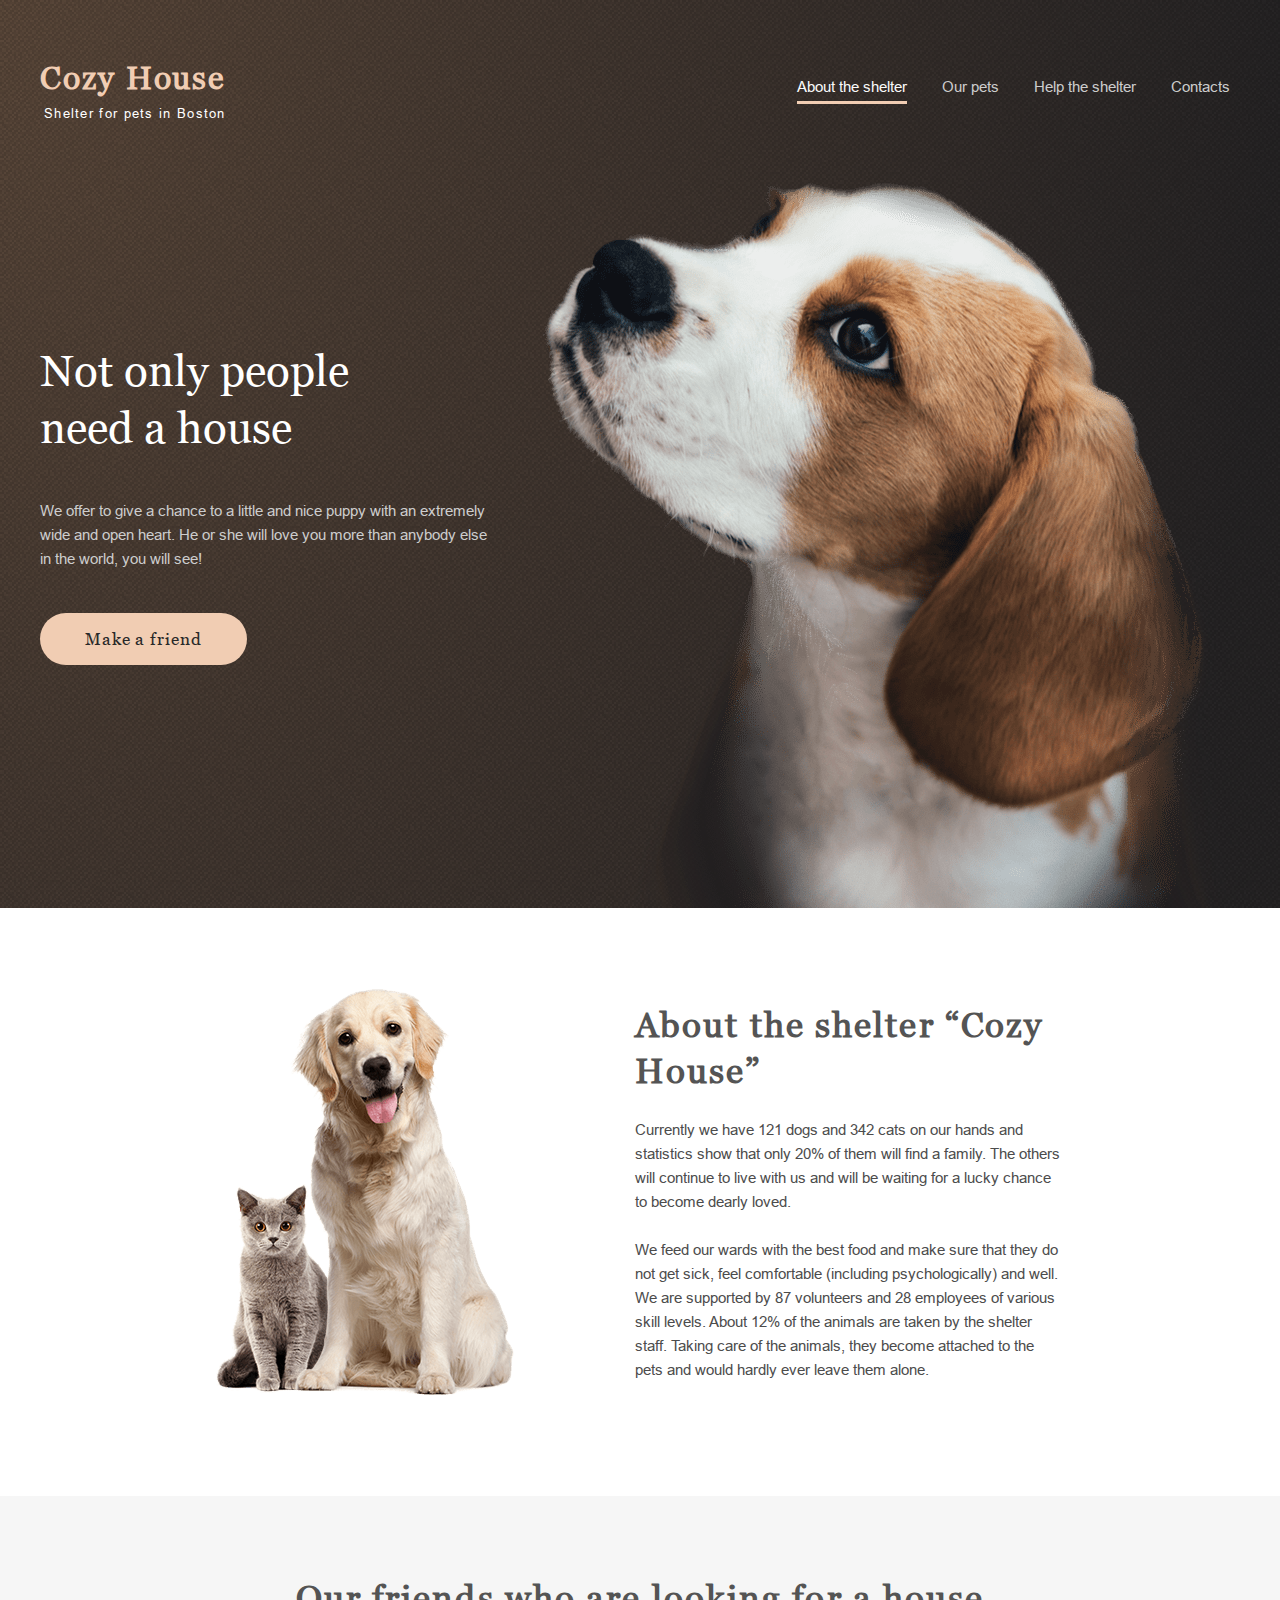
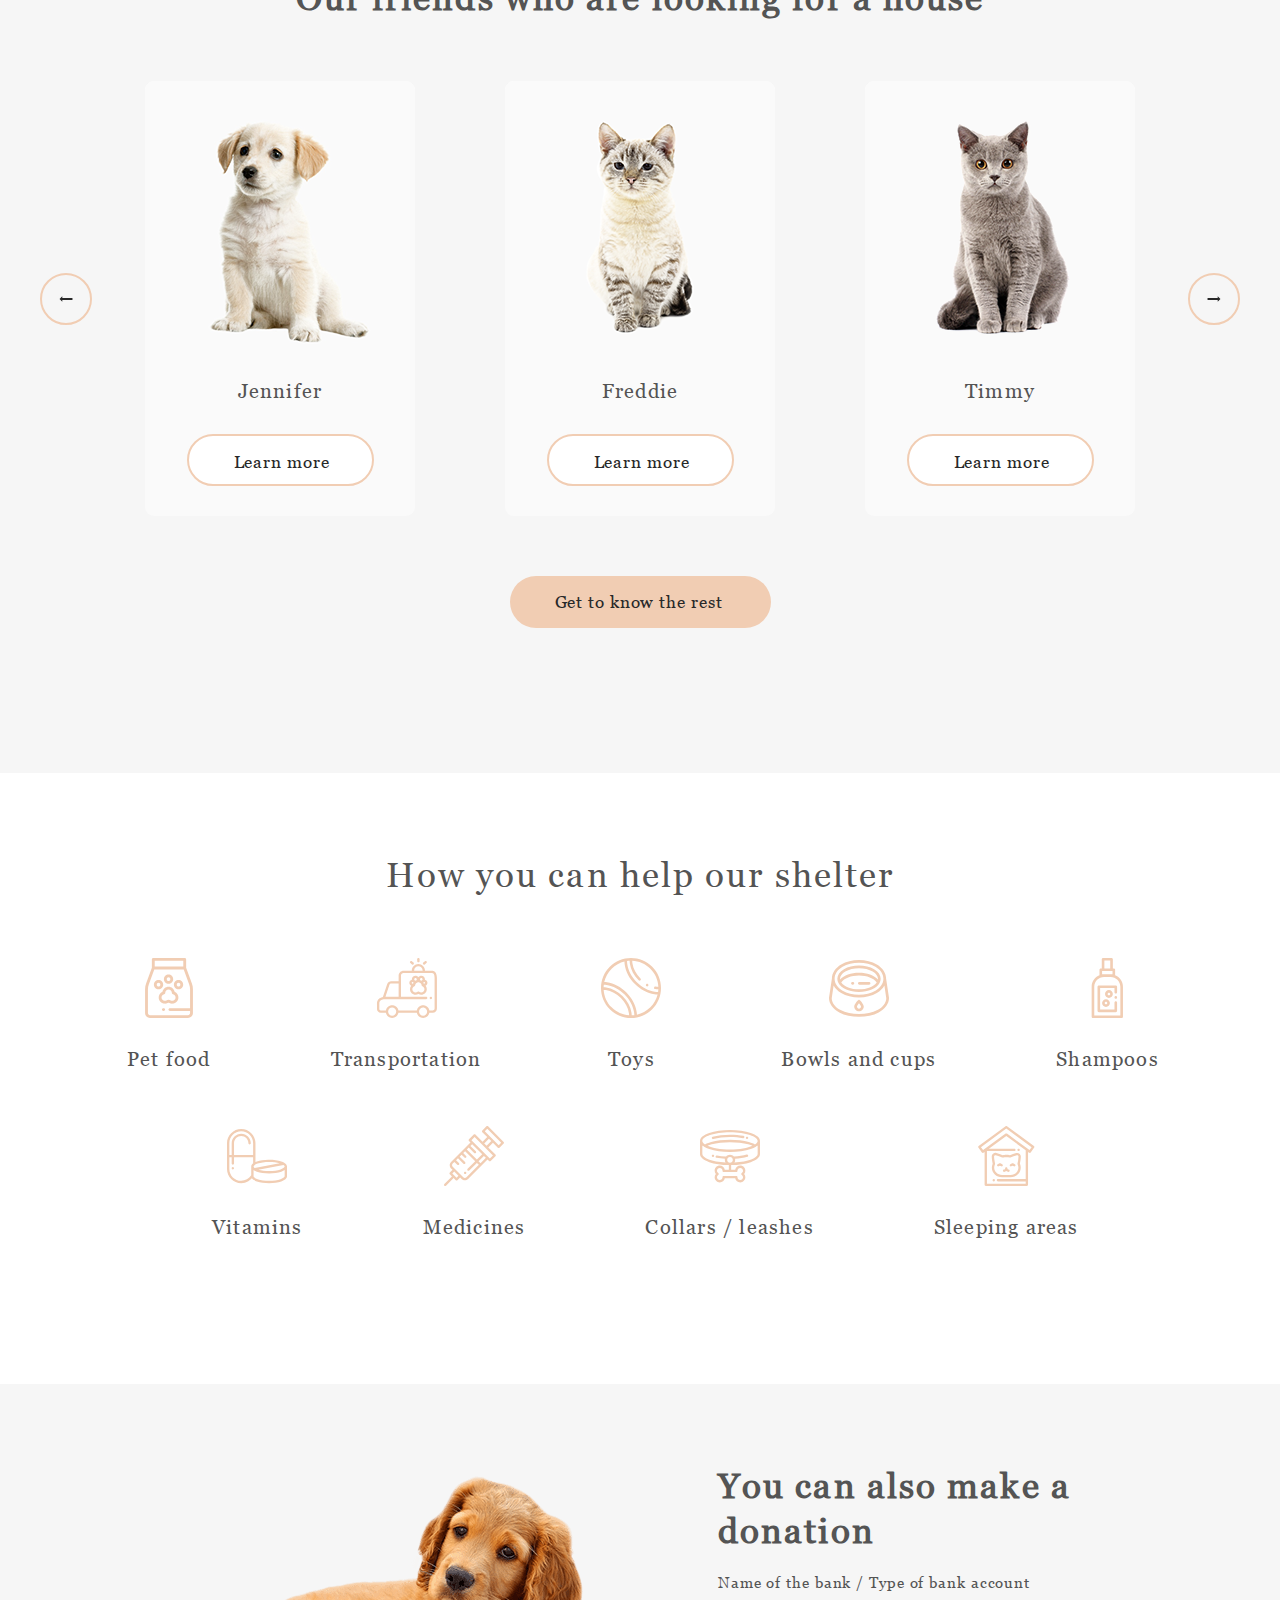
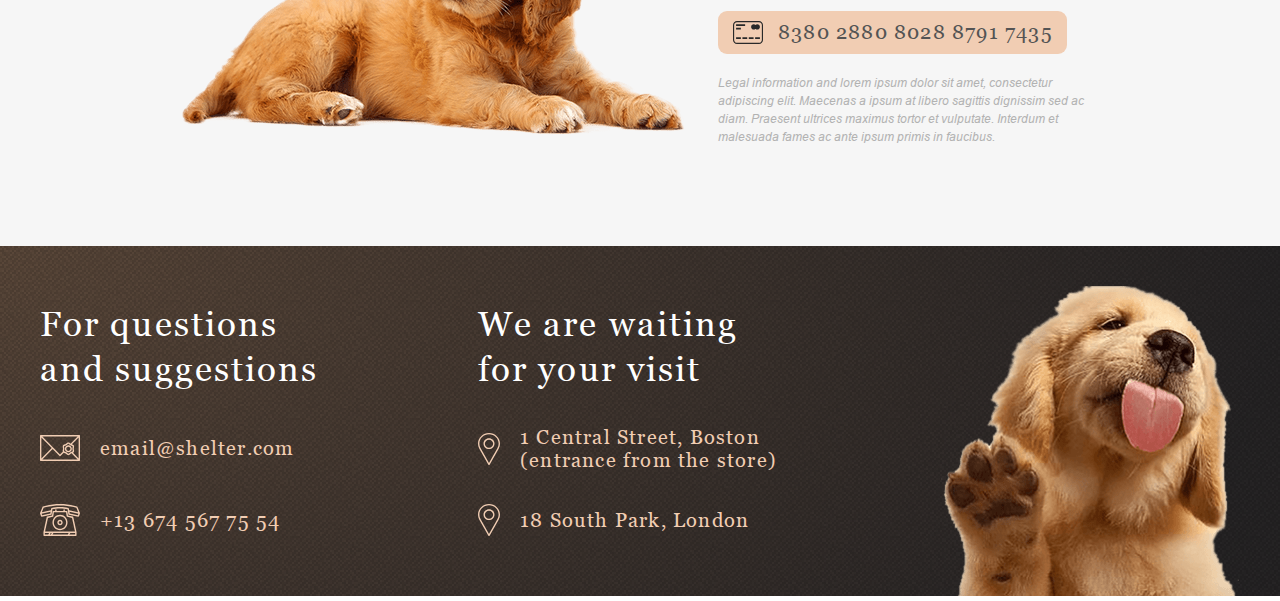
==== index.html @ 18405241 "test" ====
<!doctype html><html lang="en"><head><meta charset="UTF-8"/><meta name="viewport" content="width=device-width,initial-scale=1"/><title>Shelter</title><link href="style.css" rel="stylesheet"></head><body><main class="main"><section class="main__header"><header class="header"><a class="header__logo" href="index.html"><h1 class="header__title">Cozy House</h1><p class="header__text">Shelter for pets in Boston</p></a><nav class="header__navigation"><ul class="header__list"><li class="header__item header__item_active"><a class="header__item-link" href="index.html">About the shelter</a></li><li class="header__item"><a class="header__item-link" href="our-pets.html">Our pets</a></li><li class="header__item header__item_not-interactive"><a class="header__item-link">Help the shelter</a></li><li class="header__item header__item_not-interactive"><a class="header__item-link">Contacts</a></li></ul></nav><svg class="header__burger" width="30" height="22" viewBox="0 0 30 22" xmlns="http://www.w3.org/2000/svg"><line y1="21" x2="30" y2="21" stroke="black" stroke-width="2"/><line y1="11" x2="30" y2="11" stroke="black" stroke-width="2"/><line y1="1" x2="30" y2="1" stroke="black" stroke-width="2"/></svg></header></section><section class="not-only"><div class="not-only__inner-wrapper"><div class="not-only__content"><h2 class="not-only__title">Not only people need a house</h2><p class="not-only__text">We offer to give a chance to a little and nice puppy with an extremely wide and open heart. He or she will love you more than anybody else in the world, you will see!</p><div class="not-only__button"><a class="button" href="our-pets.html">Make a friend</a></div></div><img class="not-only__image" src="assets/start-screen-puppy.png" alt="dog"/></div></section><section class="about"><div class="about__inner-wrapper"><img class="about__image" src="assets/about-pets.png" alt="cat and dog"/><div class="about__content"><h3 class="about__title">About the shelter “Cozy House”</h3><p class="about__info">Currently we have 121 dogs and 342 cats on our hands and statistics show that only 20% of them will find a family. The others will continue to live with us and will be waiting for a lucky chance to become dearly loved.</p><p class="about__info">We feed our wards with the best food and make sure that they do not get sick, feel comfortable (including psychologically) and well. We are supported by 87 volunteers and 28 employees of various skill levels. About 12% of the animals are taken by the shelter staff. Taking care of the animals, they become attached to the pets and would hardly ever leave them alone.</p></div></div></section><section class="our-friends"><div class="our-friends__inner-wrapper"><h3 class="our-friends__title">Our friends who are looking for a house</h3><div class="our-friends__cards-wrapper"><svg class="our-friends__arrow our-friends__arrow_prev" width="52" height="52" viewBox="0 0 52 52" fill="none" xmlns="http://www.w3.org/2000/svg"><path d="M33 25V27H22V29L19 26L22 23V25H33Z" fill="#292929"/></svg><div class="our-friends__cards"></div><svg class="our-friends__arrow our-friends__arrow_next" width="52" height="52" viewBox="0 0 52 52" fill="none" xmlns="http://www.w3.org/2000/svg"><path d="M19 27V25H30V23L33 26L30 29V27H19Z" fill="#292929"/></svg></div><div class="our-friends__button"><a class="button button_size_big" href="our-pets.html">Get to know the rest</a></div></div></section><section class="help"><div class="help__inner-wrapper"><h3 class="help__title">How you can help our shelter</h3><div class="help__list"><article class="help__item"><svg class="help__item-img" width="60" height="60" viewBox="0 0 60 60" fill="none" xmlns="http://www.w3.org/2000/svg"><path d="M52.8978 25.4978L47.1429 9.7473V1.42852C47.1429 0.639609 46.5032 0 45.7144 0H14.2858C13.4969 0 12.8573 0.639727 12.8573 1.42852V9.74719L7.10214 25.4978C6.41927 27.3636 6.07039 29.335 6.07147 31.3219V55.0765C6.07147 57.7913 8.28011 60 10.995 60H49.005C51.7199 60 53.9285 57.7913 53.9285 55.0765V31.3219C53.9285 29.329 53.5817 27.3694 52.8978 25.4978ZM15.7142 2.85715H44.2857V8.57145H15.7142V2.85715ZM51.0715 50.1321H30.9077C30.1188 50.1321 29.4792 50.7718 29.4792 51.5606C29.4792 52.3495 30.1189 52.9891 30.9077 52.9891H51.0715V55.0763C51.0715 56.2157 50.1445 57.1427 49.005 57.1427H10.995C9.85558 57.1427 8.92862 56.2158 8.92862 55.0763V31.3219C8.92774 29.6695 9.21788 28.03 9.78573 26.4783L15.2848 11.4286H44.7152L50.2142 26.4783C50.7821 28.03 51.0722 29.6695 51.0714 31.3219L51.0715 50.1321Z" fill="#F1CDB3"/><path d="M35.6169 33.805C35.1505 30.8772 32.6078 28.632 29.5505 28.632C26.4932 28.632 23.9504 30.8772 23.484 33.805C21.067 34.7989 19.4857 37.2756 19.6899 39.9659C19.9175 42.9637 22.3506 45.392 25.349 45.6148C26.5071 45.7011 27.6572 45.4628 28.6751 44.9259C29.2315 44.6328 29.8697 44.6326 30.4256 44.926C31.3085 45.3908 32.2914 45.6331 33.2891 45.632C33.4429 45.632 33.5974 45.6263 33.7516 45.6149C36.7502 45.3923 39.1832 42.9638 39.411 39.966C39.6152 37.2756 38.0339 34.7989 35.6169 33.805ZM36.562 39.7495C36.4405 41.35 35.1415 42.6466 33.5402 42.7655C32.9176 42.8126 32.3013 42.6851 31.7586 42.3986C31.0781 42.0394 30.3201 41.8517 29.5506 41.8517C28.781 41.8517 28.0231 42.0394 27.3425 42.3986C26.7999 42.6849 26.1849 42.8123 25.5608 42.7655C23.9597 42.6467 22.6606 41.3501 22.5391 39.7495C22.4143 38.1062 23.5296 36.6124 25.1331 36.2746C25.4588 36.206 25.7503 36.0259 25.9573 35.7653C26.1643 35.5047 26.2739 35.18 26.2671 34.8473L26.2648 34.775C26.2648 32.9632 27.7386 31.4893 29.5505 31.4893C31.3623 31.4893 32.8362 32.9632 32.8362 34.7698L32.834 34.8473C32.827 35.1801 32.9366 35.5048 33.1436 35.7654C33.3507 36.026 33.6423 36.2061 33.968 36.2746C35.5717 36.6124 36.6868 38.1062 36.562 39.7495Z" fill="#F1CDB3"/><path d="M29.5506 25.7751C32.1108 25.7751 34.1934 23.6924 34.1934 21.1322C34.1934 18.572 32.1108 16.4893 29.5506 16.4893C26.9904 16.4893 24.9077 18.5721 24.9077 21.1322C24.9077 23.6923 26.9906 25.7751 29.5506 25.7751ZM29.5506 19.3465C30.5353 19.3465 31.3363 20.1475 31.3363 21.1322C31.3363 22.1169 30.5353 22.9179 29.5506 22.9179C28.5659 22.9179 27.7649 22.1169 27.7649 21.1322C27.7649 20.1475 28.566 19.3465 29.5506 19.3465Z" fill="#F1CDB3"/><path d="M24.1935 26.6561C24.1935 24.0959 22.1107 22.0132 19.5506 22.0132C16.9905 22.0132 14.9078 24.096 14.9078 26.6561C14.9078 29.2162 16.9904 31.2989 19.5506 31.2989C22.1108 31.2989 24.1935 29.2162 24.1935 26.6561ZM19.5506 28.4418C18.5659 28.4418 17.7649 27.6408 17.7649 26.6561C17.7649 25.6714 18.5659 24.8704 19.5506 24.8704C20.5353 24.8704 21.3363 25.6714 21.3363 26.6561C21.3363 27.6408 20.5352 28.4418 19.5506 28.4418Z" fill="#F1CDB3"/><path d="M39.5506 22.0131C36.9904 22.0131 34.9077 24.0959 34.9077 26.656C34.9077 29.216 36.9906 31.2988 39.5506 31.2988C42.1107 31.2988 44.1934 29.2162 44.1934 26.656C44.1934 24.0958 42.1107 22.0131 39.5506 22.0131ZM39.5506 28.4418C38.5658 28.4418 37.7649 27.6408 37.7649 26.6561C37.7649 25.6714 38.5659 24.8704 39.5506 24.8704C40.5353 24.8704 41.3363 25.6714 41.3363 26.6561C41.3363 27.6408 40.5353 28.4418 39.5506 28.4418Z" fill="#F1CDB3"/><path d="M24.6934 50.1322H24.3465C23.5576 50.1322 22.918 50.7719 22.918 51.5607C22.918 52.3496 23.5577 52.9892 24.3465 52.9892H24.6934C25.4823 52.9892 26.1219 52.3495 26.1219 51.5607C26.122 50.7719 25.4824 50.1322 24.6934 50.1322Z" fill="#F1CDB3"/></svg><div class="help__item-title">Pet food</div></article><article class="help__item"><svg class="help__item-img" width="61" height="60" viewBox="0 0 61 60" fill="none" xmlns="http://www.w3.org/2000/svg"><path d="M56.0044 12.7115H48.9814V12.5095C48.9814 8.87665 46.026 5.92118 42.3932 5.92118C38.7603 5.92118 35.8049 8.87665 35.8049 12.5095V12.7115H27.5571C24.8414 12.7115 22.6321 14.9209 22.6321 17.6365V23.2009H15.2458C13.4838 23.2009 11.9176 24.2562 11.2558 25.8893C11.2462 25.9133 11.2373 25.9375 11.2291 25.962L6.96808 38.8689C6.9294 38.8919 6.88007 38.9191 6.81866 38.9498C6.57503 39.0714 6.11929 39.2568 5.33507 39.4484C4.09062 39.7499 2.9839 40.4616 2.19323 41.4688C1.40255 42.4759 0.973964 43.72 0.976513 45.0004V51.0987C0.976513 53.1406 2.63765 54.8018 4.67952 54.8018L9.90374 54.802C10.4553 57.7562 13.0514 59.9999 16.1632 59.9999C19.2749 59.9999 21.8709 57.7561 22.4226 54.8021L40.8472 54.8024C41.3989 57.7564 43.9949 59.9999 47.1066 59.9999C50.2181 59.9999 52.8141 57.7565 53.3659 54.8026L56.6836 54.8027C59.2232 54.8027 60.9294 53.0963 60.9294 50.5568V20.08C60.9294 13.4295 57.4851 12.7115 56.0044 12.7115ZM38.1486 12.5095C38.1486 10.169 40.0527 8.26493 42.3932 8.26493C44.7336 8.26493 46.6377 10.169 46.6377 12.5095V12.7115H38.1486V12.5095ZM13.4413 26.7379C13.591 26.3833 13.8422 26.0809 14.1632 25.8686C14.4842 25.6563 14.8609 25.5436 15.2457 25.5447H22.6319V38.8266H9.45022L13.4413 26.7379ZM16.1632 57.6562C13.9435 57.6562 12.1377 55.8504 12.1377 53.6307C12.1377 53.6033 12.1392 53.5762 12.1398 53.5488C12.1406 53.5069 12.1408 53.465 12.143 53.4234C12.1433 53.4168 12.1441 53.4104 12.1445 53.4038C12.2626 51.2894 14.02 49.6052 16.1632 49.6052C18.1026 49.6052 19.7262 50.9841 20.105 52.8129L20.1067 52.82C20.1194 52.882 20.1305 52.9445 20.1403 53.0076L20.1422 53.018C20.1492 53.0638 20.1544 53.1101 20.1598 53.1564C20.1622 53.1775 20.1656 53.1983 20.1677 53.2194C20.1714 53.2554 20.1734 53.2921 20.176 53.3285C20.1784 53.3602 20.1817 53.3916 20.1833 53.4235C20.185 53.4563 20.185 53.4896 20.1858 53.5226C20.1867 53.5586 20.1885 53.5944 20.1885 53.6306C20.1887 55.8504 18.3828 57.6562 16.1632 57.6562ZM47.1066 57.6562C44.8869 57.6562 43.081 55.8504 43.081 53.6307C43.081 53.5783 43.083 53.5263 43.085 53.4743C43.0856 53.4576 43.0855 53.4405 43.0863 53.4238C43.0883 53.3852 43.0921 53.3471 43.0951 53.3088C43.0975 53.2791 43.0989 53.2491 43.1019 53.2196C43.1032 53.207 43.1053 53.1947 43.1066 53.1823C43.1202 53.06 43.1386 52.939 43.163 52.8203C43.1637 52.8168 43.1646 52.8134 43.1654 52.8099C43.5455 50.9826 45.168 49.6053 47.1066 49.6053C47.6614 49.6053 48.1905 49.7181 48.6719 49.9222C50.1163 50.5341 51.1319 51.966 51.1319 53.6308C51.1319 55.8504 49.3262 57.6562 47.1066 57.6562ZM56.6836 52.4588L53.3678 52.4587C53.3639 52.4379 53.3589 52.4175 53.3548 52.3968C53.3272 52.2591 53.2954 52.1222 53.2595 51.9864C53.2435 51.927 53.2267 51.8679 53.209 51.809C53.198 51.7724 53.1872 51.7358 53.1757 51.6994C53.156 51.6382 53.1353 51.5772 53.1137 51.5166C53.1022 51.4842 53.0913 51.4513 53.0793 51.4191C53.0531 51.3492 53.0257 51.2799 52.997 51.211C52.988 51.1892 52.9798 51.1669 52.9705 51.1452C52.9318 51.0542 52.891 50.9641 52.8482 50.875C52.8428 50.8639 52.8369 50.8532 52.8315 50.8422C52.7941 50.7656 52.7552 50.6897 52.7148 50.6146C52.6999 50.5871 52.6841 50.5602 52.6689 50.5329C52.6367 50.4749 52.6036 50.4175 52.5696 50.3606C52.5511 50.3297 52.5319 50.2995 52.5128 50.2689C52.4605 50.1846 52.4061 50.1016 52.3495 50.0201C52.2939 49.9395 52.2365 49.8602 52.1773 49.7821C52.1403 49.7337 52.1026 49.6858 52.0643 49.6385C52.0414 49.6102 52.0189 49.5819 51.9956 49.554C51.9539 49.5043 51.9114 49.4553 51.8682 49.4069C51.8469 49.383 51.8262 49.3585 51.8045 49.3349C51.7507 49.2763 51.6958 49.2188 51.6398 49.1623C51.6278 49.1501 51.6163 49.1374 51.6041 49.1253C51.535 49.0563 51.4644 48.989 51.3922 48.9233C51.3769 48.9092 51.3608 48.896 51.3452 48.882C51.2887 48.8315 51.2316 48.7815 51.1732 48.7329C51.1476 48.7116 51.1213 48.6912 51.0954 48.6704C51.046 48.6304 50.996 48.5911 50.9455 48.5525C50.9157 48.53 50.8856 48.5081 50.8555 48.4861C50.7281 48.3927 50.5972 48.3043 50.463 48.221C50.4302 48.2004 50.3973 48.1802 50.364 48.1602C50.3121 48.1292 50.2596 48.0993 50.2068 48.0698C50.1743 48.0516 50.1419 48.0331 50.1091 48.0155C50.0517 47.9847 49.9935 47.9553 49.935 47.9262C49.9059 47.9117 49.8772 47.8966 49.8479 47.8826C49.7713 47.8461 49.694 47.8111 49.616 47.7776C49.6041 47.7725 49.5923 47.7667 49.5803 47.7616C49.4896 47.7233 49.398 47.6871 49.3056 47.6531C49.2792 47.6433 49.2524 47.6348 49.2258 47.6254C49.1594 47.602 49.093 47.5789 49.0257 47.5575C48.9905 47.5464 48.9548 47.5363 48.9193 47.5258C48.8597 47.5081 48.7999 47.4906 48.7396 47.4746C48.7009 47.4643 48.662 47.4549 48.623 47.4453C48.5245 47.421 48.4254 47.3992 48.3259 47.3798C48.2669 47.3684 48.2078 47.3578 48.1485 47.348C48.1078 47.3413 48.0671 47.3345 48.0262 47.3287C47.9646 47.3199 47.9028 47.3121 47.841 47.3051C47.8017 47.3006 47.7626 47.2956 47.7231 47.2919C47.6545 47.2856 47.5859 47.2803 47.5172 47.2762C47.4835 47.2741 47.4503 47.271 47.4165 47.2694C47.3132 47.2643 47.2098 47.2617 47.1064 47.2615C47.0025 47.2615 46.8991 47.2645 46.7964 47.2694C46.7626 47.271 46.7292 47.2741 46.6956 47.2762C46.6268 47.2806 46.5581 47.2853 46.4899 47.2919C46.4503 47.2958 46.4112 47.3007 46.3718 47.3052C46.3099 47.3124 46.2482 47.3199 46.1869 47.3288C46.1459 47.3348 46.105 47.3415 46.0642 47.3483C45.9641 47.3649 45.8644 47.3838 45.7651 47.4049C45.7068 47.4175 45.6486 47.431 45.5906 47.4453C45.5512 47.4549 45.512 47.4645 45.473 47.4748C45.4132 47.4906 45.354 47.5079 45.295 47.5254C45.2589 47.5362 45.2225 47.5464 45.1867 47.5578C45.121 47.5788 45.0556 47.601 44.9906 47.6242C44.9627 47.6341 44.9345 47.6431 44.9067 47.6534C44.8146 47.6874 44.7234 47.7233 44.6334 47.7613C44.6185 47.7677 44.604 47.7747 44.5891 47.7812C44.514 47.8136 44.4395 47.847 44.3659 47.8822C44.3348 47.897 44.3045 47.913 44.2737 47.9283C44.2172 47.9566 44.1607 47.9849 44.1051 48.0147C44.0708 48.0331 44.0369 48.0524 44.003 48.0715C43.9518 48.1001 43.901 48.1293 43.8506 48.1592C43.7321 48.2304 43.6158 48.3051 43.5019 48.3833C43.4545 48.416 43.4076 48.4494 43.3611 48.4835C43.3291 48.5068 43.297 48.53 43.2655 48.5539C43.2173 48.5904 43.1701 48.6281 43.123 48.6659C43.0946 48.6888 43.0659 48.711 43.0379 48.7343C42.9838 48.7795 42.9308 48.826 42.8782 48.8727C42.8586 48.8901 42.8386 48.9069 42.8193 48.9244C42.7481 48.9892 42.6785 49.0556 42.6104 49.1235C42.5932 49.1406 42.5769 49.1587 42.5598 49.176C42.5093 49.2276 42.4591 49.2795 42.4103 49.3328C42.3859 49.3595 42.3623 49.387 42.3384 49.414C42.2982 49.4594 42.2583 49.5049 42.2194 49.5514C42.1941 49.5817 42.1694 49.6126 42.1447 49.6434C42.1086 49.6881 42.073 49.7331 42.0381 49.7788C41.9544 49.889 41.8742 50.0018 41.7975 50.1169C41.7655 50.165 41.7346 50.2137 41.704 50.2627C41.683 50.2962 41.6618 50.3296 41.6415 50.3635C41.6099 50.4161 41.5796 50.4695 41.5496 50.5232C41.5321 50.5545 41.5139 50.5854 41.4968 50.6172C41.4607 50.684 41.4264 50.752 41.3927 50.8202C41.3832 50.8394 41.373 50.858 41.3638 50.8774C41.3216 50.965 41.2815 51.0536 41.2434 51.143C41.2318 51.1703 41.2214 51.1982 41.2102 51.2258C41.1843 51.2889 41.1587 51.3523 41.1348 51.4165C41.1214 51.4524 41.1094 51.4887 41.0966 51.5247C41.0764 51.5817 41.057 51.6389 41.0384 51.6964C41.0258 51.7355 41.0142 51.7751 41.0024 51.8146C40.9736 51.911 40.9471 52.008 40.923 52.1056C40.9091 52.162 40.8961 52.2187 40.8837 52.2758C40.8746 52.3171 40.8657 52.3585 40.8575 52.4001C40.8537 52.4198 40.8489 52.4391 40.8452 52.4588L22.4241 52.4585C22.4202 52.4382 22.4154 52.4181 22.4114 52.3979C22.4035 52.3578 22.3949 52.3181 22.3863 52.2783C22.3523 52.1215 22.3122 51.9659 22.2662 51.8122C22.2548 51.774 22.2435 51.7358 22.2314 51.6978C22.2124 51.6389 22.1926 51.5804 22.1719 51.5221C22.1596 51.4872 22.1477 51.452 22.1348 51.4174C22.1104 51.3522 22.0848 51.2875 22.0581 51.2232C22.0473 51.1967 22.0372 51.1697 22.026 51.1435C21.9878 51.0538 21.9476 50.965 21.9053 50.8771C21.8967 50.8594 21.8873 50.8423 21.8787 50.8247C21.8444 50.7548 21.8089 50.6855 21.772 50.6169C21.7554 50.5859 21.7376 50.5556 21.7203 50.525C21.6899 50.4707 21.6593 50.4166 21.6273 50.3634C21.6071 50.3297 21.5862 50.2968 21.5654 50.2636C21.5347 50.2143 21.5034 50.1654 21.4713 50.1169C21.3946 50.0019 21.3144 49.8893 21.2309 49.7792C21.196 49.7335 21.1604 49.6885 21.1243 49.6438C21.0995 49.613 21.0748 49.582 21.0494 49.5516C21.0105 49.5055 20.971 49.4598 20.9309 49.4147C20.9067 49.3876 20.883 49.3599 20.8585 49.3331C20.8103 49.2803 20.7606 49.2289 20.7105 49.1778C20.693 49.1599 20.6762 49.1413 20.6584 49.1238C20.5904 49.0559 20.5209 48.9897 20.4499 48.925C20.4302 48.907 20.4096 48.89 20.3897 48.8722C20.3376 48.8255 20.2848 48.7798 20.2312 48.7349C20.2029 48.7114 20.1738 48.6888 20.1451 48.6657C20.0985 48.6282 20.0516 48.5908 20.0038 48.5546C19.972 48.5304 19.9397 48.5071 19.9075 48.4836C19.8612 48.4497 19.8145 48.4165 19.7674 48.3838C19.6868 48.3285 19.6049 48.2749 19.5219 48.2232C19.4875 48.2016 19.4528 48.1803 19.418 48.1594C19.3679 48.1296 19.3174 48.1006 19.2666 48.0722C19.2323 48.053 19.1982 48.0336 19.1635 48.0151C19.1082 47.9856 19.0525 47.957 18.9963 47.9293C18.9651 47.9137 18.9343 47.8975 18.9028 47.8824C18.8301 47.8478 18.7567 47.8146 18.6827 47.7827C18.6669 47.7758 18.6514 47.7683 18.6355 47.7615C18.5454 47.7234 18.4544 47.6875 18.3626 47.6536C18.3343 47.6432 18.3056 47.6341 18.2771 47.624C18.2127 47.601 18.1478 47.579 18.0826 47.558C18.0465 47.5465 18.0098 47.5362 17.9734 47.5254C17.9146 47.5078 17.8556 47.491 17.7963 47.4751C17.7571 47.4646 17.7176 47.455 17.6781 47.4454C17.5217 47.4067 17.3639 47.3743 17.2049 47.3484C17.1641 47.3417 17.1233 47.3349 17.0822 47.3289C17.0206 47.3202 16.9589 47.3123 16.8971 47.3054C16.8579 47.3008 16.8187 47.2959 16.7792 47.292C16.7107 47.2857 16.6421 47.2805 16.5734 47.2763C16.5397 47.2742 16.5064 47.2711 16.4727 47.2695C16.3694 47.2644 16.266 47.2618 16.1626 47.2617C16.0587 47.2617 15.9554 47.2646 15.8525 47.2695C15.8188 47.2711 15.7854 47.2742 15.7517 47.2763C15.683 47.2808 15.6143 47.2854 15.5461 47.292C15.5065 47.2959 15.4672 47.3008 15.4278 47.3054C15.3662 47.3123 15.3046 47.3202 15.2432 47.3289C15.2019 47.3349 15.161 47.3417 15.1201 47.3484C15.02 47.3648 14.9203 47.3837 14.8212 47.405C14.763 47.4175 14.7053 47.431 14.6476 47.4452C14.6079 47.4549 14.568 47.4646 14.5287 47.4751C14.4698 47.4909 14.4112 47.5076 14.3529 47.5251C14.3161 47.536 14.2791 47.5465 14.2425 47.558C14.178 47.5784 14.1143 47.6007 14.0507 47.6231C14.0212 47.6334 13.9916 47.6429 13.9624 47.6536C13.8708 47.6875 13.7801 47.7231 13.6905 47.761C13.6724 47.7687 13.6547 47.7773 13.6366 47.7851C13.565 47.8162 13.4938 47.8481 13.4235 47.8817C13.3907 47.8974 13.3585 47.9143 13.326 47.9306C13.2712 47.9577 13.2168 47.9855 13.1628 48.0142C13.1272 48.0333 13.0922 48.0534 13.0569 48.0732C13.0072 48.1011 12.9576 48.1292 12.9088 48.1585C12.8252 48.2086 12.7427 48.2604 12.6614 48.3141C12.6262 48.3373 12.5913 48.3608 12.5566 48.3847C12.5107 48.4163 12.4655 48.4488 12.4203 48.4816C12.3869 48.506 12.3533 48.5302 12.3204 48.5553C12.2743 48.5903 12.2291 48.6263 12.184 48.6625C12.1536 48.6869 12.1229 48.7107 12.0932 48.7356C12.0424 48.7778 11.993 48.8214 11.9436 48.8651C11.9207 48.8854 11.8972 48.9051 11.8745 48.9257C11.8043 48.9898 11.7355 49.0554 11.6681 49.1225C11.6473 49.1433 11.6273 49.1651 11.6067 49.1862C11.56 49.2342 11.5134 49.2822 11.4682 49.3315C11.4418 49.3602 11.4165 49.3899 11.3907 49.4191C11.3525 49.4623 11.3144 49.5056 11.2775 49.5499C11.2508 49.5817 11.2248 49.6143 11.1988 49.6468C11.1641 49.6897 11.13 49.7331 11.0965 49.777C11.0376 49.8544 10.9804 49.9332 10.925 50.0132C10.9007 50.0482 10.8767 50.0835 10.8531 50.1189C10.8223 50.1653 10.7925 50.2123 10.7628 50.2594C10.7408 50.2946 10.7187 50.3295 10.6973 50.3651C10.667 50.4156 10.638 50.467 10.6091 50.5183C10.5903 50.5517 10.571 50.5847 10.5527 50.6185C10.519 50.6817 10.4863 50.7454 10.4546 50.8097C10.4432 50.8327 10.431 50.8552 10.4198 50.8784C10.3781 50.9651 10.3384 51.0529 10.3005 51.1417C10.2876 51.172 10.2762 51.2028 10.2637 51.2333C10.2391 51.2936 10.2146 51.354 10.1919 51.4151C10.178 51.4525 10.1653 51.4904 10.1521 51.5281C10.1326 51.5835 10.1134 51.639 10.0955 51.695C10.0826 51.7352 10.0706 51.7757 10.0585 51.8163C10.0423 51.871 10.0264 51.9258 10.0116 51.9811C9.98547 52.0781 9.96183 52.1757 9.94065 52.2739C9.93151 52.3161 9.92237 52.3581 9.91405 52.4007C9.9103 52.4199 9.90561 52.4389 9.90198 52.4581H4.67952C3.92999 52.4581 3.32026 51.8484 3.32026 51.0987V45.0004C3.31869 44.2451 3.57146 43.5113 4.03784 42.9171C4.50422 42.323 5.15705 41.9032 5.89112 41.7254C6.55897 41.5621 7.13261 41.376 7.60101 41.1705H50.1626C50.8097 41.1705 51.3344 40.6458 51.3344 39.9986C51.3344 39.3515 50.8097 38.8267 50.1626 38.8267H24.9758V17.6365C24.9758 16.2133 26.1339 15.0552 27.5571 15.0552H56.0042C58.2503 15.0552 58.5855 18.2034 58.5855 20.08V50.5567C58.5855 52.2118 57.3939 52.4588 56.6836 52.4588Z" fill="#F1CDB3"/><path d="M51.4371 24.8147C51.4372 23.2763 50.3567 21.9863 48.9149 21.6615C48.9226 21.5806 48.9287 21.4992 48.9311 21.4169C48.9579 20.4633 48.6017 19.5567 47.9282 18.864C47.2432 18.1596 46.2866 17.7557 45.3034 17.7557C44.1154 17.7557 43.0573 18.3338 42.3948 19.2239C41.7328 18.3338 40.6738 17.7557 39.4831 17.7557C38.5086 17.7557 37.5586 18.1544 36.8767 18.8498C36.1995 19.5402 35.8367 20.4483 35.8552 21.4064C35.8568 21.4923 35.8627 21.5773 35.8703 21.6618C34.4291 21.987 33.3492 23.2766 33.3492 24.8147C33.3492 26.1163 34.1229 27.2399 35.2341 27.7519C34.4513 28.7206 33.9945 29.9464 33.9945 31.2423C33.9945 34.3028 36.4843 36.7927 39.5448 36.7927C40.5529 36.7927 41.537 36.5172 42.3932 36.0051C43.254 36.5202 44.2384 36.7924 45.2415 36.7927C48.302 36.7927 50.7919 34.3028 50.7919 31.2423C50.7919 29.9462 50.3351 28.7206 49.5523 27.7519C50.6636 27.2399 51.4371 26.1163 51.4371 24.8147ZM45.3034 20.0996C45.6574 20.0996 46.0016 20.2448 46.2478 20.4979C46.4762 20.7328 46.597 21.0357 46.5883 21.3508C46.568 22.0692 45.9856 22.6602 45.2898 22.6682C45.1034 22.668 44.9191 22.6279 44.7495 22.5505C44.7285 22.5408 44.7079 22.5304 44.6868 22.5209C44.58 22.4646 44.4823 22.3927 44.3966 22.3077C44.1518 22.0648 44.0177 21.7384 44.0191 21.3885C44.022 20.6778 44.5982 20.0996 45.3034 20.0996ZM38.5498 20.491C38.6712 20.3665 38.8163 20.2677 38.9766 20.2005C39.1369 20.1332 39.3091 20.0988 39.4829 20.0994C40.1903 20.0994 40.7664 20.6762 40.7672 21.3851C40.7681 21.5579 40.7343 21.7291 40.6678 21.8885C40.6013 22.048 40.5035 22.1925 40.3801 22.3135C40.2964 22.3959 40.2013 22.466 40.0978 22.5217C40.0595 22.5391 40.0221 22.5577 39.9843 22.5758C39.8315 22.6389 39.6675 22.6704 39.5023 22.6683C38.7969 22.6567 38.212 22.0704 38.1983 21.3613C38.192 21.0374 38.3169 20.7285 38.5498 20.491ZM35.693 24.8148C35.6929 24.3245 36.0918 23.9257 36.5818 23.9257C37.0722 23.9257 37.4709 24.3245 37.4709 24.8148C37.4709 24.9155 37.4534 25.0118 37.4224 25.1022C37.3931 25.1611 37.3649 25.2207 37.3377 25.2808C37.1809 25.5341 36.9012 25.7038 36.582 25.7038C36.0918 25.7038 35.693 25.305 35.693 24.8148ZM45.2415 34.4492C44.4765 34.4489 43.7368 34.175 43.1561 33.6769C42.9438 33.4945 42.6731 33.3943 42.3932 33.3946C42.1133 33.3944 41.8426 33.4946 41.6303 33.6769C41.0496 34.175 40.3099 34.4489 39.5448 34.4492C37.7767 34.4492 36.3382 33.0107 36.3382 31.2426C36.3382 29.9023 37.1833 28.6919 38.4409 28.2307C38.6472 28.1551 38.8281 28.023 38.9629 27.8495C39.0977 27.676 39.181 27.4681 39.2033 27.2495C39.2362 26.9273 39.3176 26.6118 39.4447 26.3139C39.4865 26.2346 39.5256 26.1537 39.5608 26.0707C39.8716 25.4851 40.3571 25.0108 40.9498 24.7136C41.0008 24.6912 41.0511 24.6676 41.1011 24.6428C41.5085 24.4648 41.9485 24.3731 42.3932 24.3737C42.8513 24.3737 43.2875 24.4692 43.6828 24.6417C43.7327 24.6665 43.7831 24.6899 43.8341 24.7123C44.4279 25.0094 44.9143 25.4843 45.2256 26.0707C45.2608 26.1537 45.2999 26.2346 45.3416 26.3139C45.4688 26.6118 45.5502 26.9273 45.583 27.2495C45.6053 27.4681 45.6886 27.676 45.8235 27.8495C45.9583 28.023 46.1391 28.1551 46.3454 28.2307C47.6031 28.692 48.4481 29.9023 48.4481 31.2426C48.4481 33.0106 47.0097 34.4492 45.2415 34.4492ZM48.2045 25.7038C47.8853 25.7038 47.6056 25.5341 47.4488 25.2808C47.4216 25.2208 47.3933 25.1612 47.364 25.1022C47.3321 25.0097 47.3157 24.9126 47.3155 24.8148C47.3155 24.3245 47.7143 23.9257 48.2046 23.9257C48.6948 23.9257 49.0936 24.3245 49.0936 24.8148C49.0935 25.3049 48.6947 25.7038 48.2045 25.7038Z" fill="#F1CDB3"/><path d="M56.0193 39.7758C56.0043 39.7007 55.9819 39.6273 55.9526 39.5566C55.9234 39.4857 55.8873 39.4178 55.8448 39.3539C55.8026 39.2897 55.7539 39.23 55.6995 39.1758C55.6452 39.1214 55.5856 39.0727 55.5214 39.0305C55.3933 38.9457 55.25 38.8864 55.0995 38.8559C54.9487 38.8254 54.7933 38.8254 54.6425 38.8559C54.5675 38.8712 54.4936 38.8934 54.4221 38.9227C54.3518 38.952 54.2839 38.9884 54.2206 39.0305C54.1561 39.0727 54.0964 39.1219 54.0425 39.1758C53.9884 39.2297 53.9392 39.2895 53.896 39.3539C53.8538 39.4172 53.8173 39.4852 53.7893 39.5566C53.76 39.627 53.7366 39.7008 53.7225 39.7758C53.7073 39.8508 53.6991 39.9281 53.6991 40.0043C53.6991 40.0803 53.7073 40.1578 53.7225 40.234C53.7366 40.3078 53.76 40.3816 53.7893 40.4531C53.8186 40.5234 53.855 40.5914 53.8971 40.6547C53.9392 40.7191 53.9884 40.7789 54.0425 40.8328C54.0964 40.8867 54.1561 40.9359 54.2206 40.9793C54.2839 41.0215 54.3518 41.0566 54.4221 41.0859C54.4936 41.1152 54.5675 41.1387 54.6425 41.1527C54.7176 41.168 54.7949 41.1762 54.871 41.1762C54.9471 41.1762 55.0246 41.168 55.0995 41.1527C55.1745 41.1387 55.2483 41.1152 55.3186 41.0859C55.3901 41.0566 55.4581 41.0215 55.5214 40.9793C55.5859 40.9359 55.6457 40.8867 55.6995 40.8328C55.7534 40.7789 55.8026 40.7191 55.8448 40.6547C55.8869 40.5914 55.9233 40.5234 55.9526 40.4531C55.9819 40.3816 56.0041 40.3078 56.0193 40.234C56.0346 40.1578 56.0427 40.0803 56.0427 40.0043C56.0427 39.9281 56.0346 39.8508 56.0193 39.7758Z" fill="#F1CDB3"/><path d="M42.3932 0C41.7461 0 41.2213 0.524648 41.2213 1.17188V3.13359C41.2213 3.78082 41.7461 4.30547 42.3932 4.30547C43.0404 4.30547 43.565 3.7807 43.565 3.13359V1.17188C43.565 0.524648 43.0404 0 42.3932 0Z" fill="#F1CDB3"/><path d="M37.4562 4.55659L35.8205 3.27234C35.6995 3.1773 35.5609 3.10703 35.4127 3.06555C35.2645 3.02407 35.1096 3.01218 34.9568 3.03057C34.804 3.04896 34.6563 3.09727 34.5222 3.17273C34.3881 3.24819 34.2701 3.34934 34.1751 3.47038C33.7755 3.97944 33.8642 4.71608 34.3731 5.11569L36.0088 6.39995C36.2149 6.56221 36.4695 6.65035 36.7318 6.65015C36.9095 6.65039 37.0849 6.61017 37.2447 6.53253C37.4046 6.45488 37.5446 6.34186 37.6543 6.20202C38.054 5.69284 37.9653 4.9562 37.4562 4.55659Z" fill="#F1CDB3"/><path d="M50.6113 3.47021C50.2117 2.96115 49.4752 2.87244 48.9659 3.27216L47.3302 4.55642C46.8211 4.95603 46.7324 5.69267 47.1321 6.20185C47.2417 6.34177 47.3818 6.45487 47.5416 6.53254C47.7015 6.61021 47.8769 6.65042 48.0546 6.6501C48.3169 6.65028 48.5716 6.56214 48.7776 6.3999L50.4133 5.11564C50.9224 4.71603 51.0111 3.97939 50.6113 3.47021Z" fill="#F1CDB3"/></svg><div class="help__item-title">Transportation</div></article><article class="help__item"><svg class="help__item-img" width="60" height="60" viewBox="0 0 60 60" fill="none" xmlns="http://www.w3.org/2000/svg"><path d="M51.2132 8.78672C45.5469 3.1207 38.0133 0 30 0C21.9867 0 14.4531 3.1207 8.78684 8.78672C3.12047 14.4531 0 21.9866 0 30C0 38.0134 3.12047 45.5469 8.78684 51.2133C14.4531 56.8793 21.9867 60 30 60C38.0133 60 45.5469 56.8793 51.2132 51.2133C56.8795 45.5469 60 38.0134 60 30C60 21.9866 56.8795 14.4531 51.2132 8.78672ZM10.6314 49.3685C5.90438 44.6415 3.11918 38.4906 2.67352 31.8832C3.39 31.9077 4.1223 31.9755 4.86223 32.0856C10.1654 32.8733 15.5023 35.7234 19.8894 40.1106C24.2766 44.4979 27.1266 49.8346 27.9144 55.1379C28.0223 55.8586 28.0894 56.5849 28.1154 57.3132C21.7419 56.8775 15.4928 54.2298 10.6314 49.3685ZM30.7262 57.3682C30.7013 56.4931 30.6239 55.6203 30.4946 54.7545C29.6251 48.9019 26.5139 43.046 21.7338 38.2659C16.9538 33.4859 11.098 30.3746 5.2452 29.5051C4.37502 29.3751 3.49781 29.2977 2.61832 29.2732C2.64105 28.3972 2.7048 27.5283 2.8084 26.6682C3.73793 26.6987 4.68246 26.7843 5.62863 26.9248C12.0308 27.8757 18.4055 31.2484 23.5785 36.4213C28.7512 41.5939 32.1239 47.9687 33.075 54.3709C33.2133 55.3004 33.2987 56.237 33.3307 57.1763C32.4661 57.2814 31.5969 57.3455 30.7262 57.3682ZM49.3685 49.3685C45.5416 53.1952 40.8551 55.6504 35.9248 56.7348C35.881 55.8152 35.7912 54.8983 35.6557 53.9877C34.6229 47.0358 30.9889 40.1423 25.4234 34.5766C19.8575 29.0109 12.964 25.3772 6.0123 24.3444C5.0982 24.2082 4.17782 24.1182 3.25465 24.0746L3.2475 24.0805C4.35598 19.0238 6.88301 14.3798 10.6315 10.6314C14.2923 6.97055 18.7399 4.56516 23.4349 3.41402C23.4672 4.49215 23.5632 5.56742 23.7224 6.63422C24.755 13.5859 28.3889 20.4795 33.9546 26.0453C39.5203 31.611 46.4139 35.2447 53.3659 36.2775C54.4358 36.4373 55.5143 36.5334 56.5956 36.5653L56.6073 36.5459C55.4323 41.3595 52.9617 45.7754 49.3685 49.3685ZM57.1071 33.966C56.0064 33.955 54.8814 33.8653 53.7492 33.6972C47.3468 32.7461 40.972 29.3735 35.7993 24.2006C30.6265 19.0277 27.2538 12.6531 26.3029 6.25102C26.1354 5.12379 26.0455 4.00371 26.034 2.90824C26.8999 2.78261 27.7712 2.69826 28.6451 2.65547C28.6431 3.70254 28.7214 4.7775 28.8832 5.8677C29.7527 11.7204 32.8641 17.5763 37.6441 22.3562C38.1534 22.8654 38.9794 22.8654 39.4888 22.3562C39.9981 21.8469 39.9981 21.021 39.4888 20.5114C35.1016 16.1243 32.2516 10.7876 31.4638 5.48426C31.3205 4.51898 31.2499 3.57035 31.2521 2.65055C37.8434 2.94937 44.3467 5.60918 49.3688 10.6315C54.2461 15.5088 57.0565 21.902 57.3623 28.7483C56.4367 28.7503 55.4855 28.6804 54.5159 28.5363C53.8035 28.4305 53.1397 28.9225 53.034 29.635C52.9281 30.3476 53.42 31.0109 54.1325 31.1167C55.21 31.2768 56.2729 31.3569 57.3083 31.3569C57.3252 31.3569 57.3417 31.356 57.3586 31.356C57.316 32.2295 57.2321 33.1004 57.1071 33.966Z" fill="#F1CDB3"/><path d="M46.1517 25.775C45.8059 25.7756 45.4744 25.9131 45.2296 26.1573C44.9854 26.4021 44.848 26.7336 44.8474 27.0793C44.8474 27.4224 44.9857 27.7589 45.2296 28.0015C45.4721 28.2442 45.8087 28.3836 46.1517 28.3836C46.4947 28.3836 46.8313 28.2442 47.0739 28.0015C47.3176 27.7563 47.4549 27.425 47.456 27.0793C47.456 26.7363 47.3164 26.3998 47.0739 26.1573C46.829 25.9131 46.4975 25.7756 46.1517 25.775Z" fill="#F1CDB3"/></svg><div class="help__item-title">Toys</div></article><article class="help__item"><svg class="help__item-img" width="60" height="60" viewBox="0 0 60 60" fill="none" xmlns="http://www.w3.org/2000/svg"><path d="M59.985 39.8551L57.1255 20.6441C57.0792 15.0657 53.693 9.89303 47.8159 6.43765C42.9483 3.57605 36.6213 2 30.0001 2C23.3786 2 17.0515 3.57605 12.1838 6.43765C6.3069 9.89303 2.92054 15.0657 2.87437 20.6441L0.0148828 39.8551C0.00503905 39.9216 0 39.9887 0 40.056C0 45.7049 3.76452 50.936 10.3284 54.408C15.7022 57.2504 22.6883 58.8158 30.0001 58.8158C37.3116 58.8158 44.2978 57.2504 49.6716 54.408C56.2354 50.936 60 45.7049 60 40.056C59.9999 39.9888 59.9949 39.9216 59.985 39.8551ZM13.5668 8.78995C18.0215 6.17105 23.8576 4.72871 30.0001 4.72871C36.1424 4.72871 41.9785 6.17105 46.4331 8.78995C51.4956 11.7663 54.3993 16.1293 54.3993 20.7599C54.3993 25.3906 51.4957 29.7535 46.4332 32.7299C41.9785 35.3488 36.1424 36.7911 30.0001 36.7911C23.8577 36.7911 18.0215 35.3488 13.5669 32.7299C8.5044 29.7536 5.60073 25.3906 5.60073 20.7599C5.60073 16.1293 8.50428 11.7664 13.5668 8.78995ZM48.3956 51.996C43.4079 54.6342 36.875 56.0871 30.0001 56.0871C23.125 56.0871 16.592 54.6342 11.6044 51.996C6.00374 49.0333 2.77453 44.7218 2.72917 40.1535L4.60757 27.5342C6.17225 30.4612 8.75283 33.0645 12.1841 35.0819C17.0517 37.9434 23.3787 39.5195 30.0001 39.5195C36.6213 39.5195 42.9485 37.9434 47.816 35.0819C51.2473 33.0645 53.8279 30.461 55.3925 27.5342L57.2709 40.1535C57.2255 44.7219 53.9963 49.0335 48.3956 51.996Z" fill="#F1CDB3"/><path d="M30.0001 34.0618C39.3534 34.0618 47.6079 30.4427 50.5397 25.0569C51.29 23.6803 51.6707 22.2344 51.6707 20.7599C51.6707 17.0676 49.3194 13.652 45.0502 11.1422C41.0085 8.76631 35.6637 7.45791 30.0001 7.45791C24.3366 7.45791 18.9916 8.76643 14.9501 11.1423C10.6807 13.6521 8.32945 17.0676 8.32945 20.76C8.32945 22.2347 8.70996 23.6804 9.46008 25.0563C12.3923 30.4427 20.6467 34.0618 30.0001 34.0618ZM30.0001 31.3332C22.1546 31.3332 15.0282 28.5145 12.2557 24.4006C15.0293 20.2891 22.1568 17.4732 30.0001 17.4732C37.8435 17.4732 44.9711 20.2891 47.7446 24.4008C44.9726 28.5145 37.8458 31.3332 30.0001 31.3332ZM11.0579 20.76C11.058 18.0744 12.9313 15.4942 16.3328 13.4945C19.9617 11.3613 24.8154 10.1865 30 10.1865C35.1845 10.1865 40.0384 11.3613 43.6672 13.4946C47.0687 15.4942 48.9421 18.0743 48.9421 20.76C48.9421 20.9993 48.9259 21.238 48.896 21.4761C45.1332 17.3699 37.9658 14.7446 30 14.7446C22.0342 14.7446 14.8669 17.37 11.1041 21.4761C11.0738 21.2386 11.0584 20.9994 11.0579 20.76Z" fill="#F1CDB3"/><path d="M30 41.7701C29.8155 41.7701 29.6329 41.8076 29.4633 41.8801C29.2936 41.9527 29.1405 42.059 29.0131 42.1924C28.1243 43.1235 25.225 46.3365 25.225 48.5916C25.225 51.2246 27.367 53.3666 30 53.3666C32.633 53.3666 34.775 51.2246 34.775 48.5916C34.775 46.3365 31.8756 43.1235 30.987 42.1924C30.8595 42.059 30.7064 41.9527 30.5368 41.8801C30.3671 41.8076 30.1845 41.7701 30 41.7701ZM30 50.6381C28.8716 50.6381 27.9536 49.7201 27.9536 48.5917C27.9536 47.986 28.9058 46.5224 30 45.1941C31.0943 46.5226 32.0465 47.986 32.0465 48.5917C32.0465 49.7201 31.1284 50.6381 30 50.6381Z" fill="#F1CDB3"/><path d="M23.8843 23.8977H23.4637C22.7102 23.8977 22.0994 24.5085 22.0994 25.262C22.0994 26.0155 22.7102 26.6263 23.4637 26.6263H23.8843C24.6378 26.6263 25.2486 26.0155 25.2486 25.262C25.2486 24.5085 24.6378 23.8977 23.8843 23.8977Z" fill="#F1CDB3"/><path d="M40.074 23.8977H30.342C29.5884 23.8977 28.9777 24.5085 28.9777 25.262C28.9777 26.0155 29.5884 26.6263 30.342 26.6263H40.074C40.8275 26.6263 41.4383 26.0155 41.4383 25.262C41.4383 24.5085 40.8275 23.8977 40.074 23.8977Z" fill="#F1CDB3"/></svg><div class="help__item-title">Bowls and cups</div></article><article class="help__item help__item_m0"><svg class="help__item-img" width="60" height="60" viewBox="0 0 60 60" fill="none" xmlns="http://www.w3.org/2000/svg"><path d="M37.1303 17.1814V11.7391C37.1303 11.0188 36.5463 10.4348 35.826 10.4348H34.8477V1.3043C34.8477 0.583945 34.2637 0 33.5434 0H25.0651C24.3448 0 23.7608 0.583945 23.7608 1.3043V10.4347H22.7825C22.0622 10.4347 21.4782 11.0187 21.4782 11.739V17.1813C16.8977 19.0078 13.6521 23.4879 13.6521 28.712V58.6956C13.6521 59.4159 14.236 59.9999 14.9564 59.9999H43.6521C44.3725 59.9999 44.9564 59.4159 44.9564 58.6956V28.7121C44.9563 23.4879 41.7107 19.0078 37.1303 17.1814ZM26.3694 2.60871H32.239V10.4348H26.3694V2.60871ZM24.0867 13.0434H34.5214V16.3043H24.0867V13.0434ZM42.3476 57.3913H16.2607V28.7121C16.2607 23.3088 20.6565 18.913 26.0597 18.913H32.5486C37.9519 18.913 42.3476 23.3088 42.3476 28.7121V57.3913Z" fill="#F1CDB3"/><path d="M37.7825 27.3913H20.8259C20.1056 27.3913 19.5216 27.9752 19.5216 28.6956V52.826C19.5216 53.5464 20.1056 54.1303 20.8259 54.1303H37.7825C38.5028 54.1303 39.0868 53.5464 39.0868 52.826V44.6287C39.0868 43.9084 38.5028 43.3244 37.7825 43.3244C37.0621 43.3244 36.4782 43.9084 36.4782 44.6287V51.5217H22.1303V30H36.4782V34.1287C36.4782 34.8491 37.0621 35.433 37.7825 35.433C38.5028 35.433 39.0868 34.8491 39.0868 34.1287V28.6957C39.0868 27.9752 38.5028 27.3913 37.7825 27.3913Z" fill="#F1CDB3"/><path d="M37.7824 38.0645C37.0621 38.0645 36.4781 38.6484 36.4781 39.3688V39.4992C36.4781 40.2195 37.0621 40.8035 37.7824 40.8035C38.5028 40.8035 39.0867 40.2195 39.0867 39.4992V39.3688C39.0867 38.6484 38.5028 38.0645 37.7824 38.0645Z" fill="#F1CDB3"/><path d="M27.9922 41.1512C25.8345 41.1512 24.0792 42.9066 24.0792 45.0642C24.0792 47.2219 25.8345 48.9773 27.9922 48.9773C30.1499 48.9773 31.9052 47.2219 31.9052 45.0642C31.9052 42.9067 30.1499 41.1512 27.9922 41.1512ZM27.9922 46.3687C27.273 46.3687 26.6879 45.7835 26.6879 45.0644C26.6879 44.3452 27.273 43.7601 27.9922 43.7601C28.7114 43.7601 29.2965 44.3452 29.2965 45.0644C29.2965 45.7835 28.7115 46.3687 27.9922 46.3687Z" fill="#F1CDB3"/><path d="M34.8456 35.9842C34.8456 33.8266 33.0903 32.0712 30.9326 32.0712C28.7749 32.0712 27.0196 33.8266 27.0196 35.9842C27.0196 38.1419 28.7749 39.8973 30.9326 39.8973C33.0901 39.8974 34.8456 38.1419 34.8456 35.9842ZM30.9325 37.2887C30.2133 37.2887 29.6282 36.7035 29.6282 35.9844C29.6282 35.2652 30.2133 34.6801 30.9325 34.6801C31.6517 34.6801 32.2368 35.2652 32.2368 35.9844C32.2368 36.7035 31.6519 37.2887 30.9325 37.2887Z" fill="#F1CDB3"/></svg><div class="help__item-title">Shampoos</div></article><article class="help__item help__item_ml85"><svg class="help__item-img" width="60" height="60" viewBox="0 0 60 60" fill="none" xmlns="http://www.w3.org/2000/svg"><path d="M54.3108 35.3986C51.0359 34.284 46.7048 33.6702 42.1158 33.6702C41.8289 33.6702 41.5431 33.6725 41.2586 33.6773C36.9894 33.7488 32.991 34.3536 29.9207 35.3986C29.428 35.5653 28.9424 35.7523 28.4651 35.9589V17.2325C28.4651 9.38472 22.0805 3 14.2325 3C6.38461 3 0 9.38472 0 17.2325V42.9261C0 50.7739 6.38461 57.1587 14.2325 57.1587C16.722 57.1587 19.1722 56.5062 21.3188 55.2717C22.6721 54.4934 23.8881 53.4936 24.9168 52.3257C25.6645 53.3761 27.1451 54.4856 29.9208 55.4303C33.1957 56.5448 37.5266 57.1587 42.1157 57.1587C46.7047 57.1587 51.0357 56.5448 54.3107 55.4303C59.0129 53.83 60 51.7566 60 50.299V40.5299C60 39.0723 59.0129 36.9989 54.3108 35.3986ZM26.5754 40.5299C26.5759 40.4863 26.5798 40.4428 26.5871 40.3998L26.5891 40.3882C26.6289 40.1764 26.7563 39.9305 26.9907 39.6639L26.9952 39.6589C27.0307 39.6187 27.0695 39.578 27.1099 39.5368C27.137 39.5096 27.1641 39.4823 27.193 39.4552L27.2271 39.4233C27.4235 39.2422 27.6601 39.0603 27.9332 38.8825C27.9379 38.8794 27.9418 38.8757 27.9464 38.8726C28.5871 38.4565 29.478 38.025 30.6759 37.6173C33.7141 36.5834 37.7769 36.0138 42.1158 36.0138C46.0691 36.0139 49.7904 36.488 52.719 37.3541L27.6397 41.9756C26.8868 41.4213 26.5767 40.9077 26.5754 40.5323V40.5299ZM26.1213 37.2903C25.2179 37.9825 24.7144 38.6857 24.4591 39.3382C24.3731 39.5576 24.3108 39.7855 24.2733 40.0181C24.2561 40.1239 24.2443 40.2305 24.2379 40.3375L24.2359 40.3677C24.2331 40.4224 24.2313 40.4766 24.2313 40.5298V49.3609C22.0289 52.7824 18.315 54.8149 14.2325 54.8149C7.67707 54.8149 2.34375 49.4816 2.34375 42.9261V31.2512H4.6875V37.5793C4.6875 38.2266 5.21227 38.7512 5.85938 38.7512C6.50648 38.7512 7.03125 38.2266 7.03125 37.5793V31.2512H26.1213V37.2903ZM26.1213 28.9075H7.03125V17.2325C7.03125 13.2618 10.2616 10.0312 14.2325 10.0312C18.2034 10.0312 21.4338 13.2618 21.4338 17.2325C21.4338 17.8798 21.9586 18.4044 22.6057 18.4044C23.2529 18.4044 23.7776 17.8798 23.7776 17.2325C23.7776 11.9694 19.4957 7.6875 14.2325 7.6875C8.96941 7.6875 4.6875 11.9694 4.6875 17.2325V28.9075H2.34375V17.2325C2.34375 10.6771 7.67707 5.34375 14.2325 5.34375C20.788 5.34375 26.1213 10.6771 26.1213 17.2325V28.9075ZM57.6562 50.299C57.6562 50.9987 56.5823 52.1814 53.5556 53.2116C50.5174 54.2455 46.4546 54.815 42.1158 54.815C37.7769 54.815 33.7141 54.2456 30.6759 53.2116C27.6492 52.1815 26.5753 50.9988 26.5753 50.299V49.6986L26.5754 49.697V44.0932C27.3962 44.6393 28.4844 45.1724 29.9208 45.6612C33.1957 46.7757 37.5267 47.3896 42.1158 47.3896C46.7048 47.3896 51.0359 46.7757 54.3108 45.6612C55.7471 45.1723 56.8355 44.6393 57.6562 44.0931V50.299ZM53.5556 43.4423C50.5174 44.4763 46.4548 45.0458 42.1158 45.0458C38.1056 45.0458 34.3334 44.5584 31.386 43.6685L56.525 39.036C57.3278 39.6098 57.6562 40.1435 57.6562 40.5299C57.6562 41.2296 56.5823 42.4123 53.5556 43.4423Z" fill="#F1CDB3"/><path d="M6.68777 41.402C6.63386 41.3481 6.57421 41.2989 6.50976 41.2567C6.44592 41.2141 6.37801 41.178 6.30702 41.1489C6.23671 41.1196 6.163 41.0973 6.088 41.0821C5.93718 41.0516 5.78179 41.0516 5.63097 41.0821C5.55597 41.0973 5.48214 41.1196 5.41066 41.1489C5.34023 41.1782 5.27238 41.2145 5.2091 41.2567C5.14452 41.2989 5.08476 41.3481 5.03085 41.402C4.97695 41.4559 4.92773 41.5157 4.88554 41.5802C4.84218 41.6434 4.80702 41.7114 4.77773 41.7829C4.74843 41.8532 4.72499 41.927 4.71105 42.002C4.6957 42.077 4.68761 42.1544 4.68761 42.2305C4.68761 42.3079 4.6957 42.3841 4.71105 42.4602C4.72499 42.5352 4.74843 42.6091 4.77773 42.6794C4.80702 42.7497 4.84218 42.8177 4.88554 42.8821C4.92773 42.9454 4.97695 43.0052 5.03085 43.0602C5.19533 43.2232 5.40397 43.3345 5.63097 43.3802C5.70597 43.3954 5.78331 43.4024 5.85949 43.4024C6.01311 43.4028 6.16526 43.3725 6.30702 43.3134C6.37801 43.2842 6.44592 43.2481 6.50976 43.2055C6.57421 43.1622 6.63398 43.1141 6.68788 43.0602C6.74191 43.0052 6.79113 42.9454 6.8332 42.8821C6.87538 42.8177 6.91171 42.7497 6.94101 42.6794C6.97031 42.6091 6.99374 42.5352 7.00898 42.4602C7.02421 42.3841 7.03124 42.3079 7.03124 42.2305C7.03124 41.9223 6.90585 41.62 6.68777 41.402Z" fill="#F1CDB3"/></svg><div class="help__item-title">Vitamins</div></article><article class="help__item"><svg class="help__item-img" width="60" height="60" viewBox="0 0 60 60" fill="none" xmlns="http://www.w3.org/2000/svg"><path d="M59.6564 15.8985L44.1014 0.343125C43.6438 -0.114375 42.902 -0.114375 42.444 0.343125L38.3014 4.48547C38.0817 4.70525 37.9582 5.00331 37.9582 5.3141C37.9582 5.62489 38.0817 5.92295 38.3014 6.14273L43.2225 11.0637L38.5636 15.7226L31.3925 8.55152C30.9348 8.09391 30.1929 8.09402 29.7351 8.55152L24.9767 13.3099C24.757 13.5297 24.6336 13.8278 24.6336 14.1386C24.6336 14.4493 24.757 14.7474 24.9767 14.9672L26.488 16.4784L7.06509 35.902C5.28032 37.6868 5.28032 40.5911 7.06509 42.3762L8.5563 43.8674L5.82208 46.6016C5.71325 46.7104 5.62692 46.8396 5.56802 46.9818C5.50912 47.124 5.47881 47.2763 5.47881 47.4302C5.47881 47.5841 5.50912 47.7365 5.56802 47.8787C5.62692 48.0209 5.71325 48.1501 5.82208 48.2589L7.95278 50.3897L0.343213 57.9991C-0.114404 58.4568 -0.114404 59.1988 0.343213 59.6565C0.57208 59.8854 0.871963 59.9998 1.17185 59.9998C1.47173 59.9998 1.77173 59.8854 2.00048 59.6565L9.61017 52.0468L11.741 54.1777C11.9608 54.3974 12.2588 54.5208 12.5696 54.5208C12.8804 54.5208 13.1785 54.3974 13.3983 54.1777L16.1325 51.4434L17.6237 52.9347C18.4883 53.7993 19.638 54.2754 20.8608 54.2754C22.0835 54.2754 23.2332 53.7993 24.0978 52.9347L43.5209 33.5116L45.0322 35.0229C45.1409 35.1319 45.2701 35.2183 45.4123 35.2772C45.5545 35.3361 45.7069 35.3663 45.8608 35.3661C46.1608 35.3661 46.4606 35.2518 46.6895 35.0229L51.4477 30.2645C51.6675 30.0447 51.7909 29.7466 51.7909 29.4359C51.7909 29.1251 51.6675 28.827 51.4477 28.6072L44.2767 21.4362L48.9356 16.7773L53.8565 21.6982C53.9652 21.8072 54.0944 21.8936 54.2366 21.9525C54.3788 22.0114 54.5312 22.0416 54.6852 22.0414C54.9852 22.0414 55.2849 21.9271 55.5138 21.6982L59.6563 17.5557C60.1141 17.0982 60.1141 16.3562 59.6564 15.8985ZM24.7358 21.546L30.1576 26.9678C30.2663 27.0768 30.3954 27.1632 30.5376 27.2221C30.6799 27.281 30.8323 27.3112 30.9862 27.311C31.2862 27.311 31.586 27.1966 31.8149 26.9678C32.2725 26.5102 32.2725 25.7681 31.8149 25.3105L26.3931 19.8887L28.1454 18.1364L38.234 28.2251L32.8747 33.5844L22.7859 23.4956L24.7358 21.546ZM12.5696 51.6916L8.30798 47.4301L10.2137 45.5246L14.4751 49.7861L12.5696 51.6916ZM22.4403 51.2773C21.5694 52.1482 20.152 52.1483 19.2811 51.2773L8.72235 40.7187C7.8513 39.8476 7.8513 38.4302 8.72235 37.5593L10.3916 35.8901L13.2772 38.7757C13.5061 39.0046 13.8059 39.1189 14.1058 39.1189C14.4057 39.1189 14.7057 39.0046 14.9345 38.7757C15.3921 38.3181 15.3921 37.5761 14.9345 37.1183L12.0488 34.2327L13.9774 32.304L19.3991 37.7257C19.6279 37.9546 19.9278 38.0689 20.2277 38.0689C20.5276 38.0689 20.8276 37.9545 21.0563 37.7257C21.514 37.2681 21.514 36.5261 21.0563 36.0684L15.6345 30.6466L17.5632 28.718L20.4488 31.6036C20.6777 31.8325 20.9776 31.9468 21.2775 31.9468C21.5774 31.9468 21.8774 31.8325 22.1061 31.6036C22.5637 31.146 22.5637 30.4039 22.1061 29.9462L19.2205 27.0606L21.1281 25.153L31.2168 35.2417L23.596 42.8626C23.1384 43.3202 23.1384 44.0623 23.596 44.52C23.8249 44.7489 24.1248 44.8632 24.4247 44.8632C24.7245 44.8632 25.0245 44.7487 25.2533 44.52L32.8741 36.8991L34.8459 38.8709L22.4403 51.2773ZM36.5041 37.2137L34.5323 35.2417L39.8917 29.8822L41.8634 31.854L36.5041 37.2137ZM48.9618 29.4359L45.8608 32.5369L27.4627 14.1389L30.5638 11.0379L48.9618 29.4359ZM42.6195 19.7789L40.2208 17.3802L44.8797 12.7212L47.2784 15.1199L42.6195 19.7789ZM54.6855 19.2123L40.7875 5.31422L43.2727 2.82902L57.1707 16.727L54.6855 19.2123Z" fill="#F1CDB3"/><path d="M22.3156 46.7207C22.3016 46.6457 22.2781 46.5719 22.2488 46.5016C22.2197 46.4306 22.1836 46.3627 22.141 46.2988C22.0988 46.2344 22.0496 46.1746 21.9957 46.1207C21.9418 46.0668 21.882 46.0176 21.8176 45.9754C21.7537 45.9328 21.6858 45.8967 21.6148 45.8676C21.5445 45.8383 21.4707 45.816 21.3957 45.8008C21.2449 45.7703 21.0895 45.7703 20.9387 45.8008C20.8637 45.816 20.7898 45.8383 20.7195 45.8676C20.648 45.8969 20.5801 45.9332 20.5168 45.9754C20.4523 46.0176 20.3926 46.0668 20.3387 46.1207C20.2848 46.1746 20.2355 46.2344 20.1934 46.2988C20.1512 46.362 20.1148 46.4301 20.0855 46.5016C20.0562 46.5719 20.0328 46.6457 20.0187 46.7207C20.0035 46.7957 19.9953 46.8731 19.9953 46.9492C19.9953 47.0254 20.0035 47.1028 20.0187 47.1789C20.0328 47.2528 20.0562 47.3266 20.0855 47.3981C20.1148 47.4684 20.1512 47.5364 20.1934 47.5996C20.2355 47.6641 20.2848 47.7239 20.3387 47.7778C20.4474 47.8871 20.5769 47.9735 20.7195 48.0321C20.8613 48.0913 21.0135 48.1216 21.1672 48.1211C21.3208 48.1216 21.473 48.0913 21.6148 48.0321C21.7575 47.9735 21.887 47.8871 21.9957 47.7778C22.0496 47.7239 22.0988 47.6641 22.141 47.5996C22.1832 47.5364 22.2195 47.4684 22.2488 47.3981C22.2781 47.3266 22.3016 47.2528 22.3156 47.1789C22.3309 47.1028 22.3391 47.0254 22.3391 46.9492C22.3391 46.8731 22.3309 46.7957 22.3156 46.7207Z" fill="#F1CDB3"/></svg><div class="help__item-title">Medicines</div></article><article class="help__item"><svg class="help__item-img" width="60" height="60" viewBox="0 0 60 60" fill="none" xmlns="http://www.w3.org/2000/svg"><path d="M57.297 10.2511C55.7379 8.99675 53.5393 7.88136 50.7617 6.93613C45.1984 5.04273 37.825 4 29.9997 4C22.1744 4 14.8011 5.04285 9.23787 6.93613C6.4603 7.88136 4.26163 8.99675 2.70257 10.2511C0.909373 11.6942 0 13.2863 0 14.983V28.0989C0 29.7957 0.909373 31.3878 2.70269 32.8308C4.26175 34.0851 6.4603 35.2005 9.23799 36.1458C14.5225 37.9443 21.4409 38.9745 28.8281 39.0733V43.7755H24.7869C24.3392 41.4099 22.2567 39.6156 19.7629 39.6156C16.9435 39.6156 14.6499 41.9093 14.6499 44.7284C14.6499 45.9542 15.0847 47.1148 15.8539 48.0249C15.075 48.9466 14.6484 50.1147 14.6499 51.3214C14.6499 54.1407 16.9435 56.4343 19.7629 56.4343C22.2567 56.4343 24.3392 54.6398 24.7869 52.2744H35.2131C35.6608 54.6399 37.7433 56.4343 40.2371 56.4343C43.0565 56.4343 45.3501 54.1406 45.3501 51.3214C45.3501 50.0956 44.9153 48.935 44.1461 48.0249C44.925 47.1032 45.3516 45.9351 45.3501 44.7284C45.3501 41.9091 43.0565 39.6156 40.2371 39.6156C37.7433 39.6156 35.6608 41.41 35.2131 43.7755H31.1719V39.0733C38.5591 38.9745 45.4775 37.9443 50.762 36.1458C53.5396 35.2005 55.7382 34.0851 57.2973 32.8308C59.0906 31.3878 60 29.7957 60 28.0989V14.983C59.9996 13.2863 59.0903 11.6942 57.297 10.2511ZM36.3022 46.1193C36.4615 46.1193 36.6191 46.0868 36.7655 46.0238C36.9118 45.9608 37.0438 45.8686 37.1533 45.7528C37.2628 45.6371 37.3476 45.5003 37.4024 45.3507C37.4573 45.2011 37.481 45.0419 37.4723 44.8828C37.4694 44.8314 37.4679 44.78 37.4677 44.7286C37.4677 43.2016 38.71 41.9594 40.2369 41.9594C41.7639 41.9594 43.0062 43.2017 43.0062 44.7286C43.0062 45.6643 42.5377 46.5303 41.753 47.0453C41.5905 47.152 41.4571 47.2974 41.3648 47.4684C41.2725 47.6394 41.2242 47.8307 41.2242 48.025C41.2242 48.2194 41.2725 48.4107 41.3648 48.5817C41.4571 48.7527 41.5905 48.8981 41.753 49.0047C42.5377 49.5198 43.0062 50.3858 43.0062 51.3215C43.0062 52.8485 41.7639 54.0906 40.2369 54.0906C38.71 54.0906 37.4677 52.8483 37.4677 51.3215C37.4677 51.2697 37.4696 51.2184 37.4723 51.1673C37.4811 51.0082 37.4574 50.8489 37.4026 50.6993C37.3478 50.5497 37.263 50.4128 37.1535 50.297C37.044 50.1813 36.912 50.0891 36.7656 50.0261C36.6192 49.9631 36.4615 49.9307 36.3022 49.9307H23.6975C23.5382 49.9308 23.3805 49.9633 23.2342 50.0263C23.0878 50.0893 22.9559 50.1815 22.8463 50.2972C22.7368 50.413 22.6521 50.5498 22.5972 50.6994C22.5424 50.849 22.5186 51.0082 22.5274 51.1673C22.5301 51.2184 22.5319 51.2697 22.5319 51.3215C22.5319 52.8485 21.2896 54.0906 19.7627 54.0906C18.2357 54.0906 16.9934 52.8483 16.9934 51.3215C16.9934 50.3858 17.462 49.5198 18.2466 49.0047C18.4091 48.8981 18.5425 48.7527 18.6348 48.5817C18.7271 48.4107 18.7755 48.2194 18.7755 48.025C18.7755 47.8307 18.7271 47.6394 18.6348 47.4684C18.5425 47.2974 18.4091 47.152 18.2466 47.0453C17.462 46.5303 16.9934 45.6643 16.9934 44.7286C16.9934 43.2016 18.2357 41.9594 19.7627 41.9594C21.2896 41.9594 22.5319 43.2017 22.5319 44.7286C22.5319 44.7803 22.5301 44.8317 22.5274 44.8828C22.5185 45.0419 22.5422 45.2011 22.597 45.3508C22.6519 45.5004 22.7366 45.6373 22.8462 45.753C22.9557 45.8688 23.0877 45.961 23.2341 46.0239C23.3804 46.0869 23.5381 46.1194 23.6975 46.1193H36.3022ZM29.9998 36.7383C28.4435 36.7383 27.1772 35.472 27.1772 33.9157C27.1772 32.3593 28.4435 31.0931 29.9998 31.0931C31.5562 31.0931 32.8224 32.3593 32.8224 33.9157C32.8224 35.472 31.5562 36.7383 29.9998 36.7383ZM57.6559 28.0989C57.6559 31.8067 48.3045 35.8985 34.3965 36.6248C34.9005 35.8111 35.1671 34.8727 35.1661 33.9156C35.1661 33.5463 35.1264 33.1862 35.0525 32.8386C39.6006 32.5404 43.8255 31.8617 47.3495 30.8562C47.9718 30.6785 48.3325 30.0301 48.1548 29.4077C47.9772 28.7853 47.329 28.4248 46.7064 28.6024C43.0899 29.6344 38.6789 30.3074 33.9211 30.5577C32.9729 29.4519 31.5673 28.7494 29.9998 28.7494C28.4241 28.7494 27.0118 29.4593 26.0634 30.5753C22.8385 30.4214 19.7739 30.0771 16.9503 29.5459C16.3149 29.426 15.7017 29.8448 15.582 30.4808C15.4624 31.1169 15.881 31.7294 16.5171 31.8492C19.1492 32.3444 21.9775 32.6832 24.9418 32.8625C24.8698 33.2089 24.8335 33.5619 24.8336 33.9157C24.8327 34.8729 25.0993 35.8112 25.6033 36.6249C11.6952 35.8986 2.34375 31.8068 2.34375 28.0989V19.4139L2.35968 19.4272C2.47205 19.5254 2.58637 19.6213 2.70257 19.7149C2.85923 19.8402 3.01885 19.9617 3.18128 20.0794L3.18374 20.0811C3.27117 20.1448 3.36035 20.2081 3.45117 20.271L3.49171 20.2989C3.57714 20.3576 3.66374 20.4161 3.7521 20.4741C3.76991 20.4858 3.7882 20.4975 3.80624 20.5092C3.89542 20.5672 3.98566 20.6251 4.07777 20.6824L4.11749 20.7068C5.50241 21.5632 7.21592 22.3418 9.23776 23.0299C14.801 24.9233 22.1743 25.9661 29.9997 25.9661C37.8251 25.9661 45.1984 24.9233 50.7617 23.0299C52.7837 22.3418 54.4974 21.5631 55.8824 20.7066L55.9216 20.6825C56.0139 20.6251 56.1042 20.5672 56.1935 20.5091L56.2474 20.4742C56.3358 20.4162 56.4225 20.3577 56.5079 20.299L56.5485 20.2711C56.6393 20.2082 56.7285 20.1449 56.8159 20.0813L56.8184 20.0795C56.9808 19.9619 57.1404 19.8403 57.2971 19.715C57.4132 19.6214 57.5276 19.5255 57.64 19.4274L57.6559 19.414V28.0989ZM7.52928 19.8543C8.5501 19.3876 9.94639 18.8517 11.8024 18.3313C16.8453 16.9173 23.3081 16.1387 29.9998 16.1387C36.6916 16.1387 43.1543 16.9174 48.1971 18.3313C50.0533 18.8516 51.4497 19.3875 52.4704 19.8543C47.6207 22.0156 39.6821 23.6224 29.9998 23.6224C20.3176 23.6224 12.379 22.0154 7.52928 19.8543ZM57.6485 15.1548C57.6434 15.2232 57.6352 15.2913 57.624 15.359L57.6225 15.3696C57.6098 15.4416 57.594 15.5129 57.575 15.5835C57.5616 15.6345 57.5465 15.6851 57.53 15.7353L57.5204 15.7647C57.4946 15.839 57.4658 15.9122 57.4342 15.9843C57.4218 16.0128 57.4083 16.0411 57.3948 16.0696C57.3679 16.1263 57.3395 16.1828 57.3088 16.2387L57.3006 16.2537C56.813 17.1338 55.8925 17.9036 54.9784 18.5047C53.7646 17.8055 51.8179 16.9124 48.8301 16.0746C43.587 14.6046 36.8997 13.7952 29.9999 13.7952C23.1002 13.7952 16.413 14.6047 11.1697 16.0747C8.18202 16.9124 6.23542 17.8055 5.02147 18.5049C4.10753 17.9038 3.18703 17.1339 2.69929 16.2538L2.69109 16.2388C2.66039 16.1828 2.63203 16.1263 2.60496 16.0695C2.5916 16.0411 2.57812 16.0129 2.56582 15.9845C2.55527 15.9606 2.54531 15.9366 2.53546 15.9126C2.51542 15.8633 2.49632 15.8141 2.47945 15.7649C2.47605 15.7552 2.473 15.7452 2.46972 15.7355C2.44857 15.6715 2.42993 15.6068 2.41382 15.5414C2.39958 15.4847 2.38738 15.4275 2.37726 15.3699L2.37574 15.3592C2.36456 15.2915 2.35638 15.2234 2.35125 15.1551C2.34653 15.0978 2.34403 15.0404 2.34375 14.983C2.34375 10.8967 13.7017 6.34375 29.9998 6.34375C46.298 6.34375 57.6559 10.8967 57.6559 14.983C57.6559 15.0402 57.6529 15.0975 57.6485 15.1548Z" fill="#F1CDB3"/><path d="M48.1765 11.6432C48.1309 11.4162 48.0197 11.2076 47.8567 11.0432C47.8022 10.989 47.7425 10.9404 47.6785 10.8979C47.5506 10.8129 47.4073 10.7536 47.2567 10.7233C47.1055 10.6928 46.9497 10.6928 46.7985 10.7233C46.7235 10.7385 46.6509 10.7608 46.5794 10.7901C46.5091 10.8194 46.4411 10.8557 46.3778 10.8979C46.3134 10.9401 46.2536 10.9893 46.1985 11.0432C46.1446 11.0971 46.0966 11.1581 46.0533 11.2213C45.9683 11.3493 45.909 11.4926 45.8787 11.6432C45.8635 11.7194 45.8564 11.7956 45.8564 11.8717C45.8564 11.9491 45.8636 12.0252 45.8787 12.1014C45.909 12.252 45.9683 12.3953 46.0533 12.5233C46.0966 12.5866 46.1446 12.6463 46.1985 12.7014C46.2537 12.7553 46.3135 12.8034 46.3778 12.8467C46.4411 12.8889 46.5091 12.9252 46.5794 12.9545C46.6509 12.9838 46.7236 13.0061 46.7985 13.0213C46.8747 13.0366 46.9521 13.0448 47.0282 13.0448C47.1044 13.0448 47.1818 13.0366 47.2567 13.0213C47.3317 13.0061 47.4057 12.9838 47.4759 12.9545C47.5462 12.9252 47.6141 12.8889 47.6785 12.8467C47.7418 12.8034 47.8028 12.7553 47.8567 12.7014C47.9106 12.6463 47.9598 12.5866 48.002 12.5233C48.087 12.3953 48.1463 12.252 48.1765 12.1014C48.1919 12.0252 48.2 11.9491 48.2 11.8717C48.2 11.7954 48.1919 11.7193 48.1765 11.6432Z" fill="#F1CDB3"/><path d="M43.4829 9.86056C39.4455 9.10095 34.85 8.69935 30.1935 8.69935C23.7488 8.69935 17.5185 9.46435 12.6504 10.8536C12.0282 11.0313 11.6675 11.6797 11.8451 12.302C11.9918 12.8171 12.4611 13.1527 12.9713 13.1527C13.0777 13.1527 13.186 13.1382 13.2934 13.1075C17.9582 11.7763 23.96 11.0432 30.1934 11.0432C34.707 11.0432 39.1525 11.4308 43.0495 12.164C43.6858 12.2834 44.2981 11.8651 44.4179 11.229C44.5376 10.5929 44.1189 9.98044 43.4829 9.86056Z" fill="#F1CDB3"/><path d="M14.121 29.6092C14.1058 29.5342 14.0835 29.4604 14.0542 29.3889C14.0249 29.3186 13.9886 29.2506 13.9464 29.1873C13.9038 29.1231 13.8547 29.0634 13.7999 29.0092C13.746 28.9553 13.6862 28.9061 13.6218 28.8627C13.5585 28.8205 13.4905 28.7854 13.4201 28.7561C13.3495 28.7265 13.2761 28.7041 13.201 28.6893C13.0498 28.6588 12.8941 28.6588 12.7429 28.6893C12.6678 28.7033 12.5939 28.7268 12.5237 28.7561C12.4523 28.7854 12.3843 28.8205 12.321 28.8627C12.2566 28.9061 12.1968 28.9553 12.1429 29.0092C12.089 29.0631 12.0398 29.1229 11.9976 29.1873C11.9554 29.2506 11.9191 29.3186 11.8898 29.3889C11.8605 29.4604 11.8382 29.5342 11.823 29.6092C11.8077 29.6842 11.7995 29.7615 11.7995 29.8377C11.8003 29.9914 11.8309 30.1434 11.8898 30.2854C11.9191 30.3568 11.9554 30.4248 11.9976 30.4881C12.0398 30.5525 12.089 30.6122 12.1429 30.6662C12.1968 30.7201 12.2566 30.7693 12.321 30.8115C12.3843 30.8549 12.4523 30.8901 12.5237 30.9193C12.5941 30.9486 12.6678 30.9721 12.7429 30.9861C12.8179 31.0014 12.8952 31.0096 12.9713 31.0096C13.0475 31.0096 13.1249 31.0014 13.201 30.9861C13.2761 30.9713 13.3495 30.9489 13.4201 30.9193C13.4909 30.8905 13.5585 30.8543 13.6218 30.8115C13.686 30.7693 13.7457 30.7206 13.7999 30.6662C13.9092 30.5575 13.9957 30.428 14.0542 30.2854C14.1134 30.1436 14.1436 29.9914 14.1432 29.8377C14.1432 29.7614 14.1361 29.6842 14.121 29.6092Z" fill="#F1CDB3"/></svg><div class="help__item-title">Collars / leashes</div></article><article class="help__item help__item_last"><svg class="help__item-img" width="60" height="60" viewBox="0 0 60 60" fill="none" xmlns="http://www.w3.org/2000/svg"><path d="M57.9526 19.9663L30.9804 0.226256C30.7796 0.0792462 30.5371 0 30.2882 0C30.0393 0 29.7969 0.0792462 29.5961 0.226256L2.62395 19.9663C2.10176 20.3485 1.9882 21.0818 2.37047 21.6041L5.89582 26.4211C5.98668 26.5453 6.10113 26.6504 6.23263 26.7304C6.36412 26.8104 6.5101 26.8637 6.6622 26.8872C6.8143 26.9107 6.96955 26.9041 7.11908 26.8676C7.26861 26.8311 7.40947 26.7655 7.53363 26.6745L8.59746 25.8959V58.828C8.59746 59.4751 9.12223 59.9998 9.76934 59.9998H50.8691C51.5162 59.9998 52.041 59.4751 52.041 58.828V25.9413L53.0429 26.6745C53.1671 26.7655 53.308 26.831 53.4575 26.8675C53.607 26.904 53.7622 26.9106 53.9143 26.8871C54.0664 26.8636 54.2123 26.8103 54.3438 26.7303C54.4753 26.6504 54.5898 26.5453 54.6806 26.4211L58.206 21.6041C58.5884 21.0816 58.4748 20.3485 57.9526 19.9663ZM49.6972 53.0856H21.9716C21.3245 53.0856 20.7997 53.6103 20.7997 54.2574C20.7997 54.9045 21.3245 55.4293 21.9716 55.4293H49.6972V57.6562H10.9411V25.105H38.3843C39.0314 25.105 39.5562 24.5803 39.5562 23.9332C39.5562 23.2861 39.0314 22.7613 38.3843 22.7613H12.8813L30.2883 10.0213L49.6972 24.226V53.0856ZM53.4814 24.0911L30.9804 7.62348C30.7796 7.47638 30.5372 7.39712 30.2883 7.39719C30.0394 7.39709 29.7969 7.47636 29.5962 7.62348L7.095 24.0911L4.95387 21.1654L30.2884 2.62391L55.6229 21.1654L53.4814 24.0911Z" fill="#F1CDB3"/><path d="M43.7555 23.7046C43.7403 23.6295 43.7168 23.5557 43.6875 23.4842C43.6582 23.4139 43.6219 23.3459 43.5797 23.2826C43.5375 23.2184 43.4888 23.1587 43.4344 23.1045C43.2141 22.8855 42.9165 22.7621 42.6059 22.761C42.2977 22.761 41.9953 22.8864 41.7775 23.1045C41.7236 23.1584 41.6744 23.2182 41.6322 23.2826C41.59 23.3459 41.5537 23.4139 41.5244 23.4842C41.4951 23.5557 41.4716 23.6295 41.4576 23.7046C41.4423 23.7796 41.4341 23.8569 41.4341 23.933C41.4341 24.0092 41.4423 24.0866 41.4576 24.1615C41.4716 24.2364 41.4951 24.3103 41.5244 24.3818C41.5537 24.4523 41.59 24.5202 41.6322 24.5835C41.6744 24.648 41.7236 24.7076 41.7775 24.7616C41.8314 24.8155 41.8912 24.8648 41.9556 24.9069C42.0189 24.949 42.0869 24.9855 42.1583 25.0148C42.2287 25.0441 42.3024 25.0675 42.3775 25.0816C42.4525 25.0968 42.5298 25.1049 42.6059 25.1049C42.6821 25.1049 42.7595 25.0968 42.8344 25.0816C42.9096 25.067 42.983 25.0446 43.0535 25.0148C43.125 24.9855 43.193 24.949 43.2563 24.9069C43.3207 24.8648 43.3804 24.8155 43.4344 24.7616C43.4883 24.7077 43.5375 24.648 43.5797 24.5835C43.6219 24.5202 43.6582 24.4523 43.6875 24.3818C43.7168 24.3105 43.7403 24.2365 43.7555 24.1615C43.7707 24.0865 43.7776 24.0092 43.7776 23.933C43.7776 23.8569 43.7706 23.7795 43.7555 23.7046Z" fill="#F1CDB3"/><path d="M18.8986 54.0281C18.8836 53.9531 18.8612 53.8797 18.8319 53.809C18.8026 53.7386 18.7661 53.6695 18.724 53.6063C18.6815 53.5423 18.6329 53.4826 18.5788 53.4281C18.5249 53.3742 18.465 53.3262 18.4006 53.2828C18.2726 53.1978 18.1294 53.1385 17.9788 53.1082C17.8276 53.0777 17.6718 53.0777 17.5206 53.1082C17.4467 53.1234 17.3729 53.1457 17.3014 53.175C17.2311 53.2043 17.1631 53.2406 17.0999 53.2828C17.0354 53.325 16.9755 53.3742 16.9217 53.4281C16.8667 53.482 16.8186 53.543 16.7753 53.6063C16.6903 53.7342 16.631 53.8775 16.6008 54.0281C16.5854 54.1043 16.5785 54.1805 16.5785 54.2566C16.578 54.4106 16.6082 54.5632 16.6674 54.7054C16.6967 54.7758 16.7332 54.8438 16.7753 54.9081C16.8186 54.9714 16.8667 55.0312 16.9217 55.0862C16.9756 55.1403 17.0355 55.1895 17.0999 55.2315C17.1631 55.2737 17.2311 55.3101 17.3014 55.3394C17.3729 55.3686 17.4467 55.3909 17.5206 55.4061C17.5967 55.4214 17.6741 55.4296 17.7503 55.4296C17.9818 55.4286 18.2079 55.3598 18.4006 55.2315C18.4649 55.1894 18.5246 55.1407 18.5788 55.0862C18.6327 55.0312 18.6819 54.9715 18.724 54.9081C18.8524 54.7151 18.9213 54.4885 18.922 54.2566C18.922 54.1805 18.9138 54.1042 18.8986 54.0281Z" fill="#F1CDB3"/><path d="M44.8447 30.5741C44.8447 29.5803 44.455 28.6476 43.7472 27.9481C43.0462 27.2554 42.0876 26.8676 41.1101 26.876C40.8019 26.8793 40.4954 26.9208 40.1974 26.9997C38.0274 27.5554 35.9072 28.2902 33.8587 29.1966C32.6888 28.9199 31.4906 28.7806 30.2884 28.7813C29.6114 28.7813 28.9285 28.8257 28.258 28.9133C27.7403 28.9816 27.2264 29.0761 26.7183 29.1966C24.6701 28.2903 22.5503 27.5556 20.3806 26.9999C20.3701 26.997 20.3597 26.9942 20.3492 26.9915C19.1958 26.6978 18.0063 26.9619 17.086 27.7171C16.1658 28.472 15.6744 29.5867 15.7376 30.7745C15.8021 31.9938 15.9221 33.2096 16.097 34.418C16.2542 35.5012 16.4549 36.5776 16.6988 37.6446C16.336 38.5729 16.0832 39.5405 15.9456 40.5276C15.8884 40.9397 15.8595 41.3553 15.8591 41.7714C15.8591 47.0173 20.4337 51.2853 26.0568 51.2853H34.5204C37.6026 51.2853 40.4861 50.0035 42.4317 47.7686C44.2147 45.7205 44.9959 43.1486 44.6314 40.5269C44.5529 39.9648 44.4373 39.4085 44.2852 38.8617C44.1699 38.4498 44.0343 38.0438 43.8788 37.6453C44.3946 35.3878 44.716 33.0901 44.8394 30.7777C44.843 30.7091 44.8447 30.6416 44.8447 30.5741ZM42.4988 30.647L42.4985 30.651C42.3761 32.949 42.0461 35.2312 41.5124 37.4697C41.4543 37.7133 41.4758 37.9692 41.5737 38.1997C41.7523 38.6199 41.9037 39.0511 42.0269 39.4907C42.151 39.937 42.2453 40.391 42.3094 40.8497C42.5792 42.7897 41.9946 44.7004 40.6634 46.2296C39.163 47.9529 36.9239 48.9414 34.5198 48.9414H26.0562C21.7256 48.9414 18.2023 45.7249 18.2023 41.7714C18.2023 41.4679 18.224 41.1574 18.2665 40.8496C18.3939 39.938 18.6413 39.0473 19.0023 38.2007C19.1006 37.9699 19.1222 37.7138 19.0641 37.4698C18.7974 36.3508 18.5811 35.2203 18.4159 34.0819C18.2512 32.9439 18.1382 31.799 18.0775 30.6508C18.0543 30.2148 18.2345 29.806 18.5721 29.5289C18.8194 29.326 19.1199 29.2196 19.4291 29.2196C19.5345 29.2196 19.641 29.2319 19.7468 29.2571L19.7701 29.2633C21.9494 29.8194 24.0752 30.5674 26.1225 31.4985C26.3698 31.6112 26.6485 31.6346 26.9111 31.5646C27.4537 31.4199 28.0052 31.3106 28.562 31.2372C29.1312 31.1628 29.712 31.125 30.2877 31.125C31.4355 31.125 32.5714 31.2729 33.6642 31.5646C33.9265 31.6342 34.2049 31.6114 34.452 31.499C36.5066 30.5646 38.6402 29.8145 40.8274 29.2573C40.9275 29.2333 41.03 29.2207 41.1329 29.2196H41.1482C41.4985 29.2196 41.8444 29.3632 42.0992 29.6149C42.2266 29.74 42.3278 29.8892 42.3967 30.0539C42.4657 30.2186 42.501 30.3955 42.5005 30.574C42.5006 30.5983 42.5001 30.6224 42.4988 30.647Z" fill="#F1CDB3"/><path d="M32.4862 43.5662C31.9205 43.5662 31.4602 43.1059 31.4602 42.5403C31.4602 41.8932 30.9355 41.3684 30.2883 41.3684C29.6411 41.3684 29.1164 41.8932 29.1164 42.5403V42.5831C29.1164 43.1487 28.6562 43.609 28.0906 43.609C27.4433 43.609 26.9187 44.1338 26.9187 44.7809C26.9187 45.428 27.4433 45.9528 28.0906 45.9528C28.9413 45.9528 29.7192 45.6356 30.3129 45.1135C30.9199 45.6284 31.6902 45.9107 32.4862 45.9099C33.1333 45.9099 33.658 45.3851 33.658 44.738C33.658 44.0908 33.1333 43.5662 32.4862 43.5662Z" fill="#F1CDB3"/><path d="M26.1919 38.1664L24.4512 37.3688C24.2981 37.2985 24.1316 37.2621 23.9631 37.2621C23.7947 37.2621 23.6282 37.2985 23.475 37.3688L21.7342 38.1664C21.1458 38.4359 20.8873 39.1314 21.157 39.7198C21.221 39.8597 21.3121 39.9856 21.4248 40.0904C21.5376 40.1951 21.6698 40.2766 21.8141 40.3302C21.9584 40.3838 22.1118 40.4085 22.2655 40.4028C22.4193 40.3971 22.5705 40.3612 22.7104 40.2971L23.963 39.7232L25.2156 40.2971C25.8037 40.5669 26.4995 40.3082 26.7691 39.7198C27.0388 39.1314 26.7802 38.4358 26.1919 38.1664Z" fill="#F1CDB3"/><path d="M38.8423 38.1662L37.1016 37.3686C36.9485 37.2983 36.782 37.262 36.6135 37.262C36.4451 37.262 36.2786 37.2983 36.1255 37.3686L34.3847 38.1662C33.7963 38.4357 33.5378 39.1312 33.8075 39.7196C34.0771 40.3083 34.7726 40.5669 35.3609 40.2969L36.6135 39.723L37.8662 40.2969C38.019 40.3672 38.1853 40.4036 38.3535 40.4036C38.7977 40.4036 39.2225 40.1498 39.4196 39.7196C39.6892 39.1312 39.4308 38.4357 38.8423 38.1662Z" fill="#F1CDB3"/></svg><div class="help__item-title">Sleeping areas</div></article></div></div></section><section class="donation"><div class="donation__inner-wrapper"><img class="donation__image" src="assets/donation-dog.png" alt="dog"/><div class="donation__content"><h3 class="donation__title">You can also make a donation</h3><p class="donation__info">Name of the bank / Type of bank account</p><div class="donation__credit-card"><svg class="donation__card-img" width="30" height="23" viewBox="0 0 30 23" fill="none" xmlns="http://www.w3.org/2000/svg"><path d="M25.9815 23H4.01915C1.80285 23 0 21.2046 0 19.0001V3.9999C0 1.79421 1.80285 0 4.01915 0H25.9808C28.196 0 30 1.79421 30 3.9999V19.0001C30.0006 21.2052 28.1972 23 25.9815 23ZM4.01915 1.14285C2.43563 1.14285 1.14836 2.42396 1.14836 3.9999V19.0001C1.14836 20.5755 2.43563 21.8571 4.01915 21.8571H25.9808C27.5638 21.8571 28.8516 20.5755 28.8516 19.0001V3.9999C28.8516 2.42396 27.5638 1.14285 25.9808 1.14285H4.01915ZM20.7037 3.35993C22.1363 3.35993 23.2977 4.51532 23.2977 5.94153C23.2977 7.36774 22.1368 8.52376 20.7037 8.52376C19.2706 8.52376 18.1097 7.36783 18.1097 5.94153C18.1097 4.51523 19.2712 3.35993 20.7037 3.35993ZM24.3204 3.35993C25.7529 3.35993 26.9151 4.51532 26.9151 5.94153C26.9151 7.36774 25.7536 8.52376 24.3204 8.52376C22.8873 8.52376 21.7264 7.36783 21.7264 5.94153C21.7264 4.51523 22.8879 3.35993 24.3204 3.35993ZM3.0861 16.3339H7.8683V18.0481H3.0861V16.3339ZM9.43467 16.3339H14.2175V18.0481H9.43467V16.3339ZM15.782 16.3339H20.5659V18.0481H15.782V16.3339ZM22.1305 16.3339H26.9144V18.0481H22.1305V16.3339ZM3.0861 3.36046H12.1263V5.07474H3.0861V3.36046ZM3.0861 6.76208H7.86946V8.47637H3.0861V6.76208Z" fill="#292929"/></svg><a class="donation__card-number" href="#">8380 2880 8028 8791 7435</a></div><p class="donation__description">Legal information and lorem ipsum dolor sit amet, consectetur adipiscing elit. Maecenas a ipsum at libero sagittis dignissim sed ac diam. Praesent ultrices maximus tortor et vulputate. Interdum et malesuada fames ac ante ipsum primis in faucibus.</p></div></div></section></main><footer class="footer"><div class="footer__inner-wrapper"><div class="footer__info footer__info_contact"><h3 class="footer__title footer__title_w279">For questions and suggestions</h3><a class="footer__email" href="mailto:email@shelter.com"><svg width="40" height="32" viewBox="0 0 40 32" fill="none" xmlns="http://www.w3.org/2000/svg"><path d="M39.315 3H0.684964C0.5033 3 0.329077 3.07325 0.200621 3.20362C0.0721657 3.334 0 3.51084 0 3.69522V28.3048C0 28.4892 0.0721657 28.666 0.200621 28.7964C0.329077 28.9268 0.5033 29 0.684964 29H39.315C39.4967 29 39.6709 28.9268 39.7994 28.7964C39.9278 28.666 40 28.4892 40 28.3048V3.69522C40 3.51084 39.9278 3.334 39.7994 3.20362C39.6709 3.07325 39.4967 3 39.315 3ZM32.5774 18.0331C32.6846 18.5259 32.7954 19.0355 32.6513 19.2882C32.4966 19.5596 31.9966 19.7173 31.5131 19.8699C31.1316 19.9902 30.7373 20.1147 30.3857 20.3212C30.0461 20.5206 29.7523 20.8001 29.4683 21.0704C29.0772 21.4426 28.7079 21.794 28.374 21.794C28.04 21.794 27.6706 21.4425 27.2797 21.0704C26.9956 20.8001 26.7018 20.5205 26.3622 20.3212C26.0107 20.1147 25.6163 19.9903 25.2348 19.8699C24.7513 19.7173 24.2513 19.5596 24.0967 19.2882C23.9526 19.0355 24.0633 18.5259 24.1705 18.0331C24.2584 17.6285 24.3493 17.2103 24.3493 16.7821C24.3493 16.354 24.2584 15.9356 24.1705 15.5311C24.0633 15.0383 23.9526 14.5288 24.0967 14.2759C24.2513 14.0046 24.7513 13.8468 25.2348 13.6942C25.6163 13.5739 26.0107 13.4494 26.3622 13.243C26.7018 13.0435 26.9956 12.764 27.2797 12.4937C27.6706 12.1216 28.04 11.7701 28.374 11.7701C28.7079 11.7701 29.0773 12.1216 29.4683 12.4937C29.7523 12.764 30.0461 13.0435 30.3857 13.243C30.7373 13.4493 31.1316 13.5738 31.5131 13.6941C31.9966 13.8467 32.4966 14.0045 32.6512 14.2758C32.7954 14.5286 32.6846 15.0381 32.5774 15.5309C32.4895 15.9354 32.3986 16.3537 32.3986 16.7819C32.3986 17.2102 32.4895 17.6286 32.5774 18.0331ZM30.5975 11.6608C30.5345 11.6024 30.4705 11.5416 30.4053 11.4795C29.8904 10.9896 29.2497 10.3798 28.374 10.3798C27.4982 10.3798 26.8575 10.9896 26.3426 11.4795C26.1045 11.7061 25.8796 11.9201 25.6761 12.0396C25.4574 12.168 25.1518 12.2645 24.8281 12.3666C24.1276 12.5876 23.3336 12.8381 22.9109 13.5797C22.5001 14.3004 22.6768 15.1134 22.8328 15.8307C22.9081 16.1777 22.9794 16.5055 22.9794 16.7821C22.9794 17.0587 22.9081 17.3866 22.8328 17.7336C22.6975 18.3556 22.5473 19.0496 22.7775 19.693L19.9997 22.5464L2.32449 4.39044H37.6748L30.5975 11.6608ZM11.7007 16L1.36993 26.6116V5.38812L11.7007 16ZM12.6635 16.989L19.5124 24.0242C19.5761 24.0896 19.6519 24.1416 19.7356 24.177C19.8192 24.2125 19.9089 24.2308 19.9996 24.2308C20.0902 24.2308 20.18 24.2125 20.2636 24.177C20.3472 24.1416 20.4231 24.0896 20.4868 24.0242L23.6841 20.7398C24.044 20.9494 24.4495 21.0781 24.8281 21.1976C25.1518 21.2997 25.4575 21.3962 25.6761 21.5245C25.8796 21.644 26.1044 21.8581 26.3426 22.0846C26.8575 22.5746 27.4982 23.1844 28.374 23.1844C29.2496 23.1844 29.8904 22.5746 30.4053 22.0846C30.6434 21.858 30.8682 21.644 31.0718 21.5244C31.2043 21.4466 31.3691 21.3806 31.5502 21.3179L37.675 27.6094H2.32431L12.6635 16.989ZM32.9664 20.7946C33.3117 20.6108 33.6223 20.3612 33.8371 19.9846C34.2479 19.2639 34.0711 18.4508 33.9151 17.7336C33.8398 17.3866 33.7686 17.0587 33.7686 16.7821C33.7686 16.5055 33.8398 16.1777 33.9151 15.8307C34.0711 15.1134 34.2479 14.3005 33.837 13.5797C33.4142 12.8381 32.6203 12.5876 31.9197 12.3666L31.8559 12.3463L38.6301 5.38738V26.6122L32.9664 20.7946Z" fill="#F1CDB3"/><path d="M28.374 13.2424C26.451 13.2424 24.8865 14.8302 24.8865 16.782C24.8865 18.7337 26.451 20.3215 28.374 20.3215C30.297 20.3215 31.8614 18.7337 31.8614 16.782C31.8614 14.8302 30.2969 13.2424 28.374 13.2424ZM28.374 18.9311C27.2064 18.9311 26.2564 17.967 26.2564 16.782C26.2564 15.5969 27.2063 14.6328 28.374 14.6328C29.5416 14.6328 30.4915 15.5969 30.4915 16.782C30.4915 17.967 29.5415 18.9311 28.374 18.9311Z" fill="#F1CDB3"/></svg><span>email@shelter.com</span></a><a class="footer__phone" href="tel:+136745677554"><svg width="40" height="32" viewBox="0 0 40 32" fill="none" xmlns="http://www.w3.org/2000/svg"><path d="M39.9461 8.89543L37.5102 2.9049C37.4685 2.80251 37.4043 2.71139 37.3226 2.63868C37.2408 2.56598 37.1437 2.51367 37.0389 2.48585L34.111 1.70799C25.5388 -0.569376 14.4609 -0.569281 5.88906 1.70799L2.96105 2.48585C2.85626 2.51367 2.75918 2.56598 2.67743 2.63868C2.59568 2.71139 2.53147 2.80251 2.48984 2.9049L0.0539764 8.89543C-0.0131281 9.06038 -0.0178273 9.24503 0.0407965 9.41333L1.01509 12.2089C1.07166 12.3713 1.18339 12.5075 1.32986 12.5925C1.47633 12.6775 1.64776 12.7056 1.8128 12.6717L11.0692 10.7747C11.2084 10.7462 11.3359 10.675 11.4348 10.5706C11.5337 10.4661 11.5993 10.3334 11.623 10.19L12.4245 5.32594C16.8365 4.18994 23.1635 4.18994 27.5753 5.32594L28.3769 10.19C28.4006 10.3335 28.4662 10.4663 28.5651 10.5707C28.664 10.6751 28.7915 10.7463 28.9307 10.7748L38.187 12.6718C38.3521 12.7056 38.5234 12.6774 38.6699 12.5924C38.8164 12.5075 38.9281 12.3714 38.9848 12.209L39.9592 9.41343C40.0178 9.2451 40.0131 9.06043 39.9461 8.89543ZM2.13193 11.1412L1.63183 9.70624L10.5973 7.78606L10.321 9.46295L2.13193 11.1412ZM11.6222 4.0568C11.4935 4.09314 11.3777 4.16636 11.2883 4.26784C11.1989 4.36933 11.1396 4.49486 11.1174 4.62969L10.848 6.26453L1.85991 8.1896L3.65015 3.78707L6.2409 3.09877C14.5991 0.878304 25.4007 0.878208 33.7593 3.09877L36.35 3.78707L38.1403 8.1896L29.1522 6.26453L28.8828 4.62969C28.8606 4.49487 28.8013 4.36936 28.7119 4.26788C28.6224 4.1664 28.5066 4.09318 28.378 4.0568C23.6016 2.70615 16.3984 2.70615 11.6222 4.0568ZM37.8681 11.1412L29.6792 9.46295L29.4028 7.78606L38.3682 9.70624L37.8681 11.1412Z" fill="#F1CDB3"/><path d="M33.2901 13.1186C33.261 12.9842 33.1948 12.8612 33.0995 12.7643C33.0041 12.6673 32.8836 12.6005 32.7522 12.5717L27.9776 11.526L27.3764 7.51395C27.351 7.34431 27.2672 7.18959 27.1401 7.07781C27.013 6.96603 26.851 6.90458 26.6835 6.90458H24.814V5.96398C24.814 5.56724 24.5002 5.2456 24.1129 5.2456C23.7257 5.2456 23.4119 5.56724 23.4119 5.96398V6.90458H16.5882V5.96398C16.5882 5.56724 16.2744 5.2456 15.8871 5.2456C15.4999 5.2456 15.1861 5.56724 15.1861 5.96398V6.90458H13.3166C13.1491 6.90458 12.9871 6.96603 12.86 7.07781C12.7329 7.18959 12.6491 7.34431 12.6237 7.51395L12.0224 11.526L7.24791 12.5717C7.11654 12.6005 6.996 12.6673 6.90063 12.7643C6.80527 12.8612 6.73908 12.9842 6.70996 13.1186L3.46796 28.0878C3.45692 28.1389 3.45134 28.1911 3.45132 28.2434V31.2816C3.45132 31.4721 3.52519 31.6549 3.65666 31.7896C3.78814 31.9243 3.96645 32 4.15239 32H35.8477C36.0336 32 36.212 31.9243 36.3434 31.7896C36.4749 31.6549 36.5488 31.4721 36.5488 31.2816V28.2434C36.5488 28.1911 36.5432 28.1389 36.5321 28.0878L33.2901 13.1186ZM7.98131 13.8802L12.7885 12.8273C12.9276 12.7968 13.0544 12.7238 13.152 12.6178C13.2496 12.5118 13.3134 12.3779 13.335 12.2338L13.9183 8.34134H26.0819L26.6651 12.2338C26.6867 12.3779 26.7505 12.5118 26.8481 12.6178C26.9457 12.7238 27.0725 12.7968 27.2115 12.8273L32.0189 13.8802L34.9741 27.5251H5.0261L7.98131 13.8802ZM11.7966 28.9618L10.8935 30.5632H9.82782L10.7309 28.9618H11.7966ZM13.416 28.9618H28.6721L27.769 30.5632H12.513L13.416 28.9618ZM4.85345 28.9618H9.11142L8.20836 30.5632H4.85345V28.9618ZM29.3885 30.5632L30.2916 28.9618H35.1466V30.5632H29.3885Z" fill="#F1CDB3"/><path d="M20 26.1606C24.1492 26.1606 27.5248 22.7016 27.5248 18.45C27.5248 14.1983 24.1492 10.7393 20 10.7393C15.8509 10.7393 12.4753 14.1983 12.4753 18.45C12.4753 22.7016 15.8509 26.1606 20 26.1606ZM20 12.1761C23.3761 12.1761 26.1227 14.9905 26.1227 18.45C26.1227 21.9094 23.3761 24.7238 20 24.7238C16.624 24.7238 13.8774 21.9094 13.8774 18.45C13.8774 14.9905 16.624 12.1761 20 12.1761Z" fill="#F1CDB3"/><path d="M20 21.1847C21.4717 21.1847 22.6691 19.9578 22.6691 18.4497C22.6691 16.9416 21.4717 15.7147 20 15.7147C18.5283 15.7147 17.3309 16.9416 17.3309 18.4497C17.3309 19.9578 18.5283 21.1847 20 21.1847ZM20 17.1514C20.6987 17.1514 21.267 17.7338 21.267 18.4497C21.267 19.1656 20.6987 19.7479 20 19.7479C19.3014 19.7479 18.733 19.1656 18.733 18.4497C18.733 17.7339 19.3014 17.1514 20 17.1514Z" fill="#F1CDB3"/></svg><span>+13 674 567 75 54</span></a></div><div class="footer__info footer__info_location"><h3 class="footer__title">We are waiting for your visit</h3><a class="footer__boston" href="https://www.google.ru/maps/place/1+Central+St,+Boston,+MA+02109,+%D0%A1%D0%A8%D0%90/@42.3585519,-71.056915,17z/data=!3m1!4b1!4m5!3m4!1s0x89e370868bc2ce7b:0x82fa7db94f5fea9e!8m2!3d42.3585519!4d-71.0547263" target="_blank"><svg width="22" height="32" viewBox="0 0 22 32" fill="none" xmlns="http://www.w3.org/2000/svg"><path d="M11 0C4.93475 0 3.05176e-05 4.78519 3.05176e-05 10.6667C3.05176e-05 12.4323 0.455262 14.1829 1.32067 15.7357L10.3985 31.6562C10.5193 31.8685 10.7496 32 11 32C11.2504 32 11.4807 31.8685 11.6016 31.6562L20.6827 15.7304C21.5448 14.1829 22 12.4323 22 10.6666C22 4.78519 17.0653 0 11 0ZM19.4762 15.0905L11 29.9557L2.52717 15.0964C1.7732 13.7435 1.37507 12.2116 1.37507 10.6667C1.37507 5.52019 5.69278 1.33337 11 1.33337C16.3073 1.33337 20.625 5.52025 20.625 10.6667C20.625 12.2116 20.2269 13.7435 19.4762 15.0905Z" fill="#F1CDB3"/><path d="M11 5.33329C7.9674 5.33329 5.50008 7.72585 5.50008 10.6666C5.50008 13.6074 7.9674 16 11 16C14.0327 16 16.5 13.6074 16.5 10.6667C16.5 7.72592 14.0327 5.33329 11 5.33329ZM11 14.6667C8.72537 14.6667 6.87505 12.8724 6.87505 10.6667C6.87505 8.46092 8.72537 6.66667 11 6.66667C13.2747 6.66667 15.125 8.46092 15.125 10.6667C15.125 12.8724 13.2747 14.6667 11 14.6667Z" fill="#F1CDB3"/></svg><span>1 Central Street, Boston (entrance from the store)</span></a><a class="footer__london" href="https://www.google.ru/maps/place/South+Park+Court,+18+S+Park+Rd,+London+SW19+8TD,+%D0%92%D0%B5%D0%BB%D0%B8%D0%BA%D0%BE%D0%B1%D1%80%D0%B8%D1%82%D0%B0%D0%BD%D0%B8%D1%8F/@51.4202685,-0.2023686,17z/data=!3m1!4b1!4m5!3m4!1s0x487608baa7401b31:0x18e66d9fcd2f7d77!8m2!3d51.4202685!4d-0.2001799" target="_blank"><svg width="22" height="32" viewBox="0 0 22 32" fill="none" xmlns="http://www.w3.org/2000/svg"><path d="M11 0C4.93475 0 3.05176e-05 4.78519 3.05176e-05 10.6667C3.05176e-05 12.4323 0.455262 14.1829 1.32067 15.7357L10.3985 31.6562C10.5193 31.8685 10.7496 32 11 32C11.2504 32 11.4807 31.8685 11.6016 31.6562L20.6827 15.7304C21.5448 14.1829 22 12.4323 22 10.6666C22 4.78519 17.0653 0 11 0ZM19.4762 15.0905L11 29.9557L2.52717 15.0964C1.7732 13.7435 1.37507 12.2116 1.37507 10.6667C1.37507 5.52019 5.69278 1.33337 11 1.33337C16.3073 1.33337 20.625 5.52025 20.625 10.6667C20.625 12.2116 20.2269 13.7435 19.4762 15.0905Z" fill="#F1CDB3"/><path d="M11 5.33329C7.9674 5.33329 5.50008 7.72585 5.50008 10.6666C5.50008 13.6074 7.9674 16 11 16C14.0327 16 16.5 13.6074 16.5 10.6667C16.5 7.72592 14.0327 5.33329 11 5.33329ZM11 14.6667C8.72537 14.6667 6.87505 12.8724 6.87505 10.6667C6.87505 8.46092 8.72537 6.66667 11 6.66667C13.2747 6.66667 15.125 8.46092 15.125 10.6667C15.125 12.8724 13.2747 14.6667 11 14.6667Z" fill="#F1CDB3"/></svg><span>18 South Park, London</span></a></div><div class="footer__info footer__info_image"><img src="assets/footer-puppy.png" alt="dog"/></div></div></footer><script src="app.js"></script></body></html>
---- style.css ----
*{box-sizing:border-box;margin:0;padding:0;border:0;outline:0}a,a:hover,a:active{text-decoration:none}button:active,button::-moz-focus-inner{border:0;outline:none}svg{cursor:pointer}html{font-size:15px;font-family:Georgia,Arial,sans-serif;font-weight:400;color:#fff}ol,ul{list-style:none}.visually-hidden{position:absolute;display:none;width:1px;height:1px;margin:-1px;clip:rect(0 0 0 0)}@font-face{font-family:"Georgia";src:url(assets/fonts/Georgia.eot) format("embedded-opentype"),url(assets/fonts/Georgia.woff) format("woff"),url(assets/fonts/Georgia.ttf) format("truetype");font-weight:400;font-style:normal}@font-face{font-family:"Georgia";src:url(assets/fonts/Georgia-Italic.eot) format("embedded-opentype"),url(assets/fonts/Georgia-Italic.woff) format("woff"),url(assets/fonts/Georgia-Italic.ttf) format("truetype");font-weight:400;font-style:italic}@font-face{font-family:"Arial";src:url(assets/fonts/ArialMT.eot) format("embedded-opentype"),url(assets/fonts/ArialMT.woff) format("woff"),url(assets/fonts/ArialMT.ttf) format("truetype");font-weight:400;font-style:normal}@font-face{font-family:"Arial";src:url(assets/fonts/Arial-ItalicMT.eot) format("embedded-opentype"),url(assets/fonts/Arial-ItalicMT.woff) format("woff"),url(assets/fonts/Arial-ItalicMT.ttf) format("truetype");font-weight:400;font-style:italic}.button{display:block;padding:1rem 3rem;width:13.8rem;height:3.4666666667rem;background:#f1cdb3;border-radius:6.6666666667rem;font-family:Georgia;font-style:normal;font-weight:400;font-size:1.1333333333rem;line-height:130%;letter-spacing:.06rem;color:#292929}.button:hover{background:#fddcc4;cursor:pointer}.button_size_big{width:17.4rem}.button_size_small{width:12.4666666667rem;padding:1rem 0 1rem 3rem}.button_theme_white{border:2px solid #f1cdb3;background:#fff}.button_theme_white:hover{border:2px solid #fddcc4;background:#fddcc4;cursor:pointer}.header{max-width:85.3333333333rem;min-width:21.3333333333rem;height:4rem;display:flex;justify-content:space-between}@media screen and (max-width: 700px){.header{align-items:center}}@media screen and (max-width: 320px){.header{min-width:17.3333333333rem;width:17.3333333333rem}}.header_theme_white{background:#fff}.header_theme_white .header__title{color:#545454}.header_theme_white .header__item-link{color:#545454}.header_theme_white .header__item-link:hover{color:#292929}.header_theme_white .header__item-link:hover .header__item-link{color:#292929}.header_theme_white .header__text,.header_theme_white .header__item_active .header__item-link{color:#292929}.header_theme_white .header__burger line{stroke:#000}.header__title{font-family:Georgia;font-size:2.1333333333rem;letter-spacing:.06em;line-height:2.3333333333rem;color:#f1cdb3}.header__text{font-family:Arial;font-size:.8666666667rem;line-height:1rem;color:#fff;letter-spacing:.1em;margin:.6666666667rem 0 0 .2666666667rem}.header__navigation{padding-top:.9333333333rem;min-width:29.5333333333rem}@media screen and (max-width: 767px){.header__navigation{display:none}}.header__list{display:flex}.header__list :last-child{margin-right:0}.header__item{position:relative;margin-right:2.3333333333rem}.header__item_active{color:#fafafa}.header__item_active::before{content:"";width:100%;height:.2rem;background:#f1cdb3;position:absolute;top:1.7333333333rem}.header__item_active .header__item-link{color:#fafafa}.header__item_not-interactive{cursor:default}.header__item-link{font-family:Arial;font-weight:400;font-size:1rem;line-height:1.6rem;color:#cdcdcd}.header__item-link:hover{color:#fafafa}.header__burger{display:none;flex-shrink:0}.header__burger line{stroke:#f1cdb3}@media screen and (max-width: 767px){.header__burger{display:block;margin-right:.2rem}}.card{width:18rem;height:29rem;background:#fafafa;border-radius:.6rem}.card:hover{box-shadow:0px 0px 10px 5px rgba(34,60,80,.25);cursor:pointer}.card__pet-name{font-family:Georgia;margin-top:1.7333333333rem;font-size:1.3333333333rem;line-height:1.5333333333rem;text-align:center;letter-spacing:.06em;color:#545454}.card__button{width:-webkit-max-content;width:-moz-max-content;width:max-content;margin:2.0666666667rem auto 0}.footer{background:url(assets/noise_transparent@2x.png),radial-gradient(100% 215.42% at 0% 0%, #5B483A 0%, #262425 100%),#211f20;max-width:85.3333333333rem;max-height:23.3333333333rem;margin:0 auto}@media screen and (max-width: 939px){.footer{max-height:42.6rem;min-height:42.6rem}}@media screen and (max-width: 768px){.footer{max-height:42.6rem}}@media screen and (max-width: 767px){.footer{max-height:-webkit-max-content;max-height:-moz-max-content;max-height:max-content}}@media screen and (max-width: 320px){.footer{max-height:53.9333333333rem}}.footer__inner-wrapper{display:flex;padding:3.7333333333rem 2.6666666667rem 0;max-width:85.3333333333rem;margin:0 auto;flex-wrap:wrap}@media screen and (max-width: 1279px){.footer__inner-wrapper{padding:4.2666666667rem 2rem 0;justify-content:space-between}}@media screen and (max-width: 939px){.footer__inner-wrapper{padding:2rem 2rem 0}}@media screen and (max-width: 768px){.footer__inner-wrapper{max-height:42.6rem;padding:2rem 4.2666666667rem 0;justify-content:space-between;flex-wrap:wrap}}@media screen and (max-width: 767px){.footer__inner-wrapper{max-height:-webkit-max-content;max-height:-moz-max-content;max-height:max-content}}@media screen and (max-width: 707px){.footer__inner-wrapper{justify-content:center}}@media screen and (max-width: 320px){.footer__inner-wrapper{padding:2rem .6666666667rem 0;max-height:53.9333333333rem}}@media screen and (max-width: 320px){.footer__inner-wrapper{text-align:center;justify-content:space-between}}.footer__info{min-height:15.6rem;font-family:Georgia;font-size:1.3333333333rem;line-height:1.5333333333rem;letter-spacing:.06em;color:#f1cdb3;flex-shrink:0}@media screen and (max-width: 320px){.footer__info{margin:0 auto}}.footer__info_contact{width:18.5333333333rem}.footer__info_location{margin-left:10.6666666667rem;width:20.1333333333rem}@media screen and (max-width: 1279px){.footer__info_location{margin-left:0}}@media screen and (max-width: 707px){.footer__info_location{margin-top:30px}}@media screen and (max-width: 320px){.footer__info_location{margin-top:0}}.footer__info_location span{text-align:start}.footer__info_image{width:20rem;height:20.6666666667rem;margin-left:10.6666666667rem;margin-top:-1.0666666667rem}@media screen and (max-width: 1279px){.footer__info_image{margin-top:-1.7333333333rem;margin-left:0}}@media screen and (max-width: 939px){.footer__info_image{margin:4.3333333333rem auto 0}}@media screen and (max-width: 768px){.footer__info_image{width:-webkit-max-content;width:-moz-max-content;width:max-content;height:-webkit-max-content;height:-moz-max-content;height:max-content}}@media screen and (max-width: 500px){.footer__info_image{margin-top:1.8rem}.footer__info_image img{width:17.3333333333rem;height:17.9333333333rem}}.footer__title{font-family:Georgia;font-size:2.3333333333rem;line-height:3rem;letter-spacing:.06em;color:#fff;font-weight:400}@media screen and (max-width: 500px){.footer__title{white-space:pre-wrap;font-size:1.6666666667rem;line-height:130%;text-align:center}}.footer__title_w279{width:18.6rem}.footer__email,.footer__phone{display:flex;margin-top:2.6666666667rem;align-items:center;text-decoration:none;color:#f1cdb3}@media screen and (max-width: 500px){.footer__email,.footer__phone{width:-webkit-max-content;width:-moz-max-content;width:max-content;margin:2.6666666667rem auto}}.footer__email svg,.footer__phone svg{margin-right:1.3333333333rem}.footer__boston{display:flex;margin-top:2.2666666667rem;align-items:center;text-decoration:none;color:#f1cdb3}@media screen and (max-width: 500px){.footer__boston{margin-top:2.4666666667rem}}.footer__boston svg{flex-shrink:0;margin-right:1.3333333333rem}.footer__london{display:flex;margin-top:2.1333333333rem;align-items:center;text-decoration:none;color:#f1cdb3}@media screen and (max-width: 500px){.footer__london{margin-top:2.6666666667rem}}.footer__london svg{flex-shrink:0;margin-right:1.3333333333rem}.pagination{width:-webkit-max-content;width:-moz-max-content;width:max-content}@media screen and (max-width: 320px){.pagination{max-width:300px}}.pagination__list{display:flex;justify-content:space-between;min-width:22.6666666667rem}@media screen and (max-width: 320px){.pagination__list{min-width:20rem}}.pagination__item{width:3.4666666667rem;height:3.4666666667rem;background:#000;font-family:Georgia;font-size:1.3333333333rem;line-height:1.5333333333rem;display:flex;justify-content:center;align-items:center;text-align:center;letter-spacing:.06em;color:#292929;border:2px solid #f1cdb3;border-radius:50%;background:none;cursor:pointer}.pagination__item:hover{border:none;background:#fddcc4}.pagination__item_current{background:#f1cdb3}.pagination__item_disabled{border:2px solid #cdcdcd;cursor:auto}.pagination__item_disabled svg{cursor:auto}.pagination__item_disabled:hover{border:2px solid #cdcdcd;background:none}.main__header{max-width:85.3333333333rem;min-width:85.3333333333rem;padding:4.0666666667rem 2.6666666667rem 0;margin:0 auto;position:absolute;left:0;right:0;z-index:100}@media screen and (max-width: 1279px){.main__header{min-width:21.3333333333rem;padding:2rem 3.5333333333rem 0 .6666666667rem}}@media screen and (max-width: 768px){.main__header{padding:2rem 2rem 0}}@media screen and (max-width: 500px){.main__header{padding:2rem .6666666667rem 0}}.not-only{background:url(assets/noise_transparent@2x.png),radial-gradient(100% 215.42% at 0% 0%, #5B483A 0%, #262425 100%),#211f20;max-width:85.3333333333rem;margin:0 auto}.not-only__inner-wrapper{display:flex;flex-wrap:wrap;position:relative;max-width:85.3333333333rem;min-height:60.5333333333rem;padding:12rem 2.6666666667rem 0;margin:0 auto}@media screen and (max-width: 1279px){.not-only__inner-wrapper{padding:10rem 2rem 0;justify-content:space-between;min-height:auto}}@media screen and (max-width: 1227px){.not-only__inner-wrapper{justify-content:center;min-height:77.6666666667rem}}@media screen and (max-width: 500px){.not-only__inner-wrapper{max-height:54.8666666667rem;min-height:54.8666666667rem;padding:10rem .6666666667rem 0}}.not-only__content{max-width:30.6666666667rem;margin-top:10.8666666667rem}@media screen and (max-width: 1279px){.not-only__content{margin-top:0rem}}@media screen and (max-width: 500px){.not-only__content{max-width:20rem}}.not-only__title{max-width:20.6666666667rem;font-family:Georgia;font-size:2.9333333333rem;line-height:3.8rem;font-weight:400;align-items:center;-moz-columns:#fff;columns:#fff}@media screen and (max-width: 500px){.not-only__title{font-size:1.6666666667rem;line-height:2.1666666667rem;max-width:200px;white-space:pre-wrap;margin:0 auto;text-align:center;letter-spacing:.06em}}.not-only__text{min-width:30.6666666667rem;margin-top:2.8rem;font-family:Arial;font-style:normal;font-weight:400;font-size:1rem;line-height:1.6rem;align-items:center;color:#cdcdcd}@media screen and (max-width: 500px){.not-only__text{max-width:20rem;min-width:20rem;text-align:center;margin-top:2.6666666667rem}}.not-only__button{width:-webkit-max-content;width:-moz-max-content;width:max-content;margin-top:2.8rem}@media screen and (max-width: 1279px){.not-only__button{margin:2.8rem auto 0}}@media screen and (max-width: 500px){.not-only__button{margin-top:2.8666666667rem;position:relative;left:-1px}}.not-only__image{flex-shrink:0;display:block;margin-left:2.8rem}@media screen and (max-width: 1279px){.not-only__image{width:37.9333333333rem;height:39.5333333333rem}}@media screen and (max-width: 1227px){.not-only__image{margin-top:6.6666666667rem;margin-left:9.2666666667rem}}@media screen and (max-width: 500px){.not-only__image{width:17.3333333333rem;height:18.118rem;margin-top:7rem;margin-left:2.6666666667rem}}.about{max-width:85.3333333333rem;margin:0 auto}.about__inner-wrapper{min-height:39.2rem;padding:5.3333333333rem 14.3333333333rem;position:relative;margin:0 auto;display:flex;justify-content:space-between;flex-wrap:wrap}@media screen and (max-width: 1227px){.about__inner-wrapper{max-width:45.2rem;min-height:69.8666666667rem}}@media screen and (max-width: 1050px){.about__inner-wrapper{min-width:30rem;padding:5.3333333333rem 0}}@media screen and (max-width: 768px){.about__inner-wrapper{padding:5.3333333333rem .6666666667rem}}@media screen and (max-width: 500px){.about__inner-wrapper{padding-top:2.8rem;min-height:64.9333333333rem;max-height:64.9333333333rem;max-width:21.3333333333rem;min-width:21.3333333333rem}}.about__image{width:20rem;height:27.2rem;display:block}@media screen and (max-width: 1227px){.about__image{order:2}}@media screen and (max-width: 1160px){.about__image{margin:4rem auto 0}}@media screen and (max-width: 500px){.about__image{margin-top:2.7333333333rem;width:17.3333333333rem;height:23.5733333333rem}}.about__content{margin-top:1rem;width:28.6666666667rem;flex-shrink:0}@media screen and (max-width: 1227px){.about__content{margin:0 auto}}@media screen and (max-width: 500px){.about__content{max-width:20rem;min-width:20rem}}.about__title{white-space:pre-wrap;font-family:Georgia;font-size:2.3333333333rem;line-height:130%;letter-spacing:.06em;color:#545454}@media screen and (max-width: 500px){.about__title{font-size:1.6666666667rem;text-align:center}}.about__info{margin-top:1.6rem;font-family:Arial;font-style:normal;font-weight:normal;font-size:1rem;line-height:1.6rem;color:#4c4c4c}@media screen and (max-width: 500px){.about__info{max-width:18rem;margin:1.5333333333rem auto 0;font-size:1rem;line-height:160%;text-align:justify}}.our-friends__inner-wrapper{padding:5.3333333333rem 2.6666666667rem 6.6666666667rem;max-width:85.3333333333rem;min-height:58.4666666667rem;background:#f6f6f6;margin:0 auto}@media screen and (max-width: 1227px){.our-friends__inner-wrapper{padding:5.3333333333rem 2rem 6.6666666667rem}.our-friends__inner-wrapper .our-friends__card_third{display:none}}@media screen and (max-width: 730px){.our-friends__inner-wrapper .our-friends__card_second{display:none}}@media screen and (max-width: 500px){.our-friends__inner-wrapper{padding:2.8rem .6666666667rem 0;min-height:52.7333333333rem}}.our-friends__title{white-space:pre-wrap;text-align:center;font-family:Georgia;font-size:2.3333333333rem;line-height:3rem;letter-spacing:.06em;color:#545454}@media screen and (max-width: 500px){.our-friends__title{font-size:25px;line-height:130%;text-align:center}}.our-friends__cards-wrapper{display:flex;justify-content:space-between;align-items:center;margin-top:4rem;min-height:29rem}@media screen and (max-width: 500px){.our-friends__cards-wrapper{flex-wrap:wrap;padding:0 1rem;margin-top:2.8rem}}.our-friends__cards{width:66rem;display:flex;justify-content:space-between}@media screen and (max-width: 1227px){.our-friends__cards{padding-left:12px;padding-right:12px}}@media screen and (max-width: 768px){.our-friends__cards{padding-left:12px;padding-right:12px}}@media screen and (max-width: 767px){.our-friends__cards{justify-content:center}}@media screen and (max-width: 500px){.our-friends__cards{padding-left:0;padding-right:0}}.our-friends__button{width:-webkit-max-content;width:-moz-max-content;width:max-content;margin:4rem auto 0}@media screen and (max-width: 500px){.our-friends__button{margin-top:2.8rem}}.our-friends__arrow{border-radius:50%;border:2px solid #f1cdb3;flex-shrink:0}@media screen and (max-width: 500px){.our-friends__arrow{margin-top:1.2666666667rem}}.our-friends__arrow:hover{background:#fddcc4;border:2px solid #fddcc4}@media screen and (max-width: 500px){.our-friends__arrow_prev{order:2}}@media screen and (max-width: 320px){.our-friends__arrow_prev{position:relative;left:43px}}@media screen and (max-width: 500px){.our-friends__arrow_next{order:3}}@media screen and (max-width: 320px){.our-friends__arrow_next{position:relative;right:43px}}.help__inner-wrapper{padding:5.3333333333rem 2.6666666667rem 6.6666666667rem;max-width:85.3333333333rem;min-height:40.7333333333rem;background:#fff;margin:0 auto}@media screen and (max-width: 1279px){.help__inner-wrapper{padding:5.3333333333rem 4.6rem 6.6666666667rem}}@media screen and (max-width: 500px){.help__inner-wrapper{white-space:pre-wrap;padding:2.8rem 1rem;min-height:49.6666666667rem}}.help__title{white-space:pre-wrap;font-family:Georgia;font-style:normal;font-weight:normal;font-size:2.3333333333rem;line-height:3rem;text-align:center;letter-spacing:.06em;color:#545454}@media screen and (max-width: 500px){.help__title{font-size:25px;line-height:130%;text-align:center}}.help__list{display:flex;flex-wrap:wrap;padding-left:5.8rem;padding-top:.3333333333rem}@media screen and (max-width: 1279px){.help__list{margin:0 auto;padding:.3333333333rem 0 0;min-width:42rem;justify-content:space-between}}@media screen and (max-width: 500px){.help__list{min-width:19.3333333333rem;padding-top:.7333333333rem}}.help__item{height:7.5333333333rem;margin-top:3.6666666667rem;margin-right:8rem}@media screen and (max-width: 1279px){.help__item{width:11.3333333333rem;height:7.5333333333rem;margin-right:0}}@media screen and (max-width: 500px){.help__item{width:8.6666666667rem;height:5.8rem;margin-top:2rem}}.help__item_m0{margin-right:0}@media screen and (max-width: 1279px){.help__item_m0{margin-right:0}}.help__item_ml85{margin-left:5.6666666667rem}@media screen and (max-width: 1279px){.help__item_ml85{margin-left:0}}.help__item-img{display:block;margin:0 auto}@media screen and (max-width: 500px){.help__item-img{width:3.3333333333rem;height:3.3333333333rem}}.help__item-title{margin-top:2rem;font-family:Georgia;font-size:1.3333333333rem;line-height:1.5333333333rem;text-align:center;letter-spacing:.06em;color:#545454}@media screen and (max-width: 500px){.help__item-title{margin-top:1.3333333333rem;font-size:1rem;line-height:110%;text-align:center}}.donation__inner-wrapper{background:#f6f6f6;padding:5.3333333333rem 12.1333333333rem 0;max-width:85.3333333333rem;min-height:30.8rem;margin:0 auto;display:flex;justify-content:space-between;flex-wrap:wrap}@media screen and (max-width: 1279px){.donation__inner-wrapper{padding:5.3333333333rem 8.7333333333rem 0}}@media screen and (max-width: 1146px){.donation__inner-wrapper{justify-content:center;min-height:52.2rem}}@media screen and (max-width: 500px){.donation__inner-wrapper{padding:2.8rem .6666666667rem 0;min-height:36.1466666667rem}}.donation__image{width:33.6666666667rem;height:17.4rem;flex-grow:0;flex-shrink:0;margin-top:.7333333333rem}@media screen and (max-width: 1146px){.donation__image{order:2;margin-top:0;margin-top:-2.7333333333rem;margin-left:-0.0666666667rem}}@media screen and (max-width: 500px){.donation__image{width:17.3333333333rem;height:9.0133333333rem;margin-top:-1.4666666667rem;font-size:1rem;line-height:110%}}.donation__content{width:25.3333333333rem;height:-webkit-max-content;height:-moz-max-content;height:max-content}.donation__title{white-space:pre-wrap;font-family:Georgia;font-size:2.3333333333rem;line-height:3rem;letter-spacing:.06em;color:#545454}@media screen and (max-width: 500px){.donation__title{font-size:1.6666666667rem;line-height:130%;text-align:center}}.donation__info{margin-top:1.3333333333rem;font-family:Georgia;font-size:1rem;line-height:1.1333333333rem;letter-spacing:.06em;color:#545454}@media screen and (max-width: 500px){.donation__info{margin-top:1.2rem;line-height:160%;text-align:center;letter-spacing:0}}.donation__credit-card{display:flex;position:relative;margin-top:1.3333333333rem;padding:.6666666667rem 0 0 1rem;width:23.2666666667rem;min-height:2.8666666667rem;background:#f1cdb3;border-radius:.6rem}@media screen and (max-width: 500px){.donation__credit-card{width:18.7333333333rem;margin:1.4rem auto}}.donation__card-img{flex-shrink:0;width:2rem;height:1.5333333333rem}.donation__card-number{display:block;margin-left:1rem;font-family:Georgia;font-size:1.3333333333rem;line-height:1.5333333333rem;letter-spacing:.06em;color:#545454}@media screen and (max-width: 500px){.donation__card-number{margin-top:.1333333333rem;font-size:1rem;line-height:110%}}.donation__description{margin-top:1.3333333333rem;font-family:Arial;font-style:italic;font-size:.8rem;line-height:1.2rem;color:#b2b2b2}@media screen and (max-width: 500px){.donation__description{max-width:18.6666666667rem;margin:1.3333333333rem auto;text-align:justify}}.our-pets__header{max-width:85.3333333333rem;width:100%;background-color:#fff;margin:0 auto;padding:2rem 2.6666666667rem;position:fixed;left:0;right:0;top:0}@media screen and (max-width: 768px){.our-pets__header{padding:2rem 2rem}}@media screen and (max-width: 320px){.our-pets__header{padding:2rem .6666666667rem}}.our-pets__pets{white-space:pre-wrap;padding:5.3333333333rem 2.6666666667rem 0;max-width:85.3333333333rem;margin:8rem auto 0;min-height:89.4666666667rem;background:#f6f6f6}@media screen and (max-width: 1159px){.our-pets__pets{min-height:-webkit-max-content;min-height:-moz-max-content;min-height:max-content;padding-bottom:30px}}@media screen and (max-width: 768px){.our-pets__pets{min-height:115.5333333333rem;padding:5.3333333333rem 6.2666666667rem 0}}@media screen and (max-width: 767px){.our-pets__pets{min-height:-webkit-max-content;min-height:-moz-max-content;min-height:max-content;padding:2.6666666667rem 6.2666666667rem 2rem}}@media screen and (max-width: 535px){.our-pets__pets{padding:2.6666666667rem .6666666667rem 2rem}}@media screen and (max-width: 320px){.our-pets__pets{min-height:109.9333333333rem;max-height:109.9333333333rem;padding:2.6666666667rem .6666666667rem 0}}.our-pets__title{font-family:Georgia;font-weight:400;font-style:normal;font-size:2.3333333333rem;line-height:3rem;text-align:center;letter-spacing:.06em;color:#545454}@media screen and (max-width: 320px){.our-pets__title{font-size:1.6666666667rem;line-height:2.1333333333rem}}.our-pets__cards{padding-top:2rem;display:flex;justify-content:space-between;flex-wrap:wrap}@media screen and (max-width: 768px){.our-pets__cards{padding-top:0rem}}@media screen and (max-width: 767px){.our-pets__cards{padding-top:0rem}}@media screen and (max-width: 747px){.our-pets__cards{justify-content:center}}@media screen and (max-width: 320px){.our-pets__cards{padding-top:.9333333333rem;justify-content:center}}.our-pets__card{margin-top:2rem;height:-webkit-max-content;height:-moz-max-content;height:max-content}@media screen and (max-width: 768px){.our-pets__card_last{display:none}}@media screen and (max-width: 767px){.our-pets__card{margin:20px 5px 0}.our-pets__card_even{display:none}}@media screen and (max-width: 700px){.our-pets__card{margin:30px 0 0}}@media screen and (max-width: 320px){.our-pets__card{margin:30px 0 0}}.our-pets__pagination{width:-webkit-max-content;width:-moz-max-content;width:max-content;margin:4rem auto 0}@media screen and (max-width: 768px){.our-pets__pagination{margin-top:2.6666666667rem}}@media screen and (max-width: 740px){.our-pets__pagination{margin-top:2rem}}@media screen and (max-width: 320px){.our-pets__pagination{margin-top:2.6666666667rem;max-width:300px}}
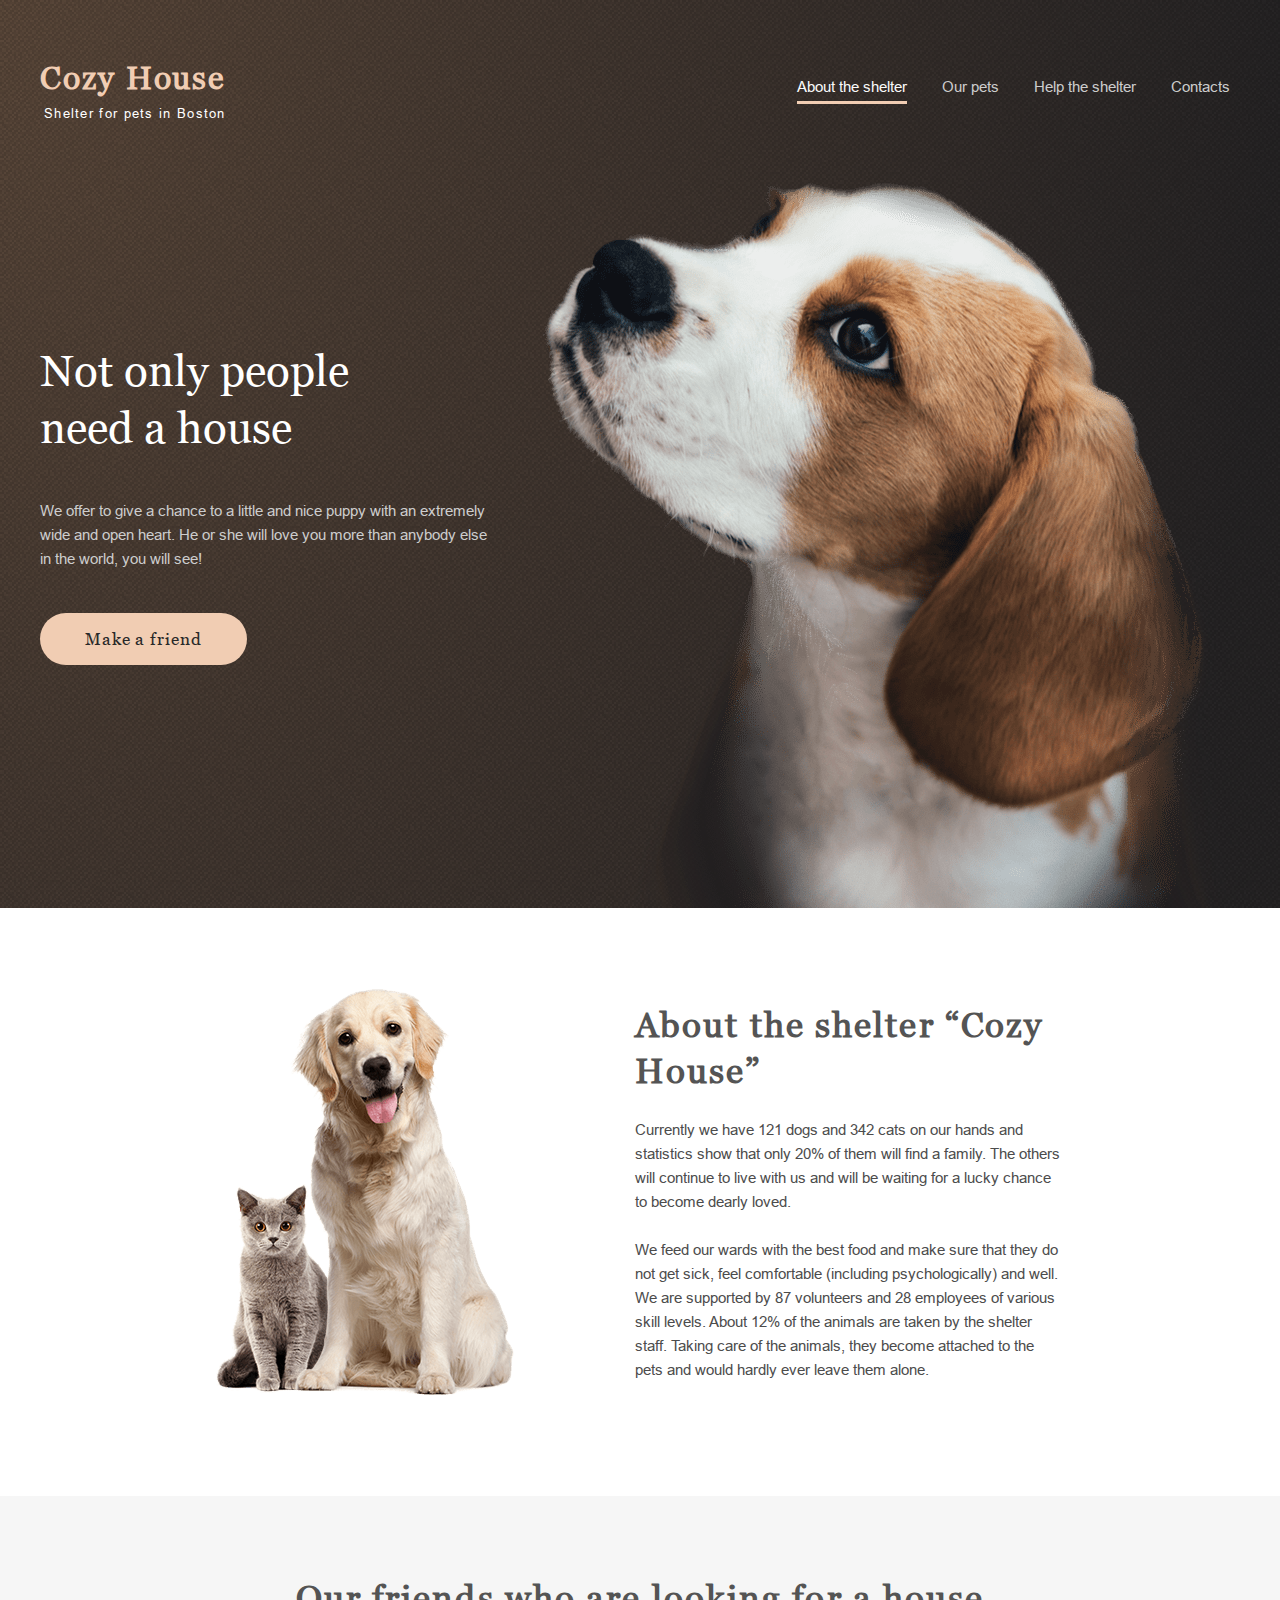
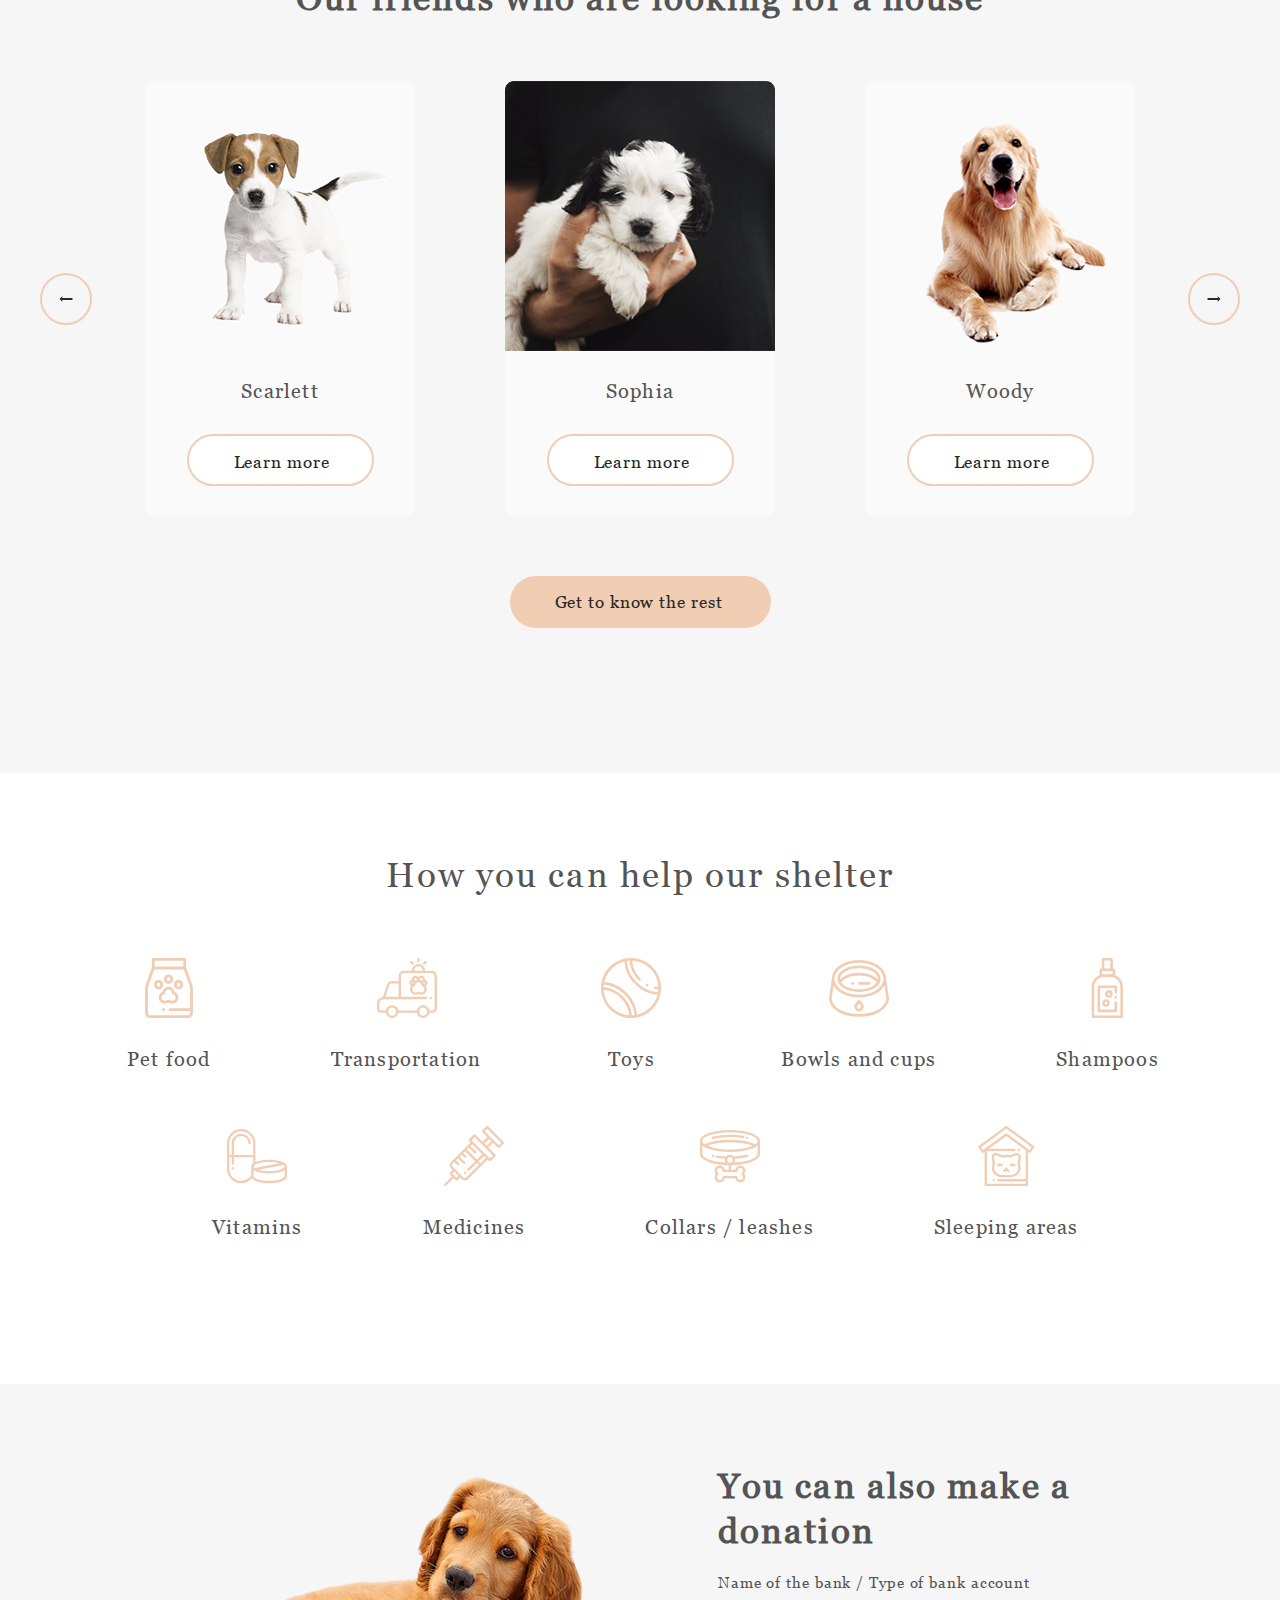
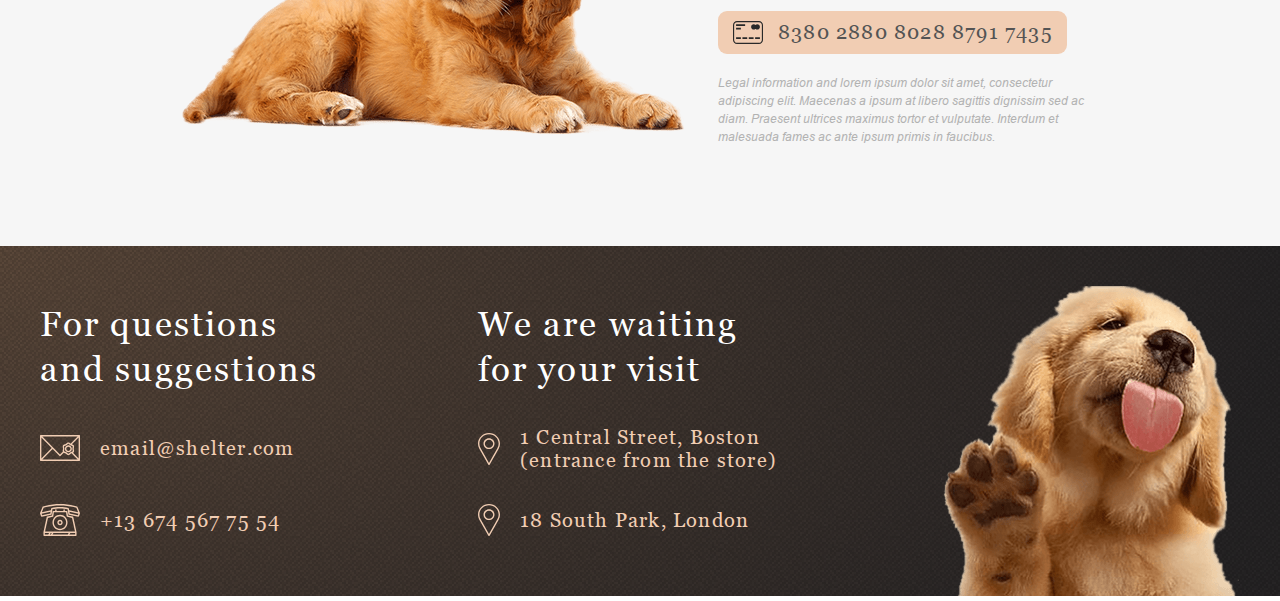
==== commit 38b45c7e: "sdsadasdasdsdasd sd" ====
--- a/index.html
+++ b/index.html
@@ -1 +1 @@
-<!doctype html><html lang="en"><head><meta charset="UTF-8"/><meta name="viewport" content="width=device-width,initial-scale=1"/><title>Shelter</title><link href="style.css" rel="stylesheet"></head><body><main class="main"><section class="main__header"><header class="header"><a class="header__logo" href="index.html"><h1 class="header__title">Cozy House</h1><p class="header__text">Shelter for pets in Boston</p></a><nav class="header__navigation"><ul class="header__list"><li class="header__item header__item_active"><a class="header__item-link" href="index.html">About the shelter</a></li><li class="header__item"><a class="header__item-link" href="our-pets.html">Our pets</a></li><li class="header__item header__item_not-interactive"><a class="header__item-link">Help the shelter</a></li><li class="header__item header__item_not-interactive"><a class="header__item-link">Contacts</a></li></ul></nav><svg class="header__burger" width="30" height="22" viewBox="0 0 30 22" xmlns="http://www.w3.org/2000/svg"><line y1="21" x2="30" y2="21" stroke="black" stroke-width="2"/><line y1="11" x2="30" y2="11" stroke="black" stroke-width="2"/><line y1="1" x2="30" y2="1" stroke="black" stroke-width="2"/></svg></header></section><section class="not-only"><div class="not-only__inner-wrapper"><div class="not-only__content"><h2 class="not-only__title">Not only people need a house</h2><p class="not-only__text">We offer to give a chance to a little and nice puppy with an extremely wide and open heart. He or she will love you more than anybody else in the world, you will see!</p><div class="not-only__button"><a class="button" href="our-pets.html">Make a friend</a></div></div><img class="not-only__image" src="assets/start-screen-puppy.png" alt="dog"/></div></section><section class="about"><div class="about__inner-wrapper"><img class="about__image" src="assets/about-pets.png" alt="cat and dog"/><div class="about__content"><h3 class="about__title">About the shelter “Cozy House”</h3><p class="about__info">Currently we have 121 dogs and 342 cats on our hands and statistics show that only 20% of them will find a family. The others will continue to live with us and will be waiting for a lucky chance to become dearly loved.</p><p class="about__info">We feed our wards with the best food and make sure that they do not get sick, feel comfortable (including psychologically) and well. We are supported by 87 volunteers and 28 employees of various skill levels. About 12% of the animals are taken by the shelter staff. Taking care of the animals, they become attached to the pets and would hardly ever leave them alone.</p></div></div></section><section class="our-friends"><div class="our-friends__inner-wrapper"><h3 class="our-friends__title">Our friends who are looking for a house</h3><div class="our-friends__cards-wrapper"><svg class="our-friends__arrow our-friends__arrow_prev" width="52" height="52" viewBox="0 0 52 52" fill="none" xmlns="http://www.w3.org/2000/svg"><path d="M33 25V27H22V29L19 26L22 23V25H33Z" fill="#292929"/></svg><div class="our-friends__cards"></div><svg class="our-friends__arrow our-friends__arrow_next" width="52" height="52" viewBox="0 0 52 52" fill="none" xmlns="http://www.w3.org/2000/svg"><path d="M19 27V25H30V23L33 26L30 29V27H19Z" fill="#292929"/></svg></div><div class="our-friends__button"><a class="button button_size_big" href="our-pets.html">Get to know the rest</a></div></div></section><section class="help"><div class="help__inner-wrapper"><h3 class="help__title">How you can help our shelter</h3><div class="help__list"><article class="help__item"><svg class="help__item-img" width="60" height="60" viewBox="0 0 60 60" fill="none" xmlns="http://www.w3.org/2000/svg"><path d="M52.8978 25.4978L47.1429 9.7473V1.42852C47.1429 0.639609 46.5032 0 45.7144 0H14.2858C13.4969 0 12.8573 0.639727 12.8573 1.42852V9.74719L7.10214 25.4978C6.41927 27.3636 6.07039 29.335 6.07147 31.3219V55.0765C6.07147 57.7913 8.28011 60 10.995 60H49.005C51.7199 60 53.9285 57.7913 53.9285 55.0765V31.3219C53.9285 29.329 53.5817 27.3694 52.8978 25.4978ZM15.7142 2.85715H44.2857V8.57145H15.7142V2.85715ZM51.0715 50.1321H30.9077C30.1188 50.1321 29.4792 50.7718 29.4792 51.5606C29.4792 52.3495 30.1189 52.9891 30.9077 52.9891H51.0715V55.0763C51.0715 56.2157 50.1445 57.1427 49.005 57.1427H10.995C9.85558 57.1427 8.92862 56.2158 8.92862 55.0763V31.3219C8.92774 29.6695 9.21788 28.03 9.78573 26.4783L15.2848 11.4286H44.7152L50.2142 26.4783C50.7821 28.03 51.0722 29.6695 51.0714 31.3219L51.0715 50.1321Z" fill="#F1CDB3"/><path d="M35.6169 33.805C35.1505 30.8772 32.6078 28.632 29.5505 28.632C26.4932 28.632 23.9504 30.8772 23.484 33.805C21.067 34.7989 19.4857 37.2756 19.6899 39.9659C19.9175 42.9637 22.3506 45.392 25.349 45.6148C26.5071 45.7011 27.6572 45.4628 28.6751 44.9259C29.2315 44.6328 29.8697 44.6326 30.4256 44.926C31.3085 45.3908 32.2914 45.6331 33.2891 45.632C33.4429 45.632 33.5974 45.6263 33.7516 45.6149C36.7502 45.3923 39.1832 42.9638 39.411 39.966C39.6152 37.2756 38.0339 34.7989 35.6169 33.805ZM36.562 39.7495C36.4405 41.35 35.1415 42.6466 33.5402 42.7655C32.9176 42.8126 32.3013 42.6851 31.7586 42.3986C31.0781 42.0394 30.3201 41.8517 29.5506 41.8517C28.781 41.8517 28.0231 42.0394 27.3425 42.3986C26.7999 42.6849 26.1849 42.8123 25.5608 42.7655C23.9597 42.6467 22.6606 41.3501 22.5391 39.7495C22.4143 38.1062 23.5296 36.6124 25.1331 36.2746C25.4588 36.206 25.7503 36.0259 25.9573 35.7653C26.1643 35.5047 26.2739 35.18 26.2671 34.8473L26.2648 34.775C26.2648 32.9632 27.7386 31.4893 29.5505 31.4893C31.3623 31.4893 32.8362 32.9632 32.8362 34.7698L32.834 34.8473C32.827 35.1801 32.9366 35.5048 33.1436 35.7654C33.3507 36.026 33.6423 36.2061 33.968 36.2746C35.5717 36.6124 36.6868 38.1062 36.562 39.7495Z" fill="#F1CDB3"/><path d="M29.5506 25.7751C32.1108 25.7751 34.1934 23.6924 34.1934 21.1322C34.1934 18.572 32.1108 16.4893 29.5506 16.4893C26.9904 16.4893 24.9077 18.5721 24.9077 21.1322C24.9077 23.6923 26.9906 25.7751 29.5506 25.7751ZM29.5506 19.3465C30.5353 19.3465 31.3363 20.1475 31.3363 21.1322C31.3363 22.1169 30.5353 22.9179 29.5506 22.9179C28.5659 22.9179 27.7649 22.1169 27.7649 21.1322C27.7649 20.1475 28.566 19.3465 29.5506 19.3465Z" fill="#F1CDB3"/><path d="M24.1935 26.6561C24.1935 24.0959 22.1107 22.0132 19.5506 22.0132C16.9905 22.0132 14.9078 24.096 14.9078 26.6561C14.9078 29.2162 16.9904 31.2989 19.5506 31.2989C22.1108 31.2989 24.1935 29.2162 24.1935 26.6561ZM19.5506 28.4418C18.5659 28.4418 17.7649 27.6408 17.7649 26.6561C17.7649 25.6714 18.5659 24.8704 19.5506 24.8704C20.5353 24.8704 21.3363 25.6714 21.3363 26.6561C21.3363 27.6408 20.5352 28.4418 19.5506 28.4418Z" fill="#F1CDB3"/><path d="M39.5506 22.0131C36.9904 22.0131 34.9077 24.0959 34.9077 26.656C34.9077 29.216 36.9906 31.2988 39.5506 31.2988C42.1107 31.2988 44.1934 29.2162 44.1934 26.656C44.1934 24.0958 42.1107 22.0131 39.5506 22.0131ZM39.5506 28.4418C38.5658 28.4418 37.7649 27.6408 37.7649 26.6561C37.7649 25.6714 38.5659 24.8704 39.5506 24.8704C40.5353 24.8704 41.3363 25.6714 41.3363 26.6561C41.3363 27.6408 40.5353 28.4418 39.5506 28.4418Z" fill="#F1CDB3"/><path d="M24.6934 50.1322H24.3465C23.5576 50.1322 22.918 50.7719 22.918 51.5607C22.918 52.3496 23.5577 52.9892 24.3465 52.9892H24.6934C25.4823 52.9892 26.1219 52.3495 26.1219 51.5607C26.122 50.7719 25.4824 50.1322 24.6934 50.1322Z" fill="#F1CDB3"/></svg><div class="help__item-title">Pet food</div></article><article class="help__item"><svg class="help__item-img" width="61" height="60" viewBox="0 0 61 60" fill="none" xmlns="http://www.w3.org/2000/svg"><path d="M56.0044 12.7115H48.9814V12.5095C48.9814 8.87665 46.026 5.92118 42.3932 5.92118C38.7603 5.92118 35.8049 8.87665 35.8049 12.5095V12.7115H27.5571C24.8414 12.7115 22.6321 14.9209 22.6321 17.6365V23.2009H15.2458C13.4838 23.2009 11.9176 24.2562 11.2558 25.8893C11.2462 25.9133 11.2373 25.9375 11.2291 25.962L6.96808 38.8689C6.9294 38.8919 6.88007 38.9191 6.81866 38.9498C6.57503 39.0714 6.11929 39.2568 5.33507 39.4484C4.09062 39.7499 2.9839 40.4616 2.19323 41.4688C1.40255 42.4759 0.973964 43.72 0.976513 45.0004V51.0987C0.976513 53.1406 2.63765 54.8018 4.67952 54.8018L9.90374 54.802C10.4553 57.7562 13.0514 59.9999 16.1632 59.9999C19.2749 59.9999 21.8709 57.7561 22.4226 54.8021L40.8472 54.8024C41.3989 57.7564 43.9949 59.9999 47.1066 59.9999C50.2181 59.9999 52.8141 57.7565 53.3659 54.8026L56.6836 54.8027C59.2232 54.8027 60.9294 53.0963 60.9294 50.5568V20.08C60.9294 13.4295 57.4851 12.7115 56.0044 12.7115ZM38.1486 12.5095C38.1486 10.169 40.0527 8.26493 42.3932 8.26493C44.7336 8.26493 46.6377 10.169 46.6377 12.5095V12.7115H38.1486V12.5095ZM13.4413 26.7379C13.591 26.3833 13.8422 26.0809 14.1632 25.8686C14.4842 25.6563 14.8609 25.5436 15.2457 25.5447H22.6319V38.8266H9.45022L13.4413 26.7379ZM16.1632 57.6562C13.9435 57.6562 12.1377 55.8504 12.1377 53.6307C12.1377 53.6033 12.1392 53.5762 12.1398 53.5488C12.1406 53.5069 12.1408 53.465 12.143 53.4234C12.1433 53.4168 12.1441 53.4104 12.1445 53.4038C12.2626 51.2894 14.02 49.6052 16.1632 49.6052C18.1026 49.6052 19.7262 50.9841 20.105 52.8129L20.1067 52.82C20.1194 52.882 20.1305 52.9445 20.1403 53.0076L20.1422 53.018C20.1492 53.0638 20.1544 53.1101 20.1598 53.1564C20.1622 53.1775 20.1656 53.1983 20.1677 53.2194C20.1714 53.2554 20.1734 53.2921 20.176 53.3285C20.1784 53.3602 20.1817 53.3916 20.1833 53.4235C20.185 53.4563 20.185 53.4896 20.1858 53.5226C20.1867 53.5586 20.1885 53.5944 20.1885 53.6306C20.1887 55.8504 18.3828 57.6562 16.1632 57.6562ZM47.1066 57.6562C44.8869 57.6562 43.081 55.8504 43.081 53.6307C43.081 53.5783 43.083 53.5263 43.085 53.4743C43.0856 53.4576 43.0855 53.4405 43.0863 53.4238C43.0883 53.3852 43.0921 53.3471 43.0951 53.3088C43.0975 53.2791 43.0989 53.2491 43.1019 53.2196C43.1032 53.207 43.1053 53.1947 43.1066 53.1823C43.1202 53.06 43.1386 52.939 43.163 52.8203C43.1637 52.8168 43.1646 52.8134 43.1654 52.8099C43.5455 50.9826 45.168 49.6053 47.1066 49.6053C47.6614 49.6053 48.1905 49.7181 48.6719 49.9222C50.1163 50.5341 51.1319 51.966 51.1319 53.6308C51.1319 55.8504 49.3262 57.6562 47.1066 57.6562ZM56.6836 52.4588L53.3678 52.4587C53.3639 52.4379 53.3589 52.4175 53.3548 52.3968C53.3272 52.2591 53.2954 52.1222 53.2595 51.9864C53.2435 51.927 53.2267 51.8679 53.209 51.809C53.198 51.7724 53.1872 51.7358 53.1757 51.6994C53.156 51.6382 53.1353 51.5772 53.1137 51.5166C53.1022 51.4842 53.0913 51.4513 53.0793 51.4191C53.0531 51.3492 53.0257 51.2799 52.997 51.211C52.988 51.1892 52.9798 51.1669 52.9705 51.1452C52.9318 51.0542 52.891 50.9641 52.8482 50.875C52.8428 50.8639 52.8369 50.8532 52.8315 50.8422C52.7941 50.7656 52.7552 50.6897 52.7148 50.6146C52.6999 50.5871 52.6841 50.5602 52.6689 50.5329C52.6367 50.4749 52.6036 50.4175 52.5696 50.3606C52.5511 50.3297 52.5319 50.2995 52.5128 50.2689C52.4605 50.1846 52.4061 50.1016 52.3495 50.0201C52.2939 49.9395 52.2365 49.8602 52.1773 49.7821C52.1403 49.7337 52.1026 49.6858 52.0643 49.6385C52.0414 49.6102 52.0189 49.5819 51.9956 49.554C51.9539 49.5043 51.9114 49.4553 51.8682 49.4069C51.8469 49.383 51.8262 49.3585 51.8045 49.3349C51.7507 49.2763 51.6958 49.2188 51.6398 49.1623C51.6278 49.1501 51.6163 49.1374 51.6041 49.1253C51.535 49.0563 51.4644 48.989 51.3922 48.9233C51.3769 48.9092 51.3608 48.896 51.3452 48.882C51.2887 48.8315 51.2316 48.7815 51.1732 48.7329C51.1476 48.7116 51.1213 48.6912 51.0954 48.6704C51.046 48.6304 50.996 48.5911 50.9455 48.5525C50.9157 48.53 50.8856 48.5081 50.8555 48.4861C50.7281 48.3927 50.5972 48.3043 50.463 48.221C50.4302 48.2004 50.3973 48.1802 50.364 48.1602C50.3121 48.1292 50.2596 48.0993 50.2068 48.0698C50.1743 48.0516 50.1419 48.0331 50.1091 48.0155C50.0517 47.9847 49.9935 47.9553 49.935 47.9262C49.9059 47.9117 49.8772 47.8966 49.8479 47.8826C49.7713 47.8461 49.694 47.8111 49.616 47.7776C49.6041 47.7725 49.5923 47.7667 49.5803 47.7616C49.4896 47.7233 49.398 47.6871 49.3056 47.6531C49.2792 47.6433 49.2524 47.6348 49.2258 47.6254C49.1594 47.602 49.093 47.5789 49.0257 47.5575C48.9905 47.5464 48.9548 47.5363 48.9193 47.5258C48.8597 47.5081 48.7999 47.4906 48.7396 47.4746C48.7009 47.4643 48.662 47.4549 48.623 47.4453C48.5245 47.421 48.4254 47.3992 48.3259 47.3798C48.2669 47.3684 48.2078 47.3578 48.1485 47.348C48.1078 47.3413 48.0671 47.3345 48.0262 47.3287C47.9646 47.3199 47.9028 47.3121 47.841 47.3051C47.8017 47.3006 47.7626 47.2956 47.7231 47.2919C47.6545 47.2856 47.5859 47.2803 47.5172 47.2762C47.4835 47.2741 47.4503 47.271 47.4165 47.2694C47.3132 47.2643 47.2098 47.2617 47.1064 47.2615C47.0025 47.2615 46.8991 47.2645 46.7964 47.2694C46.7626 47.271 46.7292 47.2741 46.6956 47.2762C46.6268 47.2806 46.5581 47.2853 46.4899 47.2919C46.4503 47.2958 46.4112 47.3007 46.3718 47.3052C46.3099 47.3124 46.2482 47.3199 46.1869 47.3288C46.1459 47.3348 46.105 47.3415 46.0642 47.3483C45.9641 47.3649 45.8644 47.3838 45.7651 47.4049C45.7068 47.4175 45.6486 47.431 45.5906 47.4453C45.5512 47.4549 45.512 47.4645 45.473 47.4748C45.4132 47.4906 45.354 47.5079 45.295 47.5254C45.2589 47.5362 45.2225 47.5464 45.1867 47.5578C45.121 47.5788 45.0556 47.601 44.9906 47.6242C44.9627 47.6341 44.9345 47.6431 44.9067 47.6534C44.8146 47.6874 44.7234 47.7233 44.6334 47.7613C44.6185 47.7677 44.604 47.7747 44.5891 47.7812C44.514 47.8136 44.4395 47.847 44.3659 47.8822C44.3348 47.897 44.3045 47.913 44.2737 47.9283C44.2172 47.9566 44.1607 47.9849 44.1051 48.0147C44.0708 48.0331 44.0369 48.0524 44.003 48.0715C43.9518 48.1001 43.901 48.1293 43.8506 48.1592C43.7321 48.2304 43.6158 48.3051 43.5019 48.3833C43.4545 48.416 43.4076 48.4494 43.3611 48.4835C43.3291 48.5068 43.297 48.53 43.2655 48.5539C43.2173 48.5904 43.1701 48.6281 43.123 48.6659C43.0946 48.6888 43.0659 48.711 43.0379 48.7343C42.9838 48.7795 42.9308 48.826 42.8782 48.8727C42.8586 48.8901 42.8386 48.9069 42.8193 48.9244C42.7481 48.9892 42.6785 49.0556 42.6104 49.1235C42.5932 49.1406 42.5769 49.1587 42.5598 49.176C42.5093 49.2276 42.4591 49.2795 42.4103 49.3328C42.3859 49.3595 42.3623 49.387 42.3384 49.414C42.2982 49.4594 42.2583 49.5049 42.2194 49.5514C42.1941 49.5817 42.1694 49.6126 42.1447 49.6434C42.1086 49.6881 42.073 49.7331 42.0381 49.7788C41.9544 49.889 41.8742 50.0018 41.7975 50.1169C41.7655 50.165 41.7346 50.2137 41.704 50.2627C41.683 50.2962 41.6618 50.3296 41.6415 50.3635C41.6099 50.4161 41.5796 50.4695 41.5496 50.5232C41.5321 50.5545 41.5139 50.5854 41.4968 50.6172C41.4607 50.684 41.4264 50.752 41.3927 50.8202C41.3832 50.8394 41.373 50.858 41.3638 50.8774C41.3216 50.965 41.2815 51.0536 41.2434 51.143C41.2318 51.1703 41.2214 51.1982 41.2102 51.2258C41.1843 51.2889 41.1587 51.3523 41.1348 51.4165C41.1214 51.4524 41.1094 51.4887 41.0966 51.5247C41.0764 51.5817 41.057 51.6389 41.0384 51.6964C41.0258 51.7355 41.0142 51.7751 41.0024 51.8146C40.9736 51.911 40.9471 52.008 40.923 52.1056C40.9091 52.162 40.8961 52.2187 40.8837 52.2758C40.8746 52.3171 40.8657 52.3585 40.8575 52.4001C40.8537 52.4198 40.8489 52.4391 40.8452 52.4588L22.4241 52.4585C22.4202 52.4382 22.4154 52.4181 22.4114 52.3979C22.4035 52.3578 22.3949 52.3181 22.3863 52.2783C22.3523 52.1215 22.3122 51.9659 22.2662 51.8122C22.2548 51.774 22.2435 51.7358 22.2314 51.6978C22.2124 51.6389 22.1926 51.5804 22.1719 51.5221C22.1596 51.4872 22.1477 51.452 22.1348 51.4174C22.1104 51.3522 22.0848 51.2875 22.0581 51.2232C22.0473 51.1967 22.0372 51.1697 22.026 51.1435C21.9878 51.0538 21.9476 50.965 21.9053 50.8771C21.8967 50.8594 21.8873 50.8423 21.8787 50.8247C21.8444 50.7548 21.8089 50.6855 21.772 50.6169C21.7554 50.5859 21.7376 50.5556 21.7203 50.525C21.6899 50.4707 21.6593 50.4166 21.6273 50.3634C21.6071 50.3297 21.5862 50.2968 21.5654 50.2636C21.5347 50.2143 21.5034 50.1654 21.4713 50.1169C21.3946 50.0019 21.3144 49.8893 21.2309 49.7792C21.196 49.7335 21.1604 49.6885 21.1243 49.6438C21.0995 49.613 21.0748 49.582 21.0494 49.5516C21.0105 49.5055 20.971 49.4598 20.9309 49.4147C20.9067 49.3876 20.883 49.3599 20.8585 49.3331C20.8103 49.2803 20.7606 49.2289 20.7105 49.1778C20.693 49.1599 20.6762 49.1413 20.6584 49.1238C20.5904 49.0559 20.5209 48.9897 20.4499 48.925C20.4302 48.907 20.4096 48.89 20.3897 48.8722C20.3376 48.8255 20.2848 48.7798 20.2312 48.7349C20.2029 48.7114 20.1738 48.6888 20.1451 48.6657C20.0985 48.6282 20.0516 48.5908 20.0038 48.5546C19.972 48.5304 19.9397 48.5071 19.9075 48.4836C19.8612 48.4497 19.8145 48.4165 19.7674 48.3838C19.6868 48.3285 19.6049 48.2749 19.5219 48.2232C19.4875 48.2016 19.4528 48.1803 19.418 48.1594C19.3679 48.1296 19.3174 48.1006 19.2666 48.0722C19.2323 48.053 19.1982 48.0336 19.1635 48.0151C19.1082 47.9856 19.0525 47.957 18.9963 47.9293C18.9651 47.9137 18.9343 47.8975 18.9028 47.8824C18.8301 47.8478 18.7567 47.8146 18.6827 47.7827C18.6669 47.7758 18.6514 47.7683 18.6355 47.7615C18.5454 47.7234 18.4544 47.6875 18.3626 47.6536C18.3343 47.6432 18.3056 47.6341 18.2771 47.624C18.2127 47.601 18.1478 47.579 18.0826 47.558C18.0465 47.5465 18.0098 47.5362 17.9734 47.5254C17.9146 47.5078 17.8556 47.491 17.7963 47.4751C17.7571 47.4646 17.7176 47.455 17.6781 47.4454C17.5217 47.4067 17.3639 47.3743 17.2049 47.3484C17.1641 47.3417 17.1233 47.3349 17.0822 47.3289C17.0206 47.3202 16.9589 47.3123 16.8971 47.3054C16.8579 47.3008 16.8187 47.2959 16.7792 47.292C16.7107 47.2857 16.6421 47.2805 16.5734 47.2763C16.5397 47.2742 16.5064 47.2711 16.4727 47.2695C16.3694 47.2644 16.266 47.2618 16.1626 47.2617C16.0587 47.2617 15.9554 47.2646 15.8525 47.2695C15.8188 47.2711 15.7854 47.2742 15.7517 47.2763C15.683 47.2808 15.6143 47.2854 15.5461 47.292C15.5065 47.2959 15.4672 47.3008 15.4278 47.3054C15.3662 47.3123 15.3046 47.3202 15.2432 47.3289C15.2019 47.3349 15.161 47.3417 15.1201 47.3484C15.02 47.3648 14.9203 47.3837 14.8212 47.405C14.763 47.4175 14.7053 47.431 14.6476 47.4452C14.6079 47.4549 14.568 47.4646 14.5287 47.4751C14.4698 47.4909 14.4112 47.5076 14.3529 47.5251C14.3161 47.536 14.2791 47.5465 14.2425 47.558C14.178 47.5784 14.1143 47.6007 14.0507 47.6231C14.0212 47.6334 13.9916 47.6429 13.9624 47.6536C13.8708 47.6875 13.7801 47.7231 13.6905 47.761C13.6724 47.7687 13.6547 47.7773 13.6366 47.7851C13.565 47.8162 13.4938 47.8481 13.4235 47.8817C13.3907 47.8974 13.3585 47.9143 13.326 47.9306C13.2712 47.9577 13.2168 47.9855 13.1628 48.0142C13.1272 48.0333 13.0922 48.0534 13.0569 48.0732C13.0072 48.1011 12.9576 48.1292 12.9088 48.1585C12.8252 48.2086 12.7427 48.2604 12.6614 48.3141C12.6262 48.3373 12.5913 48.3608 12.5566 48.3847C12.5107 48.4163 12.4655 48.4488 12.4203 48.4816C12.3869 48.506 12.3533 48.5302 12.3204 48.5553C12.2743 48.5903 12.2291 48.6263 12.184 48.6625C12.1536 48.6869 12.1229 48.7107 12.0932 48.7356C12.0424 48.7778 11.993 48.8214 11.9436 48.8651C11.9207 48.8854 11.8972 48.9051 11.8745 48.9257C11.8043 48.9898 11.7355 49.0554 11.6681 49.1225C11.6473 49.1433 11.6273 49.1651 11.6067 49.1862C11.56 49.2342 11.5134 49.2822 11.4682 49.3315C11.4418 49.3602 11.4165 49.3899 11.3907 49.4191C11.3525 49.4623 11.3144 49.5056 11.2775 49.5499C11.2508 49.5817 11.2248 49.6143 11.1988 49.6468C11.1641 49.6897 11.13 49.7331 11.0965 49.777C11.0376 49.8544 10.9804 49.9332 10.925 50.0132C10.9007 50.0482 10.8767 50.0835 10.8531 50.1189C10.8223 50.1653 10.7925 50.2123 10.7628 50.2594C10.7408 50.2946 10.7187 50.3295 10.6973 50.3651C10.667 50.4156 10.638 50.467 10.6091 50.5183C10.5903 50.5517 10.571 50.5847 10.5527 50.6185C10.519 50.6817 10.4863 50.7454 10.4546 50.8097C10.4432 50.8327 10.431 50.8552 10.4198 50.8784C10.3781 50.9651 10.3384 51.0529 10.3005 51.1417C10.2876 51.172 10.2762 51.2028 10.2637 51.2333C10.2391 51.2936 10.2146 51.354 10.1919 51.4151C10.178 51.4525 10.1653 51.4904 10.1521 51.5281C10.1326 51.5835 10.1134 51.639 10.0955 51.695C10.0826 51.7352 10.0706 51.7757 10.0585 51.8163C10.0423 51.871 10.0264 51.9258 10.0116 51.9811C9.98547 52.0781 9.96183 52.1757 9.94065 52.2739C9.93151 52.3161 9.92237 52.3581 9.91405 52.4007C9.9103 52.4199 9.90561 52.4389 9.90198 52.4581H4.67952C3.92999 52.4581 3.32026 51.8484 3.32026 51.0987V45.0004C3.31869 44.2451 3.57146 43.5113 4.03784 42.9171C4.50422 42.323 5.15705 41.9032 5.89112 41.7254C6.55897 41.5621 7.13261 41.376 7.60101 41.1705H50.1626C50.8097 41.1705 51.3344 40.6458 51.3344 39.9986C51.3344 39.3515 50.8097 38.8267 50.1626 38.8267H24.9758V17.6365C24.9758 16.2133 26.1339 15.0552 27.5571 15.0552H56.0042C58.2503 15.0552 58.5855 18.2034 58.5855 20.08V50.5567C58.5855 52.2118 57.3939 52.4588 56.6836 52.4588Z" fill="#F1CDB3"/><path d="M51.4371 24.8147C51.4372 23.2763 50.3567 21.9863 48.9149 21.6615C48.9226 21.5806 48.9287 21.4992 48.9311 21.4169C48.9579 20.4633 48.6017 19.5567 47.9282 18.864C47.2432 18.1596 46.2866 17.7557 45.3034 17.7557C44.1154 17.7557 43.0573 18.3338 42.3948 19.2239C41.7328 18.3338 40.6738 17.7557 39.4831 17.7557C38.5086 17.7557 37.5586 18.1544 36.8767 18.8498C36.1995 19.5402 35.8367 20.4483 35.8552 21.4064C35.8568 21.4923 35.8627 21.5773 35.8703 21.6618C34.4291 21.987 33.3492 23.2766 33.3492 24.8147C33.3492 26.1163 34.1229 27.2399 35.2341 27.7519C34.4513 28.7206 33.9945 29.9464 33.9945 31.2423C33.9945 34.3028 36.4843 36.7927 39.5448 36.7927C40.5529 36.7927 41.537 36.5172 42.3932 36.0051C43.254 36.5202 44.2384 36.7924 45.2415 36.7927C48.302 36.7927 50.7919 34.3028 50.7919 31.2423C50.7919 29.9462 50.3351 28.7206 49.5523 27.7519C50.6636 27.2399 51.4371 26.1163 51.4371 24.8147ZM45.3034 20.0996C45.6574 20.0996 46.0016 20.2448 46.2478 20.4979C46.4762 20.7328 46.597 21.0357 46.5883 21.3508C46.568 22.0692 45.9856 22.6602 45.2898 22.6682C45.1034 22.668 44.9191 22.6279 44.7495 22.5505C44.7285 22.5408 44.7079 22.5304 44.6868 22.5209C44.58 22.4646 44.4823 22.3927 44.3966 22.3077C44.1518 22.0648 44.0177 21.7384 44.0191 21.3885C44.022 20.6778 44.5982 20.0996 45.3034 20.0996ZM38.5498 20.491C38.6712 20.3665 38.8163 20.2677 38.9766 20.2005C39.1369 20.1332 39.3091 20.0988 39.4829 20.0994C40.1903 20.0994 40.7664 20.6762 40.7672 21.3851C40.7681 21.5579 40.7343 21.7291 40.6678 21.8885C40.6013 22.048 40.5035 22.1925 40.3801 22.3135C40.2964 22.3959 40.2013 22.466 40.0978 22.5217C40.0595 22.5391 40.0221 22.5577 39.9843 22.5758C39.8315 22.6389 39.6675 22.6704 39.5023 22.6683C38.7969 22.6567 38.212 22.0704 38.1983 21.3613C38.192 21.0374 38.3169 20.7285 38.5498 20.491ZM35.693 24.8148C35.6929 24.3245 36.0918 23.9257 36.5818 23.9257C37.0722 23.9257 37.4709 24.3245 37.4709 24.8148C37.4709 24.9155 37.4534 25.0118 37.4224 25.1022C37.3931 25.1611 37.3649 25.2207 37.3377 25.2808C37.1809 25.5341 36.9012 25.7038 36.582 25.7038C36.0918 25.7038 35.693 25.305 35.693 24.8148ZM45.2415 34.4492C44.4765 34.4489 43.7368 34.175 43.1561 33.6769C42.9438 33.4945 42.6731 33.3943 42.3932 33.3946C42.1133 33.3944 41.8426 33.4946 41.6303 33.6769C41.0496 34.175 40.3099 34.4489 39.5448 34.4492C37.7767 34.4492 36.3382 33.0107 36.3382 31.2426C36.3382 29.9023 37.1833 28.6919 38.4409 28.2307C38.6472 28.1551 38.8281 28.023 38.9629 27.8495C39.0977 27.676 39.181 27.4681 39.2033 27.2495C39.2362 26.9273 39.3176 26.6118 39.4447 26.3139C39.4865 26.2346 39.5256 26.1537 39.5608 26.0707C39.8716 25.4851 40.3571 25.0108 40.9498 24.7136C41.0008 24.6912 41.0511 24.6676 41.1011 24.6428C41.5085 24.4648 41.9485 24.3731 42.3932 24.3737C42.8513 24.3737 43.2875 24.4692 43.6828 24.6417C43.7327 24.6665 43.7831 24.6899 43.8341 24.7123C44.4279 25.0094 44.9143 25.4843 45.2256 26.0707C45.2608 26.1537 45.2999 26.2346 45.3416 26.3139C45.4688 26.6118 45.5502 26.9273 45.583 27.2495C45.6053 27.4681 45.6886 27.676 45.8235 27.8495C45.9583 28.023 46.1391 28.1551 46.3454 28.2307C47.6031 28.692 48.4481 29.9023 48.4481 31.2426C48.4481 33.0106 47.0097 34.4492 45.2415 34.4492ZM48.2045 25.7038C47.8853 25.7038 47.6056 25.5341 47.4488 25.2808C47.4216 25.2208 47.3933 25.1612 47.364 25.1022C47.3321 25.0097 47.3157 24.9126 47.3155 24.8148C47.3155 24.3245 47.7143 23.9257 48.2046 23.9257C48.6948 23.9257 49.0936 24.3245 49.0936 24.8148C49.0935 25.3049 48.6947 25.7038 48.2045 25.7038Z" fill="#F1CDB3"/><path d="M56.0193 39.7758C56.0043 39.7007 55.9819 39.6273 55.9526 39.5566C55.9234 39.4857 55.8873 39.4178 55.8448 39.3539C55.8026 39.2897 55.7539 39.23 55.6995 39.1758C55.6452 39.1214 55.5856 39.0727 55.5214 39.0305C55.3933 38.9457 55.25 38.8864 55.0995 38.8559C54.9487 38.8254 54.7933 38.8254 54.6425 38.8559C54.5675 38.8712 54.4936 38.8934 54.4221 38.9227C54.3518 38.952 54.2839 38.9884 54.2206 39.0305C54.1561 39.0727 54.0964 39.1219 54.0425 39.1758C53.9884 39.2297 53.9392 39.2895 53.896 39.3539C53.8538 39.4172 53.8173 39.4852 53.7893 39.5566C53.76 39.627 53.7366 39.7008 53.7225 39.7758C53.7073 39.8508 53.6991 39.9281 53.6991 40.0043C53.6991 40.0803 53.7073 40.1578 53.7225 40.234C53.7366 40.3078 53.76 40.3816 53.7893 40.4531C53.8186 40.5234 53.855 40.5914 53.8971 40.6547C53.9392 40.7191 53.9884 40.7789 54.0425 40.8328C54.0964 40.8867 54.1561 40.9359 54.2206 40.9793C54.2839 41.0215 54.3518 41.0566 54.4221 41.0859C54.4936 41.1152 54.5675 41.1387 54.6425 41.1527C54.7176 41.168 54.7949 41.1762 54.871 41.1762C54.9471 41.1762 55.0246 41.168 55.0995 41.1527C55.1745 41.1387 55.2483 41.1152 55.3186 41.0859C55.3901 41.0566 55.4581 41.0215 55.5214 40.9793C55.5859 40.9359 55.6457 40.8867 55.6995 40.8328C55.7534 40.7789 55.8026 40.7191 55.8448 40.6547C55.8869 40.5914 55.9233 40.5234 55.9526 40.4531C55.9819 40.3816 56.0041 40.3078 56.0193 40.234C56.0346 40.1578 56.0427 40.0803 56.0427 40.0043C56.0427 39.9281 56.0346 39.8508 56.0193 39.7758Z" fill="#F1CDB3"/><path d="M42.3932 0C41.7461 0 41.2213 0.524648 41.2213 1.17188V3.13359C41.2213 3.78082 41.7461 4.30547 42.3932 4.30547C43.0404 4.30547 43.565 3.7807 43.565 3.13359V1.17188C43.565 0.524648 43.0404 0 42.3932 0Z" fill="#F1CDB3"/><path d="M37.4562 4.55659L35.8205 3.27234C35.6995 3.1773 35.5609 3.10703 35.4127 3.06555C35.2645 3.02407 35.1096 3.01218 34.9568 3.03057C34.804 3.04896 34.6563 3.09727 34.5222 3.17273C34.3881 3.24819 34.2701 3.34934 34.1751 3.47038C33.7755 3.97944 33.8642 4.71608 34.3731 5.11569L36.0088 6.39995C36.2149 6.56221 36.4695 6.65035 36.7318 6.65015C36.9095 6.65039 37.0849 6.61017 37.2447 6.53253C37.4046 6.45488 37.5446 6.34186 37.6543 6.20202C38.054 5.69284 37.9653 4.9562 37.4562 4.55659Z" fill="#F1CDB3"/><path d="M50.6113 3.47021C50.2117 2.96115 49.4752 2.87244 48.9659 3.27216L47.3302 4.55642C46.8211 4.95603 46.7324 5.69267 47.1321 6.20185C47.2417 6.34177 47.3818 6.45487 47.5416 6.53254C47.7015 6.61021 47.8769 6.65042 48.0546 6.6501C48.3169 6.65028 48.5716 6.56214 48.7776 6.3999L50.4133 5.11564C50.9224 4.71603 51.0111 3.97939 50.6113 3.47021Z" fill="#F1CDB3"/></svg><div class="help__item-title">Transportation</div></article><article class="help__item"><svg class="help__item-img" width="60" height="60" viewBox="0 0 60 60" fill="none" xmlns="http://www.w3.org/2000/svg"><path d="M51.2132 8.78672C45.5469 3.1207 38.0133 0 30 0C21.9867 0 14.4531 3.1207 8.78684 8.78672C3.12047 14.4531 0 21.9866 0 30C0 38.0134 3.12047 45.5469 8.78684 51.2133C14.4531 56.8793 21.9867 60 30 60C38.0133 60 45.5469 56.8793 51.2132 51.2133C56.8795 45.5469 60 38.0134 60 30C60 21.9866 56.8795 14.4531 51.2132 8.78672ZM10.6314 49.3685C5.90438 44.6415 3.11918 38.4906 2.67352 31.8832C3.39 31.9077 4.1223 31.9755 4.86223 32.0856C10.1654 32.8733 15.5023 35.7234 19.8894 40.1106C24.2766 44.4979 27.1266 49.8346 27.9144 55.1379C28.0223 55.8586 28.0894 56.5849 28.1154 57.3132C21.7419 56.8775 15.4928 54.2298 10.6314 49.3685ZM30.7262 57.3682C30.7013 56.4931 30.6239 55.6203 30.4946 54.7545C29.6251 48.9019 26.5139 43.046 21.7338 38.2659C16.9538 33.4859 11.098 30.3746 5.2452 29.5051C4.37502 29.3751 3.49781 29.2977 2.61832 29.2732C2.64105 28.3972 2.7048 27.5283 2.8084 26.6682C3.73793 26.6987 4.68246 26.7843 5.62863 26.9248C12.0308 27.8757 18.4055 31.2484 23.5785 36.4213C28.7512 41.5939 32.1239 47.9687 33.075 54.3709C33.2133 55.3004 33.2987 56.237 33.3307 57.1763C32.4661 57.2814 31.5969 57.3455 30.7262 57.3682ZM49.3685 49.3685C45.5416 53.1952 40.8551 55.6504 35.9248 56.7348C35.881 55.8152 35.7912 54.8983 35.6557 53.9877C34.6229 47.0358 30.9889 40.1423 25.4234 34.5766C19.8575 29.0109 12.964 25.3772 6.0123 24.3444C5.0982 24.2082 4.17782 24.1182 3.25465 24.0746L3.2475 24.0805C4.35598 19.0238 6.88301 14.3798 10.6315 10.6314C14.2923 6.97055 18.7399 4.56516 23.4349 3.41402C23.4672 4.49215 23.5632 5.56742 23.7224 6.63422C24.755 13.5859 28.3889 20.4795 33.9546 26.0453C39.5203 31.611 46.4139 35.2447 53.3659 36.2775C54.4358 36.4373 55.5143 36.5334 56.5956 36.5653L56.6073 36.5459C55.4323 41.3595 52.9617 45.7754 49.3685 49.3685ZM57.1071 33.966C56.0064 33.955 54.8814 33.8653 53.7492 33.6972C47.3468 32.7461 40.972 29.3735 35.7993 24.2006C30.6265 19.0277 27.2538 12.6531 26.3029 6.25102C26.1354 5.12379 26.0455 4.00371 26.034 2.90824C26.8999 2.78261 27.7712 2.69826 28.6451 2.65547C28.6431 3.70254 28.7214 4.7775 28.8832 5.8677C29.7527 11.7204 32.8641 17.5763 37.6441 22.3562C38.1534 22.8654 38.9794 22.8654 39.4888 22.3562C39.9981 21.8469 39.9981 21.021 39.4888 20.5114C35.1016 16.1243 32.2516 10.7876 31.4638 5.48426C31.3205 4.51898 31.2499 3.57035 31.2521 2.65055C37.8434 2.94937 44.3467 5.60918 49.3688 10.6315C54.2461 15.5088 57.0565 21.902 57.3623 28.7483C56.4367 28.7503 55.4855 28.6804 54.5159 28.5363C53.8035 28.4305 53.1397 28.9225 53.034 29.635C52.9281 30.3476 53.42 31.0109 54.1325 31.1167C55.21 31.2768 56.2729 31.3569 57.3083 31.3569C57.3252 31.3569 57.3417 31.356 57.3586 31.356C57.316 32.2295 57.2321 33.1004 57.1071 33.966Z" fill="#F1CDB3"/><path d="M46.1517 25.775C45.8059 25.7756 45.4744 25.9131 45.2296 26.1573C44.9854 26.4021 44.848 26.7336 44.8474 27.0793C44.8474 27.4224 44.9857 27.7589 45.2296 28.0015C45.4721 28.2442 45.8087 28.3836 46.1517 28.3836C46.4947 28.3836 46.8313 28.2442 47.0739 28.0015C47.3176 27.7563 47.4549 27.425 47.456 27.0793C47.456 26.7363 47.3164 26.3998 47.0739 26.1573C46.829 25.9131 46.4975 25.7756 46.1517 25.775Z" fill="#F1CDB3"/></svg><div class="help__item-title">Toys</div></article><article class="help__item"><svg class="help__item-img" width="60" height="60" viewBox="0 0 60 60" fill="none" xmlns="http://www.w3.org/2000/svg"><path d="M59.985 39.8551L57.1255 20.6441C57.0792 15.0657 53.693 9.89303 47.8159 6.43765C42.9483 3.57605 36.6213 2 30.0001 2C23.3786 2 17.0515 3.57605 12.1838 6.43765C6.3069 9.89303 2.92054 15.0657 2.87437 20.6441L0.0148828 39.8551C0.00503905 39.9216 0 39.9887 0 40.056C0 45.7049 3.76452 50.936 10.3284 54.408C15.7022 57.2504 22.6883 58.8158 30.0001 58.8158C37.3116 58.8158 44.2978 57.2504 49.6716 54.408C56.2354 50.936 60 45.7049 60 40.056C59.9999 39.9888 59.9949 39.9216 59.985 39.8551ZM13.5668 8.78995C18.0215 6.17105 23.8576 4.72871 30.0001 4.72871C36.1424 4.72871 41.9785 6.17105 46.4331 8.78995C51.4956 11.7663 54.3993 16.1293 54.3993 20.7599C54.3993 25.3906 51.4957 29.7535 46.4332 32.7299C41.9785 35.3488 36.1424 36.7911 30.0001 36.7911C23.8577 36.7911 18.0215 35.3488 13.5669 32.7299C8.5044 29.7536 5.60073 25.3906 5.60073 20.7599C5.60073 16.1293 8.50428 11.7664 13.5668 8.78995ZM48.3956 51.996C43.4079 54.6342 36.875 56.0871 30.0001 56.0871C23.125 56.0871 16.592 54.6342 11.6044 51.996C6.00374 49.0333 2.77453 44.7218 2.72917 40.1535L4.60757 27.5342C6.17225 30.4612 8.75283 33.0645 12.1841 35.0819C17.0517 37.9434 23.3787 39.5195 30.0001 39.5195C36.6213 39.5195 42.9485 37.9434 47.816 35.0819C51.2473 33.0645 53.8279 30.461 55.3925 27.5342L57.2709 40.1535C57.2255 44.7219 53.9963 49.0335 48.3956 51.996Z" fill="#F1CDB3"/><path d="M30.0001 34.0618C39.3534 34.0618 47.6079 30.4427 50.5397 25.0569C51.29 23.6803 51.6707 22.2344 51.6707 20.7599C51.6707 17.0676 49.3194 13.652 45.0502 11.1422C41.0085 8.76631 35.6637 7.45791 30.0001 7.45791C24.3366 7.45791 18.9916 8.76643 14.9501 11.1423C10.6807 13.6521 8.32945 17.0676 8.32945 20.76C8.32945 22.2347 8.70996 23.6804 9.46008 25.0563C12.3923 30.4427 20.6467 34.0618 30.0001 34.0618ZM30.0001 31.3332C22.1546 31.3332 15.0282 28.5145 12.2557 24.4006C15.0293 20.2891 22.1568 17.4732 30.0001 17.4732C37.8435 17.4732 44.9711 20.2891 47.7446 24.4008C44.9726 28.5145 37.8458 31.3332 30.0001 31.3332ZM11.0579 20.76C11.058 18.0744 12.9313 15.4942 16.3328 13.4945C19.9617 11.3613 24.8154 10.1865 30 10.1865C35.1845 10.1865 40.0384 11.3613 43.6672 13.4946C47.0687 15.4942 48.9421 18.0743 48.9421 20.76C48.9421 20.9993 48.9259 21.238 48.896 21.4761C45.1332 17.3699 37.9658 14.7446 30 14.7446C22.0342 14.7446 14.8669 17.37 11.1041 21.4761C11.0738 21.2386 11.0584 20.9994 11.0579 20.76Z" fill="#F1CDB3"/><path d="M30 41.7701C29.8155 41.7701 29.6329 41.8076 29.4633 41.8801C29.2936 41.9527 29.1405 42.059 29.0131 42.1924C28.1243 43.1235 25.225 46.3365 25.225 48.5916C25.225 51.2246 27.367 53.3666 30 53.3666C32.633 53.3666 34.775 51.2246 34.775 48.5916C34.775 46.3365 31.8756 43.1235 30.987 42.1924C30.8595 42.059 30.7064 41.9527 30.5368 41.8801C30.3671 41.8076 30.1845 41.7701 30 41.7701ZM30 50.6381C28.8716 50.6381 27.9536 49.7201 27.9536 48.5917C27.9536 47.986 28.9058 46.5224 30 45.1941C31.0943 46.5226 32.0465 47.986 32.0465 48.5917C32.0465 49.7201 31.1284 50.6381 30 50.6381Z" fill="#F1CDB3"/><path d="M23.8843 23.8977H23.4637C22.7102 23.8977 22.0994 24.5085 22.0994 25.262C22.0994 26.0155 22.7102 26.6263 23.4637 26.6263H23.8843C24.6378 26.6263 25.2486 26.0155 25.2486 25.262C25.2486 24.5085 24.6378 23.8977 23.8843 23.8977Z" fill="#F1CDB3"/><path d="M40.074 23.8977H30.342C29.5884 23.8977 28.9777 24.5085 28.9777 25.262C28.9777 26.0155 29.5884 26.6263 30.342 26.6263H40.074C40.8275 26.6263 41.4383 26.0155 41.4383 25.262C41.4383 24.5085 40.8275 23.8977 40.074 23.8977Z" fill="#F1CDB3"/></svg><div class="help__item-title">Bowls and cups</div></article><article class="help__item help__item_m0"><svg class="help__item-img" width="60" height="60" viewBox="0 0 60 60" fill="none" xmlns="http://www.w3.org/2000/svg"><path d="M37.1303 17.1814V11.7391C37.1303 11.0188 36.5463 10.4348 35.826 10.4348H34.8477V1.3043C34.8477 0.583945 34.2637 0 33.5434 0H25.0651C24.3448 0 23.7608 0.583945 23.7608 1.3043V10.4347H22.7825C22.0622 10.4347 21.4782 11.0187 21.4782 11.739V17.1813C16.8977 19.0078 13.6521 23.4879 13.6521 28.712V58.6956C13.6521 59.4159 14.236 59.9999 14.9564 59.9999H43.6521C44.3725 59.9999 44.9564 59.4159 44.9564 58.6956V28.7121C44.9563 23.4879 41.7107 19.0078 37.1303 17.1814ZM26.3694 2.60871H32.239V10.4348H26.3694V2.60871ZM24.0867 13.0434H34.5214V16.3043H24.0867V13.0434ZM42.3476 57.3913H16.2607V28.7121C16.2607 23.3088 20.6565 18.913 26.0597 18.913H32.5486C37.9519 18.913 42.3476 23.3088 42.3476 28.7121V57.3913Z" fill="#F1CDB3"/><path d="M37.7825 27.3913H20.8259C20.1056 27.3913 19.5216 27.9752 19.5216 28.6956V52.826C19.5216 53.5464 20.1056 54.1303 20.8259 54.1303H37.7825C38.5028 54.1303 39.0868 53.5464 39.0868 52.826V44.6287C39.0868 43.9084 38.5028 43.3244 37.7825 43.3244C37.0621 43.3244 36.4782 43.9084 36.4782 44.6287V51.5217H22.1303V30H36.4782V34.1287C36.4782 34.8491 37.0621 35.433 37.7825 35.433C38.5028 35.433 39.0868 34.8491 39.0868 34.1287V28.6957C39.0868 27.9752 38.5028 27.3913 37.7825 27.3913Z" fill="#F1CDB3"/><path d="M37.7824 38.0645C37.0621 38.0645 36.4781 38.6484 36.4781 39.3688V39.4992C36.4781 40.2195 37.0621 40.8035 37.7824 40.8035C38.5028 40.8035 39.0867 40.2195 39.0867 39.4992V39.3688C39.0867 38.6484 38.5028 38.0645 37.7824 38.0645Z" fill="#F1CDB3"/><path d="M27.9922 41.1512C25.8345 41.1512 24.0792 42.9066 24.0792 45.0642C24.0792 47.2219 25.8345 48.9773 27.9922 48.9773C30.1499 48.9773 31.9052 47.2219 31.9052 45.0642C31.9052 42.9067 30.1499 41.1512 27.9922 41.1512ZM27.9922 46.3687C27.273 46.3687 26.6879 45.7835 26.6879 45.0644C26.6879 44.3452 27.273 43.7601 27.9922 43.7601C28.7114 43.7601 29.2965 44.3452 29.2965 45.0644C29.2965 45.7835 28.7115 46.3687 27.9922 46.3687Z" fill="#F1CDB3"/><path d="M34.8456 35.9842C34.8456 33.8266 33.0903 32.0712 30.9326 32.0712C28.7749 32.0712 27.0196 33.8266 27.0196 35.9842C27.0196 38.1419 28.7749 39.8973 30.9326 39.8973C33.0901 39.8974 34.8456 38.1419 34.8456 35.9842ZM30.9325 37.2887C30.2133 37.2887 29.6282 36.7035 29.6282 35.9844C29.6282 35.2652 30.2133 34.6801 30.9325 34.6801C31.6517 34.6801 32.2368 35.2652 32.2368 35.9844C32.2368 36.7035 31.6519 37.2887 30.9325 37.2887Z" fill="#F1CDB3"/></svg><div class="help__item-title">Shampoos</div></article><article class="help__item help__item_ml85"><svg class="help__item-img" width="60" height="60" viewBox="0 0 60 60" fill="none" xmlns="http://www.w3.org/2000/svg"><path d="M54.3108 35.3986C51.0359 34.284 46.7048 33.6702 42.1158 33.6702C41.8289 33.6702 41.5431 33.6725 41.2586 33.6773C36.9894 33.7488 32.991 34.3536 29.9207 35.3986C29.428 35.5653 28.9424 35.7523 28.4651 35.9589V17.2325C28.4651 9.38472 22.0805 3 14.2325 3C6.38461 3 0 9.38472 0 17.2325V42.9261C0 50.7739 6.38461 57.1587 14.2325 57.1587C16.722 57.1587 19.1722 56.5062 21.3188 55.2717C22.6721 54.4934 23.8881 53.4936 24.9168 52.3257C25.6645 53.3761 27.1451 54.4856 29.9208 55.4303C33.1957 56.5448 37.5266 57.1587 42.1157 57.1587C46.7047 57.1587 51.0357 56.5448 54.3107 55.4303C59.0129 53.83 60 51.7566 60 50.299V40.5299C60 39.0723 59.0129 36.9989 54.3108 35.3986ZM26.5754 40.5299C26.5759 40.4863 26.5798 40.4428 26.5871 40.3998L26.5891 40.3882C26.6289 40.1764 26.7563 39.9305 26.9907 39.6639L26.9952 39.6589C27.0307 39.6187 27.0695 39.578 27.1099 39.5368C27.137 39.5096 27.1641 39.4823 27.193 39.4552L27.2271 39.4233C27.4235 39.2422 27.6601 39.0603 27.9332 38.8825C27.9379 38.8794 27.9418 38.8757 27.9464 38.8726C28.5871 38.4565 29.478 38.025 30.6759 37.6173C33.7141 36.5834 37.7769 36.0138 42.1158 36.0138C46.0691 36.0139 49.7904 36.488 52.719 37.3541L27.6397 41.9756C26.8868 41.4213 26.5767 40.9077 26.5754 40.5323V40.5299ZM26.1213 37.2903C25.2179 37.9825 24.7144 38.6857 24.4591 39.3382C24.3731 39.5576 24.3108 39.7855 24.2733 40.0181C24.2561 40.1239 24.2443 40.2305 24.2379 40.3375L24.2359 40.3677C24.2331 40.4224 24.2313 40.4766 24.2313 40.5298V49.3609C22.0289 52.7824 18.315 54.8149 14.2325 54.8149C7.67707 54.8149 2.34375 49.4816 2.34375 42.9261V31.2512H4.6875V37.5793C4.6875 38.2266 5.21227 38.7512 5.85938 38.7512C6.50648 38.7512 7.03125 38.2266 7.03125 37.5793V31.2512H26.1213V37.2903ZM26.1213 28.9075H7.03125V17.2325C7.03125 13.2618 10.2616 10.0312 14.2325 10.0312C18.2034 10.0312 21.4338 13.2618 21.4338 17.2325C21.4338 17.8798 21.9586 18.4044 22.6057 18.4044C23.2529 18.4044 23.7776 17.8798 23.7776 17.2325C23.7776 11.9694 19.4957 7.6875 14.2325 7.6875C8.96941 7.6875 4.6875 11.9694 4.6875 17.2325V28.9075H2.34375V17.2325C2.34375 10.6771 7.67707 5.34375 14.2325 5.34375C20.788 5.34375 26.1213 10.6771 26.1213 17.2325V28.9075ZM57.6562 50.299C57.6562 50.9987 56.5823 52.1814 53.5556 53.2116C50.5174 54.2455 46.4546 54.815 42.1158 54.815C37.7769 54.815 33.7141 54.2456 30.6759 53.2116C27.6492 52.1815 26.5753 50.9988 26.5753 50.299V49.6986L26.5754 49.697V44.0932C27.3962 44.6393 28.4844 45.1724 29.9208 45.6612C33.1957 46.7757 37.5267 47.3896 42.1158 47.3896C46.7048 47.3896 51.0359 46.7757 54.3108 45.6612C55.7471 45.1723 56.8355 44.6393 57.6562 44.0931V50.299ZM53.5556 43.4423C50.5174 44.4763 46.4548 45.0458 42.1158 45.0458C38.1056 45.0458 34.3334 44.5584 31.386 43.6685L56.525 39.036C57.3278 39.6098 57.6562 40.1435 57.6562 40.5299C57.6562 41.2296 56.5823 42.4123 53.5556 43.4423Z" fill="#F1CDB3"/><path d="M6.68777 41.402C6.63386 41.3481 6.57421 41.2989 6.50976 41.2567C6.44592 41.2141 6.37801 41.178 6.30702 41.1489C6.23671 41.1196 6.163 41.0973 6.088 41.0821C5.93718 41.0516 5.78179 41.0516 5.63097 41.0821C5.55597 41.0973 5.48214 41.1196 5.41066 41.1489C5.34023 41.1782 5.27238 41.2145 5.2091 41.2567C5.14452 41.2989 5.08476 41.3481 5.03085 41.402C4.97695 41.4559 4.92773 41.5157 4.88554 41.5802C4.84218 41.6434 4.80702 41.7114 4.77773 41.7829C4.74843 41.8532 4.72499 41.927 4.71105 42.002C4.6957 42.077 4.68761 42.1544 4.68761 42.2305C4.68761 42.3079 4.6957 42.3841 4.71105 42.4602C4.72499 42.5352 4.74843 42.6091 4.77773 42.6794C4.80702 42.7497 4.84218 42.8177 4.88554 42.8821C4.92773 42.9454 4.97695 43.0052 5.03085 43.0602C5.19533 43.2232 5.40397 43.3345 5.63097 43.3802C5.70597 43.3954 5.78331 43.4024 5.85949 43.4024C6.01311 43.4028 6.16526 43.3725 6.30702 43.3134C6.37801 43.2842 6.44592 43.2481 6.50976 43.2055C6.57421 43.1622 6.63398 43.1141 6.68788 43.0602C6.74191 43.0052 6.79113 42.9454 6.8332 42.8821C6.87538 42.8177 6.91171 42.7497 6.94101 42.6794C6.97031 42.6091 6.99374 42.5352 7.00898 42.4602C7.02421 42.3841 7.03124 42.3079 7.03124 42.2305C7.03124 41.9223 6.90585 41.62 6.68777 41.402Z" fill="#F1CDB3"/></svg><div class="help__item-title">Vitamins</div></article><article class="help__item"><svg class="help__item-img" width="60" height="60" viewBox="0 0 60 60" fill="none" xmlns="http://www.w3.org/2000/svg"><path d="M59.6564 15.8985L44.1014 0.343125C43.6438 -0.114375 42.902 -0.114375 42.444 0.343125L38.3014 4.48547C38.0817 4.70525 37.9582 5.00331 37.9582 5.3141C37.9582 5.62489 38.0817 5.92295 38.3014 6.14273L43.2225 11.0637L38.5636 15.7226L31.3925 8.55152C30.9348 8.09391 30.1929 8.09402 29.7351 8.55152L24.9767 13.3099C24.757 13.5297 24.6336 13.8278 24.6336 14.1386C24.6336 14.4493 24.757 14.7474 24.9767 14.9672L26.488 16.4784L7.06509 35.902C5.28032 37.6868 5.28032 40.5911 7.06509 42.3762L8.5563 43.8674L5.82208 46.6016C5.71325 46.7104 5.62692 46.8396 5.56802 46.9818C5.50912 47.124 5.47881 47.2763 5.47881 47.4302C5.47881 47.5841 5.50912 47.7365 5.56802 47.8787C5.62692 48.0209 5.71325 48.1501 5.82208 48.2589L7.95278 50.3897L0.343213 57.9991C-0.114404 58.4568 -0.114404 59.1988 0.343213 59.6565C0.57208 59.8854 0.871963 59.9998 1.17185 59.9998C1.47173 59.9998 1.77173 59.8854 2.00048 59.6565L9.61017 52.0468L11.741 54.1777C11.9608 54.3974 12.2588 54.5208 12.5696 54.5208C12.8804 54.5208 13.1785 54.3974 13.3983 54.1777L16.1325 51.4434L17.6237 52.9347C18.4883 53.7993 19.638 54.2754 20.8608 54.2754C22.0835 54.2754 23.2332 53.7993 24.0978 52.9347L43.5209 33.5116L45.0322 35.0229C45.1409 35.1319 45.2701 35.2183 45.4123 35.2772C45.5545 35.3361 45.7069 35.3663 45.8608 35.3661C46.1608 35.3661 46.4606 35.2518 46.6895 35.0229L51.4477 30.2645C51.6675 30.0447 51.7909 29.7466 51.7909 29.4359C51.7909 29.1251 51.6675 28.827 51.4477 28.6072L44.2767 21.4362L48.9356 16.7773L53.8565 21.6982C53.9652 21.8072 54.0944 21.8936 54.2366 21.9525C54.3788 22.0114 54.5312 22.0416 54.6852 22.0414C54.9852 22.0414 55.2849 21.9271 55.5138 21.6982L59.6563 17.5557C60.1141 17.0982 60.1141 16.3562 59.6564 15.8985ZM24.7358 21.546L30.1576 26.9678C30.2663 27.0768 30.3954 27.1632 30.5376 27.2221C30.6799 27.281 30.8323 27.3112 30.9862 27.311C31.2862 27.311 31.586 27.1966 31.8149 26.9678C32.2725 26.5102 32.2725 25.7681 31.8149 25.3105L26.3931 19.8887L28.1454 18.1364L38.234 28.2251L32.8747 33.5844L22.7859 23.4956L24.7358 21.546ZM12.5696 51.6916L8.30798 47.4301L10.2137 45.5246L14.4751 49.7861L12.5696 51.6916ZM22.4403 51.2773C21.5694 52.1482 20.152 52.1483 19.2811 51.2773L8.72235 40.7187C7.8513 39.8476 7.8513 38.4302 8.72235 37.5593L10.3916 35.8901L13.2772 38.7757C13.5061 39.0046 13.8059 39.1189 14.1058 39.1189C14.4057 39.1189 14.7057 39.0046 14.9345 38.7757C15.3921 38.3181 15.3921 37.5761 14.9345 37.1183L12.0488 34.2327L13.9774 32.304L19.3991 37.7257C19.6279 37.9546 19.9278 38.0689 20.2277 38.0689C20.5276 38.0689 20.8276 37.9545 21.0563 37.7257C21.514 37.2681 21.514 36.5261 21.0563 36.0684L15.6345 30.6466L17.5632 28.718L20.4488 31.6036C20.6777 31.8325 20.9776 31.9468 21.2775 31.9468C21.5774 31.9468 21.8774 31.8325 22.1061 31.6036C22.5637 31.146 22.5637 30.4039 22.1061 29.9462L19.2205 27.0606L21.1281 25.153L31.2168 35.2417L23.596 42.8626C23.1384 43.3202 23.1384 44.0623 23.596 44.52C23.8249 44.7489 24.1248 44.8632 24.4247 44.8632C24.7245 44.8632 25.0245 44.7487 25.2533 44.52L32.8741 36.8991L34.8459 38.8709L22.4403 51.2773ZM36.5041 37.2137L34.5323 35.2417L39.8917 29.8822L41.8634 31.854L36.5041 37.2137ZM48.9618 29.4359L45.8608 32.5369L27.4627 14.1389L30.5638 11.0379L48.9618 29.4359ZM42.6195 19.7789L40.2208 17.3802L44.8797 12.7212L47.2784 15.1199L42.6195 19.7789ZM54.6855 19.2123L40.7875 5.31422L43.2727 2.82902L57.1707 16.727L54.6855 19.2123Z" fill="#F1CDB3"/><path d="M22.3156 46.7207C22.3016 46.6457 22.2781 46.5719 22.2488 46.5016C22.2197 46.4306 22.1836 46.3627 22.141 46.2988C22.0988 46.2344 22.0496 46.1746 21.9957 46.1207C21.9418 46.0668 21.882 46.0176 21.8176 45.9754C21.7537 45.9328 21.6858 45.8967 21.6148 45.8676C21.5445 45.8383 21.4707 45.816 21.3957 45.8008C21.2449 45.7703 21.0895 45.7703 20.9387 45.8008C20.8637 45.816 20.7898 45.8383 20.7195 45.8676C20.648 45.8969 20.5801 45.9332 20.5168 45.9754C20.4523 46.0176 20.3926 46.0668 20.3387 46.1207C20.2848 46.1746 20.2355 46.2344 20.1934 46.2988C20.1512 46.362 20.1148 46.4301 20.0855 46.5016C20.0562 46.5719 20.0328 46.6457 20.0187 46.7207C20.0035 46.7957 19.9953 46.8731 19.9953 46.9492C19.9953 47.0254 20.0035 47.1028 20.0187 47.1789C20.0328 47.2528 20.0562 47.3266 20.0855 47.3981C20.1148 47.4684 20.1512 47.5364 20.1934 47.5996C20.2355 47.6641 20.2848 47.7239 20.3387 47.7778C20.4474 47.8871 20.5769 47.9735 20.7195 48.0321C20.8613 48.0913 21.0135 48.1216 21.1672 48.1211C21.3208 48.1216 21.473 48.0913 21.6148 48.0321C21.7575 47.9735 21.887 47.8871 21.9957 47.7778C22.0496 47.7239 22.0988 47.6641 22.141 47.5996C22.1832 47.5364 22.2195 47.4684 22.2488 47.3981C22.2781 47.3266 22.3016 47.2528 22.3156 47.1789C22.3309 47.1028 22.3391 47.0254 22.3391 46.9492C22.3391 46.8731 22.3309 46.7957 22.3156 46.7207Z" fill="#F1CDB3"/></svg><div class="help__item-title">Medicines</div></article><article class="help__item"><svg class="help__item-img" width="60" height="60" viewBox="0 0 60 60" fill="none" xmlns="http://www.w3.org/2000/svg"><path d="M57.297 10.2511C55.7379 8.99675 53.5393 7.88136 50.7617 6.93613C45.1984 5.04273 37.825 4 29.9997 4C22.1744 4 14.8011 5.04285 9.23787 6.93613C6.4603 7.88136 4.26163 8.99675 2.70257 10.2511C0.909373 11.6942 0 13.2863 0 14.983V28.0989C0 29.7957 0.909373 31.3878 2.70269 32.8308C4.26175 34.0851 6.4603 35.2005 9.23799 36.1458C14.5225 37.9443 21.4409 38.9745 28.8281 39.0733V43.7755H24.7869C24.3392 41.4099 22.2567 39.6156 19.7629 39.6156C16.9435 39.6156 14.6499 41.9093 14.6499 44.7284C14.6499 45.9542 15.0847 47.1148 15.8539 48.0249C15.075 48.9466 14.6484 50.1147 14.6499 51.3214C14.6499 54.1407 16.9435 56.4343 19.7629 56.4343C22.2567 56.4343 24.3392 54.6398 24.7869 52.2744H35.2131C35.6608 54.6399 37.7433 56.4343 40.2371 56.4343C43.0565 56.4343 45.3501 54.1406 45.3501 51.3214C45.3501 50.0956 44.9153 48.935 44.1461 48.0249C44.925 47.1032 45.3516 45.9351 45.3501 44.7284C45.3501 41.9091 43.0565 39.6156 40.2371 39.6156C37.7433 39.6156 35.6608 41.41 35.2131 43.7755H31.1719V39.0733C38.5591 38.9745 45.4775 37.9443 50.762 36.1458C53.5396 35.2005 55.7382 34.0851 57.2973 32.8308C59.0906 31.3878 60 29.7957 60 28.0989V14.983C59.9996 13.2863 59.0903 11.6942 57.297 10.2511ZM36.3022 46.1193C36.4615 46.1193 36.6191 46.0868 36.7655 46.0238C36.9118 45.9608 37.0438 45.8686 37.1533 45.7528C37.2628 45.6371 37.3476 45.5003 37.4024 45.3507C37.4573 45.2011 37.481 45.0419 37.4723 44.8828C37.4694 44.8314 37.4679 44.78 37.4677 44.7286C37.4677 43.2016 38.71 41.9594 40.2369 41.9594C41.7639 41.9594 43.0062 43.2017 43.0062 44.7286C43.0062 45.6643 42.5377 46.5303 41.753 47.0453C41.5905 47.152 41.4571 47.2974 41.3648 47.4684C41.2725 47.6394 41.2242 47.8307 41.2242 48.025C41.2242 48.2194 41.2725 48.4107 41.3648 48.5817C41.4571 48.7527 41.5905 48.8981 41.753 49.0047C42.5377 49.5198 43.0062 50.3858 43.0062 51.3215C43.0062 52.8485 41.7639 54.0906 40.2369 54.0906C38.71 54.0906 37.4677 52.8483 37.4677 51.3215C37.4677 51.2697 37.4696 51.2184 37.4723 51.1673C37.4811 51.0082 37.4574 50.8489 37.4026 50.6993C37.3478 50.5497 37.263 50.4128 37.1535 50.297C37.044 50.1813 36.912 50.0891 36.7656 50.0261C36.6192 49.9631 36.4615 49.9307 36.3022 49.9307H23.6975C23.5382 49.9308 23.3805 49.9633 23.2342 50.0263C23.0878 50.0893 22.9559 50.1815 22.8463 50.2972C22.7368 50.413 22.6521 50.5498 22.5972 50.6994C22.5424 50.849 22.5186 51.0082 22.5274 51.1673C22.5301 51.2184 22.5319 51.2697 22.5319 51.3215C22.5319 52.8485 21.2896 54.0906 19.7627 54.0906C18.2357 54.0906 16.9934 52.8483 16.9934 51.3215C16.9934 50.3858 17.462 49.5198 18.2466 49.0047C18.4091 48.8981 18.5425 48.7527 18.6348 48.5817C18.7271 48.4107 18.7755 48.2194 18.7755 48.025C18.7755 47.8307 18.7271 47.6394 18.6348 47.4684C18.5425 47.2974 18.4091 47.152 18.2466 47.0453C17.462 46.5303 16.9934 45.6643 16.9934 44.7286C16.9934 43.2016 18.2357 41.9594 19.7627 41.9594C21.2896 41.9594 22.5319 43.2017 22.5319 44.7286C22.5319 44.7803 22.5301 44.8317 22.5274 44.8828C22.5185 45.0419 22.5422 45.2011 22.597 45.3508C22.6519 45.5004 22.7366 45.6373 22.8462 45.753C22.9557 45.8688 23.0877 45.961 23.2341 46.0239C23.3804 46.0869 23.5381 46.1194 23.6975 46.1193H36.3022ZM29.9998 36.7383C28.4435 36.7383 27.1772 35.472 27.1772 33.9157C27.1772 32.3593 28.4435 31.0931 29.9998 31.0931C31.5562 31.0931 32.8224 32.3593 32.8224 33.9157C32.8224 35.472 31.5562 36.7383 29.9998 36.7383ZM57.6559 28.0989C57.6559 31.8067 48.3045 35.8985 34.3965 36.6248C34.9005 35.8111 35.1671 34.8727 35.1661 33.9156C35.1661 33.5463 35.1264 33.1862 35.0525 32.8386C39.6006 32.5404 43.8255 31.8617 47.3495 30.8562C47.9718 30.6785 48.3325 30.0301 48.1548 29.4077C47.9772 28.7853 47.329 28.4248 46.7064 28.6024C43.0899 29.6344 38.6789 30.3074 33.9211 30.5577C32.9729 29.4519 31.5673 28.7494 29.9998 28.7494C28.4241 28.7494 27.0118 29.4593 26.0634 30.5753C22.8385 30.4214 19.7739 30.0771 16.9503 29.5459C16.3149 29.426 15.7017 29.8448 15.582 30.4808C15.4624 31.1169 15.881 31.7294 16.5171 31.8492C19.1492 32.3444 21.9775 32.6832 24.9418 32.8625C24.8698 33.2089 24.8335 33.5619 24.8336 33.9157C24.8327 34.8729 25.0993 35.8112 25.6033 36.6249C11.6952 35.8986 2.34375 31.8068 2.34375 28.0989V19.4139L2.35968 19.4272C2.47205 19.5254 2.58637 19.6213 2.70257 19.7149C2.85923 19.8402 3.01885 19.9617 3.18128 20.0794L3.18374 20.0811C3.27117 20.1448 3.36035 20.2081 3.45117 20.271L3.49171 20.2989C3.57714 20.3576 3.66374 20.4161 3.7521 20.4741C3.76991 20.4858 3.7882 20.4975 3.80624 20.5092C3.89542 20.5672 3.98566 20.6251 4.07777 20.6824L4.11749 20.7068C5.50241 21.5632 7.21592 22.3418 9.23776 23.0299C14.801 24.9233 22.1743 25.9661 29.9997 25.9661C37.8251 25.9661 45.1984 24.9233 50.7617 23.0299C52.7837 22.3418 54.4974 21.5631 55.8824 20.7066L55.9216 20.6825C56.0139 20.6251 56.1042 20.5672 56.1935 20.5091L56.2474 20.4742C56.3358 20.4162 56.4225 20.3577 56.5079 20.299L56.5485 20.2711C56.6393 20.2082 56.7285 20.1449 56.8159 20.0813L56.8184 20.0795C56.9808 19.9619 57.1404 19.8403 57.2971 19.715C57.4132 19.6214 57.5276 19.5255 57.64 19.4274L57.6559 19.414V28.0989ZM7.52928 19.8543C8.5501 19.3876 9.94639 18.8517 11.8024 18.3313C16.8453 16.9173 23.3081 16.1387 29.9998 16.1387C36.6916 16.1387 43.1543 16.9174 48.1971 18.3313C50.0533 18.8516 51.4497 19.3875 52.4704 19.8543C47.6207 22.0156 39.6821 23.6224 29.9998 23.6224C20.3176 23.6224 12.379 22.0154 7.52928 19.8543ZM57.6485 15.1548C57.6434 15.2232 57.6352 15.2913 57.624 15.359L57.6225 15.3696C57.6098 15.4416 57.594 15.5129 57.575 15.5835C57.5616 15.6345 57.5465 15.6851 57.53 15.7353L57.5204 15.7647C57.4946 15.839 57.4658 15.9122 57.4342 15.9843C57.4218 16.0128 57.4083 16.0411 57.3948 16.0696C57.3679 16.1263 57.3395 16.1828 57.3088 16.2387L57.3006 16.2537C56.813 17.1338 55.8925 17.9036 54.9784 18.5047C53.7646 17.8055 51.8179 16.9124 48.8301 16.0746C43.587 14.6046 36.8997 13.7952 29.9999 13.7952C23.1002 13.7952 16.413 14.6047 11.1697 16.0747C8.18202 16.9124 6.23542 17.8055 5.02147 18.5049C4.10753 17.9038 3.18703 17.1339 2.69929 16.2538L2.69109 16.2388C2.66039 16.1828 2.63203 16.1263 2.60496 16.0695C2.5916 16.0411 2.57812 16.0129 2.56582 15.9845C2.55527 15.9606 2.54531 15.9366 2.53546 15.9126C2.51542 15.8633 2.49632 15.8141 2.47945 15.7649C2.47605 15.7552 2.473 15.7452 2.46972 15.7355C2.44857 15.6715 2.42993 15.6068 2.41382 15.5414C2.39958 15.4847 2.38738 15.4275 2.37726 15.3699L2.37574 15.3592C2.36456 15.2915 2.35638 15.2234 2.35125 15.1551C2.34653 15.0978 2.34403 15.0404 2.34375 14.983C2.34375 10.8967 13.7017 6.34375 29.9998 6.34375C46.298 6.34375 57.6559 10.8967 57.6559 14.983C57.6559 15.0402 57.6529 15.0975 57.6485 15.1548Z" fill="#F1CDB3"/><path d="M48.1765 11.6432C48.1309 11.4162 48.0197 11.2076 47.8567 11.0432C47.8022 10.989 47.7425 10.9404 47.6785 10.8979C47.5506 10.8129 47.4073 10.7536 47.2567 10.7233C47.1055 10.6928 46.9497 10.6928 46.7985 10.7233C46.7235 10.7385 46.6509 10.7608 46.5794 10.7901C46.5091 10.8194 46.4411 10.8557 46.3778 10.8979C46.3134 10.9401 46.2536 10.9893 46.1985 11.0432C46.1446 11.0971 46.0966 11.1581 46.0533 11.2213C45.9683 11.3493 45.909 11.4926 45.8787 11.6432C45.8635 11.7194 45.8564 11.7956 45.8564 11.8717C45.8564 11.9491 45.8636 12.0252 45.8787 12.1014C45.909 12.252 45.9683 12.3953 46.0533 12.5233C46.0966 12.5866 46.1446 12.6463 46.1985 12.7014C46.2537 12.7553 46.3135 12.8034 46.3778 12.8467C46.4411 12.8889 46.5091 12.9252 46.5794 12.9545C46.6509 12.9838 46.7236 13.0061 46.7985 13.0213C46.8747 13.0366 46.9521 13.0448 47.0282 13.0448C47.1044 13.0448 47.1818 13.0366 47.2567 13.0213C47.3317 13.0061 47.4057 12.9838 47.4759 12.9545C47.5462 12.9252 47.6141 12.8889 47.6785 12.8467C47.7418 12.8034 47.8028 12.7553 47.8567 12.7014C47.9106 12.6463 47.9598 12.5866 48.002 12.5233C48.087 12.3953 48.1463 12.252 48.1765 12.1014C48.1919 12.0252 48.2 11.9491 48.2 11.8717C48.2 11.7954 48.1919 11.7193 48.1765 11.6432Z" fill="#F1CDB3"/><path d="M43.4829 9.86056C39.4455 9.10095 34.85 8.69935 30.1935 8.69935C23.7488 8.69935 17.5185 9.46435 12.6504 10.8536C12.0282 11.0313 11.6675 11.6797 11.8451 12.302C11.9918 12.8171 12.4611 13.1527 12.9713 13.1527C13.0777 13.1527 13.186 13.1382 13.2934 13.1075C17.9582 11.7763 23.96 11.0432 30.1934 11.0432C34.707 11.0432 39.1525 11.4308 43.0495 12.164C43.6858 12.2834 44.2981 11.8651 44.4179 11.229C44.5376 10.5929 44.1189 9.98044 43.4829 9.86056Z" fill="#F1CDB3"/><path d="M14.121 29.6092C14.1058 29.5342 14.0835 29.4604 14.0542 29.3889C14.0249 29.3186 13.9886 29.2506 13.9464 29.1873C13.9038 29.1231 13.8547 29.0634 13.7999 29.0092C13.746 28.9553 13.6862 28.9061 13.6218 28.8627C13.5585 28.8205 13.4905 28.7854 13.4201 28.7561C13.3495 28.7265 13.2761 28.7041 13.201 28.6893C13.0498 28.6588 12.8941 28.6588 12.7429 28.6893C12.6678 28.7033 12.5939 28.7268 12.5237 28.7561C12.4523 28.7854 12.3843 28.8205 12.321 28.8627C12.2566 28.9061 12.1968 28.9553 12.1429 29.0092C12.089 29.0631 12.0398 29.1229 11.9976 29.1873C11.9554 29.2506 11.9191 29.3186 11.8898 29.3889C11.8605 29.4604 11.8382 29.5342 11.823 29.6092C11.8077 29.6842 11.7995 29.7615 11.7995 29.8377C11.8003 29.9914 11.8309 30.1434 11.8898 30.2854C11.9191 30.3568 11.9554 30.4248 11.9976 30.4881C12.0398 30.5525 12.089 30.6122 12.1429 30.6662C12.1968 30.7201 12.2566 30.7693 12.321 30.8115C12.3843 30.8549 12.4523 30.8901 12.5237 30.9193C12.5941 30.9486 12.6678 30.9721 12.7429 30.9861C12.8179 31.0014 12.8952 31.0096 12.9713 31.0096C13.0475 31.0096 13.1249 31.0014 13.201 30.9861C13.2761 30.9713 13.3495 30.9489 13.4201 30.9193C13.4909 30.8905 13.5585 30.8543 13.6218 30.8115C13.686 30.7693 13.7457 30.7206 13.7999 30.6662C13.9092 30.5575 13.9957 30.428 14.0542 30.2854C14.1134 30.1436 14.1436 29.9914 14.1432 29.8377C14.1432 29.7614 14.1361 29.6842 14.121 29.6092Z" fill="#F1CDB3"/></svg><div class="help__item-title">Collars / leashes</div></article><article class="help__item help__item_last"><svg class="help__item-img" width="60" height="60" viewBox="0 0 60 60" fill="none" xmlns="http://www.w3.org/2000/svg"><path d="M57.9526 19.9663L30.9804 0.226256C30.7796 0.0792462 30.5371 0 30.2882 0C30.0393 0 29.7969 0.0792462 29.5961 0.226256L2.62395 19.9663C2.10176 20.3485 1.9882 21.0818 2.37047 21.6041L5.89582 26.4211C5.98668 26.5453 6.10113 26.6504 6.23263 26.7304C6.36412 26.8104 6.5101 26.8637 6.6622 26.8872C6.8143 26.9107 6.96955 26.9041 7.11908 26.8676C7.26861 26.8311 7.40947 26.7655 7.53363 26.6745L8.59746 25.8959V58.828C8.59746 59.4751 9.12223 59.9998 9.76934 59.9998H50.8691C51.5162 59.9998 52.041 59.4751 52.041 58.828V25.9413L53.0429 26.6745C53.1671 26.7655 53.308 26.831 53.4575 26.8675C53.607 26.904 53.7622 26.9106 53.9143 26.8871C54.0664 26.8636 54.2123 26.8103 54.3438 26.7303C54.4753 26.6504 54.5898 26.5453 54.6806 26.4211L58.206 21.6041C58.5884 21.0816 58.4748 20.3485 57.9526 19.9663ZM49.6972 53.0856H21.9716C21.3245 53.0856 20.7997 53.6103 20.7997 54.2574C20.7997 54.9045 21.3245 55.4293 21.9716 55.4293H49.6972V57.6562H10.9411V25.105H38.3843C39.0314 25.105 39.5562 24.5803 39.5562 23.9332C39.5562 23.2861 39.0314 22.7613 38.3843 22.7613H12.8813L30.2883 10.0213L49.6972 24.226V53.0856ZM53.4814 24.0911L30.9804 7.62348C30.7796 7.47638 30.5372 7.39712 30.2883 7.39719C30.0394 7.39709 29.7969 7.47636 29.5962 7.62348L7.095 24.0911L4.95387 21.1654L30.2884 2.62391L55.6229 21.1654L53.4814 24.0911Z" fill="#F1CDB3"/><path d="M43.7555 23.7046C43.7403 23.6295 43.7168 23.5557 43.6875 23.4842C43.6582 23.4139 43.6219 23.3459 43.5797 23.2826C43.5375 23.2184 43.4888 23.1587 43.4344 23.1045C43.2141 22.8855 42.9165 22.7621 42.6059 22.761C42.2977 22.761 41.9953 22.8864 41.7775 23.1045C41.7236 23.1584 41.6744 23.2182 41.6322 23.2826C41.59 23.3459 41.5537 23.4139 41.5244 23.4842C41.4951 23.5557 41.4716 23.6295 41.4576 23.7046C41.4423 23.7796 41.4341 23.8569 41.4341 23.933C41.4341 24.0092 41.4423 24.0866 41.4576 24.1615C41.4716 24.2364 41.4951 24.3103 41.5244 24.3818C41.5537 24.4523 41.59 24.5202 41.6322 24.5835C41.6744 24.648 41.7236 24.7076 41.7775 24.7616C41.8314 24.8155 41.8912 24.8648 41.9556 24.9069C42.0189 24.949 42.0869 24.9855 42.1583 25.0148C42.2287 25.0441 42.3024 25.0675 42.3775 25.0816C42.4525 25.0968 42.5298 25.1049 42.6059 25.1049C42.6821 25.1049 42.7595 25.0968 42.8344 25.0816C42.9096 25.067 42.983 25.0446 43.0535 25.0148C43.125 24.9855 43.193 24.949 43.2563 24.9069C43.3207 24.8648 43.3804 24.8155 43.4344 24.7616C43.4883 24.7077 43.5375 24.648 43.5797 24.5835C43.6219 24.5202 43.6582 24.4523 43.6875 24.3818C43.7168 24.3105 43.7403 24.2365 43.7555 24.1615C43.7707 24.0865 43.7776 24.0092 43.7776 23.933C43.7776 23.8569 43.7706 23.7795 43.7555 23.7046Z" fill="#F1CDB3"/><path d="M18.8986 54.0281C18.8836 53.9531 18.8612 53.8797 18.8319 53.809C18.8026 53.7386 18.7661 53.6695 18.724 53.6063C18.6815 53.5423 18.6329 53.4826 18.5788 53.4281C18.5249 53.3742 18.465 53.3262 18.4006 53.2828C18.2726 53.1978 18.1294 53.1385 17.9788 53.1082C17.8276 53.0777 17.6718 53.0777 17.5206 53.1082C17.4467 53.1234 17.3729 53.1457 17.3014 53.175C17.2311 53.2043 17.1631 53.2406 17.0999 53.2828C17.0354 53.325 16.9755 53.3742 16.9217 53.4281C16.8667 53.482 16.8186 53.543 16.7753 53.6063C16.6903 53.7342 16.631 53.8775 16.6008 54.0281C16.5854 54.1043 16.5785 54.1805 16.5785 54.2566C16.578 54.4106 16.6082 54.5632 16.6674 54.7054C16.6967 54.7758 16.7332 54.8438 16.7753 54.9081C16.8186 54.9714 16.8667 55.0312 16.9217 55.0862C16.9756 55.1403 17.0355 55.1895 17.0999 55.2315C17.1631 55.2737 17.2311 55.3101 17.3014 55.3394C17.3729 55.3686 17.4467 55.3909 17.5206 55.4061C17.5967 55.4214 17.6741 55.4296 17.7503 55.4296C17.9818 55.4286 18.2079 55.3598 18.4006 55.2315C18.4649 55.1894 18.5246 55.1407 18.5788 55.0862C18.6327 55.0312 18.6819 54.9715 18.724 54.9081C18.8524 54.7151 18.9213 54.4885 18.922 54.2566C18.922 54.1805 18.9138 54.1042 18.8986 54.0281Z" fill="#F1CDB3"/><path d="M44.8447 30.5741C44.8447 29.5803 44.455 28.6476 43.7472 27.9481C43.0462 27.2554 42.0876 26.8676 41.1101 26.876C40.8019 26.8793 40.4954 26.9208 40.1974 26.9997C38.0274 27.5554 35.9072 28.2902 33.8587 29.1966C32.6888 28.9199 31.4906 28.7806 30.2884 28.7813C29.6114 28.7813 28.9285 28.8257 28.258 28.9133C27.7403 28.9816 27.2264 29.0761 26.7183 29.1966C24.6701 28.2903 22.5503 27.5556 20.3806 26.9999C20.3701 26.997 20.3597 26.9942 20.3492 26.9915C19.1958 26.6978 18.0063 26.9619 17.086 27.7171C16.1658 28.472 15.6744 29.5867 15.7376 30.7745C15.8021 31.9938 15.9221 33.2096 16.097 34.418C16.2542 35.5012 16.4549 36.5776 16.6988 37.6446C16.336 38.5729 16.0832 39.5405 15.9456 40.5276C15.8884 40.9397 15.8595 41.3553 15.8591 41.7714C15.8591 47.0173 20.4337 51.2853 26.0568 51.2853H34.5204C37.6026 51.2853 40.4861 50.0035 42.4317 47.7686C44.2147 45.7205 44.9959 43.1486 44.6314 40.5269C44.5529 39.9648 44.4373 39.4085 44.2852 38.8617C44.1699 38.4498 44.0343 38.0438 43.8788 37.6453C44.3946 35.3878 44.716 33.0901 44.8394 30.7777C44.843 30.7091 44.8447 30.6416 44.8447 30.5741ZM42.4988 30.647L42.4985 30.651C42.3761 32.949 42.0461 35.2312 41.5124 37.4697C41.4543 37.7133 41.4758 37.9692 41.5737 38.1997C41.7523 38.6199 41.9037 39.0511 42.0269 39.4907C42.151 39.937 42.2453 40.391 42.3094 40.8497C42.5792 42.7897 41.9946 44.7004 40.6634 46.2296C39.163 47.9529 36.9239 48.9414 34.5198 48.9414H26.0562C21.7256 48.9414 18.2023 45.7249 18.2023 41.7714C18.2023 41.4679 18.224 41.1574 18.2665 40.8496C18.3939 39.938 18.6413 39.0473 19.0023 38.2007C19.1006 37.9699 19.1222 37.7138 19.0641 37.4698C18.7974 36.3508 18.5811 35.2203 18.4159 34.0819C18.2512 32.9439 18.1382 31.799 18.0775 30.6508C18.0543 30.2148 18.2345 29.806 18.5721 29.5289C18.8194 29.326 19.1199 29.2196 19.4291 29.2196C19.5345 29.2196 19.641 29.2319 19.7468 29.2571L19.7701 29.2633C21.9494 29.8194 24.0752 30.5674 26.1225 31.4985C26.3698 31.6112 26.6485 31.6346 26.9111 31.5646C27.4537 31.4199 28.0052 31.3106 28.562 31.2372C29.1312 31.1628 29.712 31.125 30.2877 31.125C31.4355 31.125 32.5714 31.2729 33.6642 31.5646C33.9265 31.6342 34.2049 31.6114 34.452 31.499C36.5066 30.5646 38.6402 29.8145 40.8274 29.2573C40.9275 29.2333 41.03 29.2207 41.1329 29.2196H41.1482C41.4985 29.2196 41.8444 29.3632 42.0992 29.6149C42.2266 29.74 42.3278 29.8892 42.3967 30.0539C42.4657 30.2186 42.501 30.3955 42.5005 30.574C42.5006 30.5983 42.5001 30.6224 42.4988 30.647Z" fill="#F1CDB3"/><path d="M32.4862 43.5662C31.9205 43.5662 31.4602 43.1059 31.4602 42.5403C31.4602 41.8932 30.9355 41.3684 30.2883 41.3684C29.6411 41.3684 29.1164 41.8932 29.1164 42.5403V42.5831C29.1164 43.1487 28.6562 43.609 28.0906 43.609C27.4433 43.609 26.9187 44.1338 26.9187 44.7809C26.9187 45.428 27.4433 45.9528 28.0906 45.9528C28.9413 45.9528 29.7192 45.6356 30.3129 45.1135C30.9199 45.6284 31.6902 45.9107 32.4862 45.9099C33.1333 45.9099 33.658 45.3851 33.658 44.738C33.658 44.0908 33.1333 43.5662 32.4862 43.5662Z" fill="#F1CDB3"/><path d="M26.1919 38.1664L24.4512 37.3688C24.2981 37.2985 24.1316 37.2621 23.9631 37.2621C23.7947 37.2621 23.6282 37.2985 23.475 37.3688L21.7342 38.1664C21.1458 38.4359 20.8873 39.1314 21.157 39.7198C21.221 39.8597 21.3121 39.9856 21.4248 40.0904C21.5376 40.1951 21.6698 40.2766 21.8141 40.3302C21.9584 40.3838 22.1118 40.4085 22.2655 40.4028C22.4193 40.3971 22.5705 40.3612 22.7104 40.2971L23.963 39.7232L25.2156 40.2971C25.8037 40.5669 26.4995 40.3082 26.7691 39.7198C27.0388 39.1314 26.7802 38.4358 26.1919 38.1664Z" fill="#F1CDB3"/><path d="M38.8423 38.1662L37.1016 37.3686C36.9485 37.2983 36.782 37.262 36.6135 37.262C36.4451 37.262 36.2786 37.2983 36.1255 37.3686L34.3847 38.1662C33.7963 38.4357 33.5378 39.1312 33.8075 39.7196C34.0771 40.3083 34.7726 40.5669 35.3609 40.2969L36.6135 39.723L37.8662 40.2969C38.019 40.3672 38.1853 40.4036 38.3535 40.4036C38.7977 40.4036 39.2225 40.1498 39.4196 39.7196C39.6892 39.1312 39.4308 38.4357 38.8423 38.1662Z" fill="#F1CDB3"/></svg><div class="help__item-title">Sleeping areas</div></article></div></div></section><section class="donation"><div class="donation__inner-wrapper"><img class="donation__image" src="assets/donation-dog.png" alt="dog"/><div class="donation__content"><h3 class="donation__title">You can also make a donation</h3><p class="donation__info">Name of the bank / Type of bank account</p><div class="donation__credit-card"><svg class="donation__card-img" width="30" height="23" viewBox="0 0 30 23" fill="none" xmlns="http://www.w3.org/2000/svg"><path d="M25.9815 23H4.01915C1.80285 23 0 21.2046 0 19.0001V3.9999C0 1.79421 1.80285 0 4.01915 0H25.9808C28.196 0 30 1.79421 30 3.9999V19.0001C30.0006 21.2052 28.1972 23 25.9815 23ZM4.01915 1.14285C2.43563 1.14285 1.14836 2.42396 1.14836 3.9999V19.0001C1.14836 20.5755 2.43563 21.8571 4.01915 21.8571H25.9808C27.5638 21.8571 28.8516 20.5755 28.8516 19.0001V3.9999C28.8516 2.42396 27.5638 1.14285 25.9808 1.14285H4.01915ZM20.7037 3.35993C22.1363 3.35993 23.2977 4.51532 23.2977 5.94153C23.2977 7.36774 22.1368 8.52376 20.7037 8.52376C19.2706 8.52376 18.1097 7.36783 18.1097 5.94153C18.1097 4.51523 19.2712 3.35993 20.7037 3.35993ZM24.3204 3.35993C25.7529 3.35993 26.9151 4.51532 26.9151 5.94153C26.9151 7.36774 25.7536 8.52376 24.3204 8.52376C22.8873 8.52376 21.7264 7.36783 21.7264 5.94153C21.7264 4.51523 22.8879 3.35993 24.3204 3.35993ZM3.0861 16.3339H7.8683V18.0481H3.0861V16.3339ZM9.43467 16.3339H14.2175V18.0481H9.43467V16.3339ZM15.782 16.3339H20.5659V18.0481H15.782V16.3339ZM22.1305 16.3339H26.9144V18.0481H22.1305V16.3339ZM3.0861 3.36046H12.1263V5.07474H3.0861V3.36046ZM3.0861 6.76208H7.86946V8.47637H3.0861V6.76208Z" fill="#292929"/></svg><a class="donation__card-number" href="#">8380 2880 8028 8791 7435</a></div><p class="donation__description">Legal information and lorem ipsum dolor sit amet, consectetur adipiscing elit. Maecenas a ipsum at libero sagittis dignissim sed ac diam. Praesent ultrices maximus tortor et vulputate. Interdum et malesuada fames ac ante ipsum primis in faucibus.</p></div></div></section></main><footer class="footer"><div class="footer__inner-wrapper"><div class="footer__info footer__info_contact"><h3 class="footer__title footer__title_w279">For questions and suggestions</h3><a class="footer__email" href="mailto:email@shelter.com"><svg width="40" height="32" viewBox="0 0 40 32" fill="none" xmlns="http://www.w3.org/2000/svg"><path d="M39.315 3H0.684964C0.5033 3 0.329077 3.07325 0.200621 3.20362C0.0721657 3.334 0 3.51084 0 3.69522V28.3048C0 28.4892 0.0721657 28.666 0.200621 28.7964C0.329077 28.9268 0.5033 29 0.684964 29H39.315C39.4967 29 39.6709 28.9268 39.7994 28.7964C39.9278 28.666 40 28.4892 40 28.3048V3.69522C40 3.51084 39.9278 3.334 39.7994 3.20362C39.6709 3.07325 39.4967 3 39.315 3ZM32.5774 18.0331C32.6846 18.5259 32.7954 19.0355 32.6513 19.2882C32.4966 19.5596 31.9966 19.7173 31.5131 19.8699C31.1316 19.9902 30.7373 20.1147 30.3857 20.3212C30.0461 20.5206 29.7523 20.8001 29.4683 21.0704C29.0772 21.4426 28.7079 21.794 28.374 21.794C28.04 21.794 27.6706 21.4425 27.2797 21.0704C26.9956 20.8001 26.7018 20.5205 26.3622 20.3212C26.0107 20.1147 25.6163 19.9903 25.2348 19.8699C24.7513 19.7173 24.2513 19.5596 24.0967 19.2882C23.9526 19.0355 24.0633 18.5259 24.1705 18.0331C24.2584 17.6285 24.3493 17.2103 24.3493 16.7821C24.3493 16.354 24.2584 15.9356 24.1705 15.5311C24.0633 15.0383 23.9526 14.5288 24.0967 14.2759C24.2513 14.0046 24.7513 13.8468 25.2348 13.6942C25.6163 13.5739 26.0107 13.4494 26.3622 13.243C26.7018 13.0435 26.9956 12.764 27.2797 12.4937C27.6706 12.1216 28.04 11.7701 28.374 11.7701C28.7079 11.7701 29.0773 12.1216 29.4683 12.4937C29.7523 12.764 30.0461 13.0435 30.3857 13.243C30.7373 13.4493 31.1316 13.5738 31.5131 13.6941C31.9966 13.8467 32.4966 14.0045 32.6512 14.2758C32.7954 14.5286 32.6846 15.0381 32.5774 15.5309C32.4895 15.9354 32.3986 16.3537 32.3986 16.7819C32.3986 17.2102 32.4895 17.6286 32.5774 18.0331ZM30.5975 11.6608C30.5345 11.6024 30.4705 11.5416 30.4053 11.4795C29.8904 10.9896 29.2497 10.3798 28.374 10.3798C27.4982 10.3798 26.8575 10.9896 26.3426 11.4795C26.1045 11.7061 25.8796 11.9201 25.6761 12.0396C25.4574 12.168 25.1518 12.2645 24.8281 12.3666C24.1276 12.5876 23.3336 12.8381 22.9109 13.5797C22.5001 14.3004 22.6768 15.1134 22.8328 15.8307C22.9081 16.1777 22.9794 16.5055 22.9794 16.7821C22.9794 17.0587 22.9081 17.3866 22.8328 17.7336C22.6975 18.3556 22.5473 19.0496 22.7775 19.693L19.9997 22.5464L2.32449 4.39044H37.6748L30.5975 11.6608ZM11.7007 16L1.36993 26.6116V5.38812L11.7007 16ZM12.6635 16.989L19.5124 24.0242C19.5761 24.0896 19.6519 24.1416 19.7356 24.177C19.8192 24.2125 19.9089 24.2308 19.9996 24.2308C20.0902 24.2308 20.18 24.2125 20.2636 24.177C20.3472 24.1416 20.4231 24.0896 20.4868 24.0242L23.6841 20.7398C24.044 20.9494 24.4495 21.0781 24.8281 21.1976C25.1518 21.2997 25.4575 21.3962 25.6761 21.5245C25.8796 21.644 26.1044 21.8581 26.3426 22.0846C26.8575 22.5746 27.4982 23.1844 28.374 23.1844C29.2496 23.1844 29.8904 22.5746 30.4053 22.0846C30.6434 21.858 30.8682 21.644 31.0718 21.5244C31.2043 21.4466 31.3691 21.3806 31.5502 21.3179L37.675 27.6094H2.32431L12.6635 16.989ZM32.9664 20.7946C33.3117 20.6108 33.6223 20.3612 33.8371 19.9846C34.2479 19.2639 34.0711 18.4508 33.9151 17.7336C33.8398 17.3866 33.7686 17.0587 33.7686 16.7821C33.7686 16.5055 33.8398 16.1777 33.9151 15.8307C34.0711 15.1134 34.2479 14.3005 33.837 13.5797C33.4142 12.8381 32.6203 12.5876 31.9197 12.3666L31.8559 12.3463L38.6301 5.38738V26.6122L32.9664 20.7946Z" fill="#F1CDB3"/><path d="M28.374 13.2424C26.451 13.2424 24.8865 14.8302 24.8865 16.782C24.8865 18.7337 26.451 20.3215 28.374 20.3215C30.297 20.3215 31.8614 18.7337 31.8614 16.782C31.8614 14.8302 30.2969 13.2424 28.374 13.2424ZM28.374 18.9311C27.2064 18.9311 26.2564 17.967 26.2564 16.782C26.2564 15.5969 27.2063 14.6328 28.374 14.6328C29.5416 14.6328 30.4915 15.5969 30.4915 16.782C30.4915 17.967 29.5415 18.9311 28.374 18.9311Z" fill="#F1CDB3"/></svg><span>email@shelter.com</span></a><a class="footer__phone" href="tel:+136745677554"><svg width="40" height="32" viewBox="0 0 40 32" fill="none" xmlns="http://www.w3.org/2000/svg"><path d="M39.9461 8.89543L37.5102 2.9049C37.4685 2.80251 37.4043 2.71139 37.3226 2.63868C37.2408 2.56598 37.1437 2.51367 37.0389 2.48585L34.111 1.70799C25.5388 -0.569376 14.4609 -0.569281 5.88906 1.70799L2.96105 2.48585C2.85626 2.51367 2.75918 2.56598 2.67743 2.63868C2.59568 2.71139 2.53147 2.80251 2.48984 2.9049L0.0539764 8.89543C-0.0131281 9.06038 -0.0178273 9.24503 0.0407965 9.41333L1.01509 12.2089C1.07166 12.3713 1.18339 12.5075 1.32986 12.5925C1.47633 12.6775 1.64776 12.7056 1.8128 12.6717L11.0692 10.7747C11.2084 10.7462 11.3359 10.675 11.4348 10.5706C11.5337 10.4661 11.5993 10.3334 11.623 10.19L12.4245 5.32594C16.8365 4.18994 23.1635 4.18994 27.5753 5.32594L28.3769 10.19C28.4006 10.3335 28.4662 10.4663 28.5651 10.5707C28.664 10.6751 28.7915 10.7463 28.9307 10.7748L38.187 12.6718C38.3521 12.7056 38.5234 12.6774 38.6699 12.5924C38.8164 12.5075 38.9281 12.3714 38.9848 12.209L39.9592 9.41343C40.0178 9.2451 40.0131 9.06043 39.9461 8.89543ZM2.13193 11.1412L1.63183 9.70624L10.5973 7.78606L10.321 9.46295L2.13193 11.1412ZM11.6222 4.0568C11.4935 4.09314 11.3777 4.16636 11.2883 4.26784C11.1989 4.36933 11.1396 4.49486 11.1174 4.62969L10.848 6.26453L1.85991 8.1896L3.65015 3.78707L6.2409 3.09877C14.5991 0.878304 25.4007 0.878208 33.7593 3.09877L36.35 3.78707L38.1403 8.1896L29.1522 6.26453L28.8828 4.62969C28.8606 4.49487 28.8013 4.36936 28.7119 4.26788C28.6224 4.1664 28.5066 4.09318 28.378 4.0568C23.6016 2.70615 16.3984 2.70615 11.6222 4.0568ZM37.8681 11.1412L29.6792 9.46295L29.4028 7.78606L38.3682 9.70624L37.8681 11.1412Z" fill="#F1CDB3"/><path d="M33.2901 13.1186C33.261 12.9842 33.1948 12.8612 33.0995 12.7643C33.0041 12.6673 32.8836 12.6005 32.7522 12.5717L27.9776 11.526L27.3764 7.51395C27.351 7.34431 27.2672 7.18959 27.1401 7.07781C27.013 6.96603 26.851 6.90458 26.6835 6.90458H24.814V5.96398C24.814 5.56724 24.5002 5.2456 24.1129 5.2456C23.7257 5.2456 23.4119 5.56724 23.4119 5.96398V6.90458H16.5882V5.96398C16.5882 5.56724 16.2744 5.2456 15.8871 5.2456C15.4999 5.2456 15.1861 5.56724 15.1861 5.96398V6.90458H13.3166C13.1491 6.90458 12.9871 6.96603 12.86 7.07781C12.7329 7.18959 12.6491 7.34431 12.6237 7.51395L12.0224 11.526L7.24791 12.5717C7.11654 12.6005 6.996 12.6673 6.90063 12.7643C6.80527 12.8612 6.73908 12.9842 6.70996 13.1186L3.46796 28.0878C3.45692 28.1389 3.45134 28.1911 3.45132 28.2434V31.2816C3.45132 31.4721 3.52519 31.6549 3.65666 31.7896C3.78814 31.9243 3.96645 32 4.15239 32H35.8477C36.0336 32 36.212 31.9243 36.3434 31.7896C36.4749 31.6549 36.5488 31.4721 36.5488 31.2816V28.2434C36.5488 28.1911 36.5432 28.1389 36.5321 28.0878L33.2901 13.1186ZM7.98131 13.8802L12.7885 12.8273C12.9276 12.7968 13.0544 12.7238 13.152 12.6178C13.2496 12.5118 13.3134 12.3779 13.335 12.2338L13.9183 8.34134H26.0819L26.6651 12.2338C26.6867 12.3779 26.7505 12.5118 26.8481 12.6178C26.9457 12.7238 27.0725 12.7968 27.2115 12.8273L32.0189 13.8802L34.9741 27.5251H5.0261L7.98131 13.8802ZM11.7966 28.9618L10.8935 30.5632H9.82782L10.7309 28.9618H11.7966ZM13.416 28.9618H28.6721L27.769 30.5632H12.513L13.416 28.9618ZM4.85345 28.9618H9.11142L8.20836 30.5632H4.85345V28.9618ZM29.3885 30.5632L30.2916 28.9618H35.1466V30.5632H29.3885Z" fill="#F1CDB3"/><path d="M20 26.1606C24.1492 26.1606 27.5248 22.7016 27.5248 18.45C27.5248 14.1983 24.1492 10.7393 20 10.7393C15.8509 10.7393 12.4753 14.1983 12.4753 18.45C12.4753 22.7016 15.8509 26.1606 20 26.1606ZM20 12.1761C23.3761 12.1761 26.1227 14.9905 26.1227 18.45C26.1227 21.9094 23.3761 24.7238 20 24.7238C16.624 24.7238 13.8774 21.9094 13.8774 18.45C13.8774 14.9905 16.624 12.1761 20 12.1761Z" fill="#F1CDB3"/><path d="M20 21.1847C21.4717 21.1847 22.6691 19.9578 22.6691 18.4497C22.6691 16.9416 21.4717 15.7147 20 15.7147C18.5283 15.7147 17.3309 16.9416 17.3309 18.4497C17.3309 19.9578 18.5283 21.1847 20 21.1847ZM20 17.1514C20.6987 17.1514 21.267 17.7338 21.267 18.4497C21.267 19.1656 20.6987 19.7479 20 19.7479C19.3014 19.7479 18.733 19.1656 18.733 18.4497C18.733 17.7339 19.3014 17.1514 20 17.1514Z" fill="#F1CDB3"/></svg><span>+13 674 567 75 54</span></a></div><div class="footer__info footer__info_location"><h3 class="footer__title">We are waiting for your visit</h3><a class="footer__boston" href="https://www.google.ru/maps/place/1+Central+St,+Boston,+MA+02109,+%D0%A1%D0%A8%D0%90/@42.3585519,-71.056915,17z/data=!3m1!4b1!4m5!3m4!1s0x89e370868bc2ce7b:0x82fa7db94f5fea9e!8m2!3d42.3585519!4d-71.0547263" target="_blank"><svg width="22" height="32" viewBox="0 0 22 32" fill="none" xmlns="http://www.w3.org/2000/svg"><path d="M11 0C4.93475 0 3.05176e-05 4.78519 3.05176e-05 10.6667C3.05176e-05 12.4323 0.455262 14.1829 1.32067 15.7357L10.3985 31.6562C10.5193 31.8685 10.7496 32 11 32C11.2504 32 11.4807 31.8685 11.6016 31.6562L20.6827 15.7304C21.5448 14.1829 22 12.4323 22 10.6666C22 4.78519 17.0653 0 11 0ZM19.4762 15.0905L11 29.9557L2.52717 15.0964C1.7732 13.7435 1.37507 12.2116 1.37507 10.6667C1.37507 5.52019 5.69278 1.33337 11 1.33337C16.3073 1.33337 20.625 5.52025 20.625 10.6667C20.625 12.2116 20.2269 13.7435 19.4762 15.0905Z" fill="#F1CDB3"/><path d="M11 5.33329C7.9674 5.33329 5.50008 7.72585 5.50008 10.6666C5.50008 13.6074 7.9674 16 11 16C14.0327 16 16.5 13.6074 16.5 10.6667C16.5 7.72592 14.0327 5.33329 11 5.33329ZM11 14.6667C8.72537 14.6667 6.87505 12.8724 6.87505 10.6667C6.87505 8.46092 8.72537 6.66667 11 6.66667C13.2747 6.66667 15.125 8.46092 15.125 10.6667C15.125 12.8724 13.2747 14.6667 11 14.6667Z" fill="#F1CDB3"/></svg><span>1 Central Street, Boston (entrance from the store)</span></a><a class="footer__london" href="https://www.google.ru/maps/place/South+Park+Court,+18+S+Park+Rd,+London+SW19+8TD,+%D0%92%D0%B5%D0%BB%D0%B8%D0%BA%D0%BE%D0%B1%D1%80%D0%B8%D1%82%D0%B0%D0%BD%D0%B8%D1%8F/@51.4202685,-0.2023686,17z/data=!3m1!4b1!4m5!3m4!1s0x487608baa7401b31:0x18e66d9fcd2f7d77!8m2!3d51.4202685!4d-0.2001799" target="_blank"><svg width="22" height="32" viewBox="0 0 22 32" fill="none" xmlns="http://www.w3.org/2000/svg"><path d="M11 0C4.93475 0 3.05176e-05 4.78519 3.05176e-05 10.6667C3.05176e-05 12.4323 0.455262 14.1829 1.32067 15.7357L10.3985 31.6562C10.5193 31.8685 10.7496 32 11 32C11.2504 32 11.4807 31.8685 11.6016 31.6562L20.6827 15.7304C21.5448 14.1829 22 12.4323 22 10.6666C22 4.78519 17.0653 0 11 0ZM19.4762 15.0905L11 29.9557L2.52717 15.0964C1.7732 13.7435 1.37507 12.2116 1.37507 10.6667C1.37507 5.52019 5.69278 1.33337 11 1.33337C16.3073 1.33337 20.625 5.52025 20.625 10.6667C20.625 12.2116 20.2269 13.7435 19.4762 15.0905Z" fill="#F1CDB3"/><path d="M11 5.33329C7.9674 5.33329 5.50008 7.72585 5.50008 10.6666C5.50008 13.6074 7.9674 16 11 16C14.0327 16 16.5 13.6074 16.5 10.6667C16.5 7.72592 14.0327 5.33329 11 5.33329ZM11 14.6667C8.72537 14.6667 6.87505 12.8724 6.87505 10.6667C6.87505 8.46092 8.72537 6.66667 11 6.66667C13.2747 6.66667 15.125 8.46092 15.125 10.6667C15.125 12.8724 13.2747 14.6667 11 14.6667Z" fill="#F1CDB3"/></svg><span>18 South Park, London</span></a></div><div class="footer__info footer__info_image"><img src="assets/footer-puppy.png" alt="dog"/></div></div></footer><script src="app.js"></script></body></html>+<!doctype html><html lang="en"><head><meta charset="UTF-8"/><meta name="viewport" content="width=device-width,initial-scale=1"/><title>Shelter</title><link href="style.css" rel="stylesheet"></head><body><main class="main"><section class="main__header"><header class="header"><a class="header__logo" href="index.html"><h1 class="header__title">Cozy House</h1><p class="header__text">Shelter for pets in Boston</p></a><nav class="header__navigation"><ul class="header__list"><li class="header__item header__item_active"><a class="header__item-link" href="index.html">About the shelter</a></li><li class="header__item"><a class="header__item-link" href="our-pets.html">Our pets</a></li><li class="header__item header__item_not-interactive"><a class="header__item-link">Help the shelter</a></li><li class="header__item header__item_not-interactive"><a class="header__item-link">Contacts</a></li></ul></nav><svg class="header__burger" width="30" height="22" viewBox="0 0 30 22" xmlns="http://www.w3.org/2000/svg"><line y1="21" x2="30" y2="21" stroke="black" stroke-width="2"/><line y1="11" x2="30" y2="11" stroke="black" stroke-width="2"/><line y1="1" x2="30" y2="1" stroke="black" stroke-width="2"/></svg></header></section><section class="not-only"><div class="not-only__inner-wrapper"><div class="not-only__content"><h2 class="not-only__title">Not only people need a house</h2><p class="not-only__text">We offer to give a chance to a little and nice puppy with an extremely wide and open heart. He or she will love you more than anybody else in the world, you will see!</p><div class="not-only__button"><a class="button" href="our-pets.html">Make a friend</a></div></div><img class="not-only__image" src="assets/start-screen-puppy.png" alt="dog"/></div></section><section class="about"><div class="about__inner-wrapper"><img class="about__image" src="assets/about-pets.png" alt="cat and dog"/><div class="about__content"><h3 class="about__title">About the shelter “Cozy House”</h3><p class="about__info">Currently we have 121 dogs and 342 cats on our hands and statistics show that only 20% of them will find a family. The others will continue to live with us and will be waiting for a lucky chance to become dearly loved.</p><p class="about__info">We feed our wards with the best food and make sure that they do not get sick, feel comfortable (including psychologically) and well. We are supported by 87 volunteers and 28 employees of various skill levels. About 12% of the animals are taken by the shelter staff. Taking care of the animals, they become attached to the pets and would hardly ever leave them alone.</p></div></div></section><section class="our-friends"><div class="our-friends__inner-wrapper"><h3 class="our-friends__title">Our friends who are looking for a house</h3><div class="our-friends__cards-wrapper"><svg class="our-friends__arrow our-friends__arrow_prev" width="52" height="52" viewBox="0 0 52 52" fill="none" xmlns="http://www.w3.org/2000/svg"><path d="M33 25V27H22V29L19 26L22 23V25H33Z" fill="#292929"/></svg><div class="our-friends__cards"></div><svg class="our-friends__arrow our-friends__arrow_next" width="52" height="52" viewBox="0 0 52 52" fill="none" xmlns="http://www.w3.org/2000/svg"><path d="M19 27V25H30V23L33 26L30 29V27H19Z" fill="#292929"/></svg></div><div class="our-friends__button"><a class="button button_size_big" href="our-pets.html">Get to know the rest</a></div></div></section><section class="help"><div class="help__inner-wrapper"><h3 class="help__title">How you can help our shelter</h3><div class="help__list"><article class="help__item"><svg class="help__item-img" width="60" height="60" viewBox="0 0 60 60" fill="none" xmlns="http://www.w3.org/2000/svg"><path d="M52.8978 25.4978L47.1429 9.7473V1.42852C47.1429 0.639609 46.5032 0 45.7144 0H14.2858C13.4969 0 12.8573 0.639727 12.8573 1.42852V9.74719L7.10214 25.4978C6.41927 27.3636 6.07039 29.335 6.07147 31.3219V55.0765C6.07147 57.7913 8.28011 60 10.995 60H49.005C51.7199 60 53.9285 57.7913 53.9285 55.0765V31.3219C53.9285 29.329 53.5817 27.3694 52.8978 25.4978ZM15.7142 2.85715H44.2857V8.57145H15.7142V2.85715ZM51.0715 50.1321H30.9077C30.1188 50.1321 29.4792 50.7718 29.4792 51.5606C29.4792 52.3495 30.1189 52.9891 30.9077 52.9891H51.0715V55.0763C51.0715 56.2157 50.1445 57.1427 49.005 57.1427H10.995C9.85558 57.1427 8.92862 56.2158 8.92862 55.0763V31.3219C8.92774 29.6695 9.21788 28.03 9.78573 26.4783L15.2848 11.4286H44.7152L50.2142 26.4783C50.7821 28.03 51.0722 29.6695 51.0714 31.3219L51.0715 50.1321Z" fill="#F1CDB3"/><path d="M35.6169 33.805C35.1505 30.8772 32.6078 28.632 29.5505 28.632C26.4932 28.632 23.9504 30.8772 23.484 33.805C21.067 34.7989 19.4857 37.2756 19.6899 39.9659C19.9175 42.9637 22.3506 45.392 25.349 45.6148C26.5071 45.7011 27.6572 45.4628 28.6751 44.9259C29.2315 44.6328 29.8697 44.6326 30.4256 44.926C31.3085 45.3908 32.2914 45.6331 33.2891 45.632C33.4429 45.632 33.5974 45.6263 33.7516 45.6149C36.7502 45.3923 39.1832 42.9638 39.411 39.966C39.6152 37.2756 38.0339 34.7989 35.6169 33.805ZM36.562 39.7495C36.4405 41.35 35.1415 42.6466 33.5402 42.7655C32.9176 42.8126 32.3013 42.6851 31.7586 42.3986C31.0781 42.0394 30.3201 41.8517 29.5506 41.8517C28.781 41.8517 28.0231 42.0394 27.3425 42.3986C26.7999 42.6849 26.1849 42.8123 25.5608 42.7655C23.9597 42.6467 22.6606 41.3501 22.5391 39.7495C22.4143 38.1062 23.5296 36.6124 25.1331 36.2746C25.4588 36.206 25.7503 36.0259 25.9573 35.7653C26.1643 35.5047 26.2739 35.18 26.2671 34.8473L26.2648 34.775C26.2648 32.9632 27.7386 31.4893 29.5505 31.4893C31.3623 31.4893 32.8362 32.9632 32.8362 34.7698L32.834 34.8473C32.827 35.1801 32.9366 35.5048 33.1436 35.7654C33.3507 36.026 33.6423 36.2061 33.968 36.2746C35.5717 36.6124 36.6868 38.1062 36.562 39.7495Z" fill="#F1CDB3"/><path d="M29.5506 25.7751C32.1108 25.7751 34.1934 23.6924 34.1934 21.1322C34.1934 18.572 32.1108 16.4893 29.5506 16.4893C26.9904 16.4893 24.9077 18.5721 24.9077 21.1322C24.9077 23.6923 26.9906 25.7751 29.5506 25.7751ZM29.5506 19.3465C30.5353 19.3465 31.3363 20.1475 31.3363 21.1322C31.3363 22.1169 30.5353 22.9179 29.5506 22.9179C28.5659 22.9179 27.7649 22.1169 27.7649 21.1322C27.7649 20.1475 28.566 19.3465 29.5506 19.3465Z" fill="#F1CDB3"/><path d="M24.1935 26.6561C24.1935 24.0959 22.1107 22.0132 19.5506 22.0132C16.9905 22.0132 14.9078 24.096 14.9078 26.6561C14.9078 29.2162 16.9904 31.2989 19.5506 31.2989C22.1108 31.2989 24.1935 29.2162 24.1935 26.6561ZM19.5506 28.4418C18.5659 28.4418 17.7649 27.6408 17.7649 26.6561C17.7649 25.6714 18.5659 24.8704 19.5506 24.8704C20.5353 24.8704 21.3363 25.6714 21.3363 26.6561C21.3363 27.6408 20.5352 28.4418 19.5506 28.4418Z" fill="#F1CDB3"/><path d="M39.5506 22.0131C36.9904 22.0131 34.9077 24.0959 34.9077 26.656C34.9077 29.216 36.9906 31.2988 39.5506 31.2988C42.1107 31.2988 44.1934 29.2162 44.1934 26.656C44.1934 24.0958 42.1107 22.0131 39.5506 22.0131ZM39.5506 28.4418C38.5658 28.4418 37.7649 27.6408 37.7649 26.6561C37.7649 25.6714 38.5659 24.8704 39.5506 24.8704C40.5353 24.8704 41.3363 25.6714 41.3363 26.6561C41.3363 27.6408 40.5353 28.4418 39.5506 28.4418Z" fill="#F1CDB3"/><path d="M24.6934 50.1322H24.3465C23.5576 50.1322 22.918 50.7719 22.918 51.5607C22.918 52.3496 23.5577 52.9892 24.3465 52.9892H24.6934C25.4823 52.9892 26.1219 52.3495 26.1219 51.5607C26.122 50.7719 25.4824 50.1322 24.6934 50.1322Z" fill="#F1CDB3"/></svg><div class="help__item-title">Pet food</div></article><article class="help__item"><svg class="help__item-img" width="61" height="60" viewBox="0 0 61 60" fill="none" xmlns="http://www.w3.org/2000/svg"><path d="M56.0044 12.7115H48.9814V12.5095C48.9814 8.87665 46.026 5.92118 42.3932 5.92118C38.7603 5.92118 35.8049 8.87665 35.8049 12.5095V12.7115H27.5571C24.8414 12.7115 22.6321 14.9209 22.6321 17.6365V23.2009H15.2458C13.4838 23.2009 11.9176 24.2562 11.2558 25.8893C11.2462 25.9133 11.2373 25.9375 11.2291 25.962L6.96808 38.8689C6.9294 38.8919 6.88007 38.9191 6.81866 38.9498C6.57503 39.0714 6.11929 39.2568 5.33507 39.4484C4.09062 39.7499 2.9839 40.4616 2.19323 41.4688C1.40255 42.4759 0.973964 43.72 0.976513 45.0004V51.0987C0.976513 53.1406 2.63765 54.8018 4.67952 54.8018L9.90374 54.802C10.4553 57.7562 13.0514 59.9999 16.1632 59.9999C19.2749 59.9999 21.8709 57.7561 22.4226 54.8021L40.8472 54.8024C41.3989 57.7564 43.9949 59.9999 47.1066 59.9999C50.2181 59.9999 52.8141 57.7565 53.3659 54.8026L56.6836 54.8027C59.2232 54.8027 60.9294 53.0963 60.9294 50.5568V20.08C60.9294 13.4295 57.4851 12.7115 56.0044 12.7115ZM38.1486 12.5095C38.1486 10.169 40.0527 8.26493 42.3932 8.26493C44.7336 8.26493 46.6377 10.169 46.6377 12.5095V12.7115H38.1486V12.5095ZM13.4413 26.7379C13.591 26.3833 13.8422 26.0809 14.1632 25.8686C14.4842 25.6563 14.8609 25.5436 15.2457 25.5447H22.6319V38.8266H9.45022L13.4413 26.7379ZM16.1632 57.6562C13.9435 57.6562 12.1377 55.8504 12.1377 53.6307C12.1377 53.6033 12.1392 53.5762 12.1398 53.5488C12.1406 53.5069 12.1408 53.465 12.143 53.4234C12.1433 53.4168 12.1441 53.4104 12.1445 53.4038C12.2626 51.2894 14.02 49.6052 16.1632 49.6052C18.1026 49.6052 19.7262 50.9841 20.105 52.8129L20.1067 52.82C20.1194 52.882 20.1305 52.9445 20.1403 53.0076L20.1422 53.018C20.1492 53.0638 20.1544 53.1101 20.1598 53.1564C20.1622 53.1775 20.1656 53.1983 20.1677 53.2194C20.1714 53.2554 20.1734 53.2921 20.176 53.3285C20.1784 53.3602 20.1817 53.3916 20.1833 53.4235C20.185 53.4563 20.185 53.4896 20.1858 53.5226C20.1867 53.5586 20.1885 53.5944 20.1885 53.6306C20.1887 55.8504 18.3828 57.6562 16.1632 57.6562ZM47.1066 57.6562C44.8869 57.6562 43.081 55.8504 43.081 53.6307C43.081 53.5783 43.083 53.5263 43.085 53.4743C43.0856 53.4576 43.0855 53.4405 43.0863 53.4238C43.0883 53.3852 43.0921 53.3471 43.0951 53.3088C43.0975 53.2791 43.0989 53.2491 43.1019 53.2196C43.1032 53.207 43.1053 53.1947 43.1066 53.1823C43.1202 53.06 43.1386 52.939 43.163 52.8203C43.1637 52.8168 43.1646 52.8134 43.1654 52.8099C43.5455 50.9826 45.168 49.6053 47.1066 49.6053C47.6614 49.6053 48.1905 49.7181 48.6719 49.9222C50.1163 50.5341 51.1319 51.966 51.1319 53.6308C51.1319 55.8504 49.3262 57.6562 47.1066 57.6562ZM56.6836 52.4588L53.3678 52.4587C53.3639 52.4379 53.3589 52.4175 53.3548 52.3968C53.3272 52.2591 53.2954 52.1222 53.2595 51.9864C53.2435 51.927 53.2267 51.8679 53.209 51.809C53.198 51.7724 53.1872 51.7358 53.1757 51.6994C53.156 51.6382 53.1353 51.5772 53.1137 51.5166C53.1022 51.4842 53.0913 51.4513 53.0793 51.4191C53.0531 51.3492 53.0257 51.2799 52.997 51.211C52.988 51.1892 52.9798 51.1669 52.9705 51.1452C52.9318 51.0542 52.891 50.9641 52.8482 50.875C52.8428 50.8639 52.8369 50.8532 52.8315 50.8422C52.7941 50.7656 52.7552 50.6897 52.7148 50.6146C52.6999 50.5871 52.6841 50.5602 52.6689 50.5329C52.6367 50.4749 52.6036 50.4175 52.5696 50.3606C52.5511 50.3297 52.5319 50.2995 52.5128 50.2689C52.4605 50.1846 52.4061 50.1016 52.3495 50.0201C52.2939 49.9395 52.2365 49.8602 52.1773 49.7821C52.1403 49.7337 52.1026 49.6858 52.0643 49.6385C52.0414 49.6102 52.0189 49.5819 51.9956 49.554C51.9539 49.5043 51.9114 49.4553 51.8682 49.4069C51.8469 49.383 51.8262 49.3585 51.8045 49.3349C51.7507 49.2763 51.6958 49.2188 51.6398 49.1623C51.6278 49.1501 51.6163 49.1374 51.6041 49.1253C51.535 49.0563 51.4644 48.989 51.3922 48.9233C51.3769 48.9092 51.3608 48.896 51.3452 48.882C51.2887 48.8315 51.2316 48.7815 51.1732 48.7329C51.1476 48.7116 51.1213 48.6912 51.0954 48.6704C51.046 48.6304 50.996 48.5911 50.9455 48.5525C50.9157 48.53 50.8856 48.5081 50.8555 48.4861C50.7281 48.3927 50.5972 48.3043 50.463 48.221C50.4302 48.2004 50.3973 48.1802 50.364 48.1602C50.3121 48.1292 50.2596 48.0993 50.2068 48.0698C50.1743 48.0516 50.1419 48.0331 50.1091 48.0155C50.0517 47.9847 49.9935 47.9553 49.935 47.9262C49.9059 47.9117 49.8772 47.8966 49.8479 47.8826C49.7713 47.8461 49.694 47.8111 49.616 47.7776C49.6041 47.7725 49.5923 47.7667 49.5803 47.7616C49.4896 47.7233 49.398 47.6871 49.3056 47.6531C49.2792 47.6433 49.2524 47.6348 49.2258 47.6254C49.1594 47.602 49.093 47.5789 49.0257 47.5575C48.9905 47.5464 48.9548 47.5363 48.9193 47.5258C48.8597 47.5081 48.7999 47.4906 48.7396 47.4746C48.7009 47.4643 48.662 47.4549 48.623 47.4453C48.5245 47.421 48.4254 47.3992 48.3259 47.3798C48.2669 47.3684 48.2078 47.3578 48.1485 47.348C48.1078 47.3413 48.0671 47.3345 48.0262 47.3287C47.9646 47.3199 47.9028 47.3121 47.841 47.3051C47.8017 47.3006 47.7626 47.2956 47.7231 47.2919C47.6545 47.2856 47.5859 47.2803 47.5172 47.2762C47.4835 47.2741 47.4503 47.271 47.4165 47.2694C47.3132 47.2643 47.2098 47.2617 47.1064 47.2615C47.0025 47.2615 46.8991 47.2645 46.7964 47.2694C46.7626 47.271 46.7292 47.2741 46.6956 47.2762C46.6268 47.2806 46.5581 47.2853 46.4899 47.2919C46.4503 47.2958 46.4112 47.3007 46.3718 47.3052C46.3099 47.3124 46.2482 47.3199 46.1869 47.3288C46.1459 47.3348 46.105 47.3415 46.0642 47.3483C45.9641 47.3649 45.8644 47.3838 45.7651 47.4049C45.7068 47.4175 45.6486 47.431 45.5906 47.4453C45.5512 47.4549 45.512 47.4645 45.473 47.4748C45.4132 47.4906 45.354 47.5079 45.295 47.5254C45.2589 47.5362 45.2225 47.5464 45.1867 47.5578C45.121 47.5788 45.0556 47.601 44.9906 47.6242C44.9627 47.6341 44.9345 47.6431 44.9067 47.6534C44.8146 47.6874 44.7234 47.7233 44.6334 47.7613C44.6185 47.7677 44.604 47.7747 44.5891 47.7812C44.514 47.8136 44.4395 47.847 44.3659 47.8822C44.3348 47.897 44.3045 47.913 44.2737 47.9283C44.2172 47.9566 44.1607 47.9849 44.1051 48.0147C44.0708 48.0331 44.0369 48.0524 44.003 48.0715C43.9518 48.1001 43.901 48.1293 43.8506 48.1592C43.7321 48.2304 43.6158 48.3051 43.5019 48.3833C43.4545 48.416 43.4076 48.4494 43.3611 48.4835C43.3291 48.5068 43.297 48.53 43.2655 48.5539C43.2173 48.5904 43.1701 48.6281 43.123 48.6659C43.0946 48.6888 43.0659 48.711 43.0379 48.7343C42.9838 48.7795 42.9308 48.826 42.8782 48.8727C42.8586 48.8901 42.8386 48.9069 42.8193 48.9244C42.7481 48.9892 42.6785 49.0556 42.6104 49.1235C42.5932 49.1406 42.5769 49.1587 42.5598 49.176C42.5093 49.2276 42.4591 49.2795 42.4103 49.3328C42.3859 49.3595 42.3623 49.387 42.3384 49.414C42.2982 49.4594 42.2583 49.5049 42.2194 49.5514C42.1941 49.5817 42.1694 49.6126 42.1447 49.6434C42.1086 49.6881 42.073 49.7331 42.0381 49.7788C41.9544 49.889 41.8742 50.0018 41.7975 50.1169C41.7655 50.165 41.7346 50.2137 41.704 50.2627C41.683 50.2962 41.6618 50.3296 41.6415 50.3635C41.6099 50.4161 41.5796 50.4695 41.5496 50.5232C41.5321 50.5545 41.5139 50.5854 41.4968 50.6172C41.4607 50.684 41.4264 50.752 41.3927 50.8202C41.3832 50.8394 41.373 50.858 41.3638 50.8774C41.3216 50.965 41.2815 51.0536 41.2434 51.143C41.2318 51.1703 41.2214 51.1982 41.2102 51.2258C41.1843 51.2889 41.1587 51.3523 41.1348 51.4165C41.1214 51.4524 41.1094 51.4887 41.0966 51.5247C41.0764 51.5817 41.057 51.6389 41.0384 51.6964C41.0258 51.7355 41.0142 51.7751 41.0024 51.8146C40.9736 51.911 40.9471 52.008 40.923 52.1056C40.9091 52.162 40.8961 52.2187 40.8837 52.2758C40.8746 52.3171 40.8657 52.3585 40.8575 52.4001C40.8537 52.4198 40.8489 52.4391 40.8452 52.4588L22.4241 52.4585C22.4202 52.4382 22.4154 52.4181 22.4114 52.3979C22.4035 52.3578 22.3949 52.3181 22.3863 52.2783C22.3523 52.1215 22.3122 51.9659 22.2662 51.8122C22.2548 51.774 22.2435 51.7358 22.2314 51.6978C22.2124 51.6389 22.1926 51.5804 22.1719 51.5221C22.1596 51.4872 22.1477 51.452 22.1348 51.4174C22.1104 51.3522 22.0848 51.2875 22.0581 51.2232C22.0473 51.1967 22.0372 51.1697 22.026 51.1435C21.9878 51.0538 21.9476 50.965 21.9053 50.8771C21.8967 50.8594 21.8873 50.8423 21.8787 50.8247C21.8444 50.7548 21.8089 50.6855 21.772 50.6169C21.7554 50.5859 21.7376 50.5556 21.7203 50.525C21.6899 50.4707 21.6593 50.4166 21.6273 50.3634C21.6071 50.3297 21.5862 50.2968 21.5654 50.2636C21.5347 50.2143 21.5034 50.1654 21.4713 50.1169C21.3946 50.0019 21.3144 49.8893 21.2309 49.7792C21.196 49.7335 21.1604 49.6885 21.1243 49.6438C21.0995 49.613 21.0748 49.582 21.0494 49.5516C21.0105 49.5055 20.971 49.4598 20.9309 49.4147C20.9067 49.3876 20.883 49.3599 20.8585 49.3331C20.8103 49.2803 20.7606 49.2289 20.7105 49.1778C20.693 49.1599 20.6762 49.1413 20.6584 49.1238C20.5904 49.0559 20.5209 48.9897 20.4499 48.925C20.4302 48.907 20.4096 48.89 20.3897 48.8722C20.3376 48.8255 20.2848 48.7798 20.2312 48.7349C20.2029 48.7114 20.1738 48.6888 20.1451 48.6657C20.0985 48.6282 20.0516 48.5908 20.0038 48.5546C19.972 48.5304 19.9397 48.5071 19.9075 48.4836C19.8612 48.4497 19.8145 48.4165 19.7674 48.3838C19.6868 48.3285 19.6049 48.2749 19.5219 48.2232C19.4875 48.2016 19.4528 48.1803 19.418 48.1594C19.3679 48.1296 19.3174 48.1006 19.2666 48.0722C19.2323 48.053 19.1982 48.0336 19.1635 48.0151C19.1082 47.9856 19.0525 47.957 18.9963 47.9293C18.9651 47.9137 18.9343 47.8975 18.9028 47.8824C18.8301 47.8478 18.7567 47.8146 18.6827 47.7827C18.6669 47.7758 18.6514 47.7683 18.6355 47.7615C18.5454 47.7234 18.4544 47.6875 18.3626 47.6536C18.3343 47.6432 18.3056 47.6341 18.2771 47.624C18.2127 47.601 18.1478 47.579 18.0826 47.558C18.0465 47.5465 18.0098 47.5362 17.9734 47.5254C17.9146 47.5078 17.8556 47.491 17.7963 47.4751C17.7571 47.4646 17.7176 47.455 17.6781 47.4454C17.5217 47.4067 17.3639 47.3743 17.2049 47.3484C17.1641 47.3417 17.1233 47.3349 17.0822 47.3289C17.0206 47.3202 16.9589 47.3123 16.8971 47.3054C16.8579 47.3008 16.8187 47.2959 16.7792 47.292C16.7107 47.2857 16.6421 47.2805 16.5734 47.2763C16.5397 47.2742 16.5064 47.2711 16.4727 47.2695C16.3694 47.2644 16.266 47.2618 16.1626 47.2617C16.0587 47.2617 15.9554 47.2646 15.8525 47.2695C15.8188 47.2711 15.7854 47.2742 15.7517 47.2763C15.683 47.2808 15.6143 47.2854 15.5461 47.292C15.5065 47.2959 15.4672 47.3008 15.4278 47.3054C15.3662 47.3123 15.3046 47.3202 15.2432 47.3289C15.2019 47.3349 15.161 47.3417 15.1201 47.3484C15.02 47.3648 14.9203 47.3837 14.8212 47.405C14.763 47.4175 14.7053 47.431 14.6476 47.4452C14.6079 47.4549 14.568 47.4646 14.5287 47.4751C14.4698 47.4909 14.4112 47.5076 14.3529 47.5251C14.3161 47.536 14.2791 47.5465 14.2425 47.558C14.178 47.5784 14.1143 47.6007 14.0507 47.6231C14.0212 47.6334 13.9916 47.6429 13.9624 47.6536C13.8708 47.6875 13.7801 47.7231 13.6905 47.761C13.6724 47.7687 13.6547 47.7773 13.6366 47.7851C13.565 47.8162 13.4938 47.8481 13.4235 47.8817C13.3907 47.8974 13.3585 47.9143 13.326 47.9306C13.2712 47.9577 13.2168 47.9855 13.1628 48.0142C13.1272 48.0333 13.0922 48.0534 13.0569 48.0732C13.0072 48.1011 12.9576 48.1292 12.9088 48.1585C12.8252 48.2086 12.7427 48.2604 12.6614 48.3141C12.6262 48.3373 12.5913 48.3608 12.5566 48.3847C12.5107 48.4163 12.4655 48.4488 12.4203 48.4816C12.3869 48.506 12.3533 48.5302 12.3204 48.5553C12.2743 48.5903 12.2291 48.6263 12.184 48.6625C12.1536 48.6869 12.1229 48.7107 12.0932 48.7356C12.0424 48.7778 11.993 48.8214 11.9436 48.8651C11.9207 48.8854 11.8972 48.9051 11.8745 48.9257C11.8043 48.9898 11.7355 49.0554 11.6681 49.1225C11.6473 49.1433 11.6273 49.1651 11.6067 49.1862C11.56 49.2342 11.5134 49.2822 11.4682 49.3315C11.4418 49.3602 11.4165 49.3899 11.3907 49.4191C11.3525 49.4623 11.3144 49.5056 11.2775 49.5499C11.2508 49.5817 11.2248 49.6143 11.1988 49.6468C11.1641 49.6897 11.13 49.7331 11.0965 49.777C11.0376 49.8544 10.9804 49.9332 10.925 50.0132C10.9007 50.0482 10.8767 50.0835 10.8531 50.1189C10.8223 50.1653 10.7925 50.2123 10.7628 50.2594C10.7408 50.2946 10.7187 50.3295 10.6973 50.3651C10.667 50.4156 10.638 50.467 10.6091 50.5183C10.5903 50.5517 10.571 50.5847 10.5527 50.6185C10.519 50.6817 10.4863 50.7454 10.4546 50.8097C10.4432 50.8327 10.431 50.8552 10.4198 50.8784C10.3781 50.9651 10.3384 51.0529 10.3005 51.1417C10.2876 51.172 10.2762 51.2028 10.2637 51.2333C10.2391 51.2936 10.2146 51.354 10.1919 51.4151C10.178 51.4525 10.1653 51.4904 10.1521 51.5281C10.1326 51.5835 10.1134 51.639 10.0955 51.695C10.0826 51.7352 10.0706 51.7757 10.0585 51.8163C10.0423 51.871 10.0264 51.9258 10.0116 51.9811C9.98547 52.0781 9.96183 52.1757 9.94065 52.2739C9.93151 52.3161 9.92237 52.3581 9.91405 52.4007C9.9103 52.4199 9.90561 52.4389 9.90198 52.4581H4.67952C3.92999 52.4581 3.32026 51.8484 3.32026 51.0987V45.0004C3.31869 44.2451 3.57146 43.5113 4.03784 42.9171C4.50422 42.323 5.15705 41.9032 5.89112 41.7254C6.55897 41.5621 7.13261 41.376 7.60101 41.1705H50.1626C50.8097 41.1705 51.3344 40.6458 51.3344 39.9986C51.3344 39.3515 50.8097 38.8267 50.1626 38.8267H24.9758V17.6365C24.9758 16.2133 26.1339 15.0552 27.5571 15.0552H56.0042C58.2503 15.0552 58.5855 18.2034 58.5855 20.08V50.5567C58.5855 52.2118 57.3939 52.4588 56.6836 52.4588Z" fill="#F1CDB3"/><path d="M51.4371 24.8147C51.4372 23.2763 50.3567 21.9863 48.9149 21.6615C48.9226 21.5806 48.9287 21.4992 48.9311 21.4169C48.9579 20.4633 48.6017 19.5567 47.9282 18.864C47.2432 18.1596 46.2866 17.7557 45.3034 17.7557C44.1154 17.7557 43.0573 18.3338 42.3948 19.2239C41.7328 18.3338 40.6738 17.7557 39.4831 17.7557C38.5086 17.7557 37.5586 18.1544 36.8767 18.8498C36.1995 19.5402 35.8367 20.4483 35.8552 21.4064C35.8568 21.4923 35.8627 21.5773 35.8703 21.6618C34.4291 21.987 33.3492 23.2766 33.3492 24.8147C33.3492 26.1163 34.1229 27.2399 35.2341 27.7519C34.4513 28.7206 33.9945 29.9464 33.9945 31.2423C33.9945 34.3028 36.4843 36.7927 39.5448 36.7927C40.5529 36.7927 41.537 36.5172 42.3932 36.0051C43.254 36.5202 44.2384 36.7924 45.2415 36.7927C48.302 36.7927 50.7919 34.3028 50.7919 31.2423C50.7919 29.9462 50.3351 28.7206 49.5523 27.7519C50.6636 27.2399 51.4371 26.1163 51.4371 24.8147ZM45.3034 20.0996C45.6574 20.0996 46.0016 20.2448 46.2478 20.4979C46.4762 20.7328 46.597 21.0357 46.5883 21.3508C46.568 22.0692 45.9856 22.6602 45.2898 22.6682C45.1034 22.668 44.9191 22.6279 44.7495 22.5505C44.7285 22.5408 44.7079 22.5304 44.6868 22.5209C44.58 22.4646 44.4823 22.3927 44.3966 22.3077C44.1518 22.0648 44.0177 21.7384 44.0191 21.3885C44.022 20.6778 44.5982 20.0996 45.3034 20.0996ZM38.5498 20.491C38.6712 20.3665 38.8163 20.2677 38.9766 20.2005C39.1369 20.1332 39.3091 20.0988 39.4829 20.0994C40.1903 20.0994 40.7664 20.6762 40.7672 21.3851C40.7681 21.5579 40.7343 21.7291 40.6678 21.8885C40.6013 22.048 40.5035 22.1925 40.3801 22.3135C40.2964 22.3959 40.2013 22.466 40.0978 22.5217C40.0595 22.5391 40.0221 22.5577 39.9843 22.5758C39.8315 22.6389 39.6675 22.6704 39.5023 22.6683C38.7969 22.6567 38.212 22.0704 38.1983 21.3613C38.192 21.0374 38.3169 20.7285 38.5498 20.491ZM35.693 24.8148C35.6929 24.3245 36.0918 23.9257 36.5818 23.9257C37.0722 23.9257 37.4709 24.3245 37.4709 24.8148C37.4709 24.9155 37.4534 25.0118 37.4224 25.1022C37.3931 25.1611 37.3649 25.2207 37.3377 25.2808C37.1809 25.5341 36.9012 25.7038 36.582 25.7038C36.0918 25.7038 35.693 25.305 35.693 24.8148ZM45.2415 34.4492C44.4765 34.4489 43.7368 34.175 43.1561 33.6769C42.9438 33.4945 42.6731 33.3943 42.3932 33.3946C42.1133 33.3944 41.8426 33.4946 41.6303 33.6769C41.0496 34.175 40.3099 34.4489 39.5448 34.4492C37.7767 34.4492 36.3382 33.0107 36.3382 31.2426C36.3382 29.9023 37.1833 28.6919 38.4409 28.2307C38.6472 28.1551 38.8281 28.023 38.9629 27.8495C39.0977 27.676 39.181 27.4681 39.2033 27.2495C39.2362 26.9273 39.3176 26.6118 39.4447 26.3139C39.4865 26.2346 39.5256 26.1537 39.5608 26.0707C39.8716 25.4851 40.3571 25.0108 40.9498 24.7136C41.0008 24.6912 41.0511 24.6676 41.1011 24.6428C41.5085 24.4648 41.9485 24.3731 42.3932 24.3737C42.8513 24.3737 43.2875 24.4692 43.6828 24.6417C43.7327 24.6665 43.7831 24.6899 43.8341 24.7123C44.4279 25.0094 44.9143 25.4843 45.2256 26.0707C45.2608 26.1537 45.2999 26.2346 45.3416 26.3139C45.4688 26.6118 45.5502 26.9273 45.583 27.2495C45.6053 27.4681 45.6886 27.676 45.8235 27.8495C45.9583 28.023 46.1391 28.1551 46.3454 28.2307C47.6031 28.692 48.4481 29.9023 48.4481 31.2426C48.4481 33.0106 47.0097 34.4492 45.2415 34.4492ZM48.2045 25.7038C47.8853 25.7038 47.6056 25.5341 47.4488 25.2808C47.4216 25.2208 47.3933 25.1612 47.364 25.1022C47.3321 25.0097 47.3157 24.9126 47.3155 24.8148C47.3155 24.3245 47.7143 23.9257 48.2046 23.9257C48.6948 23.9257 49.0936 24.3245 49.0936 24.8148C49.0935 25.3049 48.6947 25.7038 48.2045 25.7038Z" fill="#F1CDB3"/><path d="M56.0193 39.7758C56.0043 39.7007 55.9819 39.6273 55.9526 39.5566C55.9234 39.4857 55.8873 39.4178 55.8448 39.3539C55.8026 39.2897 55.7539 39.23 55.6995 39.1758C55.6452 39.1214 55.5856 39.0727 55.5214 39.0305C55.3933 38.9457 55.25 38.8864 55.0995 38.8559C54.9487 38.8254 54.7933 38.8254 54.6425 38.8559C54.5675 38.8712 54.4936 38.8934 54.4221 38.9227C54.3518 38.952 54.2839 38.9884 54.2206 39.0305C54.1561 39.0727 54.0964 39.1219 54.0425 39.1758C53.9884 39.2297 53.9392 39.2895 53.896 39.3539C53.8538 39.4172 53.8173 39.4852 53.7893 39.5566C53.76 39.627 53.7366 39.7008 53.7225 39.7758C53.7073 39.8508 53.6991 39.9281 53.6991 40.0043C53.6991 40.0803 53.7073 40.1578 53.7225 40.234C53.7366 40.3078 53.76 40.3816 53.7893 40.4531C53.8186 40.5234 53.855 40.5914 53.8971 40.6547C53.9392 40.7191 53.9884 40.7789 54.0425 40.8328C54.0964 40.8867 54.1561 40.9359 54.2206 40.9793C54.2839 41.0215 54.3518 41.0566 54.4221 41.0859C54.4936 41.1152 54.5675 41.1387 54.6425 41.1527C54.7176 41.168 54.7949 41.1762 54.871 41.1762C54.9471 41.1762 55.0246 41.168 55.0995 41.1527C55.1745 41.1387 55.2483 41.1152 55.3186 41.0859C55.3901 41.0566 55.4581 41.0215 55.5214 40.9793C55.5859 40.9359 55.6457 40.8867 55.6995 40.8328C55.7534 40.7789 55.8026 40.7191 55.8448 40.6547C55.8869 40.5914 55.9233 40.5234 55.9526 40.4531C55.9819 40.3816 56.0041 40.3078 56.0193 40.234C56.0346 40.1578 56.0427 40.0803 56.0427 40.0043C56.0427 39.9281 56.0346 39.8508 56.0193 39.7758Z" fill="#F1CDB3"/><path d="M42.3932 0C41.7461 0 41.2213 0.524648 41.2213 1.17188V3.13359C41.2213 3.78082 41.7461 4.30547 42.3932 4.30547C43.0404 4.30547 43.565 3.7807 43.565 3.13359V1.17188C43.565 0.524648 43.0404 0 42.3932 0Z" fill="#F1CDB3"/><path d="M37.4562 4.55659L35.8205 3.27234C35.6995 3.1773 35.5609 3.10703 35.4127 3.06555C35.2645 3.02407 35.1096 3.01218 34.9568 3.03057C34.804 3.04896 34.6563 3.09727 34.5222 3.17273C34.3881 3.24819 34.2701 3.34934 34.1751 3.47038C33.7755 3.97944 33.8642 4.71608 34.3731 5.11569L36.0088 6.39995C36.2149 6.56221 36.4695 6.65035 36.7318 6.65015C36.9095 6.65039 37.0849 6.61017 37.2447 6.53253C37.4046 6.45488 37.5446 6.34186 37.6543 6.20202C38.054 5.69284 37.9653 4.9562 37.4562 4.55659Z" fill="#F1CDB3"/><path d="M50.6113 3.47021C50.2117 2.96115 49.4752 2.87244 48.9659 3.27216L47.3302 4.55642C46.8211 4.95603 46.7324 5.69267 47.1321 6.20185C47.2417 6.34177 47.3818 6.45487 47.5416 6.53254C47.7015 6.61021 47.8769 6.65042 48.0546 6.6501C48.3169 6.65028 48.5716 6.56214 48.7776 6.3999L50.4133 5.11564C50.9224 4.71603 51.0111 3.97939 50.6113 3.47021Z" fill="#F1CDB3"/></svg><div class="help__item-title">Transportation</div></article><article class="help__item"><svg class="help__item-img" width="60" height="60" viewBox="0 0 60 60" fill="none" xmlns="http://www.w3.org/2000/svg"><path d="M51.2132 8.78672C45.5469 3.1207 38.0133 0 30 0C21.9867 0 14.4531 3.1207 8.78684 8.78672C3.12047 14.4531 0 21.9866 0 30C0 38.0134 3.12047 45.5469 8.78684 51.2133C14.4531 56.8793 21.9867 60 30 60C38.0133 60 45.5469 56.8793 51.2132 51.2133C56.8795 45.5469 60 38.0134 60 30C60 21.9866 56.8795 14.4531 51.2132 8.78672ZM10.6314 49.3685C5.90438 44.6415 3.11918 38.4906 2.67352 31.8832C3.39 31.9077 4.1223 31.9755 4.86223 32.0856C10.1654 32.8733 15.5023 35.7234 19.8894 40.1106C24.2766 44.4979 27.1266 49.8346 27.9144 55.1379C28.0223 55.8586 28.0894 56.5849 28.1154 57.3132C21.7419 56.8775 15.4928 54.2298 10.6314 49.3685ZM30.7262 57.3682C30.7013 56.4931 30.6239 55.6203 30.4946 54.7545C29.6251 48.9019 26.5139 43.046 21.7338 38.2659C16.9538 33.4859 11.098 30.3746 5.2452 29.5051C4.37502 29.3751 3.49781 29.2977 2.61832 29.2732C2.64105 28.3972 2.7048 27.5283 2.8084 26.6682C3.73793 26.6987 4.68246 26.7843 5.62863 26.9248C12.0308 27.8757 18.4055 31.2484 23.5785 36.4213C28.7512 41.5939 32.1239 47.9687 33.075 54.3709C33.2133 55.3004 33.2987 56.237 33.3307 57.1763C32.4661 57.2814 31.5969 57.3455 30.7262 57.3682ZM49.3685 49.3685C45.5416 53.1952 40.8551 55.6504 35.9248 56.7348C35.881 55.8152 35.7912 54.8983 35.6557 53.9877C34.6229 47.0358 30.9889 40.1423 25.4234 34.5766C19.8575 29.0109 12.964 25.3772 6.0123 24.3444C5.0982 24.2082 4.17782 24.1182 3.25465 24.0746L3.2475 24.0805C4.35598 19.0238 6.88301 14.3798 10.6315 10.6314C14.2923 6.97055 18.7399 4.56516 23.4349 3.41402C23.4672 4.49215 23.5632 5.56742 23.7224 6.63422C24.755 13.5859 28.3889 20.4795 33.9546 26.0453C39.5203 31.611 46.4139 35.2447 53.3659 36.2775C54.4358 36.4373 55.5143 36.5334 56.5956 36.5653L56.6073 36.5459C55.4323 41.3595 52.9617 45.7754 49.3685 49.3685ZM57.1071 33.966C56.0064 33.955 54.8814 33.8653 53.7492 33.6972C47.3468 32.7461 40.972 29.3735 35.7993 24.2006C30.6265 19.0277 27.2538 12.6531 26.3029 6.25102C26.1354 5.12379 26.0455 4.00371 26.034 2.90824C26.8999 2.78261 27.7712 2.69826 28.6451 2.65547C28.6431 3.70254 28.7214 4.7775 28.8832 5.8677C29.7527 11.7204 32.8641 17.5763 37.6441 22.3562C38.1534 22.8654 38.9794 22.8654 39.4888 22.3562C39.9981 21.8469 39.9981 21.021 39.4888 20.5114C35.1016 16.1243 32.2516 10.7876 31.4638 5.48426C31.3205 4.51898 31.2499 3.57035 31.2521 2.65055C37.8434 2.94937 44.3467 5.60918 49.3688 10.6315C54.2461 15.5088 57.0565 21.902 57.3623 28.7483C56.4367 28.7503 55.4855 28.6804 54.5159 28.5363C53.8035 28.4305 53.1397 28.9225 53.034 29.635C52.9281 30.3476 53.42 31.0109 54.1325 31.1167C55.21 31.2768 56.2729 31.3569 57.3083 31.3569C57.3252 31.3569 57.3417 31.356 57.3586 31.356C57.316 32.2295 57.2321 33.1004 57.1071 33.966Z" fill="#F1CDB3"/><path d="M46.1517 25.775C45.8059 25.7756 45.4744 25.9131 45.2296 26.1573C44.9854 26.4021 44.848 26.7336 44.8474 27.0793C44.8474 27.4224 44.9857 27.7589 45.2296 28.0015C45.4721 28.2442 45.8087 28.3836 46.1517 28.3836C46.4947 28.3836 46.8313 28.2442 47.0739 28.0015C47.3176 27.7563 47.4549 27.425 47.456 27.0793C47.456 26.7363 47.3164 26.3998 47.0739 26.1573C46.829 25.9131 46.4975 25.7756 46.1517 25.775Z" fill="#F1CDB3"/></svg><div class="help__item-title">Toys</div></article><article class="help__item"><svg class="help__item-img" width="60" height="60" viewBox="0 0 60 60" fill="none" xmlns="http://www.w3.org/2000/svg"><path d="M59.985 39.8551L57.1255 20.6441C57.0792 15.0657 53.693 9.89303 47.8159 6.43765C42.9483 3.57605 36.6213 2 30.0001 2C23.3786 2 17.0515 3.57605 12.1838 6.43765C6.3069 9.89303 2.92054 15.0657 2.87437 20.6441L0.0148828 39.8551C0.00503905 39.9216 0 39.9887 0 40.056C0 45.7049 3.76452 50.936 10.3284 54.408C15.7022 57.2504 22.6883 58.8158 30.0001 58.8158C37.3116 58.8158 44.2978 57.2504 49.6716 54.408C56.2354 50.936 60 45.7049 60 40.056C59.9999 39.9888 59.9949 39.9216 59.985 39.8551ZM13.5668 8.78995C18.0215 6.17105 23.8576 4.72871 30.0001 4.72871C36.1424 4.72871 41.9785 6.17105 46.4331 8.78995C51.4956 11.7663 54.3993 16.1293 54.3993 20.7599C54.3993 25.3906 51.4957 29.7535 46.4332 32.7299C41.9785 35.3488 36.1424 36.7911 30.0001 36.7911C23.8577 36.7911 18.0215 35.3488 13.5669 32.7299C8.5044 29.7536 5.60073 25.3906 5.60073 20.7599C5.60073 16.1293 8.50428 11.7664 13.5668 8.78995ZM48.3956 51.996C43.4079 54.6342 36.875 56.0871 30.0001 56.0871C23.125 56.0871 16.592 54.6342 11.6044 51.996C6.00374 49.0333 2.77453 44.7218 2.72917 40.1535L4.60757 27.5342C6.17225 30.4612 8.75283 33.0645 12.1841 35.0819C17.0517 37.9434 23.3787 39.5195 30.0001 39.5195C36.6213 39.5195 42.9485 37.9434 47.816 35.0819C51.2473 33.0645 53.8279 30.461 55.3925 27.5342L57.2709 40.1535C57.2255 44.7219 53.9963 49.0335 48.3956 51.996Z" fill="#F1CDB3"/><path d="M30.0001 34.0618C39.3534 34.0618 47.6079 30.4427 50.5397 25.0569C51.29 23.6803 51.6707 22.2344 51.6707 20.7599C51.6707 17.0676 49.3194 13.652 45.0502 11.1422C41.0085 8.76631 35.6637 7.45791 30.0001 7.45791C24.3366 7.45791 18.9916 8.76643 14.9501 11.1423C10.6807 13.6521 8.32945 17.0676 8.32945 20.76C8.32945 22.2347 8.70996 23.6804 9.46008 25.0563C12.3923 30.4427 20.6467 34.0618 30.0001 34.0618ZM30.0001 31.3332C22.1546 31.3332 15.0282 28.5145 12.2557 24.4006C15.0293 20.2891 22.1568 17.4732 30.0001 17.4732C37.8435 17.4732 44.9711 20.2891 47.7446 24.4008C44.9726 28.5145 37.8458 31.3332 30.0001 31.3332ZM11.0579 20.76C11.058 18.0744 12.9313 15.4942 16.3328 13.4945C19.9617 11.3613 24.8154 10.1865 30 10.1865C35.1845 10.1865 40.0384 11.3613 43.6672 13.4946C47.0687 15.4942 48.9421 18.0743 48.9421 20.76C48.9421 20.9993 48.9259 21.238 48.896 21.4761C45.1332 17.3699 37.9658 14.7446 30 14.7446C22.0342 14.7446 14.8669 17.37 11.1041 21.4761C11.0738 21.2386 11.0584 20.9994 11.0579 20.76Z" fill="#F1CDB3"/><path d="M30 41.7701C29.8155 41.7701 29.6329 41.8076 29.4633 41.8801C29.2936 41.9527 29.1405 42.059 29.0131 42.1924C28.1243 43.1235 25.225 46.3365 25.225 48.5916C25.225 51.2246 27.367 53.3666 30 53.3666C32.633 53.3666 34.775 51.2246 34.775 48.5916C34.775 46.3365 31.8756 43.1235 30.987 42.1924C30.8595 42.059 30.7064 41.9527 30.5368 41.8801C30.3671 41.8076 30.1845 41.7701 30 41.7701ZM30 50.6381C28.8716 50.6381 27.9536 49.7201 27.9536 48.5917C27.9536 47.986 28.9058 46.5224 30 45.1941C31.0943 46.5226 32.0465 47.986 32.0465 48.5917C32.0465 49.7201 31.1284 50.6381 30 50.6381Z" fill="#F1CDB3"/><path d="M23.8843 23.8977H23.4637C22.7102 23.8977 22.0994 24.5085 22.0994 25.262C22.0994 26.0155 22.7102 26.6263 23.4637 26.6263H23.8843C24.6378 26.6263 25.2486 26.0155 25.2486 25.262C25.2486 24.5085 24.6378 23.8977 23.8843 23.8977Z" fill="#F1CDB3"/><path d="M40.074 23.8977H30.342C29.5884 23.8977 28.9777 24.5085 28.9777 25.262C28.9777 26.0155 29.5884 26.6263 30.342 26.6263H40.074C40.8275 26.6263 41.4383 26.0155 41.4383 25.262C41.4383 24.5085 40.8275 23.8977 40.074 23.8977Z" fill="#F1CDB3"/></svg><div class="help__item-title">Bowls and cups</div></article><article class="help__item help__item_m0"><svg class="help__item-img" width="60" height="60" viewBox="0 0 60 60" fill="none" xmlns="http://www.w3.org/2000/svg"><path d="M37.1303 17.1814V11.7391C37.1303 11.0188 36.5463 10.4348 35.826 10.4348H34.8477V1.3043C34.8477 0.583945 34.2637 0 33.5434 0H25.0651C24.3448 0 23.7608 0.583945 23.7608 1.3043V10.4347H22.7825C22.0622 10.4347 21.4782 11.0187 21.4782 11.739V17.1813C16.8977 19.0078 13.6521 23.4879 13.6521 28.712V58.6956C13.6521 59.4159 14.236 59.9999 14.9564 59.9999H43.6521C44.3725 59.9999 44.9564 59.4159 44.9564 58.6956V28.7121C44.9563 23.4879 41.7107 19.0078 37.1303 17.1814ZM26.3694 2.60871H32.239V10.4348H26.3694V2.60871ZM24.0867 13.0434H34.5214V16.3043H24.0867V13.0434ZM42.3476 57.3913H16.2607V28.7121C16.2607 23.3088 20.6565 18.913 26.0597 18.913H32.5486C37.9519 18.913 42.3476 23.3088 42.3476 28.7121V57.3913Z" fill="#F1CDB3"/><path d="M37.7825 27.3913H20.8259C20.1056 27.3913 19.5216 27.9752 19.5216 28.6956V52.826C19.5216 53.5464 20.1056 54.1303 20.8259 54.1303H37.7825C38.5028 54.1303 39.0868 53.5464 39.0868 52.826V44.6287C39.0868 43.9084 38.5028 43.3244 37.7825 43.3244C37.0621 43.3244 36.4782 43.9084 36.4782 44.6287V51.5217H22.1303V30H36.4782V34.1287C36.4782 34.8491 37.0621 35.433 37.7825 35.433C38.5028 35.433 39.0868 34.8491 39.0868 34.1287V28.6957C39.0868 27.9752 38.5028 27.3913 37.7825 27.3913Z" fill="#F1CDB3"/><path d="M37.7824 38.0645C37.0621 38.0645 36.4781 38.6484 36.4781 39.3688V39.4992C36.4781 40.2195 37.0621 40.8035 37.7824 40.8035C38.5028 40.8035 39.0867 40.2195 39.0867 39.4992V39.3688C39.0867 38.6484 38.5028 38.0645 37.7824 38.0645Z" fill="#F1CDB3"/><path d="M27.9922 41.1512C25.8345 41.1512 24.0792 42.9066 24.0792 45.0642C24.0792 47.2219 25.8345 48.9773 27.9922 48.9773C30.1499 48.9773 31.9052 47.2219 31.9052 45.0642C31.9052 42.9067 30.1499 41.1512 27.9922 41.1512ZM27.9922 46.3687C27.273 46.3687 26.6879 45.7835 26.6879 45.0644C26.6879 44.3452 27.273 43.7601 27.9922 43.7601C28.7114 43.7601 29.2965 44.3452 29.2965 45.0644C29.2965 45.7835 28.7115 46.3687 27.9922 46.3687Z" fill="#F1CDB3"/><path d="M34.8456 35.9842C34.8456 33.8266 33.0903 32.0712 30.9326 32.0712C28.7749 32.0712 27.0196 33.8266 27.0196 35.9842C27.0196 38.1419 28.7749 39.8973 30.9326 39.8973C33.0901 39.8974 34.8456 38.1419 34.8456 35.9842ZM30.9325 37.2887C30.2133 37.2887 29.6282 36.7035 29.6282 35.9844C29.6282 35.2652 30.2133 34.6801 30.9325 34.6801C31.6517 34.6801 32.2368 35.2652 32.2368 35.9844C32.2368 36.7035 31.6519 37.2887 30.9325 37.2887Z" fill="#F1CDB3"/></svg><div class="help__item-title">Shampoos</div></article><article class="help__item help__item_ml85"><svg class="help__item-img" width="60" height="60" viewBox="0 0 60 60" fill="none" xmlns="http://www.w3.org/2000/svg"><path d="M54.3108 35.3986C51.0359 34.284 46.7048 33.6702 42.1158 33.6702C41.8289 33.6702 41.5431 33.6725 41.2586 33.6773C36.9894 33.7488 32.991 34.3536 29.9207 35.3986C29.428 35.5653 28.9424 35.7523 28.4651 35.9589V17.2325C28.4651 9.38472 22.0805 3 14.2325 3C6.38461 3 0 9.38472 0 17.2325V42.9261C0 50.7739 6.38461 57.1587 14.2325 57.1587C16.722 57.1587 19.1722 56.5062 21.3188 55.2717C22.6721 54.4934 23.8881 53.4936 24.9168 52.3257C25.6645 53.3761 27.1451 54.4856 29.9208 55.4303C33.1957 56.5448 37.5266 57.1587 42.1157 57.1587C46.7047 57.1587 51.0357 56.5448 54.3107 55.4303C59.0129 53.83 60 51.7566 60 50.299V40.5299C60 39.0723 59.0129 36.9989 54.3108 35.3986ZM26.5754 40.5299C26.5759 40.4863 26.5798 40.4428 26.5871 40.3998L26.5891 40.3882C26.6289 40.1764 26.7563 39.9305 26.9907 39.6639L26.9952 39.6589C27.0307 39.6187 27.0695 39.578 27.1099 39.5368C27.137 39.5096 27.1641 39.4823 27.193 39.4552L27.2271 39.4233C27.4235 39.2422 27.6601 39.0603 27.9332 38.8825C27.9379 38.8794 27.9418 38.8757 27.9464 38.8726C28.5871 38.4565 29.478 38.025 30.6759 37.6173C33.7141 36.5834 37.7769 36.0138 42.1158 36.0138C46.0691 36.0139 49.7904 36.488 52.719 37.3541L27.6397 41.9756C26.8868 41.4213 26.5767 40.9077 26.5754 40.5323V40.5299ZM26.1213 37.2903C25.2179 37.9825 24.7144 38.6857 24.4591 39.3382C24.3731 39.5576 24.3108 39.7855 24.2733 40.0181C24.2561 40.1239 24.2443 40.2305 24.2379 40.3375L24.2359 40.3677C24.2331 40.4224 24.2313 40.4766 24.2313 40.5298V49.3609C22.0289 52.7824 18.315 54.8149 14.2325 54.8149C7.67707 54.8149 2.34375 49.4816 2.34375 42.9261V31.2512H4.6875V37.5793C4.6875 38.2266 5.21227 38.7512 5.85938 38.7512C6.50648 38.7512 7.03125 38.2266 7.03125 37.5793V31.2512H26.1213V37.2903ZM26.1213 28.9075H7.03125V17.2325C7.03125 13.2618 10.2616 10.0312 14.2325 10.0312C18.2034 10.0312 21.4338 13.2618 21.4338 17.2325C21.4338 17.8798 21.9586 18.4044 22.6057 18.4044C23.2529 18.4044 23.7776 17.8798 23.7776 17.2325C23.7776 11.9694 19.4957 7.6875 14.2325 7.6875C8.96941 7.6875 4.6875 11.9694 4.6875 17.2325V28.9075H2.34375V17.2325C2.34375 10.6771 7.67707 5.34375 14.2325 5.34375C20.788 5.34375 26.1213 10.6771 26.1213 17.2325V28.9075ZM57.6562 50.299C57.6562 50.9987 56.5823 52.1814 53.5556 53.2116C50.5174 54.2455 46.4546 54.815 42.1158 54.815C37.7769 54.815 33.7141 54.2456 30.6759 53.2116C27.6492 52.1815 26.5753 50.9988 26.5753 50.299V49.6986L26.5754 49.697V44.0932C27.3962 44.6393 28.4844 45.1724 29.9208 45.6612C33.1957 46.7757 37.5267 47.3896 42.1158 47.3896C46.7048 47.3896 51.0359 46.7757 54.3108 45.6612C55.7471 45.1723 56.8355 44.6393 57.6562 44.0931V50.299ZM53.5556 43.4423C50.5174 44.4763 46.4548 45.0458 42.1158 45.0458C38.1056 45.0458 34.3334 44.5584 31.386 43.6685L56.525 39.036C57.3278 39.6098 57.6562 40.1435 57.6562 40.5299C57.6562 41.2296 56.5823 42.4123 53.5556 43.4423Z" fill="#F1CDB3"/><path d="M6.68777 41.402C6.63386 41.3481 6.57421 41.2989 6.50976 41.2567C6.44592 41.2141 6.37801 41.178 6.30702 41.1489C6.23671 41.1196 6.163 41.0973 6.088 41.0821C5.93718 41.0516 5.78179 41.0516 5.63097 41.0821C5.55597 41.0973 5.48214 41.1196 5.41066 41.1489C5.34023 41.1782 5.27238 41.2145 5.2091 41.2567C5.14452 41.2989 5.08476 41.3481 5.03085 41.402C4.97695 41.4559 4.92773 41.5157 4.88554 41.5802C4.84218 41.6434 4.80702 41.7114 4.77773 41.7829C4.74843 41.8532 4.72499 41.927 4.71105 42.002C4.6957 42.077 4.68761 42.1544 4.68761 42.2305C4.68761 42.3079 4.6957 42.3841 4.71105 42.4602C4.72499 42.5352 4.74843 42.6091 4.77773 42.6794C4.80702 42.7497 4.84218 42.8177 4.88554 42.8821C4.92773 42.9454 4.97695 43.0052 5.03085 43.0602C5.19533 43.2232 5.40397 43.3345 5.63097 43.3802C5.70597 43.3954 5.78331 43.4024 5.85949 43.4024C6.01311 43.4028 6.16526 43.3725 6.30702 43.3134C6.37801 43.2842 6.44592 43.2481 6.50976 43.2055C6.57421 43.1622 6.63398 43.1141 6.68788 43.0602C6.74191 43.0052 6.79113 42.9454 6.8332 42.8821C6.87538 42.8177 6.91171 42.7497 6.94101 42.6794C6.97031 42.6091 6.99374 42.5352 7.00898 42.4602C7.02421 42.3841 7.03124 42.3079 7.03124 42.2305C7.03124 41.9223 6.90585 41.62 6.68777 41.402Z" fill="#F1CDB3"/></svg><div class="help__item-title">Vitamins</div></article><article class="help__item"><svg class="help__item-img" width="60" height="60" viewBox="0 0 60 60" fill="none" xmlns="http://www.w3.org/2000/svg"><path d="M59.6564 15.8985L44.1014 0.343125C43.6438 -0.114375 42.902 -0.114375 42.444 0.343125L38.3014 4.48547C38.0817 4.70525 37.9582 5.00331 37.9582 5.3141C37.9582 5.62489 38.0817 5.92295 38.3014 6.14273L43.2225 11.0637L38.5636 15.7226L31.3925 8.55152C30.9348 8.09391 30.1929 8.09402 29.7351 8.55152L24.9767 13.3099C24.757 13.5297 24.6336 13.8278 24.6336 14.1386C24.6336 14.4493 24.757 14.7474 24.9767 14.9672L26.488 16.4784L7.06509 35.902C5.28032 37.6868 5.28032 40.5911 7.06509 42.3762L8.5563 43.8674L5.82208 46.6016C5.71325 46.7104 5.62692 46.8396 5.56802 46.9818C5.50912 47.124 5.47881 47.2763 5.47881 47.4302C5.47881 47.5841 5.50912 47.7365 5.56802 47.8787C5.62692 48.0209 5.71325 48.1501 5.82208 48.2589L7.95278 50.3897L0.343213 57.9991C-0.114404 58.4568 -0.114404 59.1988 0.343213 59.6565C0.57208 59.8854 0.871963 59.9998 1.17185 59.9998C1.47173 59.9998 1.77173 59.8854 2.00048 59.6565L9.61017 52.0468L11.741 54.1777C11.9608 54.3974 12.2588 54.5208 12.5696 54.5208C12.8804 54.5208 13.1785 54.3974 13.3983 54.1777L16.1325 51.4434L17.6237 52.9347C18.4883 53.7993 19.638 54.2754 20.8608 54.2754C22.0835 54.2754 23.2332 53.7993 24.0978 52.9347L43.5209 33.5116L45.0322 35.0229C45.1409 35.1319 45.2701 35.2183 45.4123 35.2772C45.5545 35.3361 45.7069 35.3663 45.8608 35.3661C46.1608 35.3661 46.4606 35.2518 46.6895 35.0229L51.4477 30.2645C51.6675 30.0447 51.7909 29.7466 51.7909 29.4359C51.7909 29.1251 51.6675 28.827 51.4477 28.6072L44.2767 21.4362L48.9356 16.7773L53.8565 21.6982C53.9652 21.8072 54.0944 21.8936 54.2366 21.9525C54.3788 22.0114 54.5312 22.0416 54.6852 22.0414C54.9852 22.0414 55.2849 21.9271 55.5138 21.6982L59.6563 17.5557C60.1141 17.0982 60.1141 16.3562 59.6564 15.8985ZM24.7358 21.546L30.1576 26.9678C30.2663 27.0768 30.3954 27.1632 30.5376 27.2221C30.6799 27.281 30.8323 27.3112 30.9862 27.311C31.2862 27.311 31.586 27.1966 31.8149 26.9678C32.2725 26.5102 32.2725 25.7681 31.8149 25.3105L26.3931 19.8887L28.1454 18.1364L38.234 28.2251L32.8747 33.5844L22.7859 23.4956L24.7358 21.546ZM12.5696 51.6916L8.30798 47.4301L10.2137 45.5246L14.4751 49.7861L12.5696 51.6916ZM22.4403 51.2773C21.5694 52.1482 20.152 52.1483 19.2811 51.2773L8.72235 40.7187C7.8513 39.8476 7.8513 38.4302 8.72235 37.5593L10.3916 35.8901L13.2772 38.7757C13.5061 39.0046 13.8059 39.1189 14.1058 39.1189C14.4057 39.1189 14.7057 39.0046 14.9345 38.7757C15.3921 38.3181 15.3921 37.5761 14.9345 37.1183L12.0488 34.2327L13.9774 32.304L19.3991 37.7257C19.6279 37.9546 19.9278 38.0689 20.2277 38.0689C20.5276 38.0689 20.8276 37.9545 21.0563 37.7257C21.514 37.2681 21.514 36.5261 21.0563 36.0684L15.6345 30.6466L17.5632 28.718L20.4488 31.6036C20.6777 31.8325 20.9776 31.9468 21.2775 31.9468C21.5774 31.9468 21.8774 31.8325 22.1061 31.6036C22.5637 31.146 22.5637 30.4039 22.1061 29.9462L19.2205 27.0606L21.1281 25.153L31.2168 35.2417L23.596 42.8626C23.1384 43.3202 23.1384 44.0623 23.596 44.52C23.8249 44.7489 24.1248 44.8632 24.4247 44.8632C24.7245 44.8632 25.0245 44.7487 25.2533 44.52L32.8741 36.8991L34.8459 38.8709L22.4403 51.2773ZM36.5041 37.2137L34.5323 35.2417L39.8917 29.8822L41.8634 31.854L36.5041 37.2137ZM48.9618 29.4359L45.8608 32.5369L27.4627 14.1389L30.5638 11.0379L48.9618 29.4359ZM42.6195 19.7789L40.2208 17.3802L44.8797 12.7212L47.2784 15.1199L42.6195 19.7789ZM54.6855 19.2123L40.7875 5.31422L43.2727 2.82902L57.1707 16.727L54.6855 19.2123Z" fill="#F1CDB3"/><path d="M22.3156 46.7207C22.3016 46.6457 22.2781 46.5719 22.2488 46.5016C22.2197 46.4306 22.1836 46.3627 22.141 46.2988C22.0988 46.2344 22.0496 46.1746 21.9957 46.1207C21.9418 46.0668 21.882 46.0176 21.8176 45.9754C21.7537 45.9328 21.6858 45.8967 21.6148 45.8676C21.5445 45.8383 21.4707 45.816 21.3957 45.8008C21.2449 45.7703 21.0895 45.7703 20.9387 45.8008C20.8637 45.816 20.7898 45.8383 20.7195 45.8676C20.648 45.8969 20.5801 45.9332 20.5168 45.9754C20.4523 46.0176 20.3926 46.0668 20.3387 46.1207C20.2848 46.1746 20.2355 46.2344 20.1934 46.2988C20.1512 46.362 20.1148 46.4301 20.0855 46.5016C20.0562 46.5719 20.0328 46.6457 20.0187 46.7207C20.0035 46.7957 19.9953 46.8731 19.9953 46.9492C19.9953 47.0254 20.0035 47.1028 20.0187 47.1789C20.0328 47.2528 20.0562 47.3266 20.0855 47.3981C20.1148 47.4684 20.1512 47.5364 20.1934 47.5996C20.2355 47.6641 20.2848 47.7239 20.3387 47.7778C20.4474 47.8871 20.5769 47.9735 20.7195 48.0321C20.8613 48.0913 21.0135 48.1216 21.1672 48.1211C21.3208 48.1216 21.473 48.0913 21.6148 48.0321C21.7575 47.9735 21.887 47.8871 21.9957 47.7778C22.0496 47.7239 22.0988 47.6641 22.141 47.5996C22.1832 47.5364 22.2195 47.4684 22.2488 47.3981C22.2781 47.3266 22.3016 47.2528 22.3156 47.1789C22.3309 47.1028 22.3391 47.0254 22.3391 46.9492C22.3391 46.8731 22.3309 46.7957 22.3156 46.7207Z" fill="#F1CDB3"/></svg><div class="help__item-title">Medicines</div></article><article class="help__item"><svg class="help__item-img" width="60" height="60" viewBox="0 0 60 60" fill="none" xmlns="http://www.w3.org/2000/svg"><path d="M57.297 10.2511C55.7379 8.99675 53.5393 7.88136 50.7617 6.93613C45.1984 5.04273 37.825 4 29.9997 4C22.1744 4 14.8011 5.04285 9.23787 6.93613C6.4603 7.88136 4.26163 8.99675 2.70257 10.2511C0.909373 11.6942 0 13.2863 0 14.983V28.0989C0 29.7957 0.909373 31.3878 2.70269 32.8308C4.26175 34.0851 6.4603 35.2005 9.23799 36.1458C14.5225 37.9443 21.4409 38.9745 28.8281 39.0733V43.7755H24.7869C24.3392 41.4099 22.2567 39.6156 19.7629 39.6156C16.9435 39.6156 14.6499 41.9093 14.6499 44.7284C14.6499 45.9542 15.0847 47.1148 15.8539 48.0249C15.075 48.9466 14.6484 50.1147 14.6499 51.3214C14.6499 54.1407 16.9435 56.4343 19.7629 56.4343C22.2567 56.4343 24.3392 54.6398 24.7869 52.2744H35.2131C35.6608 54.6399 37.7433 56.4343 40.2371 56.4343C43.0565 56.4343 45.3501 54.1406 45.3501 51.3214C45.3501 50.0956 44.9153 48.935 44.1461 48.0249C44.925 47.1032 45.3516 45.9351 45.3501 44.7284C45.3501 41.9091 43.0565 39.6156 40.2371 39.6156C37.7433 39.6156 35.6608 41.41 35.2131 43.7755H31.1719V39.0733C38.5591 38.9745 45.4775 37.9443 50.762 36.1458C53.5396 35.2005 55.7382 34.0851 57.2973 32.8308C59.0906 31.3878 60 29.7957 60 28.0989V14.983C59.9996 13.2863 59.0903 11.6942 57.297 10.2511ZM36.3022 46.1193C36.4615 46.1193 36.6191 46.0868 36.7655 46.0238C36.9118 45.9608 37.0438 45.8686 37.1533 45.7528C37.2628 45.6371 37.3476 45.5003 37.4024 45.3507C37.4573 45.2011 37.481 45.0419 37.4723 44.8828C37.4694 44.8314 37.4679 44.78 37.4677 44.7286C37.4677 43.2016 38.71 41.9594 40.2369 41.9594C41.7639 41.9594 43.0062 43.2017 43.0062 44.7286C43.0062 45.6643 42.5377 46.5303 41.753 47.0453C41.5905 47.152 41.4571 47.2974 41.3648 47.4684C41.2725 47.6394 41.2242 47.8307 41.2242 48.025C41.2242 48.2194 41.2725 48.4107 41.3648 48.5817C41.4571 48.7527 41.5905 48.8981 41.753 49.0047C42.5377 49.5198 43.0062 50.3858 43.0062 51.3215C43.0062 52.8485 41.7639 54.0906 40.2369 54.0906C38.71 54.0906 37.4677 52.8483 37.4677 51.3215C37.4677 51.2697 37.4696 51.2184 37.4723 51.1673C37.4811 51.0082 37.4574 50.8489 37.4026 50.6993C37.3478 50.5497 37.263 50.4128 37.1535 50.297C37.044 50.1813 36.912 50.0891 36.7656 50.0261C36.6192 49.9631 36.4615 49.9307 36.3022 49.9307H23.6975C23.5382 49.9308 23.3805 49.9633 23.2342 50.0263C23.0878 50.0893 22.9559 50.1815 22.8463 50.2972C22.7368 50.413 22.6521 50.5498 22.5972 50.6994C22.5424 50.849 22.5186 51.0082 22.5274 51.1673C22.5301 51.2184 22.5319 51.2697 22.5319 51.3215C22.5319 52.8485 21.2896 54.0906 19.7627 54.0906C18.2357 54.0906 16.9934 52.8483 16.9934 51.3215C16.9934 50.3858 17.462 49.5198 18.2466 49.0047C18.4091 48.8981 18.5425 48.7527 18.6348 48.5817C18.7271 48.4107 18.7755 48.2194 18.7755 48.025C18.7755 47.8307 18.7271 47.6394 18.6348 47.4684C18.5425 47.2974 18.4091 47.152 18.2466 47.0453C17.462 46.5303 16.9934 45.6643 16.9934 44.7286C16.9934 43.2016 18.2357 41.9594 19.7627 41.9594C21.2896 41.9594 22.5319 43.2017 22.5319 44.7286C22.5319 44.7803 22.5301 44.8317 22.5274 44.8828C22.5185 45.0419 22.5422 45.2011 22.597 45.3508C22.6519 45.5004 22.7366 45.6373 22.8462 45.753C22.9557 45.8688 23.0877 45.961 23.2341 46.0239C23.3804 46.0869 23.5381 46.1194 23.6975 46.1193H36.3022ZM29.9998 36.7383C28.4435 36.7383 27.1772 35.472 27.1772 33.9157C27.1772 32.3593 28.4435 31.0931 29.9998 31.0931C31.5562 31.0931 32.8224 32.3593 32.8224 33.9157C32.8224 35.472 31.5562 36.7383 29.9998 36.7383ZM57.6559 28.0989C57.6559 31.8067 48.3045 35.8985 34.3965 36.6248C34.9005 35.8111 35.1671 34.8727 35.1661 33.9156C35.1661 33.5463 35.1264 33.1862 35.0525 32.8386C39.6006 32.5404 43.8255 31.8617 47.3495 30.8562C47.9718 30.6785 48.3325 30.0301 48.1548 29.4077C47.9772 28.7853 47.329 28.4248 46.7064 28.6024C43.0899 29.6344 38.6789 30.3074 33.9211 30.5577C32.9729 29.4519 31.5673 28.7494 29.9998 28.7494C28.4241 28.7494 27.0118 29.4593 26.0634 30.5753C22.8385 30.4214 19.7739 30.0771 16.9503 29.5459C16.3149 29.426 15.7017 29.8448 15.582 30.4808C15.4624 31.1169 15.881 31.7294 16.5171 31.8492C19.1492 32.3444 21.9775 32.6832 24.9418 32.8625C24.8698 33.2089 24.8335 33.5619 24.8336 33.9157C24.8327 34.8729 25.0993 35.8112 25.6033 36.6249C11.6952 35.8986 2.34375 31.8068 2.34375 28.0989V19.4139L2.35968 19.4272C2.47205 19.5254 2.58637 19.6213 2.70257 19.7149C2.85923 19.8402 3.01885 19.9617 3.18128 20.0794L3.18374 20.0811C3.27117 20.1448 3.36035 20.2081 3.45117 20.271L3.49171 20.2989C3.57714 20.3576 3.66374 20.4161 3.7521 20.4741C3.76991 20.4858 3.7882 20.4975 3.80624 20.5092C3.89542 20.5672 3.98566 20.6251 4.07777 20.6824L4.11749 20.7068C5.50241 21.5632 7.21592 22.3418 9.23776 23.0299C14.801 24.9233 22.1743 25.9661 29.9997 25.9661C37.8251 25.9661 45.1984 24.9233 50.7617 23.0299C52.7837 22.3418 54.4974 21.5631 55.8824 20.7066L55.9216 20.6825C56.0139 20.6251 56.1042 20.5672 56.1935 20.5091L56.2474 20.4742C56.3358 20.4162 56.4225 20.3577 56.5079 20.299L56.5485 20.2711C56.6393 20.2082 56.7285 20.1449 56.8159 20.0813L56.8184 20.0795C56.9808 19.9619 57.1404 19.8403 57.2971 19.715C57.4132 19.6214 57.5276 19.5255 57.64 19.4274L57.6559 19.414V28.0989ZM7.52928 19.8543C8.5501 19.3876 9.94639 18.8517 11.8024 18.3313C16.8453 16.9173 23.3081 16.1387 29.9998 16.1387C36.6916 16.1387 43.1543 16.9174 48.1971 18.3313C50.0533 18.8516 51.4497 19.3875 52.4704 19.8543C47.6207 22.0156 39.6821 23.6224 29.9998 23.6224C20.3176 23.6224 12.379 22.0154 7.52928 19.8543ZM57.6485 15.1548C57.6434 15.2232 57.6352 15.2913 57.624 15.359L57.6225 15.3696C57.6098 15.4416 57.594 15.5129 57.575 15.5835C57.5616 15.6345 57.5465 15.6851 57.53 15.7353L57.5204 15.7647C57.4946 15.839 57.4658 15.9122 57.4342 15.9843C57.4218 16.0128 57.4083 16.0411 57.3948 16.0696C57.3679 16.1263 57.3395 16.1828 57.3088 16.2387L57.3006 16.2537C56.813 17.1338 55.8925 17.9036 54.9784 18.5047C53.7646 17.8055 51.8179 16.9124 48.8301 16.0746C43.587 14.6046 36.8997 13.7952 29.9999 13.7952C23.1002 13.7952 16.413 14.6047 11.1697 16.0747C8.18202 16.9124 6.23542 17.8055 5.02147 18.5049C4.10753 17.9038 3.18703 17.1339 2.69929 16.2538L2.69109 16.2388C2.66039 16.1828 2.63203 16.1263 2.60496 16.0695C2.5916 16.0411 2.57812 16.0129 2.56582 15.9845C2.55527 15.9606 2.54531 15.9366 2.53546 15.9126C2.51542 15.8633 2.49632 15.8141 2.47945 15.7649C2.47605 15.7552 2.473 15.7452 2.46972 15.7355C2.44857 15.6715 2.42993 15.6068 2.41382 15.5414C2.39958 15.4847 2.38738 15.4275 2.37726 15.3699L2.37574 15.3592C2.36456 15.2915 2.35638 15.2234 2.35125 15.1551C2.34653 15.0978 2.34403 15.0404 2.34375 14.983C2.34375 10.8967 13.7017 6.34375 29.9998 6.34375C46.298 6.34375 57.6559 10.8967 57.6559 14.983C57.6559 15.0402 57.6529 15.0975 57.6485 15.1548Z" fill="#F1CDB3"/><path d="M48.1765 11.6432C48.1309 11.4162 48.0197 11.2076 47.8567 11.0432C47.8022 10.989 47.7425 10.9404 47.6785 10.8979C47.5506 10.8129 47.4073 10.7536 47.2567 10.7233C47.1055 10.6928 46.9497 10.6928 46.7985 10.7233C46.7235 10.7385 46.6509 10.7608 46.5794 10.7901C46.5091 10.8194 46.4411 10.8557 46.3778 10.8979C46.3134 10.9401 46.2536 10.9893 46.1985 11.0432C46.1446 11.0971 46.0966 11.1581 46.0533 11.2213C45.9683 11.3493 45.909 11.4926 45.8787 11.6432C45.8635 11.7194 45.8564 11.7956 45.8564 11.8717C45.8564 11.9491 45.8636 12.0252 45.8787 12.1014C45.909 12.252 45.9683 12.3953 46.0533 12.5233C46.0966 12.5866 46.1446 12.6463 46.1985 12.7014C46.2537 12.7553 46.3135 12.8034 46.3778 12.8467C46.4411 12.8889 46.5091 12.9252 46.5794 12.9545C46.6509 12.9838 46.7236 13.0061 46.7985 13.0213C46.8747 13.0366 46.9521 13.0448 47.0282 13.0448C47.1044 13.0448 47.1818 13.0366 47.2567 13.0213C47.3317 13.0061 47.4057 12.9838 47.4759 12.9545C47.5462 12.9252 47.6141 12.8889 47.6785 12.8467C47.7418 12.8034 47.8028 12.7553 47.8567 12.7014C47.9106 12.6463 47.9598 12.5866 48.002 12.5233C48.087 12.3953 48.1463 12.252 48.1765 12.1014C48.1919 12.0252 48.2 11.9491 48.2 11.8717C48.2 11.7954 48.1919 11.7193 48.1765 11.6432Z" fill="#F1CDB3"/><path d="M43.4829 9.86056C39.4455 9.10095 34.85 8.69935 30.1935 8.69935C23.7488 8.69935 17.5185 9.46435 12.6504 10.8536C12.0282 11.0313 11.6675 11.6797 11.8451 12.302C11.9918 12.8171 12.4611 13.1527 12.9713 13.1527C13.0777 13.1527 13.186 13.1382 13.2934 13.1075C17.9582 11.7763 23.96 11.0432 30.1934 11.0432C34.707 11.0432 39.1525 11.4308 43.0495 12.164C43.6858 12.2834 44.2981 11.8651 44.4179 11.229C44.5376 10.5929 44.1189 9.98044 43.4829 9.86056Z" fill="#F1CDB3"/><path d="M14.121 29.6092C14.1058 29.5342 14.0835 29.4604 14.0542 29.3889C14.0249 29.3186 13.9886 29.2506 13.9464 29.1873C13.9038 29.1231 13.8547 29.0634 13.7999 29.0092C13.746 28.9553 13.6862 28.9061 13.6218 28.8627C13.5585 28.8205 13.4905 28.7854 13.4201 28.7561C13.3495 28.7265 13.2761 28.7041 13.201 28.6893C13.0498 28.6588 12.8941 28.6588 12.7429 28.6893C12.6678 28.7033 12.5939 28.7268 12.5237 28.7561C12.4523 28.7854 12.3843 28.8205 12.321 28.8627C12.2566 28.9061 12.1968 28.9553 12.1429 29.0092C12.089 29.0631 12.0398 29.1229 11.9976 29.1873C11.9554 29.2506 11.9191 29.3186 11.8898 29.3889C11.8605 29.4604 11.8382 29.5342 11.823 29.6092C11.8077 29.6842 11.7995 29.7615 11.7995 29.8377C11.8003 29.9914 11.8309 30.1434 11.8898 30.2854C11.9191 30.3568 11.9554 30.4248 11.9976 30.4881C12.0398 30.5525 12.089 30.6122 12.1429 30.6662C12.1968 30.7201 12.2566 30.7693 12.321 30.8115C12.3843 30.8549 12.4523 30.8901 12.5237 30.9193C12.5941 30.9486 12.6678 30.9721 12.7429 30.9861C12.8179 31.0014 12.8952 31.0096 12.9713 31.0096C13.0475 31.0096 13.1249 31.0014 13.201 30.9861C13.2761 30.9713 13.3495 30.9489 13.4201 30.9193C13.4909 30.8905 13.5585 30.8543 13.6218 30.8115C13.686 30.7693 13.7457 30.7206 13.7999 30.6662C13.9092 30.5575 13.9957 30.428 14.0542 30.2854C14.1134 30.1436 14.1436 29.9914 14.1432 29.8377C14.1432 29.7614 14.1361 29.6842 14.121 29.6092Z" fill="#F1CDB3"/></svg><div class="help__item-title">Collars / leashes</div></article><article class="help__item help__item_last"><svg class="help__item-img" width="60" height="60" viewBox="0 0 60 60" fill="none" xmlns="http://www.w3.org/2000/svg"><path d="M57.9526 19.9663L30.9804 0.226256C30.7796 0.0792462 30.5371 0 30.2882 0C30.0393 0 29.7969 0.0792462 29.5961 0.226256L2.62395 19.9663C2.10176 20.3485 1.9882 21.0818 2.37047 21.6041L5.89582 26.4211C5.98668 26.5453 6.10113 26.6504 6.23263 26.7304C6.36412 26.8104 6.5101 26.8637 6.6622 26.8872C6.8143 26.9107 6.96955 26.9041 7.11908 26.8676C7.26861 26.8311 7.40947 26.7655 7.53363 26.6745L8.59746 25.8959V58.828C8.59746 59.4751 9.12223 59.9998 9.76934 59.9998H50.8691C51.5162 59.9998 52.041 59.4751 52.041 58.828V25.9413L53.0429 26.6745C53.1671 26.7655 53.308 26.831 53.4575 26.8675C53.607 26.904 53.7622 26.9106 53.9143 26.8871C54.0664 26.8636 54.2123 26.8103 54.3438 26.7303C54.4753 26.6504 54.5898 26.5453 54.6806 26.4211L58.206 21.6041C58.5884 21.0816 58.4748 20.3485 57.9526 19.9663ZM49.6972 53.0856H21.9716C21.3245 53.0856 20.7997 53.6103 20.7997 54.2574C20.7997 54.9045 21.3245 55.4293 21.9716 55.4293H49.6972V57.6562H10.9411V25.105H38.3843C39.0314 25.105 39.5562 24.5803 39.5562 23.9332C39.5562 23.2861 39.0314 22.7613 38.3843 22.7613H12.8813L30.2883 10.0213L49.6972 24.226V53.0856ZM53.4814 24.0911L30.9804 7.62348C30.7796 7.47638 30.5372 7.39712 30.2883 7.39719C30.0394 7.39709 29.7969 7.47636 29.5962 7.62348L7.095 24.0911L4.95387 21.1654L30.2884 2.62391L55.6229 21.1654L53.4814 24.0911Z" fill="#F1CDB3"/><path d="M43.7555 23.7046C43.7403 23.6295 43.7168 23.5557 43.6875 23.4842C43.6582 23.4139 43.6219 23.3459 43.5797 23.2826C43.5375 23.2184 43.4888 23.1587 43.4344 23.1045C43.2141 22.8855 42.9165 22.7621 42.6059 22.761C42.2977 22.761 41.9953 22.8864 41.7775 23.1045C41.7236 23.1584 41.6744 23.2182 41.6322 23.2826C41.59 23.3459 41.5537 23.4139 41.5244 23.4842C41.4951 23.5557 41.4716 23.6295 41.4576 23.7046C41.4423 23.7796 41.4341 23.8569 41.4341 23.933C41.4341 24.0092 41.4423 24.0866 41.4576 24.1615C41.4716 24.2364 41.4951 24.3103 41.5244 24.3818C41.5537 24.4523 41.59 24.5202 41.6322 24.5835C41.6744 24.648 41.7236 24.7076 41.7775 24.7616C41.8314 24.8155 41.8912 24.8648 41.9556 24.9069C42.0189 24.949 42.0869 24.9855 42.1583 25.0148C42.2287 25.0441 42.3024 25.0675 42.3775 25.0816C42.4525 25.0968 42.5298 25.1049 42.6059 25.1049C42.6821 25.1049 42.7595 25.0968 42.8344 25.0816C42.9096 25.067 42.983 25.0446 43.0535 25.0148C43.125 24.9855 43.193 24.949 43.2563 24.9069C43.3207 24.8648 43.3804 24.8155 43.4344 24.7616C43.4883 24.7077 43.5375 24.648 43.5797 24.5835C43.6219 24.5202 43.6582 24.4523 43.6875 24.3818C43.7168 24.3105 43.7403 24.2365 43.7555 24.1615C43.7707 24.0865 43.7776 24.0092 43.7776 23.933C43.7776 23.8569 43.7706 23.7795 43.7555 23.7046Z" fill="#F1CDB3"/><path d="M18.8986 54.0281C18.8836 53.9531 18.8612 53.8797 18.8319 53.809C18.8026 53.7386 18.7661 53.6695 18.724 53.6063C18.6815 53.5423 18.6329 53.4826 18.5788 53.4281C18.5249 53.3742 18.465 53.3262 18.4006 53.2828C18.2726 53.1978 18.1294 53.1385 17.9788 53.1082C17.8276 53.0777 17.6718 53.0777 17.5206 53.1082C17.4467 53.1234 17.3729 53.1457 17.3014 53.175C17.2311 53.2043 17.1631 53.2406 17.0999 53.2828C17.0354 53.325 16.9755 53.3742 16.9217 53.4281C16.8667 53.482 16.8186 53.543 16.7753 53.6063C16.6903 53.7342 16.631 53.8775 16.6008 54.0281C16.5854 54.1043 16.5785 54.1805 16.5785 54.2566C16.578 54.4106 16.6082 54.5632 16.6674 54.7054C16.6967 54.7758 16.7332 54.8438 16.7753 54.9081C16.8186 54.9714 16.8667 55.0312 16.9217 55.0862C16.9756 55.1403 17.0355 55.1895 17.0999 55.2315C17.1631 55.2737 17.2311 55.3101 17.3014 55.3394C17.3729 55.3686 17.4467 55.3909 17.5206 55.4061C17.5967 55.4214 17.6741 55.4296 17.7503 55.4296C17.9818 55.4286 18.2079 55.3598 18.4006 55.2315C18.4649 55.1894 18.5246 55.1407 18.5788 55.0862C18.6327 55.0312 18.6819 54.9715 18.724 54.9081C18.8524 54.7151 18.9213 54.4885 18.922 54.2566C18.922 54.1805 18.9138 54.1042 18.8986 54.0281Z" fill="#F1CDB3"/><path d="M44.8447 30.5741C44.8447 29.5803 44.455 28.6476 43.7472 27.9481C43.0462 27.2554 42.0876 26.8676 41.1101 26.876C40.8019 26.8793 40.4954 26.9208 40.1974 26.9997C38.0274 27.5554 35.9072 28.2902 33.8587 29.1966C32.6888 28.9199 31.4906 28.7806 30.2884 28.7813C29.6114 28.7813 28.9285 28.8257 28.258 28.9133C27.7403 28.9816 27.2264 29.0761 26.7183 29.1966C24.6701 28.2903 22.5503 27.5556 20.3806 26.9999C20.3701 26.997 20.3597 26.9942 20.3492 26.9915C19.1958 26.6978 18.0063 26.9619 17.086 27.7171C16.1658 28.472 15.6744 29.5867 15.7376 30.7745C15.8021 31.9938 15.9221 33.2096 16.097 34.418C16.2542 35.5012 16.4549 36.5776 16.6988 37.6446C16.336 38.5729 16.0832 39.5405 15.9456 40.5276C15.8884 40.9397 15.8595 41.3553 15.8591 41.7714C15.8591 47.0173 20.4337 51.2853 26.0568 51.2853H34.5204C37.6026 51.2853 40.4861 50.0035 42.4317 47.7686C44.2147 45.7205 44.9959 43.1486 44.6314 40.5269C44.5529 39.9648 44.4373 39.4085 44.2852 38.8617C44.1699 38.4498 44.0343 38.0438 43.8788 37.6453C44.3946 35.3878 44.716 33.0901 44.8394 30.7777C44.843 30.7091 44.8447 30.6416 44.8447 30.5741ZM42.4988 30.647L42.4985 30.651C42.3761 32.949 42.0461 35.2312 41.5124 37.4697C41.4543 37.7133 41.4758 37.9692 41.5737 38.1997C41.7523 38.6199 41.9037 39.0511 42.0269 39.4907C42.151 39.937 42.2453 40.391 42.3094 40.8497C42.5792 42.7897 41.9946 44.7004 40.6634 46.2296C39.163 47.9529 36.9239 48.9414 34.5198 48.9414H26.0562C21.7256 48.9414 18.2023 45.7249 18.2023 41.7714C18.2023 41.4679 18.224 41.1574 18.2665 40.8496C18.3939 39.938 18.6413 39.0473 19.0023 38.2007C19.1006 37.9699 19.1222 37.7138 19.0641 37.4698C18.7974 36.3508 18.5811 35.2203 18.4159 34.0819C18.2512 32.9439 18.1382 31.799 18.0775 30.6508C18.0543 30.2148 18.2345 29.806 18.5721 29.5289C18.8194 29.326 19.1199 29.2196 19.4291 29.2196C19.5345 29.2196 19.641 29.2319 19.7468 29.2571L19.7701 29.2633C21.9494 29.8194 24.0752 30.5674 26.1225 31.4985C26.3698 31.6112 26.6485 31.6346 26.9111 31.5646C27.4537 31.4199 28.0052 31.3106 28.562 31.2372C29.1312 31.1628 29.712 31.125 30.2877 31.125C31.4355 31.125 32.5714 31.2729 33.6642 31.5646C33.9265 31.6342 34.2049 31.6114 34.452 31.499C36.5066 30.5646 38.6402 29.8145 40.8274 29.2573C40.9275 29.2333 41.03 29.2207 41.1329 29.2196H41.1482C41.4985 29.2196 41.8444 29.3632 42.0992 29.6149C42.2266 29.74 42.3278 29.8892 42.3967 30.0539C42.4657 30.2186 42.501 30.3955 42.5005 30.574C42.5006 30.5983 42.5001 30.6224 42.4988 30.647Z" fill="#F1CDB3"/><path d="M32.4862 43.5662C31.9205 43.5662 31.4602 43.1059 31.4602 42.5403C31.4602 41.8932 30.9355 41.3684 30.2883 41.3684C29.6411 41.3684 29.1164 41.8932 29.1164 42.5403V42.5831C29.1164 43.1487 28.6562 43.609 28.0906 43.609C27.4433 43.609 26.9187 44.1338 26.9187 44.7809C26.9187 45.428 27.4433 45.9528 28.0906 45.9528C28.9413 45.9528 29.7192 45.6356 30.3129 45.1135C30.9199 45.6284 31.6902 45.9107 32.4862 45.9099C33.1333 45.9099 33.658 45.3851 33.658 44.738C33.658 44.0908 33.1333 43.5662 32.4862 43.5662Z" fill="#F1CDB3"/><path d="M26.1919 38.1664L24.4512 37.3688C24.2981 37.2985 24.1316 37.2621 23.9631 37.2621C23.7947 37.2621 23.6282 37.2985 23.475 37.3688L21.7342 38.1664C21.1458 38.4359 20.8873 39.1314 21.157 39.7198C21.221 39.8597 21.3121 39.9856 21.4248 40.0904C21.5376 40.1951 21.6698 40.2766 21.8141 40.3302C21.9584 40.3838 22.1118 40.4085 22.2655 40.4028C22.4193 40.3971 22.5705 40.3612 22.7104 40.2971L23.963 39.7232L25.2156 40.2971C25.8037 40.5669 26.4995 40.3082 26.7691 39.7198C27.0388 39.1314 26.7802 38.4358 26.1919 38.1664Z" fill="#F1CDB3"/><path d="M38.8423 38.1662L37.1016 37.3686C36.9485 37.2983 36.782 37.262 36.6135 37.262C36.4451 37.262 36.2786 37.2983 36.1255 37.3686L34.3847 38.1662C33.7963 38.4357 33.5378 39.1312 33.8075 39.7196C34.0771 40.3083 34.7726 40.5669 35.3609 40.2969L36.6135 39.723L37.8662 40.2969C38.019 40.3672 38.1853 40.4036 38.3535 40.4036C38.7977 40.4036 39.2225 40.1498 39.4196 39.7196C39.6892 39.1312 39.4308 38.4357 38.8423 38.1662Z" fill="#F1CDB3"/></svg><div class="help__item-title">Sleeping areas</div></article></div></div></section><section class="donation"><div class="donation__inner-wrapper"><img class="donation__image" src="assets/donation-dog.png" alt="dog"/><div class="donation__content"><h3 class="donation__title">You can also make a donation</h3><p class="donation__info">Name of the bank / Type of bank account</p><div class="donation__credit-card"><svg class="donation__card-img" width="30" height="23" viewBox="0 0 30 23" fill="none" xmlns="http://www.w3.org/2000/svg"><path d="M25.9815 23H4.01915C1.80285 23 0 21.2046 0 19.0001V3.9999C0 1.79421 1.80285 0 4.01915 0H25.9808C28.196 0 30 1.79421 30 3.9999V19.0001C30.0006 21.2052 28.1972 23 25.9815 23ZM4.01915 1.14285C2.43563 1.14285 1.14836 2.42396 1.14836 3.9999V19.0001C1.14836 20.5755 2.43563 21.8571 4.01915 21.8571H25.9808C27.5638 21.8571 28.8516 20.5755 28.8516 19.0001V3.9999C28.8516 2.42396 27.5638 1.14285 25.9808 1.14285H4.01915ZM20.7037 3.35993C22.1363 3.35993 23.2977 4.51532 23.2977 5.94153C23.2977 7.36774 22.1368 8.52376 20.7037 8.52376C19.2706 8.52376 18.1097 7.36783 18.1097 5.94153C18.1097 4.51523 19.2712 3.35993 20.7037 3.35993ZM24.3204 3.35993C25.7529 3.35993 26.9151 4.51532 26.9151 5.94153C26.9151 7.36774 25.7536 8.52376 24.3204 8.52376C22.8873 8.52376 21.7264 7.36783 21.7264 5.94153C21.7264 4.51523 22.8879 3.35993 24.3204 3.35993ZM3.0861 16.3339H7.8683V18.0481H3.0861V16.3339ZM9.43467 16.3339H14.2175V18.0481H9.43467V16.3339ZM15.782 16.3339H20.5659V18.0481H15.782V16.3339ZM22.1305 16.3339H26.9144V18.0481H22.1305V16.3339ZM3.0861 3.36046H12.1263V5.07474H3.0861V3.36046ZM3.0861 6.76208H7.86946V8.47637H3.0861V6.76208Z" fill="#292929"/></svg><a class="donation__card-number" href="#">8380 2880 8028 8791 7435</a></div><p class="donation__description">Legal information and lorem ipsum dolor sit amet, consectetur adipiscing elit. Maecenas a ipsum at libero sagittis dignissim sed ac diam. Praesent ultrices maximus tortor et vulputate. Interdum et malesuada fames ac ante ipsum primis in faucibus.</p></div></div></section></main><footer class="footer"><div class="footer__inner-wrapper"><div class="footer__info footer__info_contact"><h3 class="footer__title footer__title_w279">For questions and suggestions</h3><a class="footer__email" href="mailto:email@shelter.com"><svg width="40" height="32" viewBox="0 0 40 32" fill="none" xmlns="http://www.w3.org/2000/svg"><path d="M39.315 3H0.684964C0.5033 3 0.329077 3.07325 0.200621 3.20362C0.0721657 3.334 0 3.51084 0 3.69522V28.3048C0 28.4892 0.0721657 28.666 0.200621 28.7964C0.329077 28.9268 0.5033 29 0.684964 29H39.315C39.4967 29 39.6709 28.9268 39.7994 28.7964C39.9278 28.666 40 28.4892 40 28.3048V3.69522C40 3.51084 39.9278 3.334 39.7994 3.20362C39.6709 3.07325 39.4967 3 39.315 3ZM32.5774 18.0331C32.6846 18.5259 32.7954 19.0355 32.6513 19.2882C32.4966 19.5596 31.9966 19.7173 31.5131 19.8699C31.1316 19.9902 30.7373 20.1147 30.3857 20.3212C30.0461 20.5206 29.7523 20.8001 29.4683 21.0704C29.0772 21.4426 28.7079 21.794 28.374 21.794C28.04 21.794 27.6706 21.4425 27.2797 21.0704C26.9956 20.8001 26.7018 20.5205 26.3622 20.3212C26.0107 20.1147 25.6163 19.9903 25.2348 19.8699C24.7513 19.7173 24.2513 19.5596 24.0967 19.2882C23.9526 19.0355 24.0633 18.5259 24.1705 18.0331C24.2584 17.6285 24.3493 17.2103 24.3493 16.7821C24.3493 16.354 24.2584 15.9356 24.1705 15.5311C24.0633 15.0383 23.9526 14.5288 24.0967 14.2759C24.2513 14.0046 24.7513 13.8468 25.2348 13.6942C25.6163 13.5739 26.0107 13.4494 26.3622 13.243C26.7018 13.0435 26.9956 12.764 27.2797 12.4937C27.6706 12.1216 28.04 11.7701 28.374 11.7701C28.7079 11.7701 29.0773 12.1216 29.4683 12.4937C29.7523 12.764 30.0461 13.0435 30.3857 13.243C30.7373 13.4493 31.1316 13.5738 31.5131 13.6941C31.9966 13.8467 32.4966 14.0045 32.6512 14.2758C32.7954 14.5286 32.6846 15.0381 32.5774 15.5309C32.4895 15.9354 32.3986 16.3537 32.3986 16.7819C32.3986 17.2102 32.4895 17.6286 32.5774 18.0331ZM30.5975 11.6608C30.5345 11.6024 30.4705 11.5416 30.4053 11.4795C29.8904 10.9896 29.2497 10.3798 28.374 10.3798C27.4982 10.3798 26.8575 10.9896 26.3426 11.4795C26.1045 11.7061 25.8796 11.9201 25.6761 12.0396C25.4574 12.168 25.1518 12.2645 24.8281 12.3666C24.1276 12.5876 23.3336 12.8381 22.9109 13.5797C22.5001 14.3004 22.6768 15.1134 22.8328 15.8307C22.9081 16.1777 22.9794 16.5055 22.9794 16.7821C22.9794 17.0587 22.9081 17.3866 22.8328 17.7336C22.6975 18.3556 22.5473 19.0496 22.7775 19.693L19.9997 22.5464L2.32449 4.39044H37.6748L30.5975 11.6608ZM11.7007 16L1.36993 26.6116V5.38812L11.7007 16ZM12.6635 16.989L19.5124 24.0242C19.5761 24.0896 19.6519 24.1416 19.7356 24.177C19.8192 24.2125 19.9089 24.2308 19.9996 24.2308C20.0902 24.2308 20.18 24.2125 20.2636 24.177C20.3472 24.1416 20.4231 24.0896 20.4868 24.0242L23.6841 20.7398C24.044 20.9494 24.4495 21.0781 24.8281 21.1976C25.1518 21.2997 25.4575 21.3962 25.6761 21.5245C25.8796 21.644 26.1044 21.8581 26.3426 22.0846C26.8575 22.5746 27.4982 23.1844 28.374 23.1844C29.2496 23.1844 29.8904 22.5746 30.4053 22.0846C30.6434 21.858 30.8682 21.644 31.0718 21.5244C31.2043 21.4466 31.3691 21.3806 31.5502 21.3179L37.675 27.6094H2.32431L12.6635 16.989ZM32.9664 20.7946C33.3117 20.6108 33.6223 20.3612 33.8371 19.9846C34.2479 19.2639 34.0711 18.4508 33.9151 17.7336C33.8398 17.3866 33.7686 17.0587 33.7686 16.7821C33.7686 16.5055 33.8398 16.1777 33.9151 15.8307C34.0711 15.1134 34.2479 14.3005 33.837 13.5797C33.4142 12.8381 32.6203 12.5876 31.9197 12.3666L31.8559 12.3463L38.6301 5.38738V26.6122L32.9664 20.7946Z" fill="#F1CDB3"/><path d="M28.374 13.2424C26.451 13.2424 24.8865 14.8302 24.8865 16.782C24.8865 18.7337 26.451 20.3215 28.374 20.3215C30.297 20.3215 31.8614 18.7337 31.8614 16.782C31.8614 14.8302 30.2969 13.2424 28.374 13.2424ZM28.374 18.9311C27.2064 18.9311 26.2564 17.967 26.2564 16.782C26.2564 15.5969 27.2063 14.6328 28.374 14.6328C29.5416 14.6328 30.4915 15.5969 30.4915 16.782C30.4915 17.967 29.5415 18.9311 28.374 18.9311Z" fill="#F1CDB3"/></svg><span>email@shelter.com</span></a><a class="footer__phone" href="tel:+136745677554"><svg width="40" height="32" viewBox="0 0 40 32" fill="none" xmlns="http://www.w3.org/2000/svg"><path d="M39.9461 8.89543L37.5102 2.9049C37.4685 2.80251 37.4043 2.71139 37.3226 2.63868C37.2408 2.56598 37.1437 2.51367 37.0389 2.48585L34.111 1.70799C25.5388 -0.569376 14.4609 -0.569281 5.88906 1.70799L2.96105 2.48585C2.85626 2.51367 2.75918 2.56598 2.67743 2.63868C2.59568 2.71139 2.53147 2.80251 2.48984 2.9049L0.0539764 8.89543C-0.0131281 9.06038 -0.0178273 9.24503 0.0407965 9.41333L1.01509 12.2089C1.07166 12.3713 1.18339 12.5075 1.32986 12.5925C1.47633 12.6775 1.64776 12.7056 1.8128 12.6717L11.0692 10.7747C11.2084 10.7462 11.3359 10.675 11.4348 10.5706C11.5337 10.4661 11.5993 10.3334 11.623 10.19L12.4245 5.32594C16.8365 4.18994 23.1635 4.18994 27.5753 5.32594L28.3769 10.19C28.4006 10.3335 28.4662 10.4663 28.5651 10.5707C28.664 10.6751 28.7915 10.7463 28.9307 10.7748L38.187 12.6718C38.3521 12.7056 38.5234 12.6774 38.6699 12.5924C38.8164 12.5075 38.9281 12.3714 38.9848 12.209L39.9592 9.41343C40.0178 9.2451 40.0131 9.06043 39.9461 8.89543ZM2.13193 11.1412L1.63183 9.70624L10.5973 7.78606L10.321 9.46295L2.13193 11.1412ZM11.6222 4.0568C11.4935 4.09314 11.3777 4.16636 11.2883 4.26784C11.1989 4.36933 11.1396 4.49486 11.1174 4.62969L10.848 6.26453L1.85991 8.1896L3.65015 3.78707L6.2409 3.09877C14.5991 0.878304 25.4007 0.878208 33.7593 3.09877L36.35 3.78707L38.1403 8.1896L29.1522 6.26453L28.8828 4.62969C28.8606 4.49487 28.8013 4.36936 28.7119 4.26788C28.6224 4.1664 28.5066 4.09318 28.378 4.0568C23.6016 2.70615 16.3984 2.70615 11.6222 4.0568ZM37.8681 11.1412L29.6792 9.46295L29.4028 7.78606L38.3682 9.70624L37.8681 11.1412Z" fill="#F1CDB3"/><path d="M33.2901 13.1186C33.261 12.9842 33.1948 12.8612 33.0995 12.7643C33.0041 12.6673 32.8836 12.6005 32.7522 12.5717L27.9776 11.526L27.3764 7.51395C27.351 7.34431 27.2672 7.18959 27.1401 7.07781C27.013 6.96603 26.851 6.90458 26.6835 6.90458H24.814V5.96398C24.814 5.56724 24.5002 5.2456 24.1129 5.2456C23.7257 5.2456 23.4119 5.56724 23.4119 5.96398V6.90458H16.5882V5.96398C16.5882 5.56724 16.2744 5.2456 15.8871 5.2456C15.4999 5.2456 15.1861 5.56724 15.1861 5.96398V6.90458H13.3166C13.1491 6.90458 12.9871 6.96603 12.86 7.07781C12.7329 7.18959 12.6491 7.34431 12.6237 7.51395L12.0224 11.526L7.24791 12.5717C7.11654 12.6005 6.996 12.6673 6.90063 12.7643C6.80527 12.8612 6.73908 12.9842 6.70996 13.1186L3.46796 28.0878C3.45692 28.1389 3.45134 28.1911 3.45132 28.2434V31.2816C3.45132 31.4721 3.52519 31.6549 3.65666 31.7896C3.78814 31.9243 3.96645 32 4.15239 32H35.8477C36.0336 32 36.212 31.9243 36.3434 31.7896C36.4749 31.6549 36.5488 31.4721 36.5488 31.2816V28.2434C36.5488 28.1911 36.5432 28.1389 36.5321 28.0878L33.2901 13.1186ZM7.98131 13.8802L12.7885 12.8273C12.9276 12.7968 13.0544 12.7238 13.152 12.6178C13.2496 12.5118 13.3134 12.3779 13.335 12.2338L13.9183 8.34134H26.0819L26.6651 12.2338C26.6867 12.3779 26.7505 12.5118 26.8481 12.6178C26.9457 12.7238 27.0725 12.7968 27.2115 12.8273L32.0189 13.8802L34.9741 27.5251H5.0261L7.98131 13.8802ZM11.7966 28.9618L10.8935 30.5632H9.82782L10.7309 28.9618H11.7966ZM13.416 28.9618H28.6721L27.769 30.5632H12.513L13.416 28.9618ZM4.85345 28.9618H9.11142L8.20836 30.5632H4.85345V28.9618ZM29.3885 30.5632L30.2916 28.9618H35.1466V30.5632H29.3885Z" fill="#F1CDB3"/><path d="M20 26.1606C24.1492 26.1606 27.5248 22.7016 27.5248 18.45C27.5248 14.1983 24.1492 10.7393 20 10.7393C15.8509 10.7393 12.4753 14.1983 12.4753 18.45C12.4753 22.7016 15.8509 26.1606 20 26.1606ZM20 12.1761C23.3761 12.1761 26.1227 14.9905 26.1227 18.45C26.1227 21.9094 23.3761 24.7238 20 24.7238C16.624 24.7238 13.8774 21.9094 13.8774 18.45C13.8774 14.9905 16.624 12.1761 20 12.1761Z" fill="#F1CDB3"/><path d="M20 21.1847C21.4717 21.1847 22.6691 19.9578 22.6691 18.4497C22.6691 16.9416 21.4717 15.7147 20 15.7147C18.5283 15.7147 17.3309 16.9416 17.3309 18.4497C17.3309 19.9578 18.5283 21.1847 20 21.1847ZM20 17.1514C20.6987 17.1514 21.267 17.7338 21.267 18.4497C21.267 19.1656 20.6987 19.7479 20 19.7479C19.3014 19.7479 18.733 19.1656 18.733 18.4497C18.733 17.7339 19.3014 17.1514 20 17.1514Z" fill="#F1CDB3"/></svg><span>+13 674 567 75 54</span></a></div><div class="footer__info footer__info_location"><h3 class="footer__title">We are waiting for your visit</h3><a class="footer__boston" href="https://www.google.ru/maps/place/1+Central+St,+Boston,+MA+02109,+%D0%A1%D0%A8%D0%90/@42.3585519,-71.056915,17z/data=!3m1!4b1!4m5!3m4!1s0x89e370868bc2ce7b:0x82fa7db94f5fea9e!8m2!3d42.3585519!4d-71.0547263" target="_blank"><svg width="22" height="32" viewBox="0 0 22 32" fill="none" xmlns="http://www.w3.org/2000/svg"><path d="M11 0C4.93475 0 3.05176e-05 4.78519 3.05176e-05 10.6667C3.05176e-05 12.4323 0.455262 14.1829 1.32067 15.7357L10.3985 31.6562C10.5193 31.8685 10.7496 32 11 32C11.2504 32 11.4807 31.8685 11.6016 31.6562L20.6827 15.7304C21.5448 14.1829 22 12.4323 22 10.6666C22 4.78519 17.0653 0 11 0ZM19.4762 15.0905L11 29.9557L2.52717 15.0964C1.7732 13.7435 1.37507 12.2116 1.37507 10.6667C1.37507 5.52019 5.69278 1.33337 11 1.33337C16.3073 1.33337 20.625 5.52025 20.625 10.6667C20.625 12.2116 20.2269 13.7435 19.4762 15.0905Z" fill="#F1CDB3"/><path d="M11 5.33329C7.9674 5.33329 5.50008 7.72585 5.50008 10.6666C5.50008 13.6074 7.9674 16 11 16C14.0327 16 16.5 13.6074 16.5 10.6667C16.5 7.72592 14.0327 5.33329 11 5.33329ZM11 14.6667C8.72537 14.6667 6.87505 12.8724 6.87505 10.6667C6.87505 8.46092 8.72537 6.66667 11 6.66667C13.2747 6.66667 15.125 8.46092 15.125 10.6667C15.125 12.8724 13.2747 14.6667 11 14.6667Z" fill="#F1CDB3"/></svg><span>1 Central Street, Boston (entrance from the store)</span></a><a class="footer__london" href="https://www.google.ru/maps/place/South+Park+Court,+18+S+Park+Rd,+London+SW19+8TD,+%D0%92%D0%B5%D0%BB%D0%B8%D0%BA%D0%BE%D0%B1%D1%80%D0%B8%D1%82%D0%B0%D0%BD%D0%B8%D1%8F/@51.4202685,-0.2023686,17z/data=!3m1!4b1!4m5!3m4!1s0x487608baa7401b31:0x18e66d9fcd2f7d77!8m2!3d51.4202685!4d-0.2001799" target="_blank"><svg width="22" height="32" viewBox="0 0 22 32" fill="none" xmlns="http://www.w3.org/2000/svg"><path d="M11 0C4.93475 0 3.05176e-05 4.78519 3.05176e-05 10.6667C3.05176e-05 12.4323 0.455262 14.1829 1.32067 15.7357L10.3985 31.6562C10.5193 31.8685 10.7496 32 11 32C11.2504 32 11.4807 31.8685 11.6016 31.6562L20.6827 15.7304C21.5448 14.1829 22 12.4323 22 10.6666C22 4.78519 17.0653 0 11 0ZM19.4762 15.0905L11 29.9557L2.52717 15.0964C1.7732 13.7435 1.37507 12.2116 1.37507 10.6667C1.37507 5.52019 5.69278 1.33337 11 1.33337C16.3073 1.33337 20.625 5.52025 20.625 10.6667C20.625 12.2116 20.2269 13.7435 19.4762 15.0905Z" fill="#F1CDB3"/><path d="M11 5.33329C7.9674 5.33329 5.50008 7.72585 5.50008 10.6666C5.50008 13.6074 7.9674 16 11 16C14.0327 16 16.5 13.6074 16.5 10.6667C16.5 7.72592 14.0327 5.33329 11 5.33329ZM11 14.6667C8.72537 14.6667 6.87505 12.8724 6.87505 10.6667C6.87505 8.46092 8.72537 6.66667 11 6.66667C13.2747 6.66667 15.125 8.46092 15.125 10.6667C15.125 12.8724 13.2747 14.6667 11 14.6667Z" fill="#F1CDB3"/></svg><span>18 South Park, London</span></a></div><div class="footer__info footer__info_image"><img src="assets/footer-puppy.png" alt="dog"/></div></div></footer><div class="popup popup_disabled"><div class="popup__wrapper"><img class="popup__img" src="assets/jennifer.png" alt=""/><div class="popup__info"><h3 class="popup__title">Jennifer</h3><h4 class="popup__small-title">Dog - Labrador</h4><p class="popup__text">Jennifer is a sweet 2 months old Labrador that is patiently waiting to find a new forever home. This girl really enjoys being able to go outside to run and play, but won't hesitate to play up a storm in the house if she has all of her favorite toys.</p><ul class="popup__list"><li class="popup__item"><b>Age:</b><span> 2 months</span></li><li class="popup__item"><b>Inoculations:</b><span> none</span></li><li class="popup__item"><b>Diseases:</b><span> none</span></li><li class="popup__item"><b>Parasites:</b><span> none</span></li></ul><svg class="our-friends__arrow popup__button" width="52" height="52" viewBox="0 0 52 52" fill="none" xmlns="http://www.w3.org/2000/svg"><path class="popup__button1" fill="#292929" fill-rule="evenodd" clip-rule="evenodd" d="M27.4262 26L31.7046 21.7216C32.0985 21.3277 32.0985 20.6892 31.7046 20.2954C31.3108 19.9016 30.6723 19.9016 30.2785 20.2954L26 24.5739L21.7215 20.2954C21.3276 19.9015 20.6892 19.9015 20.2953 20.2954C19.9016 20.6892 19.9016 21.3277 20.2953 21.7215L24.5738 26L20.2953 30.2785C19.9016 30.6723 19.9016 31.3108 20.2953 31.7046C20.6892 32.0985 21.3276 32.0985 21.7215 31.7046L26 27.4261L30.2785 31.7046C30.6723 32.0985 31.3108 32.0985 31.7046 31.7046C32.0985 31.3108 32.0985 30.6723 31.7046 30.2785L27.4262 26Z"/></svg></div></div></div><script src="app.js"></script></body></html>--- a/style.css
+++ b/style.css
@@ -1 +1 @@
-*{box-sizing:border-box;margin:0;padding:0;border:0;outline:0}a,a:hover,a:active{text-decoration:none}button:active,button::-moz-focus-inner{border:0;outline:none}svg{cursor:pointer}html{font-size:15px;font-family:Georgia,Arial,sans-serif;font-weight:400;color:#fff}ol,ul{list-style:none}.visually-hidden{position:absolute;display:none;width:1px;height:1px;margin:-1px;clip:rect(0 0 0 0)}@font-face{font-family:"Georgia";src:url(assets/fonts/Georgia.eot) format("embedded-opentype"),url(assets/fonts/Georgia.woff) format("woff"),url(assets/fonts/Georgia.ttf) format("truetype");font-weight:400;font-style:normal}@font-face{font-family:"Georgia";src:url(assets/fonts/Georgia-Italic.eot) format("embedded-opentype"),url(assets/fonts/Georgia-Italic.woff) format("woff"),url(assets/fonts/Georgia-Italic.ttf) format("truetype");font-weight:400;font-style:italic}@font-face{font-family:"Arial";src:url(assets/fonts/ArialMT.eot) format("embedded-opentype"),url(assets/fonts/ArialMT.woff) format("woff"),url(assets/fonts/ArialMT.ttf) format("truetype");font-weight:400;font-style:normal}@font-face{font-family:"Arial";src:url(assets/fonts/Arial-ItalicMT.eot) format("embedded-opentype"),url(assets/fonts/Arial-ItalicMT.woff) format("woff"),url(assets/fonts/Arial-ItalicMT.ttf) format("truetype");font-weight:400;font-style:italic}.button{display:block;padding:1rem 3rem;width:13.8rem;height:3.4666666667rem;background:#f1cdb3;border-radius:6.6666666667rem;font-family:Georgia;font-style:normal;font-weight:400;font-size:1.1333333333rem;line-height:130%;letter-spacing:.06rem;color:#292929}.button:hover{background:#fddcc4;cursor:pointer}.button_size_big{width:17.4rem}.button_size_small{width:12.4666666667rem;padding:1rem 0 1rem 3rem}.button_theme_white{border:2px solid #f1cdb3;background:#fff}.button_theme_white:hover{border:2px solid #fddcc4;background:#fddcc4;cursor:pointer}.header{max-width:85.3333333333rem;min-width:21.3333333333rem;height:4rem;display:flex;justify-content:space-between}@media screen and (max-width: 700px){.header{align-items:center}}@media screen and (max-width: 320px){.header{min-width:17.3333333333rem;width:17.3333333333rem}}.header_theme_white{background:#fff}.header_theme_white .header__title{color:#545454}.header_theme_white .header__item-link{color:#545454}.header_theme_white .header__item-link:hover{color:#292929}.header_theme_white .header__item-link:hover .header__item-link{color:#292929}.header_theme_white .header__text,.header_theme_white .header__item_active .header__item-link{color:#292929}.header_theme_white .header__burger line{stroke:#000}.header__title{font-family:Georgia;font-size:2.1333333333rem;letter-spacing:.06em;line-height:2.3333333333rem;color:#f1cdb3}.header__text{font-family:Arial;font-size:.8666666667rem;line-height:1rem;color:#fff;letter-spacing:.1em;margin:.6666666667rem 0 0 .2666666667rem}.header__navigation{padding-top:.9333333333rem;min-width:29.5333333333rem}@media screen and (max-width: 767px){.header__navigation{display:none}}.header__list{display:flex}.header__list :last-child{margin-right:0}.header__item{position:relative;margin-right:2.3333333333rem}.header__item_active{color:#fafafa}.header__item_active::before{content:"";width:100%;height:.2rem;background:#f1cdb3;position:absolute;top:1.7333333333rem}.header__item_active .header__item-link{color:#fafafa}.header__item_not-interactive{cursor:default}.header__item-link{font-family:Arial;font-weight:400;font-size:1rem;line-height:1.6rem;color:#cdcdcd}.header__item-link:hover{color:#fafafa}.header__burger{display:none;flex-shrink:0}.header__burger line{stroke:#f1cdb3}@media screen and (max-width: 767px){.header__burger{display:block;margin-right:.2rem}}.card{width:18rem;height:29rem;background:#fafafa;border-radius:.6rem}.card:hover{box-shadow:0px 0px 10px 5px rgba(34,60,80,.25);cursor:pointer}.card__pet-name{font-family:Georgia;margin-top:1.7333333333rem;font-size:1.3333333333rem;line-height:1.5333333333rem;text-align:center;letter-spacing:.06em;color:#545454}.card__button{width:-webkit-max-content;width:-moz-max-content;width:max-content;margin:2.0666666667rem auto 0}.footer{background:url(assets/noise_transparent@2x.png),radial-gradient(100% 215.42% at 0% 0%, #5B483A 0%, #262425 100%),#211f20;max-width:85.3333333333rem;max-height:23.3333333333rem;margin:0 auto}@media screen and (max-width: 939px){.footer{max-height:42.6rem;min-height:42.6rem}}@media screen and (max-width: 768px){.footer{max-height:42.6rem}}@media screen and (max-width: 767px){.footer{max-height:-webkit-max-content;max-height:-moz-max-content;max-height:max-content}}@media screen and (max-width: 320px){.footer{max-height:53.9333333333rem}}.footer__inner-wrapper{display:flex;padding:3.7333333333rem 2.6666666667rem 0;max-width:85.3333333333rem;margin:0 auto;flex-wrap:wrap}@media screen and (max-width: 1279px){.footer__inner-wrapper{padding:4.2666666667rem 2rem 0;justify-content:space-between}}@media screen and (max-width: 939px){.footer__inner-wrapper{padding:2rem 2rem 0}}@media screen and (max-width: 768px){.footer__inner-wrapper{max-height:42.6rem;padding:2rem 4.2666666667rem 0;justify-content:space-between;flex-wrap:wrap}}@media screen and (max-width: 767px){.footer__inner-wrapper{max-height:-webkit-max-content;max-height:-moz-max-content;max-height:max-content}}@media screen and (max-width: 707px){.footer__inner-wrapper{justify-content:center}}@media screen and (max-width: 320px){.footer__inner-wrapper{padding:2rem .6666666667rem 0;max-height:53.9333333333rem}}@media screen and (max-width: 320px){.footer__inner-wrapper{text-align:center;justify-content:space-between}}.footer__info{min-height:15.6rem;font-family:Georgia;font-size:1.3333333333rem;line-height:1.5333333333rem;letter-spacing:.06em;color:#f1cdb3;flex-shrink:0}@media screen and (max-width: 320px){.footer__info{margin:0 auto}}.footer__info_contact{width:18.5333333333rem}.footer__info_location{margin-left:10.6666666667rem;width:20.1333333333rem}@media screen and (max-width: 1279px){.footer__info_location{margin-left:0}}@media screen and (max-width: 707px){.footer__info_location{margin-top:30px}}@media screen and (max-width: 320px){.footer__info_location{margin-top:0}}.footer__info_location span{text-align:start}.footer__info_image{width:20rem;height:20.6666666667rem;margin-left:10.6666666667rem;margin-top:-1.0666666667rem}@media screen and (max-width: 1279px){.footer__info_image{margin-top:-1.7333333333rem;margin-left:0}}@media screen and (max-width: 939px){.footer__info_image{margin:4.3333333333rem auto 0}}@media screen and (max-width: 768px){.footer__info_image{width:-webkit-max-content;width:-moz-max-content;width:max-content;height:-webkit-max-content;height:-moz-max-content;height:max-content}}@media screen and (max-width: 500px){.footer__info_image{margin-top:1.8rem}.footer__info_image img{width:17.3333333333rem;height:17.9333333333rem}}.footer__title{font-family:Georgia;font-size:2.3333333333rem;line-height:3rem;letter-spacing:.06em;color:#fff;font-weight:400}@media screen and (max-width: 500px){.footer__title{white-space:pre-wrap;font-size:1.6666666667rem;line-height:130%;text-align:center}}.footer__title_w279{width:18.6rem}.footer__email,.footer__phone{display:flex;margin-top:2.6666666667rem;align-items:center;text-decoration:none;color:#f1cdb3}@media screen and (max-width: 500px){.footer__email,.footer__phone{width:-webkit-max-content;width:-moz-max-content;width:max-content;margin:2.6666666667rem auto}}.footer__email svg,.footer__phone svg{margin-right:1.3333333333rem}.footer__boston{display:flex;margin-top:2.2666666667rem;align-items:center;text-decoration:none;color:#f1cdb3}@media screen and (max-width: 500px){.footer__boston{margin-top:2.4666666667rem}}.footer__boston svg{flex-shrink:0;margin-right:1.3333333333rem}.footer__london{display:flex;margin-top:2.1333333333rem;align-items:center;text-decoration:none;color:#f1cdb3}@media screen and (max-width: 500px){.footer__london{margin-top:2.6666666667rem}}.footer__london svg{flex-shrink:0;margin-right:1.3333333333rem}.pagination{width:-webkit-max-content;width:-moz-max-content;width:max-content}@media screen and (max-width: 320px){.pagination{max-width:300px}}.pagination__list{display:flex;justify-content:space-between;min-width:22.6666666667rem}@media screen and (max-width: 320px){.pagination__list{min-width:20rem}}.pagination__item{width:3.4666666667rem;height:3.4666666667rem;background:#000;font-family:Georgia;font-size:1.3333333333rem;line-height:1.5333333333rem;display:flex;justify-content:center;align-items:center;text-align:center;letter-spacing:.06em;color:#292929;border:2px solid #f1cdb3;border-radius:50%;background:none;cursor:pointer}.pagination__item:hover{border:none;background:#fddcc4}.pagination__item_current{background:#f1cdb3}.pagination__item_disabled{border:2px solid #cdcdcd;cursor:auto}.pagination__item_disabled svg{cursor:auto}.pagination__item_disabled:hover{border:2px solid #cdcdcd;background:none}.main__header{max-width:85.3333333333rem;min-width:85.3333333333rem;padding:4.0666666667rem 2.6666666667rem 0;margin:0 auto;position:absolute;left:0;right:0;z-index:100}@media screen and (max-width: 1279px){.main__header{min-width:21.3333333333rem;padding:2rem 3.5333333333rem 0 .6666666667rem}}@media screen and (max-width: 768px){.main__header{padding:2rem 2rem 0}}@media screen and (max-width: 500px){.main__header{padding:2rem .6666666667rem 0}}.not-only{background:url(assets/noise_transparent@2x.png),radial-gradient(100% 215.42% at 0% 0%, #5B483A 0%, #262425 100%),#211f20;max-width:85.3333333333rem;margin:0 auto}.not-only__inner-wrapper{display:flex;flex-wrap:wrap;position:relative;max-width:85.3333333333rem;min-height:60.5333333333rem;padding:12rem 2.6666666667rem 0;margin:0 auto}@media screen and (max-width: 1279px){.not-only__inner-wrapper{padding:10rem 2rem 0;justify-content:space-between;min-height:auto}}@media screen and (max-width: 1227px){.not-only__inner-wrapper{justify-content:center;min-height:77.6666666667rem}}@media screen and (max-width: 500px){.not-only__inner-wrapper{max-height:54.8666666667rem;min-height:54.8666666667rem;padding:10rem .6666666667rem 0}}.not-only__content{max-width:30.6666666667rem;margin-top:10.8666666667rem}@media screen and (max-width: 1279px){.not-only__content{margin-top:0rem}}@media screen and (max-width: 500px){.not-only__content{max-width:20rem}}.not-only__title{max-width:20.6666666667rem;font-family:Georgia;font-size:2.9333333333rem;line-height:3.8rem;font-weight:400;align-items:center;-moz-columns:#fff;columns:#fff}@media screen and (max-width: 500px){.not-only__title{font-size:1.6666666667rem;line-height:2.1666666667rem;max-width:200px;white-space:pre-wrap;margin:0 auto;text-align:center;letter-spacing:.06em}}.not-only__text{min-width:30.6666666667rem;margin-top:2.8rem;font-family:Arial;font-style:normal;font-weight:400;font-size:1rem;line-height:1.6rem;align-items:center;color:#cdcdcd}@media screen and (max-width: 500px){.not-only__text{max-width:20rem;min-width:20rem;text-align:center;margin-top:2.6666666667rem}}.not-only__button{width:-webkit-max-content;width:-moz-max-content;width:max-content;margin-top:2.8rem}@media screen and (max-width: 1279px){.not-only__button{margin:2.8rem auto 0}}@media screen and (max-width: 500px){.not-only__button{margin-top:2.8666666667rem;position:relative;left:-1px}}.not-only__image{flex-shrink:0;display:block;margin-left:2.8rem}@media screen and (max-width: 1279px){.not-only__image{width:37.9333333333rem;height:39.5333333333rem}}@media screen and (max-width: 1227px){.not-only__image{margin-top:6.6666666667rem;margin-left:9.2666666667rem}}@media screen and (max-width: 500px){.not-only__image{width:17.3333333333rem;height:18.118rem;margin-top:7rem;margin-left:2.6666666667rem}}.about{max-width:85.3333333333rem;margin:0 auto}.about__inner-wrapper{min-height:39.2rem;padding:5.3333333333rem 14.3333333333rem;position:relative;margin:0 auto;display:flex;justify-content:space-between;flex-wrap:wrap}@media screen and (max-width: 1227px){.about__inner-wrapper{max-width:45.2rem;min-height:69.8666666667rem}}@media screen and (max-width: 1050px){.about__inner-wrapper{min-width:30rem;padding:5.3333333333rem 0}}@media screen and (max-width: 768px){.about__inner-wrapper{padding:5.3333333333rem .6666666667rem}}@media screen and (max-width: 500px){.about__inner-wrapper{padding-top:2.8rem;min-height:64.9333333333rem;max-height:64.9333333333rem;max-width:21.3333333333rem;min-width:21.3333333333rem}}.about__image{width:20rem;height:27.2rem;display:block}@media screen and (max-width: 1227px){.about__image{order:2}}@media screen and (max-width: 1160px){.about__image{margin:4rem auto 0}}@media screen and (max-width: 500px){.about__image{margin-top:2.7333333333rem;width:17.3333333333rem;height:23.5733333333rem}}.about__content{margin-top:1rem;width:28.6666666667rem;flex-shrink:0}@media screen and (max-width: 1227px){.about__content{margin:0 auto}}@media screen and (max-width: 500px){.about__content{max-width:20rem;min-width:20rem}}.about__title{white-space:pre-wrap;font-family:Georgia;font-size:2.3333333333rem;line-height:130%;letter-spacing:.06em;color:#545454}@media screen and (max-width: 500px){.about__title{font-size:1.6666666667rem;text-align:center}}.about__info{margin-top:1.6rem;font-family:Arial;font-style:normal;font-weight:normal;font-size:1rem;line-height:1.6rem;color:#4c4c4c}@media screen and (max-width: 500px){.about__info{max-width:18rem;margin:1.5333333333rem auto 0;font-size:1rem;line-height:160%;text-align:justify}}.our-friends__inner-wrapper{padding:5.3333333333rem 2.6666666667rem 6.6666666667rem;max-width:85.3333333333rem;min-height:58.4666666667rem;background:#f6f6f6;margin:0 auto}@media screen and (max-width: 1227px){.our-friends__inner-wrapper{padding:5.3333333333rem 2rem 6.6666666667rem}.our-friends__inner-wrapper .our-friends__card_third{display:none}}@media screen and (max-width: 730px){.our-friends__inner-wrapper .our-friends__card_second{display:none}}@media screen and (max-width: 500px){.our-friends__inner-wrapper{padding:2.8rem .6666666667rem 0;min-height:52.7333333333rem}}.our-friends__title{white-space:pre-wrap;text-align:center;font-family:Georgia;font-size:2.3333333333rem;line-height:3rem;letter-spacing:.06em;color:#545454}@media screen and (max-width: 500px){.our-friends__title{font-size:25px;line-height:130%;text-align:center}}.our-friends__cards-wrapper{display:flex;justify-content:space-between;align-items:center;margin-top:4rem;min-height:29rem}@media screen and (max-width: 500px){.our-friends__cards-wrapper{flex-wrap:wrap;padding:0 1rem;margin-top:2.8rem}}.our-friends__cards{width:66rem;display:flex;justify-content:space-between}@media screen and (max-width: 1227px){.our-friends__cards{padding-left:12px;padding-right:12px}}@media screen and (max-width: 768px){.our-friends__cards{padding-left:12px;padding-right:12px}}@media screen and (max-width: 767px){.our-friends__cards{justify-content:center}}@media screen and (max-width: 500px){.our-friends__cards{padding-left:0;padding-right:0}}.our-friends__button{width:-webkit-max-content;width:-moz-max-content;width:max-content;margin:4rem auto 0}@media screen and (max-width: 500px){.our-friends__button{margin-top:2.8rem}}.our-friends__arrow{border-radius:50%;border:2px solid #f1cdb3;flex-shrink:0}@media screen and (max-width: 500px){.our-friends__arrow{margin-top:1.2666666667rem}}.our-friends__arrow:hover{background:#fddcc4;border:2px solid #fddcc4}@media screen and (max-width: 500px){.our-friends__arrow_prev{order:2}}@media screen and (max-width: 320px){.our-friends__arrow_prev{position:relative;left:43px}}@media screen and (max-width: 500px){.our-friends__arrow_next{order:3}}@media screen and (max-width: 320px){.our-friends__arrow_next{position:relative;right:43px}}.help__inner-wrapper{padding:5.3333333333rem 2.6666666667rem 6.6666666667rem;max-width:85.3333333333rem;min-height:40.7333333333rem;background:#fff;margin:0 auto}@media screen and (max-width: 1279px){.help__inner-wrapper{padding:5.3333333333rem 4.6rem 6.6666666667rem}}@media screen and (max-width: 500px){.help__inner-wrapper{white-space:pre-wrap;padding:2.8rem 1rem;min-height:49.6666666667rem}}.help__title{white-space:pre-wrap;font-family:Georgia;font-style:normal;font-weight:normal;font-size:2.3333333333rem;line-height:3rem;text-align:center;letter-spacing:.06em;color:#545454}@media screen and (max-width: 500px){.help__title{font-size:25px;line-height:130%;text-align:center}}.help__list{display:flex;flex-wrap:wrap;padding-left:5.8rem;padding-top:.3333333333rem}@media screen and (max-width: 1279px){.help__list{margin:0 auto;padding:.3333333333rem 0 0;min-width:42rem;justify-content:space-between}}@media screen and (max-width: 500px){.help__list{min-width:19.3333333333rem;padding-top:.7333333333rem}}.help__item{height:7.5333333333rem;margin-top:3.6666666667rem;margin-right:8rem}@media screen and (max-width: 1279px){.help__item{width:11.3333333333rem;height:7.5333333333rem;margin-right:0}}@media screen and (max-width: 500px){.help__item{width:8.6666666667rem;height:5.8rem;margin-top:2rem}}.help__item_m0{margin-right:0}@media screen and (max-width: 1279px){.help__item_m0{margin-right:0}}.help__item_ml85{margin-left:5.6666666667rem}@media screen and (max-width: 1279px){.help__item_ml85{margin-left:0}}.help__item-img{display:block;margin:0 auto}@media screen and (max-width: 500px){.help__item-img{width:3.3333333333rem;height:3.3333333333rem}}.help__item-title{margin-top:2rem;font-family:Georgia;font-size:1.3333333333rem;line-height:1.5333333333rem;text-align:center;letter-spacing:.06em;color:#545454}@media screen and (max-width: 500px){.help__item-title{margin-top:1.3333333333rem;font-size:1rem;line-height:110%;text-align:center}}.donation__inner-wrapper{background:#f6f6f6;padding:5.3333333333rem 12.1333333333rem 0;max-width:85.3333333333rem;min-height:30.8rem;margin:0 auto;display:flex;justify-content:space-between;flex-wrap:wrap}@media screen and (max-width: 1279px){.donation__inner-wrapper{padding:5.3333333333rem 8.7333333333rem 0}}@media screen and (max-width: 1146px){.donation__inner-wrapper{justify-content:center;min-height:52.2rem}}@media screen and (max-width: 500px){.donation__inner-wrapper{padding:2.8rem .6666666667rem 0;min-height:36.1466666667rem}}.donation__image{width:33.6666666667rem;height:17.4rem;flex-grow:0;flex-shrink:0;margin-top:.7333333333rem}@media screen and (max-width: 1146px){.donation__image{order:2;margin-top:0;margin-top:-2.7333333333rem;margin-left:-0.0666666667rem}}@media screen and (max-width: 500px){.donation__image{width:17.3333333333rem;height:9.0133333333rem;margin-top:-1.4666666667rem;font-size:1rem;line-height:110%}}.donation__content{width:25.3333333333rem;height:-webkit-max-content;height:-moz-max-content;height:max-content}.donation__title{white-space:pre-wrap;font-family:Georgia;font-size:2.3333333333rem;line-height:3rem;letter-spacing:.06em;color:#545454}@media screen and (max-width: 500px){.donation__title{font-size:1.6666666667rem;line-height:130%;text-align:center}}.donation__info{margin-top:1.3333333333rem;font-family:Georgia;font-size:1rem;line-height:1.1333333333rem;letter-spacing:.06em;color:#545454}@media screen and (max-width: 500px){.donation__info{margin-top:1.2rem;line-height:160%;text-align:center;letter-spacing:0}}.donation__credit-card{display:flex;position:relative;margin-top:1.3333333333rem;padding:.6666666667rem 0 0 1rem;width:23.2666666667rem;min-height:2.8666666667rem;background:#f1cdb3;border-radius:.6rem}@media screen and (max-width: 500px){.donation__credit-card{width:18.7333333333rem;margin:1.4rem auto}}.donation__card-img{flex-shrink:0;width:2rem;height:1.5333333333rem}.donation__card-number{display:block;margin-left:1rem;font-family:Georgia;font-size:1.3333333333rem;line-height:1.5333333333rem;letter-spacing:.06em;color:#545454}@media screen and (max-width: 500px){.donation__card-number{margin-top:.1333333333rem;font-size:1rem;line-height:110%}}.donation__description{margin-top:1.3333333333rem;font-family:Arial;font-style:italic;font-size:.8rem;line-height:1.2rem;color:#b2b2b2}@media screen and (max-width: 500px){.donation__description{max-width:18.6666666667rem;margin:1.3333333333rem auto;text-align:justify}}.our-pets__header{max-width:85.3333333333rem;width:100%;background-color:#fff;margin:0 auto;padding:2rem 2.6666666667rem;position:fixed;left:0;right:0;top:0}@media screen and (max-width: 768px){.our-pets__header{padding:2rem 2rem}}@media screen and (max-width: 320px){.our-pets__header{padding:2rem .6666666667rem}}.our-pets__pets{white-space:pre-wrap;padding:5.3333333333rem 2.6666666667rem 0;max-width:85.3333333333rem;margin:8rem auto 0;min-height:89.4666666667rem;background:#f6f6f6}@media screen and (max-width: 1159px){.our-pets__pets{min-height:-webkit-max-content;min-height:-moz-max-content;min-height:max-content;padding-bottom:30px}}@media screen and (max-width: 768px){.our-pets__pets{min-height:115.5333333333rem;padding:5.3333333333rem 6.2666666667rem 0}}@media screen and (max-width: 767px){.our-pets__pets{min-height:-webkit-max-content;min-height:-moz-max-content;min-height:max-content;padding:2.6666666667rem 6.2666666667rem 2rem}}@media screen and (max-width: 535px){.our-pets__pets{padding:2.6666666667rem .6666666667rem 2rem}}@media screen and (max-width: 320px){.our-pets__pets{min-height:109.9333333333rem;max-height:109.9333333333rem;padding:2.6666666667rem .6666666667rem 0}}.our-pets__title{font-family:Georgia;font-weight:400;font-style:normal;font-size:2.3333333333rem;line-height:3rem;text-align:center;letter-spacing:.06em;color:#545454}@media screen and (max-width: 320px){.our-pets__title{font-size:1.6666666667rem;line-height:2.1333333333rem}}.our-pets__cards{padding-top:2rem;display:flex;justify-content:space-between;flex-wrap:wrap}@media screen and (max-width: 768px){.our-pets__cards{padding-top:0rem}}@media screen and (max-width: 767px){.our-pets__cards{padding-top:0rem}}@media screen and (max-width: 747px){.our-pets__cards{justify-content:center}}@media screen and (max-width: 320px){.our-pets__cards{padding-top:.9333333333rem;justify-content:center}}.our-pets__card{margin-top:2rem;height:-webkit-max-content;height:-moz-max-content;height:max-content}@media screen and (max-width: 768px){.our-pets__card_last{display:none}}@media screen and (max-width: 767px){.our-pets__card{margin:20px 5px 0}.our-pets__card_even{display:none}}@media screen and (max-width: 700px){.our-pets__card{margin:30px 0 0}}@media screen and (max-width: 320px){.our-pets__card{margin:30px 0 0}}.our-pets__pagination{width:-webkit-max-content;width:-moz-max-content;width:max-content;margin:4rem auto 0}@media screen and (max-width: 768px){.our-pets__pagination{margin-top:2.6666666667rem}}@media screen and (max-width: 740px){.our-pets__pagination{margin-top:2rem}}@media screen and (max-width: 320px){.our-pets__pagination{margin-top:2.6666666667rem;max-width:300px}}
+*{box-sizing:border-box;margin:0;padding:0;border:0;outline:0}a,a:hover,a:active{text-decoration:none}button:active,button::-moz-focus-inner{border:0;outline:none}svg{cursor:pointer}html{font-size:15px;font-family:Georgia,Arial,sans-serif;font-weight:400;color:#fff}ol,ul{list-style:none}.visually-hidden{position:absolute;display:none;width:1px;height:1px;margin:-1px;clip:rect(0 0 0 0)}@font-face{font-family:"Georgia";src:url(assets/fonts/Georgia.eot) format("embedded-opentype"),url(assets/fonts/Georgia.woff) format("woff"),url(assets/fonts/Georgia.ttf) format("truetype");font-weight:400;font-style:normal}@font-face{font-family:"Georgia";src:url(assets/fonts/Georgia-Italic.eot) format("embedded-opentype"),url(assets/fonts/Georgia-Italic.woff) format("woff"),url(assets/fonts/Georgia-Italic.ttf) format("truetype");font-weight:400;font-style:italic}@font-face{font-family:"Arial";src:url(assets/fonts/ArialMT.eot) format("embedded-opentype"),url(assets/fonts/ArialMT.woff) format("woff"),url(assets/fonts/ArialMT.ttf) format("truetype");font-weight:400;font-style:normal}@font-face{font-family:"Arial";src:url(assets/fonts/Arial-ItalicMT.eot) format("embedded-opentype"),url(assets/fonts/Arial-ItalicMT.woff) format("woff"),url(assets/fonts/Arial-ItalicMT.ttf) format("truetype");font-weight:400;font-style:italic}.button{display:block;padding:1rem 3rem;width:13.8rem;height:3.4666666667rem;background:#f1cdb3;border-radius:6.6666666667rem;font-family:Georgia;font-style:normal;font-weight:400;font-size:1.1333333333rem;line-height:130%;letter-spacing:.06rem;color:#292929}.button:hover{background:#fddcc4;cursor:pointer}.button_size_big{width:17.4rem}.button_size_small{width:12.4666666667rem;padding:1rem 0 1rem 3rem}.button_theme_white{border:2px solid #f1cdb3;background:#fff}.button_theme_white:hover{border:2px solid #fddcc4;background:#fddcc4;cursor:pointer}.header{max-width:85.3333333333rem;min-width:21.3333333333rem;height:4rem;display:flex;justify-content:space-between}@media screen and (max-width: 767px){.header{align-items:center}}@media screen and (max-width: 320px){.header{min-width:17.3333333333rem;width:17.3333333333rem}}.header_opened{position:absolute;justify-content:space-around;top:0;right:-500px;width:320px;height:100%;padding-top:30px;background:#292929;align-items:start;-webkit-animation:slide .5s forwards;animation:slide .5s forwards}.header_theme_white{background:#fff}.header_theme_white .header__title{color:#545454}.header_theme_white .header__item-link{color:#545454}.header_theme_white .header__item-link:hover{color:#292929}.header_theme_white .header__item-link:hover .header__item-link{color:#292929}.header_theme_white .header__text,.header_theme_white .header__item_active .header__item-link{color:#292929}.header_theme_white .header__burger line{stroke:#000}.header__title{font-family:Georgia;font-size:2.1333333333rem;letter-spacing:.06em;line-height:2.3333333333rem;color:#f1cdb3}.header__text{font-family:Arial;font-size:.8666666667rem;line-height:1rem;color:#fff;letter-spacing:.1em;margin:.6666666667rem 0 0 .2666666667rem}.header__navigation{padding-top:.9333333333rem;min-width:29.5333333333rem}@media screen and (max-width: 767px){.header__navigation{display:none}}.header__navigation_vertical{display:block;position:absolute;top:250px;padding:30px 0;width:-webkit-max-content;width:-moz-max-content;width:max-content;min-width:-webkit-max-content;min-width:-moz-max-content;min-width:max-content}.header__navigation_vertical .header__list{width:-webkit-max-content;width:-moz-max-content;width:max-content;flex-direction:column;text-align:center}.header__navigation_vertical .header__item{width:100%;font-size:32px;margin:40px auto 0}.header__navigation_vertical .header__item::before{top:35px}.header__list{display:flex}.header__list :last-child{margin-right:0}.header__item{position:relative;margin-right:2.3333333333rem}.header__item_active{color:#fafafa}.header__item_active::before{content:"";width:100%;height:.2rem;background:#f1cdb3;position:absolute;top:1.7333333333rem}.header__item_active .header__item-link{color:#fafafa}.header__item_not-interactive{cursor:default}.header__item-link{font-family:Arial;font-weight:400;font-size:1rem;line-height:1.6rem;color:#cdcdcd}.header__item-link:hover{color:#fafafa}.header__burger{display:none;flex-shrink:0}.header__burger line{stroke:#f1cdb3}@media screen and (max-width: 767px){.header__burger{display:block;margin-right:.2rem}}.header__burger_opened{transform:rotate(90deg);transition-duration:1s;margin-top:20px;align-items:flex-start}@-webkit-keyframes slide{100%{right:0}}@keyframes slide{100%{right:0}}.our-pets__header .main__header_opened{background-color:rgba(41,41,41,.6)}.header__navigation_vertical .header__item::before{left:0}.card{width:18rem;height:29rem;background:#fafafa;border-radius:.6rem}.card:hover{box-shadow:0px 0px 10px 5px rgba(34,60,80,.25);cursor:pointer}.card__pet-name{font-family:Georgia;margin-top:1.7333333333rem;font-size:1.3333333333rem;line-height:1.5333333333rem;text-align:center;letter-spacing:.06em;color:#545454}.card__button{width:-webkit-max-content;width:-moz-max-content;width:max-content;margin:2.0666666667rem auto 0}.footer{background:url(assets/noise_transparent@2x.png),radial-gradient(100% 215.42% at 0% 0%, #5B483A 0%, #262425 100%),#211f20;max-width:85.3333333333rem;max-height:23.3333333333rem;margin:0 auto}@media screen and (max-width: 939px){.footer{max-height:42.6rem;min-height:42.6rem}}@media screen and (max-width: 768px){.footer{max-height:42.6rem}}@media screen and (max-width: 767px){.footer{max-height:-webkit-max-content;max-height:-moz-max-content;max-height:max-content}}@media screen and (max-width: 320px){.footer{max-height:53.9333333333rem}}.footer__inner-wrapper{display:flex;padding:3.7333333333rem 2.6666666667rem 0;max-width:85.3333333333rem;margin:0 auto;flex-wrap:wrap}@media screen and (max-width: 1279px){.footer__inner-wrapper{padding:4.2666666667rem 2rem 0;justify-content:space-between}}@media screen and (max-width: 939px){.footer__inner-wrapper{padding:2rem 2rem 0}}@media screen and (max-width: 768px){.footer__inner-wrapper{max-height:42.6rem;padding:2rem 4.2666666667rem 0;justify-content:space-between;flex-wrap:wrap}}@media screen and (max-width: 767px){.footer__inner-wrapper{max-height:-webkit-max-content;max-height:-moz-max-content;max-height:max-content}}@media screen and (max-width: 707px){.footer__inner-wrapper{justify-content:center}}@media screen and (max-width: 320px){.footer__inner-wrapper{padding:2rem .6666666667rem 0;max-height:53.9333333333rem}}@media screen and (max-width: 320px){.footer__inner-wrapper{text-align:center;justify-content:space-between}}.footer__info{min-height:15.6rem;font-family:Georgia;font-size:1.3333333333rem;line-height:1.5333333333rem;letter-spacing:.06em;color:#f1cdb3;flex-shrink:0}@media screen and (max-width: 320px){.footer__info{margin:0 auto}}.footer__info_contact{width:18.5333333333rem}.footer__info_location{margin-left:10.6666666667rem;width:20.1333333333rem}@media screen and (max-width: 1279px){.footer__info_location{margin-left:0}}@media screen and (max-width: 707px){.footer__info_location{margin-top:30px}}@media screen and (max-width: 320px){.footer__info_location{margin-top:0}}.footer__info_location span{text-align:start}.footer__info_image{width:20rem;height:20.6666666667rem;margin-left:10.6666666667rem;margin-top:-1.0666666667rem}@media screen and (max-width: 1279px){.footer__info_image{margin-top:-1.7333333333rem;margin-left:0}}@media screen and (max-width: 939px){.footer__info_image{margin:4.3333333333rem auto 0}}@media screen and (max-width: 768px){.footer__info_image{width:-webkit-max-content;width:-moz-max-content;width:max-content;height:-webkit-max-content;height:-moz-max-content;height:max-content}}@media screen and (max-width: 500px){.footer__info_image{margin-top:1.8rem}.footer__info_image img{width:17.3333333333rem;height:17.9333333333rem}}.footer__title{font-family:Georgia;font-size:2.3333333333rem;line-height:3rem;letter-spacing:.06em;color:#fff;font-weight:400}@media screen and (max-width: 500px){.footer__title{white-space:pre-wrap;font-size:1.6666666667rem;line-height:130%;text-align:center}}.footer__title_w279{width:18.6rem}.footer__email,.footer__phone{display:flex;margin-top:2.6666666667rem;align-items:center;text-decoration:none;color:#f1cdb3}@media screen and (max-width: 500px){.footer__email,.footer__phone{width:-webkit-max-content;width:-moz-max-content;width:max-content;margin:2.6666666667rem auto}}.footer__email svg,.footer__phone svg{margin-right:1.3333333333rem}.footer__boston{display:flex;margin-top:2.2666666667rem;align-items:center;text-decoration:none;color:#f1cdb3}@media screen and (max-width: 500px){.footer__boston{margin-top:2.4666666667rem}}.footer__boston svg{flex-shrink:0;margin-right:1.3333333333rem}.footer__london{display:flex;margin-top:2.1333333333rem;align-items:center;text-decoration:none;color:#f1cdb3}@media screen and (max-width: 500px){.footer__london{margin-top:2.6666666667rem}}.footer__london svg{flex-shrink:0;margin-right:1.3333333333rem}.pagination{width:-webkit-max-content;width:-moz-max-content;width:max-content}@media screen and (max-width: 320px){.pagination{max-width:300px}}.pagination__list{display:flex;justify-content:space-between;min-width:22.6666666667rem}@media screen and (max-width: 320px){.pagination__list{min-width:20rem}}.pagination__item{width:3.4666666667rem;height:3.4666666667rem;background:#000;font-family:Georgia;font-size:1.3333333333rem;line-height:1.5333333333rem;display:flex;justify-content:center;align-items:center;text-align:center;letter-spacing:.06em;color:#292929;border:2px solid #f1cdb3;border-radius:50%;background:none;cursor:pointer}.pagination__item:hover{border:none;background:#fddcc4}.pagination__item_current{background:#f1cdb3}.pagination__item_disabled{border:2px solid #cdcdcd;cursor:auto}.pagination__item_disabled svg{cursor:auto}.pagination__item_disabled:hover{border:2px solid #cdcdcd;background:none}body.modal-open{height:100vh;overflow-y:hidden}.main__header{max-width:85.3333333333rem;min-width:85.3333333333rem;padding:4.0666666667rem 2.6666666667rem 0;margin:0 auto;position:absolute;left:0;right:0;z-index:100}@media screen and (max-width: 1279px){.main__header{min-width:21.3333333333rem;padding:2rem 3.5333333333rem 0 .6666666667rem}}@media screen and (max-width: 768px){.main__header{padding:2rem 2rem 0}}@media screen and (max-width: 500px){.main__header{padding:2rem .6666666667rem 0}}.main__header_opened{width:100%;height:100vh;padding-top:30px;background:rgba(41,41,41,.6)}.main__header_slide-out{-webkit-animation:slide-out .5s forwards;animation:slide-out .5s forwards;right:-500px;transition:right 3s}.not-only{background:url(assets/noise_transparent@2x.png),radial-gradient(100% 215.42% at 0% 0%, #5B483A 0%, #262425 100%),#211f20;max-width:85.3333333333rem;margin:0 auto}.not-only__inner-wrapper{display:flex;flex-wrap:wrap;position:relative;max-width:85.3333333333rem;min-height:60.5333333333rem;padding:12rem 2.6666666667rem 0;margin:0 auto}@media screen and (max-width: 1279px){.not-only__inner-wrapper{padding:10rem 2rem 0;justify-content:space-between;min-height:auto}}@media screen and (max-width: 1227px){.not-only__inner-wrapper{justify-content:center;min-height:77.6666666667rem}}@media screen and (max-width: 500px){.not-only__inner-wrapper{max-height:54.8666666667rem;min-height:54.8666666667rem;padding:10rem .6666666667rem 0}}.not-only__content{max-width:30.6666666667rem;margin-top:10.8666666667rem}@media screen and (max-width: 1279px){.not-only__content{margin-top:0rem}}@media screen and (max-width: 500px){.not-only__content{max-width:20rem}}.not-only__title{max-width:20.6666666667rem;font-family:Georgia;font-size:2.9333333333rem;line-height:3.8rem;font-weight:400;align-items:center;-moz-columns:#fff;columns:#fff}@media screen and (max-width: 500px){.not-only__title{font-size:1.6666666667rem;line-height:2.1666666667rem;max-width:200px;white-space:pre-wrap;margin:0 auto;text-align:center;letter-spacing:.06em}}.not-only__text{min-width:30.6666666667rem;margin-top:2.8rem;font-family:Arial;font-style:normal;font-weight:400;font-size:1rem;line-height:1.6rem;align-items:center;color:#cdcdcd}@media screen and (max-width: 500px){.not-only__text{max-width:20rem;min-width:20rem;text-align:center;margin-top:2.6666666667rem}}.not-only__button{width:-webkit-max-content;width:-moz-max-content;width:max-content;margin-top:2.8rem}@media screen and (max-width: 1279px){.not-only__button{margin:2.8rem auto 0}}@media screen and (max-width: 500px){.not-only__button{margin-top:2.8666666667rem;position:relative;left:-1px}}.not-only__image{flex-shrink:0;display:block;margin-left:2.8rem}@media screen and (max-width: 1279px){.not-only__image{width:37.9333333333rem;height:39.5333333333rem}}@media screen and (max-width: 1227px){.not-only__image{margin-top:6.6666666667rem;margin-left:9.2666666667rem}}@media screen and (max-width: 500px){.not-only__image{width:17.3333333333rem;height:18.118rem;margin-top:7rem;margin-left:2.6666666667rem}}.about{max-width:85.3333333333rem;margin:0 auto}.about__inner-wrapper{min-height:39.2rem;padding:5.3333333333rem 14.3333333333rem;position:relative;margin:0 auto;display:flex;justify-content:space-between;flex-wrap:wrap}@media screen and (max-width: 1227px){.about__inner-wrapper{max-width:45.2rem;min-height:69.8666666667rem}}@media screen and (max-width: 1050px){.about__inner-wrapper{min-width:30rem;padding:5.3333333333rem 0}}@media screen and (max-width: 768px){.about__inner-wrapper{padding:5.3333333333rem .6666666667rem}}@media screen and (max-width: 500px){.about__inner-wrapper{padding-top:2.8rem;min-height:64.9333333333rem;max-height:64.9333333333rem;max-width:21.3333333333rem;min-width:21.3333333333rem}}.about__image{width:20rem;height:27.2rem;display:block}@media screen and (max-width: 1227px){.about__image{order:2}}@media screen and (max-width: 1160px){.about__image{margin:4rem auto 0}}@media screen and (max-width: 500px){.about__image{margin-top:2.7333333333rem;width:17.3333333333rem;height:23.5733333333rem}}.about__content{margin-top:1rem;width:28.6666666667rem;flex-shrink:0}@media screen and (max-width: 1227px){.about__content{margin:0 auto}}@media screen and (max-width: 500px){.about__content{max-width:20rem;min-width:20rem}}.about__title{white-space:pre-wrap;font-family:Georgia;font-size:2.3333333333rem;line-height:130%;letter-spacing:.06em;color:#545454}@media screen and (max-width: 500px){.about__title{font-size:1.6666666667rem;text-align:center}}.about__info{margin-top:1.6rem;font-family:Arial;font-style:normal;font-weight:normal;font-size:1rem;line-height:1.6rem;color:#4c4c4c}@media screen and (max-width: 500px){.about__info{max-width:18rem;margin:1.5333333333rem auto 0;font-size:1rem;line-height:160%;text-align:justify}}.our-friends__inner-wrapper{padding:5.3333333333rem 2.6666666667rem 6.6666666667rem;max-width:85.3333333333rem;min-height:58.4666666667rem;background:#f6f6f6;margin:0 auto}@media screen and (max-width: 1227px){.our-friends__inner-wrapper{padding:5.3333333333rem 2rem 6.6666666667rem}.our-friends__inner-wrapper .our-friends__card_third{display:none}}@media screen and (max-width: 730px){.our-friends__inner-wrapper .our-friends__card_second{display:none}}@media screen and (max-width: 500px){.our-friends__inner-wrapper{padding:2.8rem .6666666667rem 0;min-height:52.7333333333rem}}.our-friends__title{white-space:pre-wrap;text-align:center;font-family:Georgia;font-size:2.3333333333rem;line-height:3rem;letter-spacing:.06em;color:#545454}@media screen and (max-width: 500px){.our-friends__title{font-size:25px;line-height:130%;text-align:center}}.our-friends__cards-wrapper{display:flex;justify-content:space-between;align-items:center;margin-top:4rem;min-height:29rem}@media screen and (max-width: 500px){.our-friends__cards-wrapper{flex-wrap:wrap;padding:0 1rem;margin-top:2.8rem}}.our-friends__cards{width:66rem;display:flex;justify-content:space-between}@media screen and (max-width: 1227px){.our-friends__cards{padding-left:12px;padding-right:12px}}@media screen and (max-width: 768px){.our-friends__cards{padding-left:12px;padding-right:12px}}@media screen and (max-width: 767px){.our-friends__cards{justify-content:center}}@media screen and (max-width: 500px){.our-friends__cards{padding-left:0;padding-right:0}}.our-friends__button{width:-webkit-max-content;width:-moz-max-content;width:max-content;margin:4rem auto 0}@media screen and (max-width: 500px){.our-friends__button{margin-top:2.8rem}}.our-friends__arrow{border-radius:50%;border:2px solid #f1cdb3;flex-shrink:0}@media screen and (max-width: 500px){.our-friends__arrow{margin-top:1.2666666667rem}}.our-friends__arrow:hover{background:#fddcc4;border:2px solid #fddcc4}@media screen and (max-width: 500px){.our-friends__arrow_prev{order:2}}@media screen and (max-width: 320px){.our-friends__arrow_prev{position:relative;left:43px}}@media screen and (max-width: 500px){.our-friends__arrow_next{order:3}}@media screen and (max-width: 320px){.our-friends__arrow_next{position:relative;right:43px}}.help__inner-wrapper{padding:5.3333333333rem 2.6666666667rem 6.6666666667rem;max-width:85.3333333333rem;min-height:40.7333333333rem;background:#fff;margin:0 auto}@media screen and (max-width: 1279px){.help__inner-wrapper{padding:5.3333333333rem 4.6rem 6.6666666667rem}}@media screen and (max-width: 500px){.help__inner-wrapper{white-space:pre-wrap;padding:2.8rem 1rem;min-height:49.6666666667rem}}.help__title{white-space:pre-wrap;font-family:Georgia;font-style:normal;font-weight:normal;font-size:2.3333333333rem;line-height:3rem;text-align:center;letter-spacing:.06em;color:#545454}@media screen and (max-width: 500px){.help__title{font-size:25px;line-height:130%;text-align:center}}.help__list{display:flex;flex-wrap:wrap;padding-left:5.8rem;padding-top:.3333333333rem}@media screen and (max-width: 1279px){.help__list{margin:0 auto;padding:.3333333333rem 0 0;min-width:42rem;justify-content:space-between}}@media screen and (max-width: 500px){.help__list{min-width:19.3333333333rem;padding-top:.7333333333rem}}.help__item{height:7.5333333333rem;margin-top:3.6666666667rem;margin-right:8rem}@media screen and (max-width: 1279px){.help__item{width:11.3333333333rem;height:7.5333333333rem;margin-right:0}}@media screen and (max-width: 500px){.help__item{width:8.6666666667rem;height:5.8rem;margin-top:2rem}}.help__item_m0{margin-right:0}@media screen and (max-width: 1279px){.help__item_m0{margin-right:0}}.help__item_ml85{margin-left:5.6666666667rem}@media screen and (max-width: 1279px){.help__item_ml85{margin-left:0}}.help__item-img{display:block;margin:0 auto}@media screen and (max-width: 500px){.help__item-img{width:3.3333333333rem;height:3.3333333333rem}}.help__item-title{margin-top:2rem;font-family:Georgia;font-size:1.3333333333rem;line-height:1.5333333333rem;text-align:center;letter-spacing:.06em;color:#545454}@media screen and (max-width: 500px){.help__item-title{margin-top:1.3333333333rem;font-size:1rem;line-height:110%;text-align:center}}.donation__inner-wrapper{background:#f6f6f6;padding:5.3333333333rem 12.1333333333rem 0;max-width:85.3333333333rem;min-height:30.8rem;margin:0 auto;display:flex;justify-content:space-between;flex-wrap:wrap}@media screen and (max-width: 1279px){.donation__inner-wrapper{padding:5.3333333333rem 8.7333333333rem 0}}@media screen and (max-width: 1146px){.donation__inner-wrapper{justify-content:center;min-height:52.2rem}}@media screen and (max-width: 500px){.donation__inner-wrapper{padding:2.8rem .6666666667rem 0;min-height:36.1466666667rem}}.donation__image{width:33.6666666667rem;height:17.4rem;flex-grow:0;flex-shrink:0;margin-top:.7333333333rem}@media screen and (max-width: 1146px){.donation__image{order:2;margin-top:0;margin-top:-2.7333333333rem;margin-left:-0.0666666667rem}}@media screen and (max-width: 500px){.donation__image{width:17.3333333333rem;height:9.0133333333rem;margin-top:-1.4666666667rem;font-size:1rem;line-height:110%}}.donation__content{width:25.3333333333rem;height:-webkit-max-content;height:-moz-max-content;height:max-content}.donation__title{white-space:pre-wrap;font-family:Georgia;font-size:2.3333333333rem;line-height:3rem;letter-spacing:.06em;color:#545454}@media screen and (max-width: 500px){.donation__title{font-size:1.6666666667rem;line-height:130%;text-align:center}}.donation__info{margin-top:1.3333333333rem;font-family:Georgia;font-size:1rem;line-height:1.1333333333rem;letter-spacing:.06em;color:#545454}@media screen and (max-width: 500px){.donation__info{margin-top:1.2rem;line-height:160%;text-align:center;letter-spacing:0}}.donation__credit-card{display:flex;position:relative;margin-top:1.3333333333rem;padding:.6666666667rem 0 0 1rem;width:23.2666666667rem;min-height:2.8666666667rem;background:#f1cdb3;border-radius:.6rem}@media screen and (max-width: 500px){.donation__credit-card{width:18.7333333333rem;margin:1.4rem auto}}.donation__card-img{flex-shrink:0;width:2rem;height:1.5333333333rem}.donation__card-number{display:block;margin-left:1rem;font-family:Georgia;font-size:1.3333333333rem;line-height:1.5333333333rem;letter-spacing:.06em;color:#545454}@media screen and (max-width: 500px){.donation__card-number{margin-top:.1333333333rem;font-size:1rem;line-height:110%}}.donation__description{margin-top:1.3333333333rem;font-family:Arial;font-style:italic;font-size:.8rem;line-height:1.2rem;color:#b2b2b2}@media screen and (max-width: 500px){.donation__description{max-width:18.6666666667rem;margin:1.3333333333rem auto;text-align:justify}}.our-pets__header{max-width:85.3333333333rem;width:100%;background:#fff;margin:0 auto;padding:2rem 2.6666666667rem;position:fixed;left:0;right:0;top:0}@media screen and (max-width: 768px){.our-pets__header{padding:2rem 2rem}}@media screen and (max-width: 320px){.our-pets__header{padding:2rem .6666666667rem}}.our-pets__pets{white-space:pre-wrap;padding:5.3333333333rem 2.6666666667rem 0;max-width:85.3333333333rem;margin:8rem auto 0;min-height:89.4666666667rem;background:#f6f6f6}@media screen and (max-width: 1159px){.our-pets__pets{min-height:-webkit-max-content;min-height:-moz-max-content;min-height:max-content;padding-bottom:30px}}@media screen and (max-width: 768px){.our-pets__pets{min-height:115.5333333333rem;padding:5.3333333333rem 6.2666666667rem 0}}@media screen and (max-width: 767px){.our-pets__pets{min-height:107.1333333333rem;padding:2.6666666667rem 6.2666666667rem 2rem}}@media screen and (max-width: 535px){.our-pets__pets{padding:2.6666666667rem .6666666667rem 2rem}}@media screen and (max-width: 320px){.our-pets__pets{min-height:109.9333333333rem;max-height:109.9333333333rem;padding:2.6666666667rem .6666666667rem 0}}.our-pets__title{font-family:Georgia;font-weight:400;font-style:normal;font-size:2.3333333333rem;line-height:3rem;text-align:center;letter-spacing:.06em;color:#545454}@media screen and (max-width: 320px){.our-pets__title{font-size:1.6666666667rem;line-height:2.1333333333rem}}.our-pets__cards{padding-top:2rem;display:flex;justify-content:space-between;flex-wrap:wrap}@media screen and (max-width: 768px){.our-pets__cards{padding-top:0rem}}@media screen and (max-width: 767px){.our-pets__cards{padding-top:0rem;min-height:91rem}}@media screen and (max-width: 747px){.our-pets__cards{justify-content:center}}@media screen and (max-width: 320px){.our-pets__cards{padding-top:.9333333333rem;justify-content:center}}.our-pets__card{margin-top:2rem;height:-webkit-max-content;height:-moz-max-content;height:max-content}@media screen and (max-width: 768px){.our-pets__card_last{display:none}}@media screen and (max-width: 767px){.our-pets__card{margin:20px 5px 0}.our-pets__card_even{display:none}}@media screen and (max-width: 700px){.our-pets__card{margin:30px 0 0}}@media screen and (max-width: 320px){.our-pets__card{margin:30px 0 0}}.our-pets__pagination{width:-webkit-max-content;width:-moz-max-content;width:max-content;margin:4rem auto 0}@media screen and (max-width: 768px){.our-pets__pagination{margin-top:2.6666666667rem}}@media screen and (max-width: 740px){.our-pets__pagination{margin-top:2rem}}@media screen and (max-width: 320px){.our-pets__pagination{margin-top:2.6666666667rem;max-width:300px}}@-webkit-keyframes slide-out{100%{right:-500px}}@keyframes slide-out{100%{right:-500px}}.our-pets__header_bg{background-color:rgba(41,41,41,.6)}.popup{position:fixed;top:0;left:0;z-index:1000;display:flex;justify-content:center;vertical-align:middle;align-items:center;color:#000;width:100%;height:100vh;background:rgba(41,41,41,.6)}@media screen and (max-width: 767px){.popup .popup__img{display:none}.popup .popup__info{text-align:center}}.popup_disabled{display:none}.popup__wrapper{width:900px;height:500px;display:flex;border:olive 1px solid;background:#fafafa;border-radius:9px}.popup__img{width:500px;height:100%}.popup__info{padding-top:50px;position:relative}.popup__title{font-family:Georgia;font-style:normal;font-weight:normal;font-size:35px;line-height:130%;letter-spacing:.06em}.popup__small-title{font-family:Georgia;font-style:normal;font-weight:normal;font-size:20px;line-height:115%;letter-spacing:.06em;color:#000;margin-top:10px}.popup__text{font-family:Georgia;font-style:normal;font-weight:normal;font-size:15px;line-height:110%;letter-spacing:.06em;color:#000;margin-top:40px}.popup__list{margin-top:40px;padding-left:10px}.popup__item{position:relative;font-family:Georgia;font-style:normal;font-size:15px;line-height:110%;letter-spacing:.06em;color:#000;margin-bottom:11px}.popup__item::before{width:4px;height:4px;background:#f1cdb3;position:absolute;top:7px;left:-10px;content:"";border-radius:50%}.popup__button{position:absolute;top:-55px;right:-45px}
